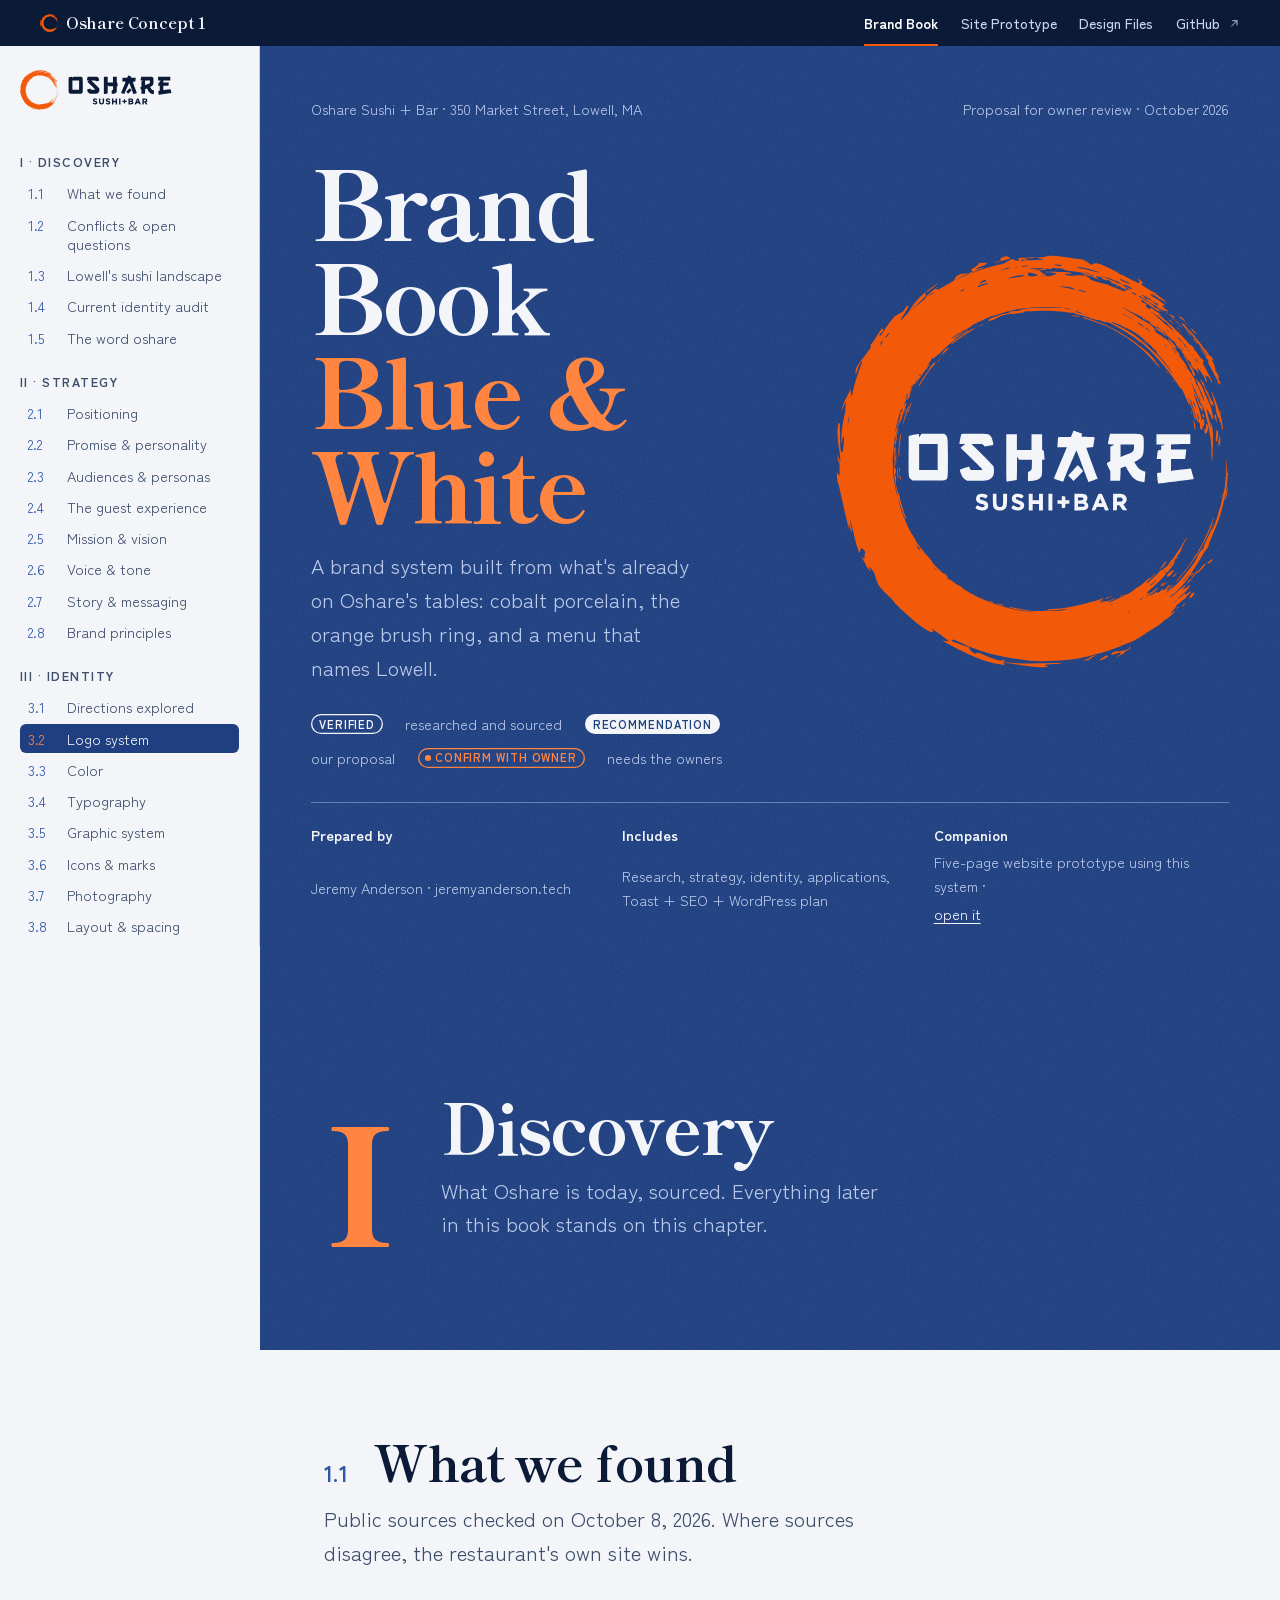
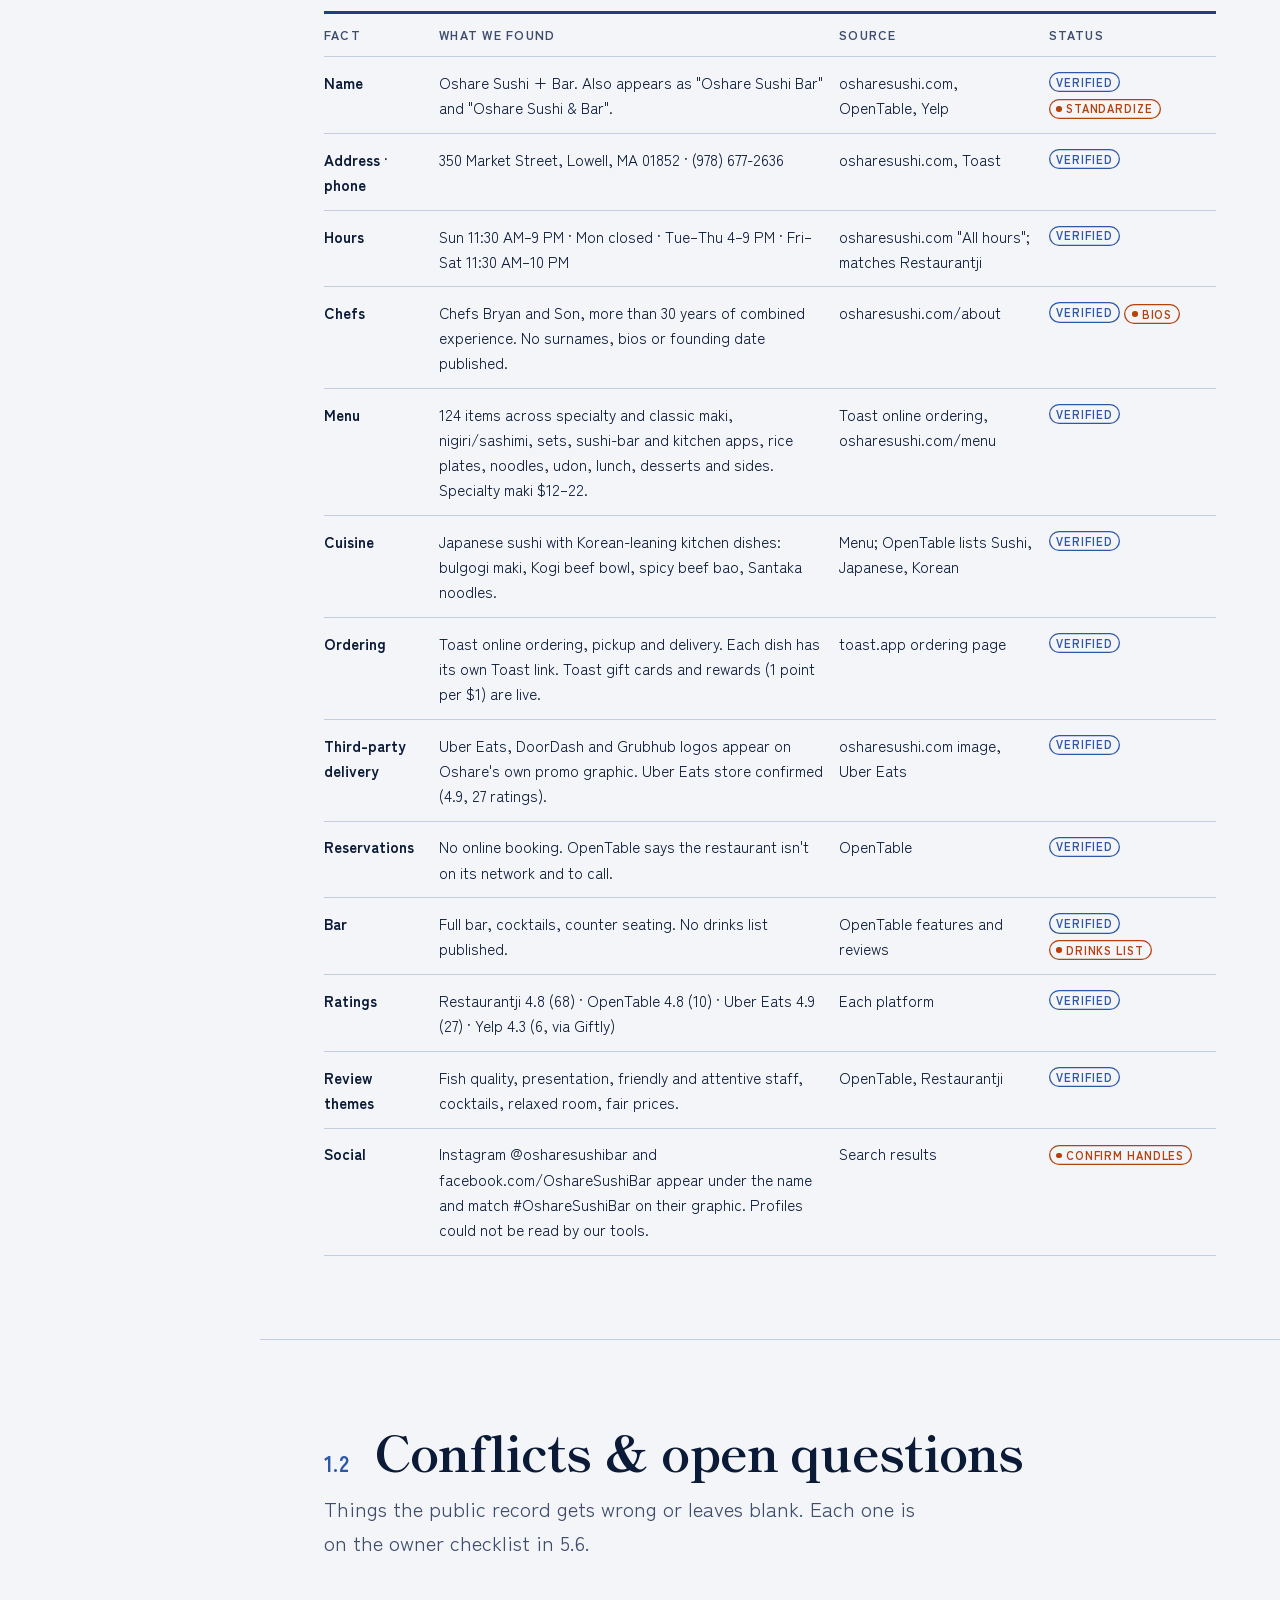
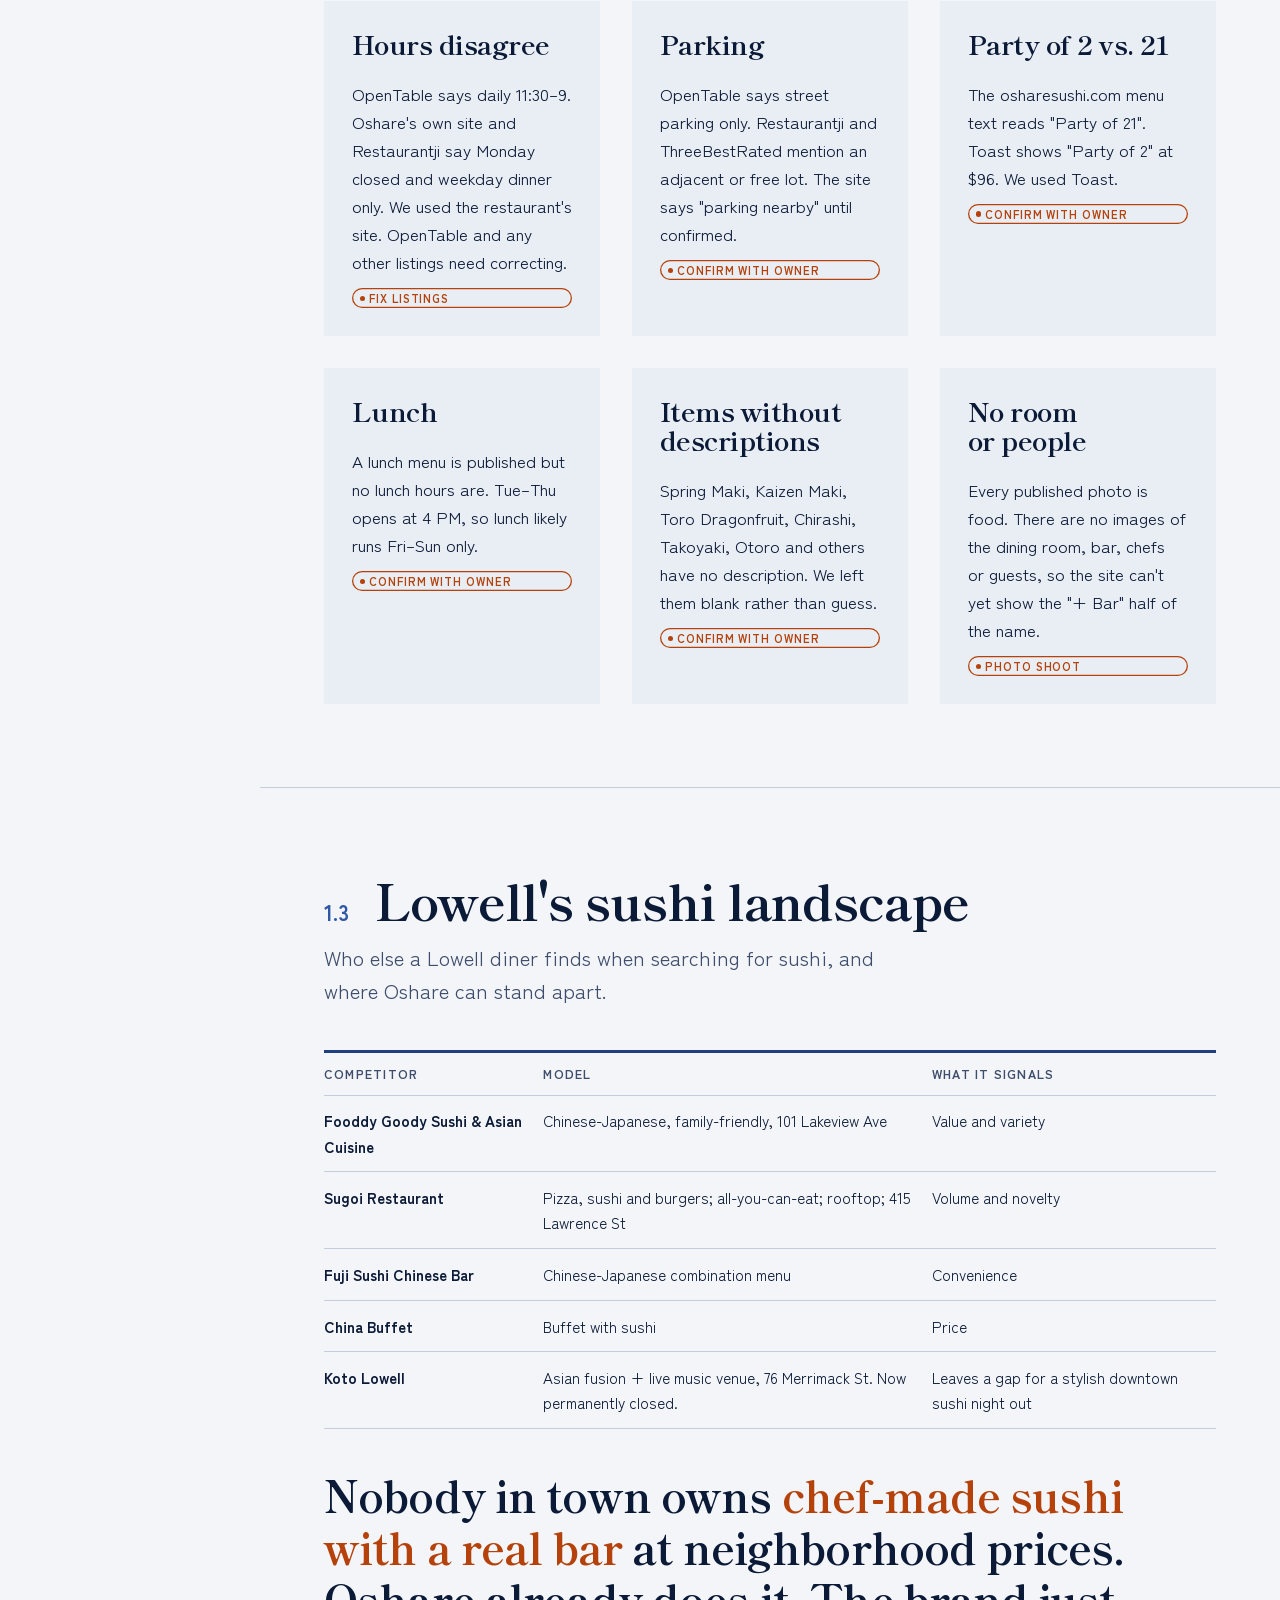
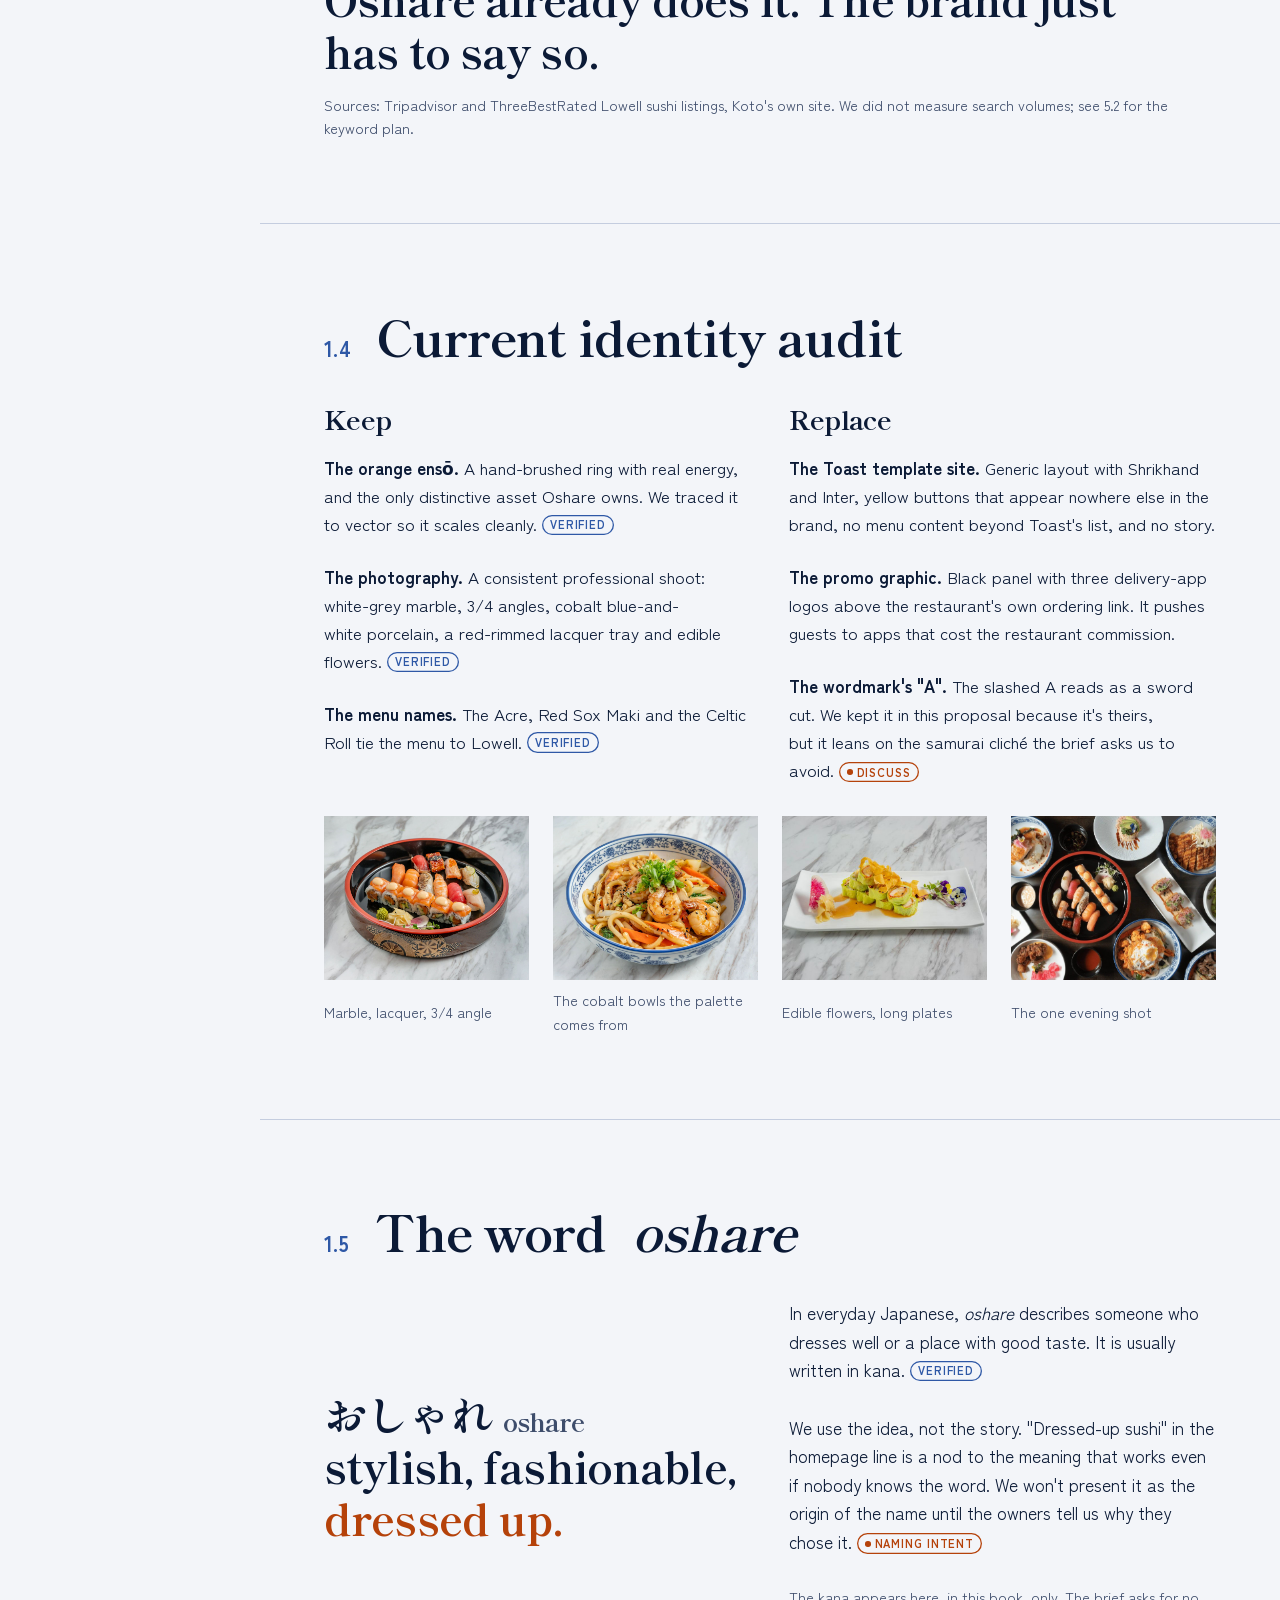
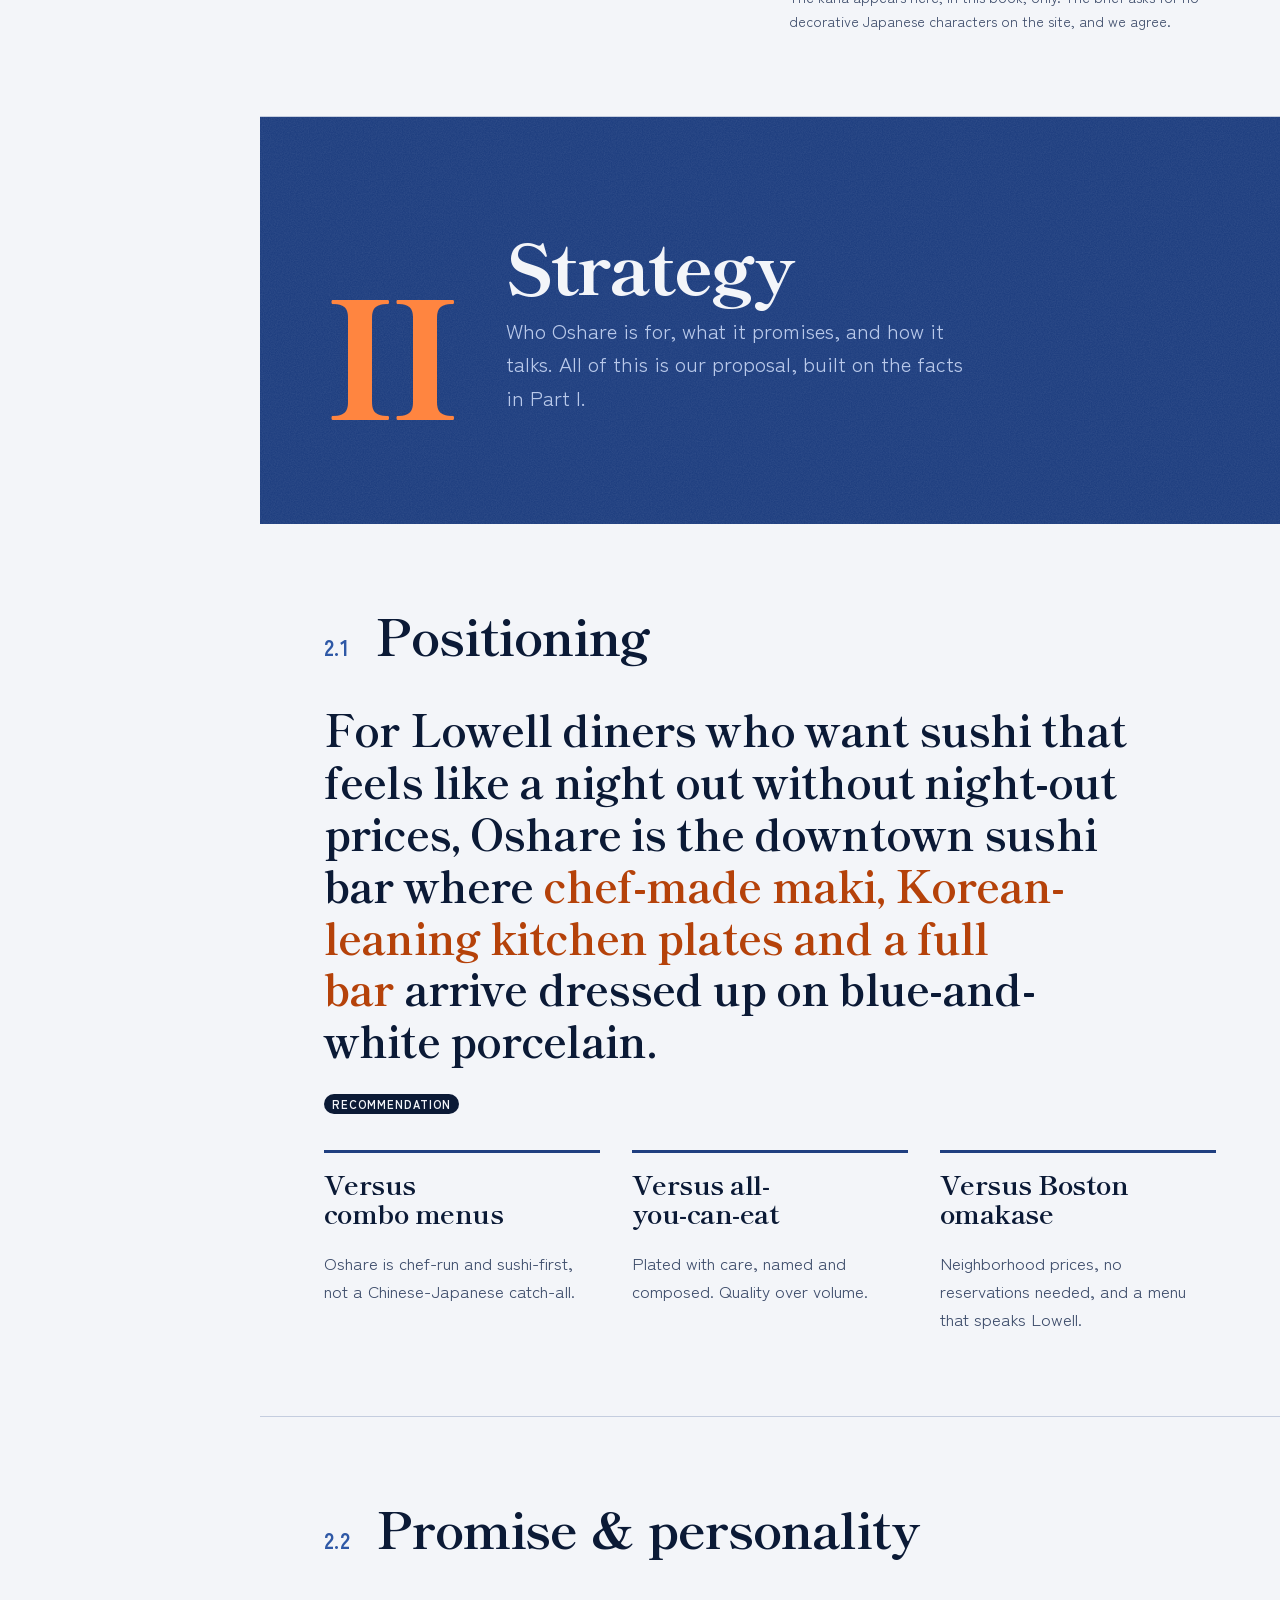
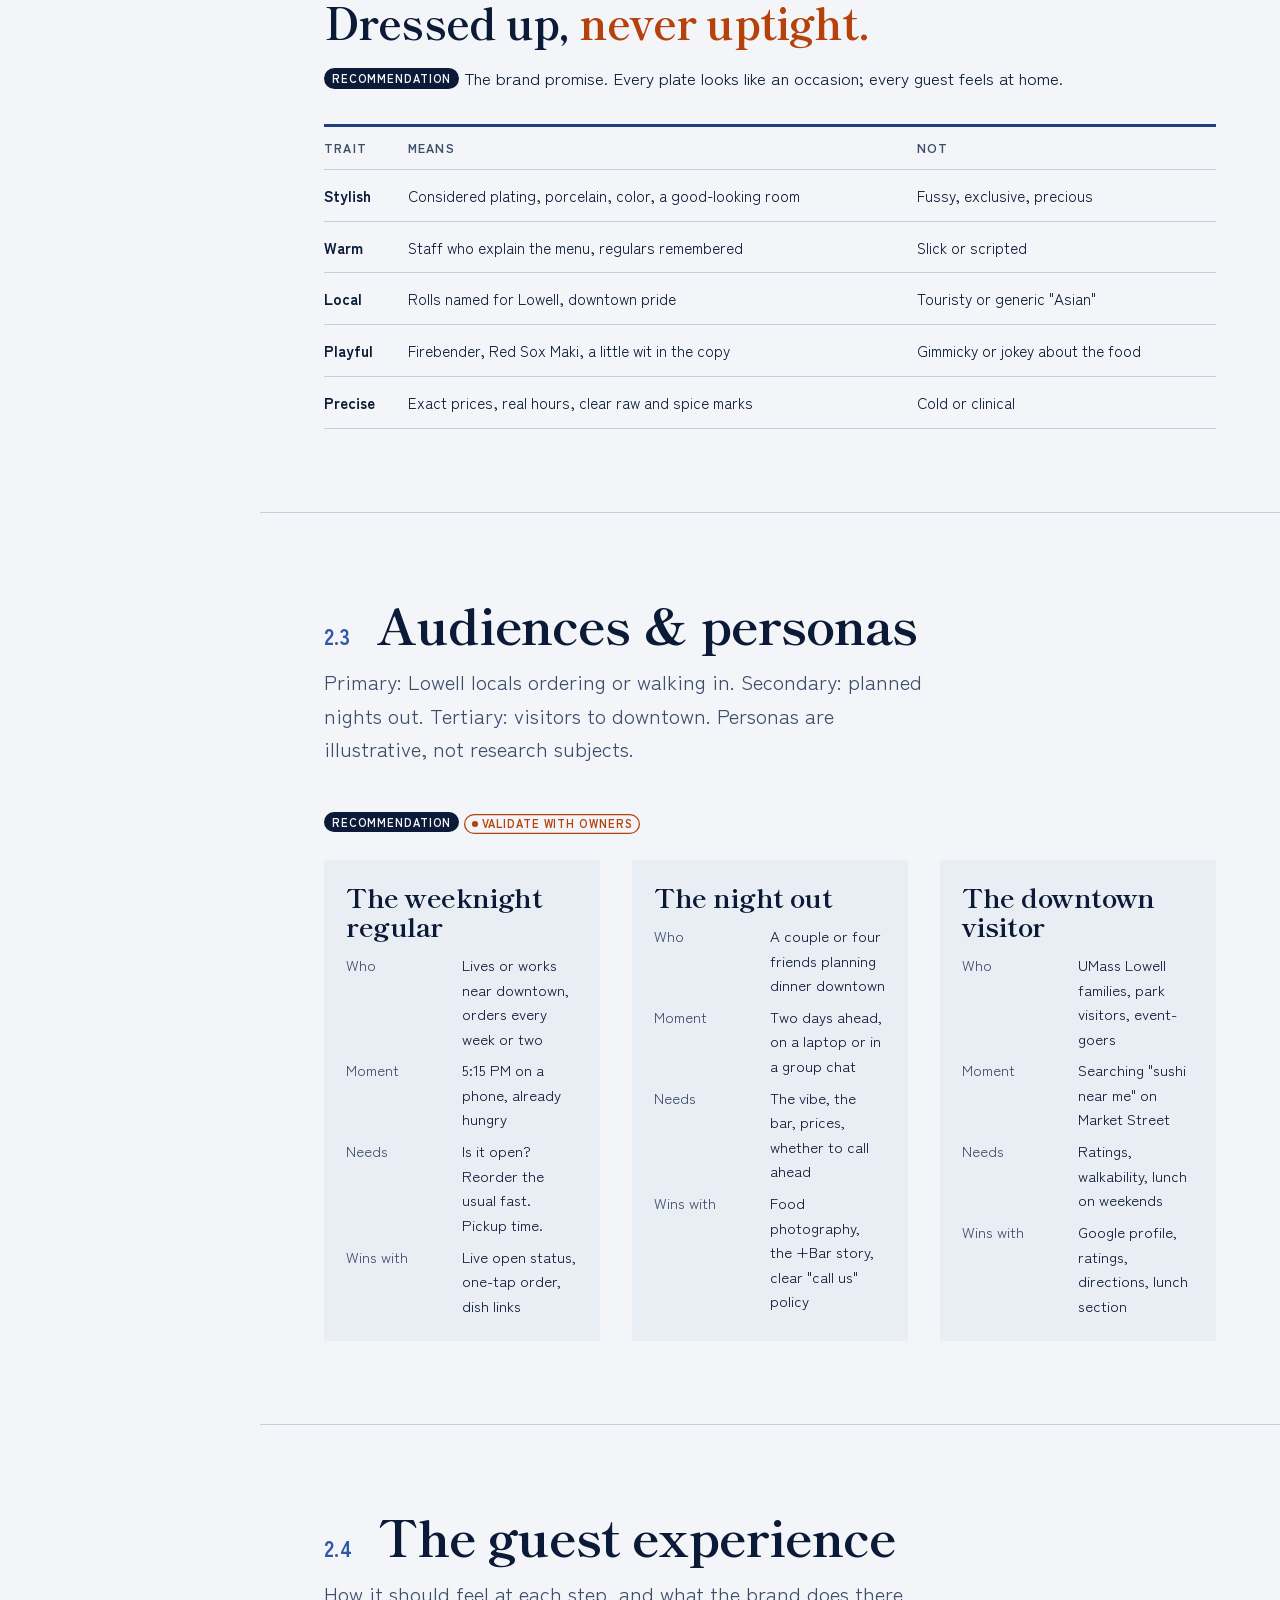
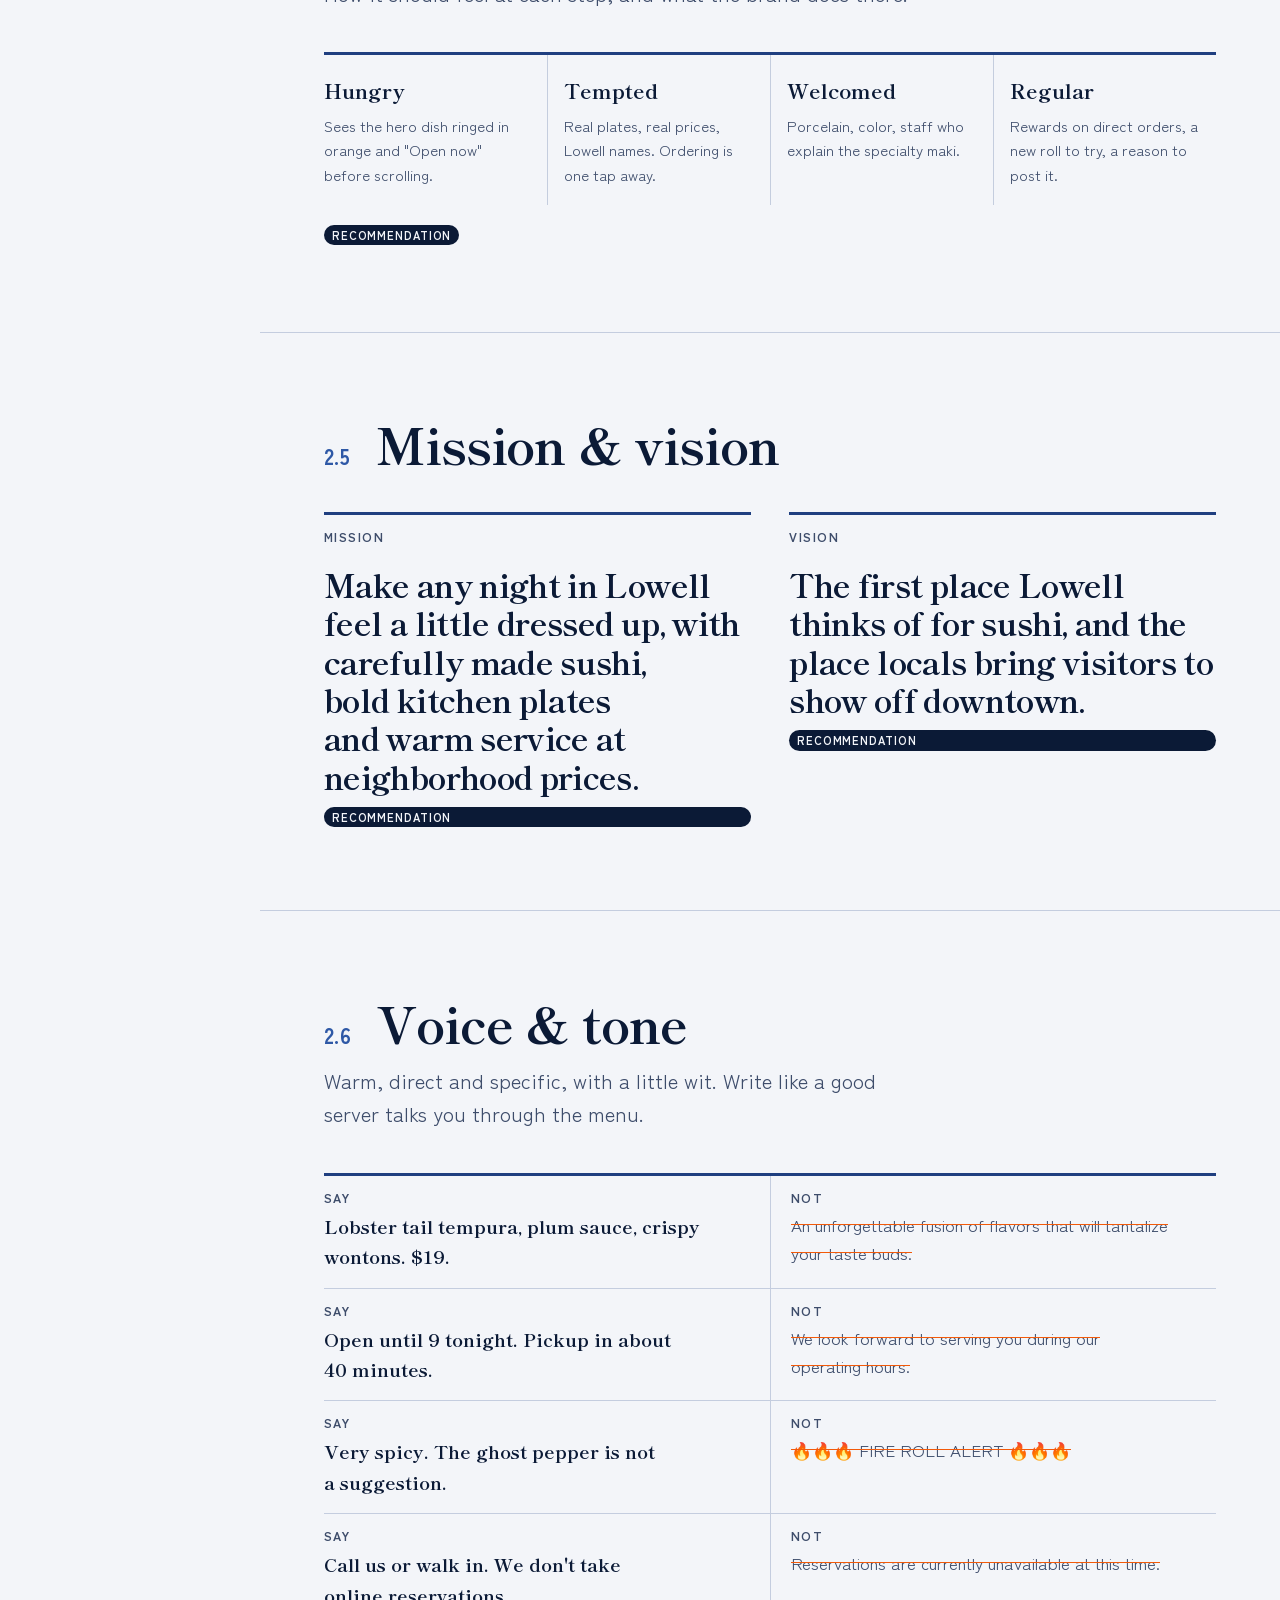
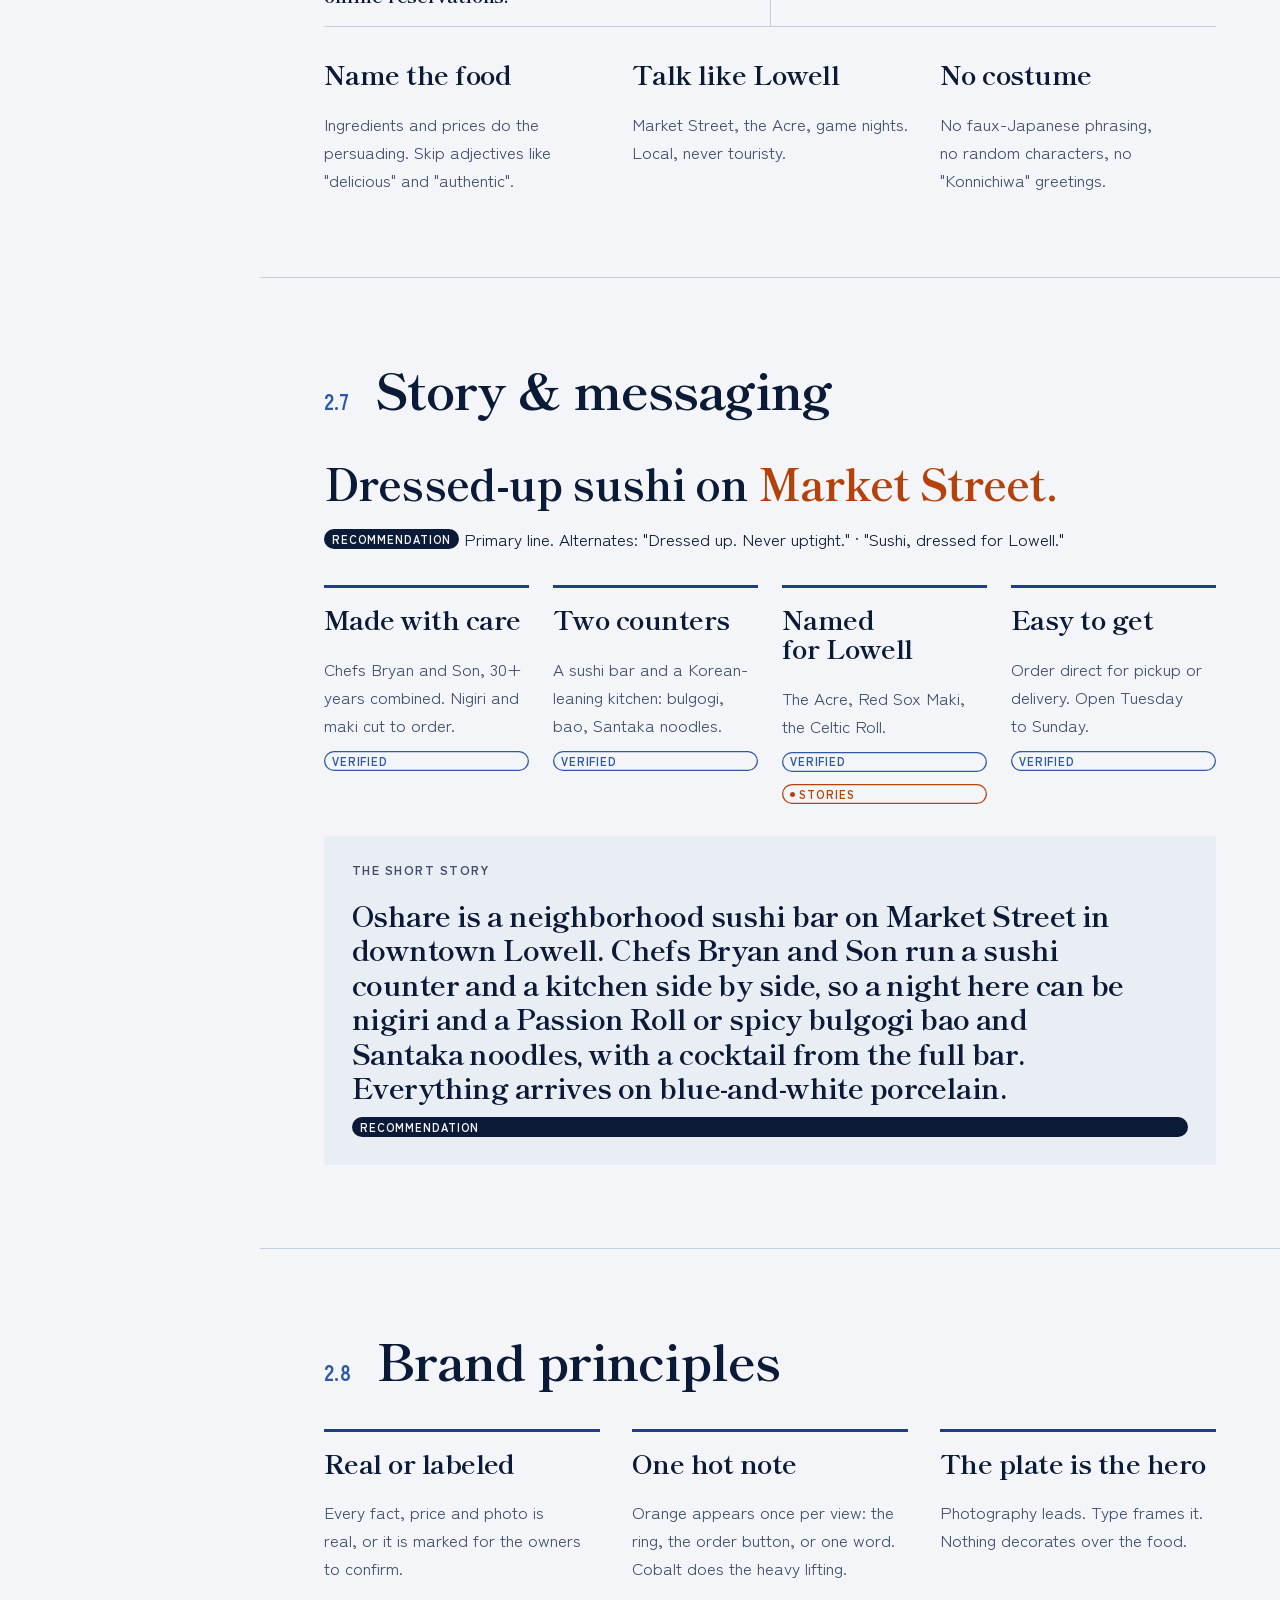
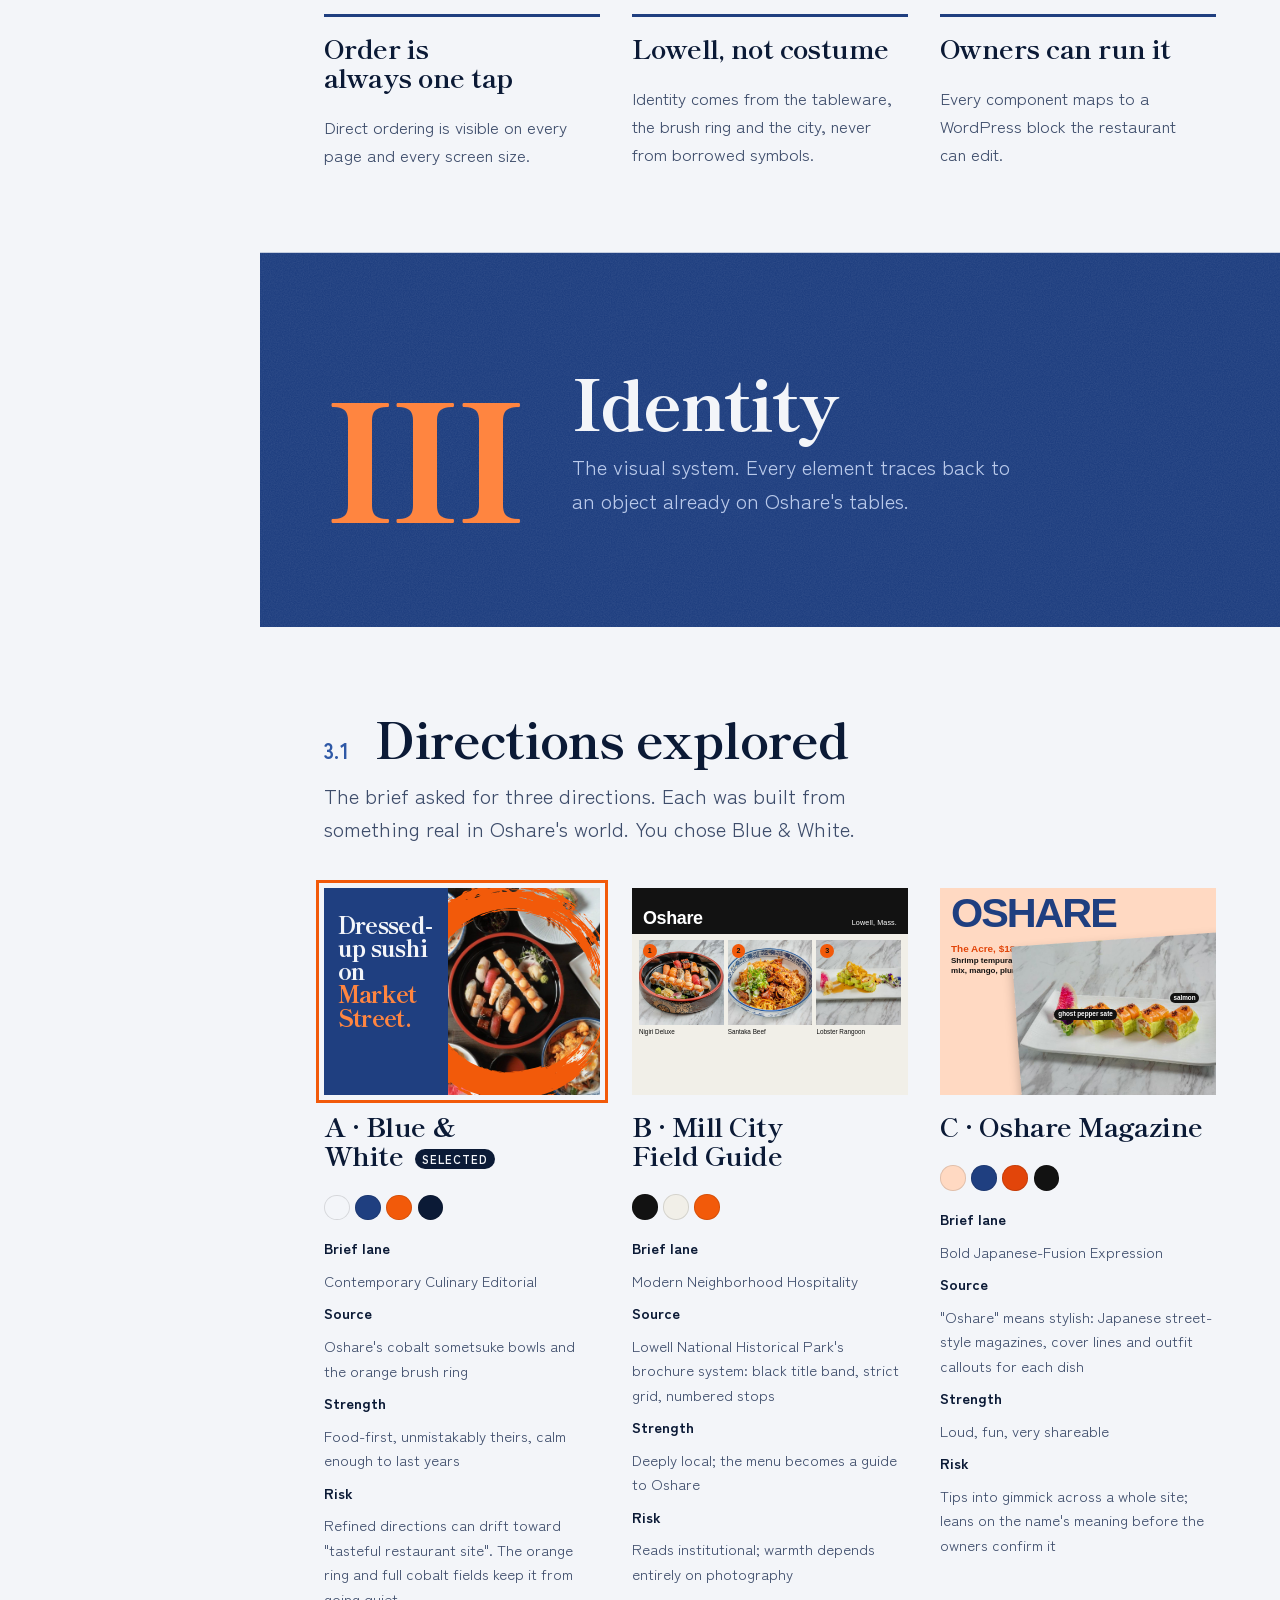
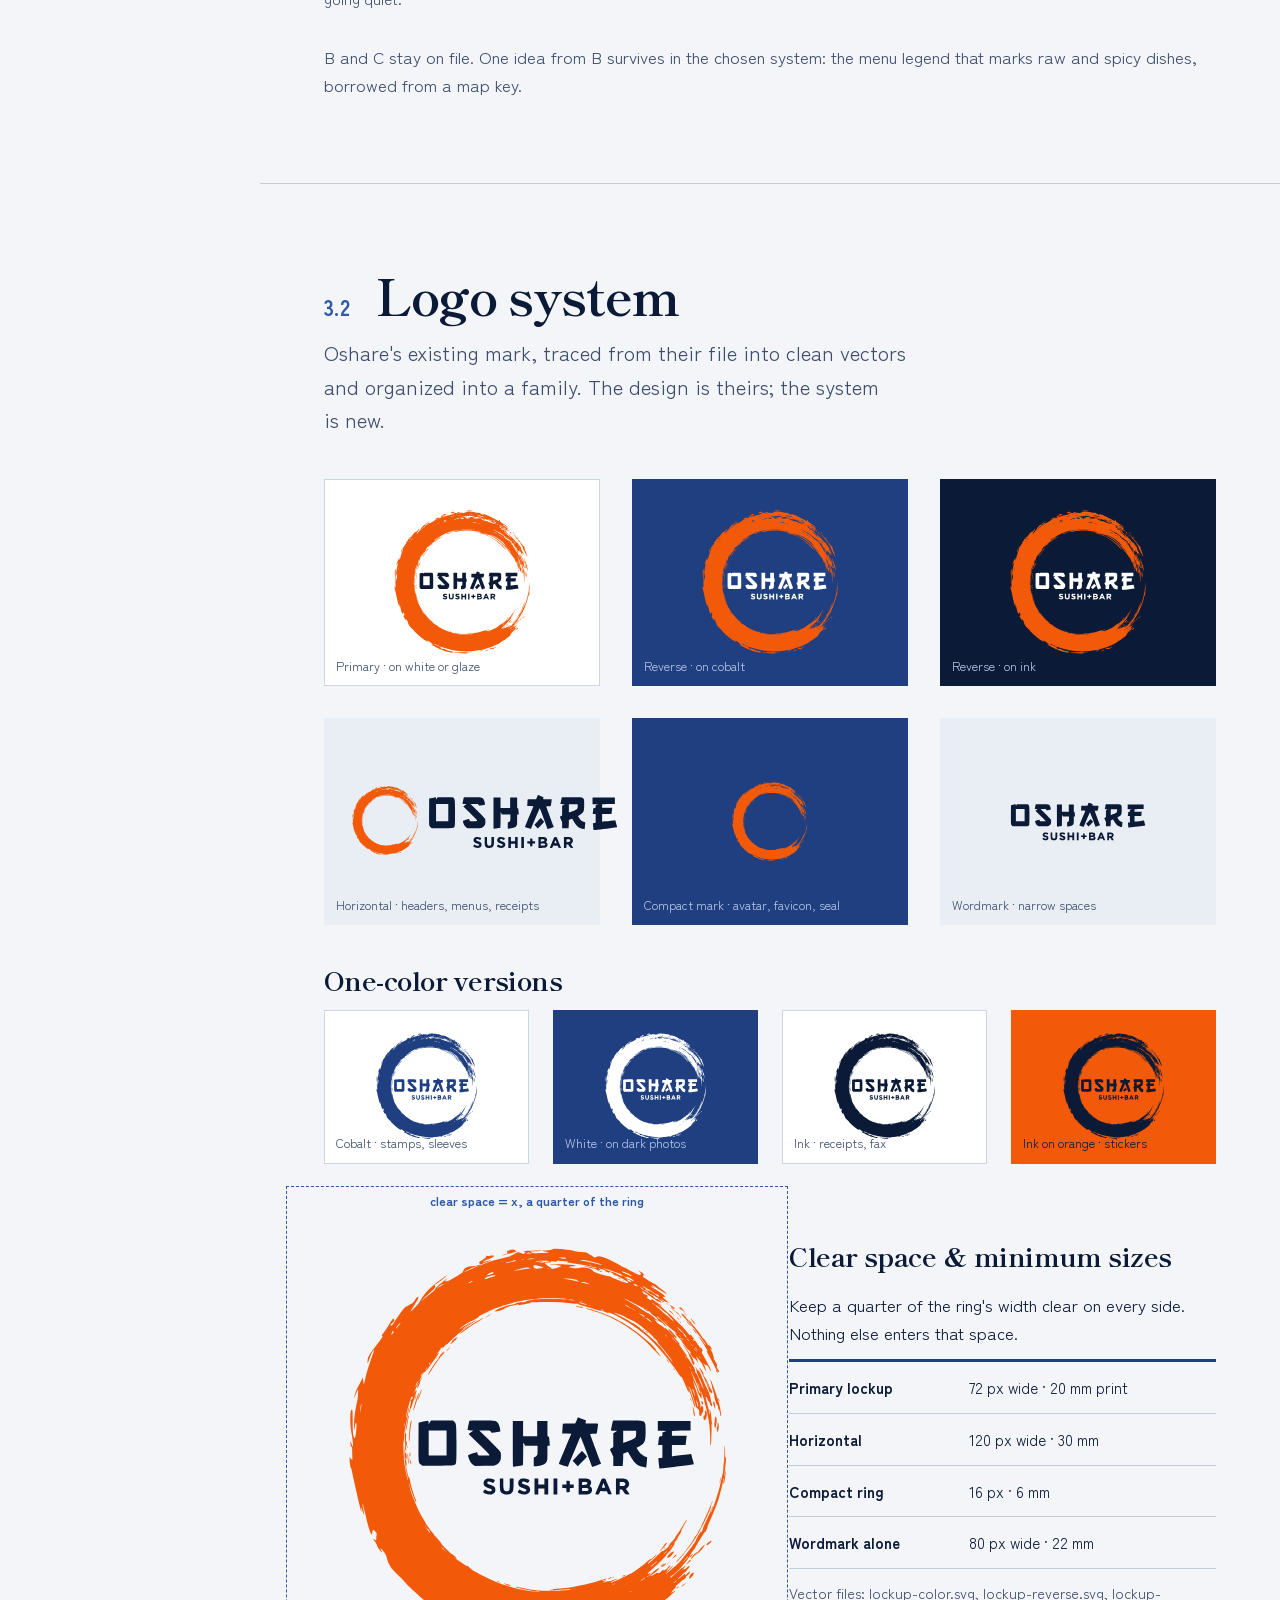
==== brand-book/index.html @ 37fd26bb "Add Oshare Concept 1: brand book, site prototype and design files for GitHub Pages Concept hub at /," ====
<!doctype html>
<html lang="en">
<head>
<meta charset="utf-8">
<meta name="viewport" content="width=device-width, initial-scale=1, viewport-fit=cover">
<title>Oshare Brand Book</title>
<meta name="description" content="Brand book and build plan for Oshare Sushi + Bar, Lowell MA.">
<link rel="preconnect" href="https://fonts.googleapis.com"><link rel="preconnect" href="https://fonts.gstatic.com" crossorigin>
<link rel="stylesheet" href="https://fonts.googleapis.com/css2?family=Shippori+Mincho+B1:wght@500;700;800&family=Zen+Kaku+Gothic+New:wght@400;500;700&display=swap">
<link rel="stylesheet" href="../assets/oshare.css">
<link rel="stylesheet" href="../assets/bb.css">
</head>
<body>
<svg width="0" height="0" style="position:absolute" aria-hidden="true">
<symbol id="i-arrow" viewBox="0 0 24 24"><path d="M7 17 17 7M9 7h8v8"/></symbol>
<symbol id="i-bag" viewBox="0 0 24 24"><path d="M5 8h14l-1.2 12H6.2L5 8Z"/><path d="M9 8V6a3 3 0 0 1 6 0v2"/></symbol>
<symbol id="i-phone" viewBox="0 0 24 24"><path d="M5 4h4l2 5-2.5 1.5a11 11 0 0 0 5 5L15 13l5 2v4a1 1 0 0 1-1 1A16 16 0 0 1 4 5a1 1 0 0 1 1-1Z"/></symbol>
<symbol id="i-pin" viewBox="0 0 24 24"><path d="M12 21s-7-6.2-7-11.5A7 7 0 0 1 19 9.5C19 14.8 12 21 12 21Z"/><circle cx="12" cy="9.5" r="2.5"/></symbol>
<symbol id="i-clock" viewBox="0 0 24 24"><circle cx="12" cy="12" r="8.5"/><path d="M12 7.5V12l3 2"/></symbol>
<symbol id="i-menu" viewBox="0 0 24 24"><path d="M4 7h16M4 12h16M4 17h10"/></symbol>
<symbol id="i-search" viewBox="0 0 24 24"><circle cx="11" cy="11" r="6.5"/><path d="m20 20-4.2-4.2"/></symbol>
<symbol id="i-gift" viewBox="0 0 24 24"><path d="M4 10h16v10H4zM3 7h18v3H3zM12 7v13"/><path d="M12 7c-1.5-3-5-3.5-5-1.5S10 7 12 7Zm0 0c1.5-3 5-3.5 5-1.5S14 7 12 7Z"/></symbol>
<symbol id="i-car" viewBox="0 0 24 24"><path d="M5 16V11l2-5h10l2 5v5M3.5 16h17M7 19v-3m10 3v-3"/><circle cx="8" cy="13" r=".6"/><circle cx="16" cy="13" r=".6"/></symbol>
<symbol id="i-glass" viewBox="0 0 24 24"><path d="M5 4h14l-7 8-7-8ZM12 12v7M8 20h8"/></symbol>
<symbol id="i-chili" viewBox="0 0 24 24"><path fill="currentColor" stroke="none" d="M14.6 7.2c2.6.2 4.6 2.5 4 5.4-.9 4.7-6.6 8.4-12.8 8.4-.9 0-1.1-1.2-.3-1.5 3.9-1.6 6-4.2 6.6-7.4.4-2.6 1.1-4.8 2.5-4.9ZM15.4 6.3c.1-1.7 1.1-3 2.6-3.4.5-.1.8.5.4.8-.9.7-1.4 1.6-1.5 2.8-.5-.2-1-.2-1.5-.2Z"/></symbol>
</svg>
<a class="skip" href="#main">Skip to content</a>
<nav class="concept" aria-label="Oshare concept"><div class="concept__in"><a class="concept__home" href="../"><span class="enso" aria-hidden="true"></span><span>Oshare <span class="t">Concept 1</span></span></a><div class="concept__links"><a href="../brand-book/" aria-current="page">Brand Book</a><a href="../site/">Site Prototype</a><a href="../#design-files">Design Files</a><a class="ext" href="https://github.com/CptNope/Oshare-Concept-1" rel="noopener">GitHub<svg class="ico" viewBox="0 0 24 24" aria-hidden="true"><path d="M7 17 17 7M9 7h8v8"/></svg></a></div></div></nav>
<details class="toc-m"><summary><span class="brand"><span class="enso" style="width:32px"></span><span class="wordmark"></span></span><span>Contents</span></summary><nav class="toc-m__list" aria-label="Contents"><a href="#research"><span class="tnum" style="color:var(--cobalt-2)">1.1</span><span>What we found</span></a><a href="#conflicts"><span class="tnum" style="color:var(--cobalt-2)">1.2</span><span>Conflicts & open questions</span></a><a href="#market"><span class="tnum" style="color:var(--cobalt-2)">1.3</span><span>Lowell's sushi landscape</span></a><a href="#audit"><span class="tnum" style="color:var(--cobalt-2)">1.4</span><span>Current identity audit</span></a><a href="#word"><span class="tnum" style="color:var(--cobalt-2)">1.5</span><span>The word oshare</span></a><a href="#positioning"><span class="tnum" style="color:var(--cobalt-2)">2.1</span><span>Positioning</span></a><a href="#personality"><span class="tnum" style="color:var(--cobalt-2)">2.2</span><span>Promise & personality</span></a><a href="#audiences"><span class="tnum" style="color:var(--cobalt-2)">2.3</span><span>Audiences & personas</span></a><a href="#experience"><span class="tnum" style="color:var(--cobalt-2)">2.4</span><span>The guest experience</span></a><a href="#mission"><span class="tnum" style="color:var(--cobalt-2)">2.5</span><span>Mission & vision</span></a><a href="#voice"><span class="tnum" style="color:var(--cobalt-2)">2.6</span><span>Voice & tone</span></a><a href="#messaging"><span class="tnum" style="color:var(--cobalt-2)">2.7</span><span>Story & messaging</span></a><a href="#principles"><span class="tnum" style="color:var(--cobalt-2)">2.8</span><span>Brand principles</span></a><a href="#directions"><span class="tnum" style="color:var(--cobalt-2)">3.1</span><span>Directions explored</span></a><a href="#logo"><span class="tnum" style="color:var(--cobalt-2)">3.2</span><span>Logo system</span></a><a href="#color"><span class="tnum" style="color:var(--cobalt-2)">3.3</span><span>Color</span></a><a href="#type"><span class="tnum" style="color:var(--cobalt-2)">3.4</span><span>Typography</span></a><a href="#graphics"><span class="tnum" style="color:var(--cobalt-2)">3.5</span><span>Graphic system</span></a><a href="#icons"><span class="tnum" style="color:var(--cobalt-2)">3.6</span><span>Icons & marks</span></a><a href="#photo"><span class="tnum" style="color:var(--cobalt-2)">3.7</span><span>Photography</span></a><a href="#layout"><span class="tnum" style="color:var(--cobalt-2)">3.8</span><span>Layout & spacing</span></a><a href="#components"><span class="tnum" style="color:var(--cobalt-2)">3.9</span><span>UI components</span></a><a href="#motion"><span class="tnum" style="color:var(--cobalt-2)">3.10</span><span>Motion</span></a><a href="#website"><span class="tnum" style="color:var(--cobalt-2)">4.1</span><span>Website</span></a><a href="#social"><span class="tnum" style="color:var(--cobalt-2)">4.2</span><span>Social</span></a><a href="#print"><span class="tnum" style="color:var(--cobalt-2)">4.3</span><span>Printed menu</span></a><a href="#packaging"><span class="tnum" style="color:var(--cobalt-2)">4.4</span><span>Packaging & gift card</span></a><a href="#toast"><span class="tnum" style="color:var(--cobalt-2)">5.1</span><span>Toast integration</span></a><a href="#seo"><span class="tnum" style="color:var(--cobalt-2)">5.2</span><span>SEO & local search</span></a><a href="#wordpress"><span class="tnum" style="color:var(--cobalt-2)">5.3</span><span>WordPress & hosting</span></a><a href="#tokens"><span class="tnum" style="color:var(--cobalt-2)">5.4</span><span>Design tokens</span></a><a href="#assets"><span class="tnum" style="color:var(--cobalt-2)">5.5</span><span>Asset inventory</span></a><a href="#checklist"><span class="tnum" style="color:var(--cobalt-2)">5.6</span><span>Owner approval checklist</span></a><a href="#sources"><span class="tnum" style="color:var(--cobalt-2)">5.7</span><span>Sources</span></a></nav></details>
<div class="bb">
<nav class="toc" aria-label="Contents"><a class="brand" href="#top"><span class="enso" aria-hidden="true"></span><span class="wordmark" role="img" aria-label="Oshare Sushi + Bar"></span></a><ol><li class="part">I · Discovery</li><li><a href="#research"><span>1.1</span><span>What we found</span></a></li><li><a href="#conflicts"><span>1.2</span><span>Conflicts & open questions</span></a></li><li><a href="#market"><span>1.3</span><span>Lowell's sushi landscape</span></a></li><li><a href="#audit"><span>1.4</span><span>Current identity audit</span></a></li><li><a href="#word"><span>1.5</span><span>The word oshare</span></a></li><li class="part">II · Strategy</li><li><a href="#positioning"><span>2.1</span><span>Positioning</span></a></li><li><a href="#personality"><span>2.2</span><span>Promise & personality</span></a></li><li><a href="#audiences"><span>2.3</span><span>Audiences & personas</span></a></li><li><a href="#experience"><span>2.4</span><span>The guest experience</span></a></li><li><a href="#mission"><span>2.5</span><span>Mission & vision</span></a></li><li><a href="#voice"><span>2.6</span><span>Voice & tone</span></a></li><li><a href="#messaging"><span>2.7</span><span>Story & messaging</span></a></li><li><a href="#principles"><span>2.8</span><span>Brand principles</span></a></li><li class="part">III · Identity</li><li><a href="#directions"><span>3.1</span><span>Directions explored</span></a></li><li><a href="#logo"><span>3.2</span><span>Logo system</span></a></li><li><a href="#color"><span>3.3</span><span>Color</span></a></li><li><a href="#type"><span>3.4</span><span>Typography</span></a></li><li><a href="#graphics"><span>3.5</span><span>Graphic system</span></a></li><li><a href="#icons"><span>3.6</span><span>Icons & marks</span></a></li><li><a href="#photo"><span>3.7</span><span>Photography</span></a></li><li><a href="#layout"><span>3.8</span><span>Layout & spacing</span></a></li><li><a href="#components"><span>3.9</span><span>UI components</span></a></li><li><a href="#motion"><span>3.10</span><span>Motion</span></a></li><li class="part">IV · Applications</li><li><a href="#website"><span>4.1</span><span>Website</span></a></li><li><a href="#social"><span>4.2</span><span>Social</span></a></li><li><a href="#print"><span>4.3</span><span>Printed menu</span></a></li><li><a href="#packaging"><span>4.4</span><span>Packaging & gift card</span></a></li><li class="part">V · Build plan</li><li><a href="#toast"><span>5.1</span><span>Toast integration</span></a></li><li><a href="#seo"><span>5.2</span><span>SEO & local search</span></a></li><li><a href="#wordpress"><span>5.3</span><span>WordPress & hosting</span></a></li><li><a href="#tokens"><span>5.4</span><span>Design tokens</span></a></li><li><a href="#assets"><span>5.5</span><span>Asset inventory</span></a></li><li><a href="#checklist"><span>5.6</span><span>Owner approval checklist</span></a></li><li><a href="#sources"><span>5.7</span><span>Sources</span></a></li></ol></nav>
<main class="bbmain" id="main">

<header class="cover field" id="top">
  <div class="cover__top"><span>Oshare Sushi + Bar · 350 Market Street, Lowell, MA</span><span>Proposal for owner review · October 2026</span></div>
  <div class="cover__mid">
    <div>
      <h1>Brand Book <span>Blue &amp; White</span></h1>
      <p class="cover__lede">A brand system built from what's already on Oshare's tables: cobalt porcelain, the orange brush ring, and a menu that names Lowell.</p>
      <div class="legend3" style="margin-top:1.75rem"><span class="tag tag--v">Verified</span><span class="muted">researched and sourced</span><span class="tag tag--r">Recommendation</span><span class="muted">our proposal</span><span class="tag tag--c">Confirm with owner</span><span class="muted">needs the owners</span></div>
    </div>
    <div class="cover__lockup"><span class="enso paint"></span><span class="wordmark"></span></div>
  </div>
  <div class="cover__base"><div><b>Prepared by</b>Jeremy Anderson · jeremyanderson.tech</div><div><b>Includes</b>Research, strategy, identity, applications, Toast + SEO + WordPress plan</div><div><b>Companion</b>Five-page website prototype using this system · <a href="../site/" style="color:var(--on-cobalt)">open it</a></div></div>
</header>

<section class="part-open field" aria-label="Part I: Discovery"><span class="part-open__n" aria-hidden="true">I</span><div><h2>Discovery</h2><p>What Oshare is today, sourced. Everything later in this book stands on this chapter.</p></div></section>

<section class="ch" id="research"><div class="ch__head"><h2><span class="n">1.1</span>What we found</h2><p>Public sources checked on October 8, 2026. Where sources disagree, the restaurant's own site wins.</p></div>
  <div class="tbl-wrap"><table class="tbl"><thead><tr><th scope="col">Fact</th><th scope="col">What we found</th><th scope="col">Source</th><th scope="col">Status</th></tr></thead><tbody>
    <tr><td>Name</td><td>Oshare Sushi + Bar. Also appears as "Oshare Sushi Bar" and "Oshare Sushi &amp; Bar".</td><td>osharesushi.com, OpenTable, Yelp</td><td><span class="tag tag--v">Verified</span> <span class="tag tag--c">Standardize</span></td></tr>
    <tr><td>Address · phone</td><td>350 Market Street, Lowell, MA 01852 · (978) 677-2636</td><td>osharesushi.com, Toast</td><td><span class="tag tag--v">Verified</span></td></tr>
    <tr><td>Hours</td><td>Sun 11:30 AM–9 PM · Mon closed · Tue–Thu 4–9 PM · Fri–Sat 11:30 AM–10 PM</td><td>osharesushi.com "All hours"; matches Restaurantji</td><td><span class="tag tag--v">Verified</span></td></tr>
    <tr><td>Chefs</td><td>Chefs Bryan and Son, more than 30 years of combined experience. No surnames, bios or founding date published.</td><td>osharesushi.com/about</td><td><span class="tag tag--v">Verified</span> <span class="tag tag--c">Bios</span></td></tr>
    <tr><td>Menu</td><td>124 items across specialty and classic maki, nigiri/sashimi, sets, sushi-bar and kitchen apps, rice plates, noodles, udon, lunch, desserts and sides. Specialty maki $12–22.</td><td>Toast online ordering, osharesushi.com/menu</td><td><span class="tag tag--v">Verified</span></td></tr>
    <tr><td>Cuisine</td><td>Japanese sushi with Korean-leaning kitchen dishes: bulgogi maki, Kogi beef bowl, spicy beef bao, Santaka noodles.</td><td>Menu; OpenTable lists Sushi, Japanese, Korean</td><td><span class="tag tag--v">Verified</span></td></tr>
    <tr><td>Ordering</td><td>Toast online ordering, pickup and delivery. Each dish has its own Toast link. Toast gift cards and rewards (1 point per $1) are live.</td><td>toast.app ordering page</td><td><span class="tag tag--v">Verified</span></td></tr>
    <tr><td>Third-party delivery</td><td>Uber Eats, DoorDash and Grubhub logos appear on Oshare's own promo graphic. Uber Eats store confirmed (4.9, 27 ratings).</td><td>osharesushi.com image, Uber Eats</td><td><span class="tag tag--v">Verified</span></td></tr>
    <tr><td>Reservations</td><td>No online booking. OpenTable says the restaurant isn't on its network and to call.</td><td>OpenTable</td><td><span class="tag tag--v">Verified</span></td></tr>
    <tr><td>Bar</td><td>Full bar, cocktails, counter seating. No drinks list published.</td><td>OpenTable features and reviews</td><td><span class="tag tag--v">Verified</span> <span class="tag tag--c">Drinks list</span></td></tr>
    <tr><td>Ratings</td><td>Restaurantji 4.8 (68) · OpenTable 4.8 (10) · Uber Eats 4.9 (27) · Yelp 4.3 (6, via Giftly)</td><td>Each platform</td><td><span class="tag tag--v">Verified</span></td></tr>
    <tr><td>Review themes</td><td>Fish quality, presentation, friendly and attentive staff, cocktails, relaxed room, fair prices.</td><td>OpenTable, Restaurantji</td><td><span class="tag tag--v">Verified</span></td></tr>
    <tr><td>Social</td><td>Instagram @osharesushibar and facebook.com/OshareSushiBar appear under the name and match #OshareSushiBar on their graphic. Profiles could not be read by our tools.</td><td>Search results</td><td><span class="tag tag--c">Confirm handles</span></td></tr>
  </tbody></table></div>
</section>

<section class="ch" id="conflicts"><div class="ch__head"><h2><span class="n">1.2</span>Conflicts &amp; open questions</h2><p>Things the public record gets wrong or leaves blank. Each one is on the owner checklist in 5.6.</p></div>
  <div class="g3">
    <div class="panel"><h3>Hours disagree</h3><p>OpenTable says daily 11:30–9. Oshare's own site and Restaurantji say Monday closed and weekday dinner only. We used the restaurant's site. OpenTable and any other listings need correcting.</p><span class="tag tag--c">Fix listings</span></div>
    <div class="panel"><h3>Parking</h3><p>OpenTable says street parking only. Restaurantji and ThreeBestRated mention an adjacent or free lot. The site says "parking nearby" until confirmed.</p><span class="tag tag--c">Confirm with owner</span></div>
    <div class="panel"><h3>Party of 2 vs. 21</h3><p>The osharesushi.com menu text reads "Party of 21". Toast shows "Party of 2" at $96. We used Toast.</p><span class="tag tag--c">Confirm with owner</span></div>
    <div class="panel"><h3>Lunch</h3><p>A lunch menu is published but no lunch hours are. Tue–Thu opens at 4 PM, so lunch likely runs Fri–Sun only.</p><span class="tag tag--c">Confirm with owner</span></div>
    <div class="panel"><h3>Items without descriptions</h3><p>Spring Maki, Kaizen Maki, Toro Dragonfruit, Chirashi, Takoyaki, Otoro and others have no description. We left them blank rather than guess.</p><span class="tag tag--c">Confirm with owner</span></div>
    <div class="panel"><h3>No room or people</h3><p>Every published photo is food. There are no images of the dining room, bar, chefs or guests, so the site can't yet show the "+ Bar" half of the name.</p><span class="tag tag--c">Photo shoot</span></div>
  </div>
</section>

<section class="ch" id="market"><div class="ch__head"><h2><span class="n">1.3</span>Lowell's sushi landscape</h2><p>Who else a Lowell diner finds when searching for sushi, and where Oshare can stand apart.</p></div>
  <div class="tbl-wrap"><table class="tbl"><thead><tr><th scope="col">Competitor</th><th scope="col">Model</th><th scope="col">What it signals</th></tr></thead><tbody>
    <tr><td>Fooddy Goody Sushi &amp; Asian Cuisine</td><td>Chinese-Japanese, family-friendly, 101 Lakeview Ave</td><td>Value and variety</td></tr>
    <tr><td>Sugoi Restaurant</td><td>Pizza, sushi and burgers; all-you-can-eat; rooftop; 415 Lawrence St</td><td>Volume and novelty</td></tr>
    <tr><td>Fuji Sushi Chinese Bar</td><td>Chinese-Japanese combination menu</td><td>Convenience</td></tr>
    <tr><td>China Buffet</td><td>Buffet with sushi</td><td>Price</td></tr>
    <tr><td>Koto Lowell</td><td>Asian fusion + live music venue, 76 Merrimack St. Now permanently closed.</td><td>Leaves a gap for a stylish downtown sushi night out</td></tr>
  </tbody></table></div>
  <p class="big-statement" style="margin-top:2.5rem">Nobody in town owns <em>chef-made sushi with a real bar</em> at neighborhood prices. Oshare already does it. The brand just has to say so.</p>
  <p class="muted" style="margin-top:1rem;font-size:var(--fs-sm)">Sources: Tripadvisor and ThreeBestRated Lowell sushi listings, Koto's own site. We did not measure search volumes; see 5.2 for the keyword plan.</p>
</section>

<section class="ch" id="audit"><div class="ch__head"><h2><span class="n">1.4</span>Current identity audit</h2></div>
  <div class="g2">
    <div class="stack"><h3>Keep</h3>
      <p><b>The orange ensō.</b> A hand-brushed ring with real energy, and the only distinctive asset Oshare owns. We traced it to vector so it scales cleanly. <span class="tag tag--v">Verified</span></p>
      <p><b>The photography.</b> A consistent professional shoot: white-grey marble, 3/4 angles, cobalt blue-and-white porcelain, a red-rimmed lacquer tray and edible flowers. <span class="tag tag--v">Verified</span></p>
      <p><b>The menu names.</b> The Acre, Red Sox Maki and the Celtic Roll tie the menu to Lowell. <span class="tag tag--v">Verified</span></p></div>
    <div class="stack"><h3>Replace</h3>
      <p><b>The Toast template site.</b> Generic layout with Shrikhand and Inter, yellow buttons that appear nowhere else in the brand, no menu content beyond Toast's list, and no story.</p>
      <p><b>The promo graphic.</b> Black panel with three delivery-app logos above the restaurant's own ordering link. It pushes guests to apps that cost the restaurant commission.</p>
      <p><b>The wordmark's "A".</b> The slashed A reads as a sword cut. We kept it in this proposal because it's theirs, but it leans on the samurai cliché the brief asks us to avoid. <span class="tag tag--c">Discuss</span></p></div>
  </div>
  <div class="g4" style="margin-top:2rem">
    <figure class="ph"><img src="../img/tray.jpg" alt="Nigiri Deluxe in lacquer tray on marble" loading="lazy"><figcaption>Marble, lacquer, 3/4 angle</figcaption></figure>
    <figure class="ph"><img src="../img/udon.jpg" alt="Noodles in a cobalt porcelain bowl" loading="lazy"><figcaption>The cobalt bowls the palette comes from</figcaption></figure>
    <figure class="ph"><img src="../img/lobster.jpg" alt="Lobster Rangoon Maki" loading="lazy"><figcaption>Edible flowers, long plates</figcaption></figure>
    <figure class="ph"><img src="../img/night.jpg" alt="Overhead table on dark wood" loading="lazy"><figcaption>The one evening shot</figcaption></figure>
  </div>
</section>

<section class="ch" id="word"><div class="ch__head"><h2><span class="n">1.5</span>The word <i>oshare</i></h2></div>
  <div class="g2" style="align-items:center">
    <p class="big-statement">おしゃれ <span style="font-size:.6em;color:var(--ink-2)">oshare</span><br>stylish, fashionable, <em>dressed up.</em></p>
    <div class="prose"><p>In everyday Japanese, <i>oshare</i> describes someone who dresses well or a place with good taste. It is usually written in kana. <span class="tag tag--v">Verified</span></p><p>We use the idea, not the story. "Dressed-up sushi" in the homepage line is a nod to the meaning that works even if nobody knows the word. We won't present it as the origin of the name until the owners tell us why they chose it. <span class="tag tag--c">Naming intent</span></p><p class="muted" style="font-size:var(--fs-sm)">The kana appears here, in this book, only. The brief asks for no decorative Japanese characters on the site, and we agree.</p></div>
  </div>
</section>

<section class="part-open field" aria-label="Part II: Strategy"><span class="part-open__n" aria-hidden="true">II</span><div><h2>Strategy</h2><p>Who Oshare is for, what it promises, and how it talks. All of this is our proposal, built on the facts in Part I.</p></div></section>

<section class="ch" id="positioning"><div class="ch__head"><h2><span class="n">2.1</span>Positioning</h2></div>
  <p class="big-statement">For Lowell diners who want sushi that feels like a night out without night-out prices, Oshare is the downtown sushi bar where <em>chef-made maki, Korean-leaning kitchen plates and a full bar</em> arrive dressed up on blue-and-white porcelain.</p>
  <p style="margin-top:1.5rem"><span class="tag tag--r">Recommendation</span></p>
  <div class="g3" style="margin-top:2rem">
    <div class="rule-top stack"><h3>Versus combo menus</h3><p class="muted">Oshare is chef-run and sushi-first, not a Chinese-Japanese catch-all.</p></div>
    <div class="rule-top stack"><h3>Versus all-you-can-eat</h3><p class="muted">Plated with care, named and composed. Quality over volume.</p></div>
    <div class="rule-top stack"><h3>Versus Boston omakase</h3><p class="muted">Neighborhood prices, no reservations needed, and a menu that speaks Lowell.</p></div>
  </div>
</section>

<section class="ch" id="personality"><div class="ch__head"><h2><span class="n">2.2</span>Promise &amp; personality</h2></div>
  <p class="big-statement">Dressed up, <em>never uptight.</em></p><p style="margin-top:1rem"><span class="tag tag--r">Recommendation</span> The brand promise. Every plate looks like an occasion; every guest feels at home.</p>
  <div class="tbl-wrap" style="margin-top:2rem"><table class="tbl"><thead><tr><th scope="col">Trait</th><th scope="col">Means</th><th scope="col">Not</th></tr></thead><tbody>
    <tr><td>Stylish</td><td>Considered plating, porcelain, color, a good-looking room</td><td>Fussy, exclusive, precious</td></tr>
    <tr><td>Warm</td><td>Staff who explain the menu, regulars remembered</td><td>Slick or scripted</td></tr>
    <tr><td>Local</td><td>Rolls named for Lowell, downtown pride</td><td>Touristy or generic "Asian"</td></tr>
    <tr><td>Playful</td><td>Firebender, Red Sox Maki, a little wit in the copy</td><td>Gimmicky or jokey about the food</td></tr>
    <tr><td>Precise</td><td>Exact prices, real hours, clear raw and spice marks</td><td>Cold or clinical</td></tr>
  </tbody></table></div>
</section>

<section class="ch" id="audiences"><div class="ch__head"><h2><span class="n">2.3</span>Audiences &amp; personas</h2><p>Primary: Lowell locals ordering or walking in. Secondary: planned nights out. Tertiary: visitors to downtown. Personas are illustrative, not research subjects.</p></div>
  <p style="margin-bottom:1.5rem"><span class="tag tag--r">Recommendation</span> <span class="tag tag--c">Validate with owners</span></p>
  <div class="g3">
    <div class="persona"><h3>The weeknight regular</h3><dl><dt>Who</dt><dd>Lives or works near downtown, orders every week or two</dd><dt>Moment</dt><dd>5:15 PM on a phone, already hungry</dd><dt>Needs</dt><dd>Is it open? Reorder the usual fast. Pickup time.</dd><dt>Wins with</dt><dd>Live open status, one-tap order, dish links</dd></dl></div>
    <div class="persona"><h3>The night out</h3><dl><dt>Who</dt><dd>A couple or four friends planning dinner downtown</dd><dt>Moment</dt><dd>Two days ahead, on a laptop or in a group chat</dd><dt>Needs</dt><dd>The vibe, the bar, prices, whether to call ahead</dd><dt>Wins with</dt><dd>Food photography, the +Bar story, clear "call us" policy</dd></dl></div>
    <div class="persona"><h3>The downtown visitor</h3><dl><dt>Who</dt><dd>UMass Lowell families, park visitors, event-goers</dd><dt>Moment</dt><dd>Searching "sushi near me" on Market Street</dd><dt>Needs</dt><dd>Ratings, walkability, lunch on weekends</dd><dt>Wins with</dt><dd>Google profile, ratings, directions, lunch section</dd></dl></div>
  </div>
</section>

<section class="ch" id="experience"><div class="ch__head"><h2><span class="n">2.4</span>The guest experience</h2><p>How it should feel at each step, and what the brand does there.</p></div>
  <div class="journey">
    <div><b>Hungry</b><span>Sees the hero dish ringed in orange and "Open now" before scrolling.</span></div>
    <div><b>Tempted</b><span>Real plates, real prices, Lowell names. Ordering is one tap away.</span></div>
    <div><b>Welcomed</b><span>Porcelain, color, staff who explain the specialty maki.</span></div>
    <div><b>Regular</b><span>Rewards on direct orders, a new roll to try, a reason to post it.</span></div>
  </div>
  <p style="margin-top:1rem"><span class="tag tag--r">Recommendation</span></p>
</section>

<section class="ch" id="mission"><div class="ch__head"><h2><span class="n">2.5</span>Mission &amp; vision</h2></div>
  <div class="g2">
    <div class="rule-top stack"><h4>Mission</h4><p class="big-statement" style="font-size:clamp(1.4rem,1rem + 1.4vw,2rem)">Make any night in Lowell feel a little dressed up, with carefully made sushi, bold kitchen plates and warm service at neighborhood prices.</p><span class="tag tag--r">Recommendation</span></div>
    <div class="rule-top stack"><h4>Vision</h4><p class="big-statement" style="font-size:clamp(1.4rem,1rem + 1.4vw,2rem)">The first place Lowell thinks of for sushi, and the place locals bring visitors to show off downtown.</p><span class="tag tag--r">Recommendation</span></div>
  </div>
</section>

<section class="ch" id="voice"><div class="ch__head"><h2><span class="n">2.6</span>Voice &amp; tone</h2><p>Warm, direct and specific, with a little wit. Write like a good server talks you through the menu.</p></div>
  <div class="voice">
    <div><h4>Say</h4><p class="say">Lobster tail tempura, plum sauce, crispy wontons. $19.</p></div><div><h4>Not</h4><p class="nosay">An unforgettable fusion of flavors that will tantalize your taste buds.</p></div>
    <div><h4>Say</h4><p class="say">Open until 9 tonight. Pickup in about 40 minutes.</p></div><div><h4>Not</h4><p class="nosay">We look forward to serving you during our operating hours.</p></div>
    <div><h4>Say</h4><p class="say">Very spicy. The ghost pepper is not a suggestion.</p></div><div><h4>Not</h4><p class="nosay">🔥🔥🔥 FIRE ROLL ALERT 🔥🔥🔥</p></div>
    <div><h4>Say</h4><p class="say">Call us or walk in. We don't take online reservations.</p></div><div><h4>Not</h4><p class="nosay">Reservations are currently unavailable at this time.</p></div>
  </div>
  <div class="g3" style="margin-top:2rem">
    <div class="stack"><h3>Name the food</h3><p class="muted">Ingredients and prices do the persuading. Skip adjectives like "delicious" and "authentic".</p></div>
    <div class="stack"><h3>Talk like Lowell</h3><p class="muted">Market Street, the Acre, game nights. Local, never touristy.</p></div>
    <div class="stack"><h3>No costume</h3><p class="muted">No faux-Japanese phrasing, no random characters, no "Konnichiwa" greetings.</p></div>
  </div>
</section>

<section class="ch" id="messaging"><div class="ch__head"><h2><span class="n">2.7</span>Story &amp; messaging</h2></div>
  <p class="big-statement">Dressed-up sushi on <em>Market Street.</em></p>
  <p style="margin:1rem 0 2rem"><span class="tag tag--r">Recommendation</span> Primary line. Alternates: "Dressed up. Never uptight." · "Sushi, dressed for Lowell."</p>
  <div class="g4">
    <div class="rule-top stack"><h3>Made with care</h3><p class="muted">Chefs Bryan and Son, 30+ years combined. Nigiri and maki cut to order.</p><span class="tag tag--v">Verified</span></div>
    <div class="rule-top stack"><h3>Two counters</h3><p class="muted">A sushi bar and a Korean-leaning kitchen: bulgogi, bao, Santaka noodles.</p><span class="tag tag--v">Verified</span></div>
    <div class="rule-top stack"><h3>Named for Lowell</h3><p class="muted">The Acre, Red Sox Maki, the Celtic Roll.</p><span class="tag tag--v">Verified</span> <span class="tag tag--c">Stories</span></div>
    <div class="rule-top stack"><h3>Easy to get</h3><p class="muted">Order direct for pickup or delivery. Open Tuesday to Sunday.</p><span class="tag tag--v">Verified</span></div>
  </div>
  <div class="panel" style="margin-top:2rem"><h4>The short story</h4><p class="big-statement" style="font-size:clamp(1.3rem,1rem + 1vw,1.8rem);max-width:46ch">Oshare is a neighborhood sushi bar on Market Street in downtown Lowell. Chefs Bryan and Son run a sushi counter and a kitchen side by side, so a night here can be nigiri and a Passion Roll or spicy bulgogi bao and Santaka noodles, with a cocktail from the full bar. Everything arrives on blue-and-white porcelain.</p><span class="tag tag--r">Recommendation</span></div>
</section>

<section class="ch" id="principles"><div class="ch__head"><h2><span class="n">2.8</span>Brand principles</h2></div>
  <div class="g3">
    <div class="rule-top stack"><h3>Real or labeled</h3><p class="muted">Every fact, price and photo is real, or it is marked for the owners to confirm.</p></div>
    <div class="rule-top stack"><h3>One hot note</h3><p class="muted">Orange appears once per view: the ring, the order button, or one word. Cobalt does the heavy lifting.</p></div>
    <div class="rule-top stack"><h3>The plate is the hero</h3><p class="muted">Photography leads. Type frames it. Nothing decorates over the food.</p></div>
    <div class="rule-top stack"><h3>Order is always one tap</h3><p class="muted">Direct ordering is visible on every page and every screen size.</p></div>
    <div class="rule-top stack"><h3>Lowell, not costume</h3><p class="muted">Identity comes from the tableware, the brush ring and the city, never from borrowed symbols.</p></div>
    <div class="rule-top stack"><h3>Owners can run it</h3><p class="muted">Every component maps to a WordPress block the restaurant can edit.</p></div>
  </div>
</section>

<section class="part-open field" aria-label="Part III: Identity"><span class="part-open__n" aria-hidden="true">III</span><div><h2>Identity</h2><p>The visual system. Every element traces back to an object already on Oshare's tables.</p></div></section>

<section class="ch" id="directions"><div class="ch__head"><h2><span class="n">3.1</span>Directions explored</h2><p>The brief asked for three directions. Each was built from something real in Oshare's world. You chose Blue &amp; White.</p></div>
  <div class="g3">
    <div class="dir dir--chosen">
      <div class="dir__art"><div class="artA"><p>Dressed-up sushi on <span>Market Street.</span></p><div><img src="../img/night.jpg" alt=""><span class="enso"></span></div></div></div>
      <h3>A · Blue &amp; White <span class="tag tag--r" style="margin-left:.3rem">Selected</span></h3>
      <div class="dir__chips"><i style="background:#F3F5F9"></i><i style="background:#1F3F80"></i><i style="background:#F25A0A"></i><i style="background:#0B1A36"></i></div>
      <dl><dt>Brief lane</dt><dd>Contemporary Culinary Editorial</dd><dt>Source</dt><dd>Oshare's cobalt sometsuke bowls and the orange brush ring</dd><dt>Strength</dt><dd>Food-first, unmistakably theirs, calm enough to last years</dd><dt>Risk</dt><dd>Refined directions can drift toward "tasteful restaurant site". The orange ring and full cobalt fields keep it from going quiet.</dd></dl>
    </div>
    <div class="dir">
      <div class="dir__art"><div class="artB"><header>Oshare<small>Lowell, Mass.</small></header><section><figure><img src="../img/tray.jpg" alt=""><b>1</b><figcaption>Nigiri Deluxe</figcaption></figure><figure><img src="../img/santaka.jpg" alt=""><b>2</b><figcaption>Santaka Beef</figcaption></figure><figure><img src="../img/lobster.jpg" alt=""><b>3</b><figcaption>Lobster Rangoon</figcaption></figure></section></div></div>
      <h3>B · Mill City Field Guide</h3>
      <div class="dir__chips"><i style="background:#121212"></i><i style="background:#F1EFE8"></i><i style="background:#F25A0A"></i></div>
      <dl><dt>Brief lane</dt><dd>Modern Neighborhood Hospitality</dd><dt>Source</dt><dd>Lowell National Historical Park's brochure system: black title band, strict grid, numbered stops</dd><dt>Strength</dt><dd>Deeply local; the menu becomes a guide to Oshare</dd><dt>Risk</dt><dd>Reads institutional; warmth depends entirely on photography</dd></dl>
    </div>
    <div class="dir">
      <div class="dir__art"><div class="artC"><h5>OSHARE</h5><p><b>The Acre, $18</b>Shrimp tempura, lobster mix, mango, plum sauce</p><img src="../img/firebender.jpg" alt=""><span class="call" style="right:36cqw;top:44cqw">ghost pepper sate</span><span class="call" style="right:6cqw;top:38cqw">salmon</span></div></div>
      <h3>C · Oshare Magazine</h3>
      <div class="dir__chips"><i style="background:#FFD9C2"></i><i style="background:#1F3F80"></i><i style="background:#E2450A"></i><i style="background:#121212"></i></div>
      <dl><dt>Brief lane</dt><dd>Bold Japanese-Fusion Expression</dd><dt>Source</dt><dd>"Oshare" means stylish: Japanese street-style magazines, cover lines and outfit callouts for each dish</dd><dt>Strength</dt><dd>Loud, fun, very shareable</dd><dt>Risk</dt><dd>Tips into gimmick across a whole site; leans on the name's meaning before the owners confirm it</dd></dl>
    </div>
  </div>
  <p style="margin-top:2rem" class="muted">B and C stay on file. One idea from B survives in the chosen system: the menu legend that marks raw and spicy dishes, borrowed from a map key.</p>
</section>

<section class="ch" id="logo"><div class="ch__head"><h2><span class="n">3.2</span>Logo system</h2><p>Oshare's existing mark, traced from their file into clean vectors and organized into a family. The design is theirs; the system is new.</p></div>
  <div class="g3">
    <div class="spec spec--white"><div class="lockup lockup--ink"><span class="enso"></span><span class="wordmark"></span></div><span class="cap">Primary · on white or glaze</span></div>
    <div class="spec spec--cobalt"><div class="lockup lockup--white"><span class="enso"></span><span class="wordmark"></span></div><span class="cap">Reverse · on cobalt</span></div>
    <div class="spec spec--ink"><div class="lockup lockup--white"><span class="enso"></span><span class="wordmark"></span></div><span class="cap">Reverse · on ink</span></div>
    <div class="spec spec--glaze"><div class="hlock" style="color:var(--ink)"><span class="enso"></span><span class="wordmark"></span></div><span class="cap">Horizontal · headers, menus, receipts</span></div>
    <div class="spec spec--cobalt"><span class="enso" style="width:34%"></span><span class="cap">Compact mark · avatar, favicon, seal</span></div>
    <div class="spec spec--glaze"><span class="wordmark" style="width:62%;color:var(--ink)"></span><span class="cap">Wordmark · narrow spaces</span></div>
  </div>
  <h3 style="margin:2.5rem 0 1rem">One-color versions</h3>
  <div class="g4">
    <div class="spec spec--white"><div class="lockup lockup--mono-cobalt"><span class="enso"></span><span class="wordmark"></span></div><span class="cap">Cobalt · stamps, sleeves</span></div>
    <div class="spec spec--cobalt"><div class="lockup lockup--mono-white"><span class="enso"></span><span class="wordmark"></span></div><span class="cap">White · on dark photos</span></div>
    <div class="spec spec--white"><div class="lockup lockup--mono-ink"><span class="enso"></span><span class="wordmark"></span></div><span class="cap">Ink · receipts, fax</span></div>
    <div class="spec spec--enso"><div class="lockup lockup--mono-ink"><span class="enso"></span><span class="wordmark"></span></div><span class="cap">Ink on orange · stickers</span></div>
  </div>
  <div class="g2" style="margin-top:3rem;align-items:center">
    <div><div class="clear"><span class="clear__x">clear space = x, a quarter of the ring</span><span class="enso"></span><span class="wordmark"></span></div></div>
    <div class="stack"><h3>Clear space &amp; minimum sizes</h3><p>Keep a quarter of the ring's width clear on every side. Nothing else enters that space.</p>
      <div class="tbl-wrap"><table class="tbl" style="min-width:0"><tbody><tr><td>Primary lockup</td><td class="num">72 px wide · 20 mm print</td></tr><tr><td>Horizontal</td><td class="num">120 px wide · 30 mm</td></tr><tr><td>Compact ring</td><td class="num">16 px · 6 mm</td></tr><tr><td>Wordmark alone</td><td class="num">80 px wide · 22 mm</td></tr></tbody></table></div>
      <p class="muted" style="font-size:var(--fs-sm)">Vector files: lockup-color.svg, lockup-reverse.svg, lockup-mask.svg, enso.svg, wordmark.svg. <span class="tag tag--c">Compare against the original art</span></p></div>
  </div>
  <h3 style="margin:2.5rem 0 1rem">Don't</h3>
  <div class="g3">
    <div class="misuse"><div class="spec spec--white"><div class="lockup lockup--ink" style="transform:scaleX(1.45)"><span class="enso"></span><span class="wordmark"></span></div></div><span class="x" aria-hidden="true"><svg viewBox="0 0 16 16"><path d="M4 4l8 8M12 4l-8 8"/></svg></span><p>Stretch or squash it.</p></div><div class="misuse"><div class="spec spec--white"><div class="lockup lockup--ink"><span class="enso" style="background:#2E58A6"></span><span class="wordmark"></span></div></div><span class="x" aria-hidden="true"><svg viewBox="0 0 16 16"><path d="M4 4l8 8M12 4l-8 8"/></svg></span><p>Recolor the ring. It is always orange, or the single mono color.</p></div><div class="misuse"><div class="spec spec--photo" style="background-image:url(../img/spread.jpg)"><div class="lockup lockup--ink"><span class="enso"></span><span class="wordmark"></span></div></div><span class="x" aria-hidden="true"><svg viewBox="0 0 16 16"><path d="M4 4l8 8M12 4l-8 8"/></svg></span><p>Set it on a busy photo without a cobalt or glaze field.</p></div><div class="misuse"><div class="spec spec--white"><div class="lockup lockup--ink" style="filter:drop-shadow(6px 6px 3px rgba(0,0,0,.45))"><span class="enso"></span><span class="wordmark"></span></div></div><span class="x" aria-hidden="true"><svg viewBox="0 0 16 16"><path d="M4 4l8 8M12 4l-8 8"/></svg></span><p>Add shadows, glows or bevels.</p></div><div class="misuse"><div class="spec spec--white"><div class="lockup lockup--ink"><span class="enso"></span><span class="wordmark" style="transform:rotate(-18deg)"></span></div></div><span class="x" aria-hidden="true"><svg viewBox="0 0 16 16"><path d="M4 4l8 8M12 4l-8 8"/></svg></span><p>Rotate or move the wordmark inside the ring.</p></div><div class="misuse"><div class="spec spec--enso"><div class="lockup lockup--white"><span class="enso"></span><span class="wordmark"></span></div></div><span class="x" aria-hidden="true"><svg viewBox="0 0 16 16"><path d="M4 4l8 8M12 4l-8 8"/></svg></span><p>Put the color lockup on orange, where the ring disappears.</p></div>
  </div>
</section>

<section class="ch" id="color"><div class="ch__head"><h2><span class="n">3.3</span>Color</h2><p>Two materials and one stroke: porcelain glaze, underglaze cobalt, and the orange ring.</p></div>
  <div class="g4"><div class="swatch"><div class="swatch__chip" style="background:#F3F5F9;color:#0B1A36;box-shadow:inset 0 0 0 1px var(--line)">Glaze</div><div class="swatch__meta"><b>#F3F5F9</b><span>RGB 243, 245, 249</span><span>Porcelain white. The page ground; slightly cool so the marble in the photos reads warm.</span></div></div><div class="swatch"><div class="swatch__chip" style="background:#1F3F80;color:#F3F5F9;">Cobalt</div><div class="swatch__meta"><b>#1F3F80</b><span>RGB 31, 63, 128</span><span>Underglaze cobalt, sampled from the deepest strokes on Oshare's bowls. Owns whole regions.</span></div></div><div class="swatch"><div class="swatch__chip" style="background:#F25A0A;color:#0B1A36;">Ensō Orange</div><div class="swatch__meta"><b>#F25A0A</b><span>RGB 242, 90, 10</span><span>From the logo's brush ring. The only warm note: the ring, the order button, one word.</span></div></div><div class="swatch"><div class="swatch__chip" style="background:#0B1A36;color:#F3F5F9;">Ink</div><div class="swatch__meta"><b>#0B1A36</b><span>RGB 11, 26, 54</span><span>Blue-black for text. Never pure black.</span></div></div><div class="swatch"><div class="swatch__chip" style="background:#D9E3F2;color:#0B1A36;">Wash</div><div class="swatch__meta"><b>#D9E3F2</b><span>RGB 217, 227, 242</span><span>Diluted cobalt for quiet fills and tables.</span></div></div><div class="swatch"><div class="swatch__chip" style="background:#2E58A6;color:#F3F5F9;">Cobalt Line</div><div class="swatch__meta"><b>#2E58A6</b><span>RGB 46, 88, 166</span><span>Links, icons and hairlines on glaze.</span></div></div><div class="swatch"><div class="swatch__chip" style="background:#B5420A;color:#F3F5F9;">Orange Ink</div><div class="swatch__meta"><b>#B5420A</b><span>RGB 181, 66, 10</span><span>Orange when it has to be small text on glaze.</span></div></div><div class="swatch"><div class="swatch__chip" style="background:#FF8540;color:#0B1A36;">Orange Light</div><div class="swatch__meta"><b>#FF8540</b><span>RGB 255, 133, 64</span><span>Orange when it is large text on cobalt.</span></div></div></div>
  <h3 style="margin:2.5rem 0 1rem">Proportion</h3>
  <div class="ratio"><div style="flex:58;background:#F3F5F9;color:#0B1A36;box-shadow:inset 0 0 0 1px var(--line)">Glaze 58%</div><div style="flex:30;background:#1F3F80;color:#F3F5F9">Cobalt 30%</div><div style="flex:8;background:#0B1A36;color:#F3F5F9">Ink</div><div style="flex:4;background:#F25A0A;color:#0B1A36">4</div></div>
  <p class="muted" style="margin-top:.75rem">Cobalt owns whole sections, never thin accents. Orange stays under 5% of any view.</p>
  <h3 style="margin:2.5rem 0 .5rem">Accessible pairs</h3><p class="muted" style="margin-bottom:1rem">Contrast ratios computed against WCAG 2.2. AA needs 4.5:1 for text, 3:1 for large text and graphics.</p>
  <div><div class="cpair"><i style="background:#F3F5F9;color:#0B1A36">Aa</i><div><b>Ink on Glaze</b><br><span class="muted" style="font-size:.88rem">Body text</span></div><div style="text-align:right"><b class="tnum">15.83:1</b><br><span class="pass">AAA</span></div></div><div class="cpair"><i style="background:#1F3F80;color:#F3F5F9">Aa</i><div><b>Glaze on Cobalt</b><br><span class="muted" style="font-size:.88rem">Text on cobalt fields</span></div><div style="text-align:right"><b class="tnum">9.25:1</b><br><span class="pass">AAA</span></div></div><div class="cpair"><i style="background:#F3F5F9;color:#1F3F80">Aa</i><div><b>Cobalt on Glaze</b><br><span class="muted" style="font-size:.88rem">Headings, data</span></div><div style="text-align:right"><b class="tnum">9.25:1</b><br><span class="pass">AAA</span></div></div><div class="cpair"><i style="background:#F3F5F9;color:#2E58A6">Aa</i><div><b>Cobalt Line on Glaze</b><br><span class="muted" style="font-size:.88rem">Links, icons</span></div><div style="text-align:right"><b class="tnum">6.28:1</b><br><span class="pass">AA</span></div></div><div class="cpair"><i style="background:#F25A0A;color:#0B1A36">Aa</i><div><b>Ink on Ensō Orange</b><br><span class="muted" style="font-size:.88rem">Primary button label</span></div><div style="text-align:right"><b class="tnum">5.14:1</b><br><span class="pass">AA</span></div></div><div class="cpair"><i style="background:#F3F5F9;color:#B5420A">Aa</i><div><b>Orange Ink on Glaze</b><br><span class="muted" style="font-size:.88rem">Small orange text</span></div><div style="text-align:right"><b class="tnum">5.13:1</b><br><span class="pass">AA</span></div></div><div class="cpair"><i style="background:#1F3F80;color:#FF8540">Aa</i><div><b>Orange Light on Cobalt</b><br><span class="muted" style="font-size:.88rem">Large orange words on cobalt</span></div><div style="text-align:right"><b class="tnum">4.17:1</b><br><span class="pass pass--lg">Large text / graphics only</span></div></div><div class="cpair"><i style="background:#1F3F80;color:#F25A0A">Aa</i><div><b>Ensō Orange on Cobalt</b><br><span class="muted" style="font-size:.88rem">The ring on cobalt (graphic)</span></div><div style="text-align:right"><b class="tnum">3.00:1</b><br><span class="pass pass--lg">Fail</span></div></div><div class="cpair"><i style="background:#F25A0A;color:#FFFFFF">Aa</i><div><b>White on Ensō Orange</b><br><span class="muted" style="font-size:.88rem">Avoid for text</span></div><div style="text-align:right"><b class="tnum">3.36:1</b><br><span class="pass pass--lg">Large text / graphics only</span></div></div></div>
  <p class="muted" style="margin-top:1rem;font-size:var(--fs-sm)">A night palette (deep cobalt ground, glaze text) ships for visitors whose devices are set to dark mode. Same roles, same ratios.</p>
</section>

<section class="ch" id="type"><div class="ch__head"><h2><span class="n">3.4</span>Typography</h2><p>Two faces from Japanese type foundries, both designed with Latin letters. Japanese menus set English this way, which makes the pairing feel at home without a single decorative character.</p></div>
  <div class="g2">
    <div class="panel"><h4>Display · Shippori Mincho B1</h4><p class="alphabet">Aa Gg 18</p><p class="muted">Weights 500, 700, 800. The "B1" cut has softened, ink-pooled corners, like cobalt brushed onto glaze. Headlines, dish names, prices.</p></div>
    <div class="panel"><h4>Text · Zen Kaku Gothic New</h4><p class="alphabet" style="font-family:var(--sans);font-weight:700">Aa Gg 18</p><p class="muted">Weights 400, 500, 700. A calm gothic for menus, descriptions and buttons. Both faces are free on Google Fonts.</p></div>
  </div>
  <div style="margin-top:2rem">
    <div class="tspec"><small>Hero · Mincho 800<br>40–80 px · -0.03em</small><p style="font-family:var(--display);font-weight:800;font-size:var(--fs-hero);line-height:1;letter-spacing:-.03em">Dressed-up sushi</p></div>
    <div class="tspec"><small>H2 · Mincho 700<br>32–58 px · -0.02em</small><p style="font-family:var(--display);font-weight:700;font-size:var(--fs-h2);line-height:1.08">Three rolls named for home.</p></div>
    <div class="tspec"><small>Dish · Mincho 700<br>21–27 px</small><p style="font-family:var(--display);font-weight:700;font-size:var(--fs-h3)">Lobster Rangoon Maki <span style="color:var(--enso-ink)">$19</span></p></div>
    <div class="tspec"><small>Lead · Gothic 400<br>17–21 px · 1.6</small><p style="font-size:var(--fs-lead)">Specialty maki, nigiri and a Korean-leaning kitchen from Chefs Bryan and Son.</p></div>
    <div class="tspec"><small>Body · Gothic 400<br>17 px · 1.65</small><p>Lobster tail tempura, avocado, whipped cream cheese, plum sauce, spicy mayo, fried onions, crispy wontons.</p></div>
    <div class="tspec"><small>Label · Gothic 700<br>12 px caps · +0.12em</small><p style="font-size:var(--fs-xs);font-weight:700;letter-spacing:.12em;text-transform:uppercase">Served raw or undercooked</p></div>
  </div>
  <p class="muted" style="margin-top:1rem">Prices use tabular figures. Headlines balance across lines. Running text stays near 65 characters.</p>
</section>

<section class="ch" id="graphics"><div class="ch__head"><h2><span class="n">3.5</span>Graphic system</h2><p>Three devices, all taken from the table.</p></div>
  <div class="g3">
    <div class="stack"><div class="panel" style="min-height:180px;display:grid;place-items:center"><hr class="rim" style="width:100%"></div><h3>The rim rule</h3><p class="muted">A heavy line over a hairline, like the painted rim of Oshare's bowls. The only divider in the system. Under section heads, over menus, around packaging.</p></div>
    <div class="stack"><div class="panel" style="min-height:180px;display:grid;place-items:center;background:#1F3F80"><span class="enso" style="width:46%"></span></div><h3>The ensō frame</h3><p class="muted">The brush ring circles one thing per view: the hero dish, a featured plate on hover, the active menu section. It never becomes a pattern.</p></div>
    <div class="stack"><div class="panel field" style="min-height:180px"></div><h3>Cobalt field</h3><p class="muted">Solid cobalt with a faint grain, like glaze over clay. It holds headlines, the Lowell rolls, hours and the footer.</p></div>
  </div>
  <p class="muted" style="margin-top:1.5rem">Deliberately absent: cherry blossoms, waves, fans, kanji, samurai, red-and-black. The bowls' floral borders stay on the bowls.</p>
</section>

<section class="ch" id="icons"><div class="ch__head"><h2><span class="n">3.6</span>Icons &amp; marks</h2><p>One stroke family: 24 px grid, 1.7 px stroke, round caps. Menu marks never rely on color alone.</p></div>
  <div class="icons"><div><svg class="ico" aria-hidden="true"><use href="#i-bag"/></svg><span>Order</span></div><div><svg class="ico" aria-hidden="true"><use href="#i-phone"/></svg><span>Call</span></div><div><svg class="ico" aria-hidden="true"><use href="#i-pin"/></svg><span>Location</span></div><div><svg class="ico" aria-hidden="true"><use href="#i-clock"/></svg><span>Hours</span></div><div><svg class="ico" aria-hidden="true"><use href="#i-search"/></svg><span>Search</span></div><div><svg class="ico" aria-hidden="true"><use href="#i-menu"/></svg><span>Menu</span></div><div><svg class="ico" aria-hidden="true"><use href="#i-gift"/></svg><span>Gift card</span></div><div><svg class="ico" aria-hidden="true"><use href="#i-car"/></svg><span>Parking</span></div><div><svg class="ico" aria-hidden="true"><use href="#i-glass"/></svg><span>Bar</span></div><div><svg class="ico" aria-hidden="true"><use href="#i-arrow"/></svg><span>Go to</span></div></div>
  <div class="g3" style="margin-top:1.5rem">
    <div class="panel"><span class="mark mark--raw">RAW</span><p class="muted">Served raw or undercooked. Mirrors Toast's asterisk.</p></div>
    <div class="panel"><span class="mark mark--hot"><svg aria-hidden="true"><use href="#i-chili"/></svg></span><p class="muted">Spicy, only where the menu says so.</p></div>
    <div class="panel"><span class="mark mark--hot"><svg aria-hidden="true"><use href="#i-chili"/></svg><svg aria-hidden="true"><use href="#i-chili"/></svg></span><p class="muted">Very spicy: Firebender, Santaka, ghost pepper.</p></div>
  </div>
  <p class="muted" style="margin-top:1rem;font-size:var(--fs-sm)">No vegetarian, vegan or allergen marks until the kitchen confirms them. <span class="tag tag--c">Dietary marks</span></p>
</section>

<section class="ch" id="photo"><div class="ch__head"><h2><span class="n">3.7</span>Photography</h2><p>The existing shoot sets the standard. The gap is everything that isn't food.</p></div>
  <div class="g3">
    <figure class="ph ph--do"><img src="../img/crispyRice.jpg" alt="Tuna crispy rice on a long white plate" loading="lazy"><figcaption><b>Keep:</b> marble ground, soft daylight, 3/4 angle, edible flowers.</figcaption></figure>
    <figure class="ph ph--do"><img src="../img/santaka.jpg" alt="Santaka noodles in porcelain" loading="lazy"><figcaption><b>Keep:</b> the cobalt porcelain in frame. It is the palette.</figcaption></figure>
    <figure class="ph ph--do"><img src="../img/night.jpg" alt="Overhead table at night" loading="lazy"><figcaption><b>Keep:</b> overhead tables on dark wood for evening and bar stories.</figcaption></figure>
  </div>
  <div class="g2" style="margin-top:2.5rem">
    <div><h3>Shot list for the first shoot <span class="tag tag--c">Schedule</span></h3>
      <div><div class="shot"><b>01</b><span>The bar at dusk from the door, lights on, one cocktail in focus</span></div><div class="shot"><b>02</b><span>Chefs at the sushi counter, hands slicing salmon belly</span></div><div class="shot"><b>03</b><span>Chef at the wok tossing Santaka noodles, motion blur allowed</span></div><div class="shot"><b>04</b><span>The Acre, Red Sox Maki and Celtic Roll, each on the long white plate</span></div><div class="shot"><b>05</b><span>Passion Roll overhead with the dragon fruit aioli visible</span></div><div class="shot"><b>06</b><span>The dining room full, guests with releases, faces optional</span></div><div class="shot"><b>07</b><span>Pickup bags on the counter with the rim band</span></div><div class="shot"><b>08</b><span>Market Street exterior and signage, day and evening</span></div><div class="shot"><b>09</b><span>Two cocktails on the bar, porcelain bowls behind</span></div><div class="shot"><b>10</b><span>A table of four sharing the Party of 2 set</span></div></div></div>
    <div class="stack"><h3>Rules</h3><p><b>Light:</b> daylight or warm tungsten, never colored LEDs.</p><p><b>Props:</b> only Oshare's own tableware, chopsticks and napkins.</p><p><b>Edit:</b> true color. No heavy filters, no added steam.</p><p><b>Crop:</b> leave space on one side for type, especially for social.</p><p><b>Never:</b> stock sushi, AI-generated food, or photos of other restaurants' dishes.</p></div>
  </div>
</section>

<section class="ch" id="layout"><div class="ch__head"><h2><span class="n">3.8</span>Layout &amp; spacing</h2><p>A 12-column grid, a 4 px spacing scale, generous space above headings.</p></div>
  <div class="griddemo" aria-hidden="true"><i></i><i></i><i></i><i></i><i></i><i></i><i></i><i></i><i></i><i></i><i></i><i></i></div>
  <p class="muted" style="margin:.75rem 0 2rem">12 columns · max width 1320 px · gutter 16–48 px fluid · cobalt sections run full bleed</p>
  <div class="spacing"><div><i style="width:4px;height:4px"></i>4</div><div><i style="width:8px;height:8px"></i>8</div><div><i style="width:12px;height:12px"></i>12</div><div><i style="width:16px;height:16px"></i>16</div><div><i style="width:24px;height:24px"></i>24</div><div><i style="width:32px;height:32px"></i>32</div><div><i style="width:48px;height:48px"></i>48</div><div><i style="width:64px;height:64px"></i>64</div><div><i style="width:96px;height:96px"></i>96</div><div><i style="width:128px;height:128px"></i>128</div></div>
  <div class="g3" style="margin-top:2rem">
    <div class="rule-top stack"><h3>Split hero</h3><p class="muted">Cobalt copy column (11 parts) against a photo (13 parts). The ring straddles the food.</p></div>
    <div class="rule-top stack"><h3>Plates grid</h3><p class="muted">One wide plate and one narrow, then three across. Never a wall of identical cards.</p></div>
    <div class="rule-top stack"><h3>Menu columns</h3><p class="muted">Two columns of dishes with hairlines, a rim rule under each section head.</p></div>
  </div>
</section>

<section class="ch" id="components"><div class="ch__head"><h2><span class="n">3.9</span>UI components</h2><p>Live components from the website, rendered with the production CSS.</p></div>
  <div class="board">
    <div class="row"><a class="btn" href="https://toast.app/r/osharesushibar/order" target="_blank" rel="noopener"><svg class="ico" aria-hidden="true"><use href="#i-bag"/></svg>Order pickup</a><a class="btn btn--ghost" href="#components">See the menu</a><a class="btn btn--sm" href="#components">Small</a><span class="btn" aria-disabled="true">Ordering paused</span><a class="link-arrow" href="#components">Add to pickup order<svg class="ico" aria-hidden="true"><use href="#i-arrow"/></svg></a></div>
    <div class="row"><span class="status" data-open="true"><span class="status__dot"></span><span><b>Open now</b> Until 9 PM tonight</span></span><span class="status" data-open="false"><span class="status__dot"></span><span><b>Closed now</b> Opens tomorrow at 4 PM</span></span><button class="chip" type="button" aria-pressed="true">No raw fish</button><button class="chip" type="button" aria-pressed="false">Spicy</button><span class="note">Pitch note</span></div>
    <ul class="mlist" role="list" style="grid-template-columns:repeat(auto-fit,minmax(min(100%,280px),1fr));gap:1rem">
      <li class="mitem mitem--photo"><img class="mitem__img" src="../img/firebender.jpg" alt=""><h3>Firebender Maki <span class="mark mark--raw">RAW</span><span class="mark mark--hot"><svg><use href="#i-chili"/></svg><svg><use href="#i-chili"/></svg></span></h3><span class="mitem__price">$17</span><p class="mitem__desc">Spicy tuna mix, salmon, apple, avocado, sweet potato tempura, ghost pepper sate</p><div class="mitem__act"><a href="https://toast.app/r/osharesushibar/order/item-firebender-maki_1d96c5db-8b62-47e7-8c83-397c6780c539" target="_blank" rel="noopener">Add to order<svg class="ico" aria-hidden="true"><use href="#i-arrow"/></svg></a></div></li>
      <li class="mitem" data-oos="true"><h3>Japanese Uni <span class="mark mark--raw">RAW</span></h3><span class="mitem__price">$20</span><p class="mitem__desc">Menu item, sold-out state.</p><div class="mitem__act"><span class="oos">Sold out today</span></div></li>
    </ul>
  </div>
</section>

<section class="ch" id="motion"><div class="ch__head"><h2><span class="n">3.10</span>Motion</h2><p>One authored moment: the brush paints its ring. Everything else is quiet.</p></div>
  <div class="motion-demo">
    <div class="stage"><span class="enso paint" id="demo-ring"></span></div>
    <div class="stack"><h3>The brush stroke</h3><p>The ring is revealed by a sweeping mask that starts at the brush's opening and travels clockwise, 1.7 seconds, easing out fast like a real stroke.</p><p><b>Where:</b> hero load, page headers, hover on featured plates.</p><p><b>Reduced motion:</b> the finished ring appears with no sweep.</p><p><b>Never:</b> spinning, looping, or parallax on food.</p><div><button class="btn btn--ghost btn--sm" type="button" data-replay="demo-ring">Replay the stroke</button></div></div>
  </div>
</section>

<section class="part-open field" aria-label="Part IV: Applications"><span class="part-open__n" aria-hidden="true">IV</span><div><h2>Applications</h2><p>The system at work, from the phone screen to the takeout bag.</p></div></section>

<section class="ch" id="website"><div class="ch__head"><h2><span class="n">4.1</span>Website</h2><p>Five pages built on this system with real menu data, real photos and live Toast links.</p></div>
  <div class="g2" style="align-items:center">
    <figure class="ph" style="margin:0"><img src="../img/night.jpg" alt="" loading="lazy"><figcaption>Homepage hero: the ring circles the Nigiri Deluxe tray at every screen size.</figcaption></figure>
    <div class="stack">
      <p><b>Home:</b> hero, live open status, the Lowell rolls, plates with order links, sushi bar vs kitchen, chefs, +Bar, ratings, visit.</p>
      <p><b>Menu:</b> all 124 dishes as indexable HTML with section nav, search, "no raw fish" and "spicy" filters, and a direct Toast link on every dish.</p>
      <p><b>Our story, Gallery, Visit:</b> verified facts only, with pitch notes marking every gap for the owners.</p>
      <p class="muted" style="font-size:var(--fs-sm)">Pitch notes can be hidden from the footer for a clean presentation.</p>
      <div><a class="btn" href="../site/"><svg class="ico" aria-hidden="true"><use href="#i-arrow"/></svg>Open the website prototype</a></div>
    </div>
  </div>
</section>

<section class="ch" id="social"><div class="ch__head"><h2><span class="n">4.2</span>Social</h2><p>Three templates. Real photos, a cobalt band, one orange note.</p></div>
  <div class="g3" style="align-items:start">
    <div><div class="ig"><img src="../img/lobster.jpg" alt="Instagram post template with Lobster Rangoon Maki"><span class="rimline" style="bottom:19cqw"></span><div class="bar"><b>Lobster Rangoon</b><span>$19</span></div></div><p class="mock-cap">Dish post · 1080 × 1080</p></div>
    <div><div class="ig ig--type"><span class="enso ring"></span><h5>The Acre</h5><p>Shrimp tempura, lobster mix, avocado, mango, shrimp, plum sauce, sriracha, fried shallots.</p><span class="p">$18</span></div><p class="mock-cap">Type post · named rolls, specials</p></div>
    <div style="max-width:300px"><div class="ig ig--story"><div class="top"><h5>Open tonight until 9</h5><p>Tuesday to Sunday on Market Street. Order pickup from the link.</p></div><img src="../img/tray.jpg" alt="Story template with Nigiri Deluxe"><span class="cta">Order pickup</span></div><p class="mock-cap">Story · 1080 × 1920</p></div>
  </div>
  <p class="muted" style="margin-top:1.5rem">Captions follow the voice in 2.6. Hashtag: #OshareSushiBar. Link in bio goes to the Toast order page, not a delivery app. <span class="tag tag--c">Handles</span></p>
</section>

<section class="ch" id="print"><div class="ch__head"><h2><span class="n">4.3</span>Printed menu</h2><p>A two-panel table menu: cobalt cover, dense glaze interior with the rim rule.</p></div>
  <div class="desk"><div class="menucard">
    <div class="menucard__cover"><div class="lockup lockup--white"><span class="enso"></span><span class="wordmark"></span></div><p>350 Market Street · Lowell, MA<br>Sushi bar · Kitchen · Full bar</p></div>
    <div class="menucard__in">
      <div><h6>Signature Maki</h6><div class="r"></div><dl><div><dt><span>The Acre</span><span>$18</span></dt><dd>Shrimp tempura, lobster mix, avocado, mango, shrimp, plum sauce, sriracha, fried shallots</dd></div><div><dt><span>Passion Roll</span><span>$18</span></dt><dd>Lobster mix, avocado, mango, cucumber, topped with tuna, seaweed salad, fried shallots, eel sauce, dragon fruit aioli</dd></div><div><dt><span>Lobster Rangoon Maki</span><span>$19</span></dt><dd>Lobster tail tempura, avocado, whipped cream cheese, plum sauce, spicy mayo, fried onions, crispy wontons</dd></div><div><dt><span>Red Sox Maki</span><span>$13</span></dt><dd>Shrimp tempura, spicy tuna, crab stick, avocado, cucumber, green apple, honey aioli, kabayaki sauce</dd></div><div><dt><span>Celtic Roll Maki</span><span>$16</span></dt><dd>Smoked salmon, crab stick, shrimp tempura, apple, avocado, cream cheese, kewpie mayo, salmon, teriyaki sauce, fried shallots</dd></div></dl></div>
      <div><h6>From the Kitchen</h6><div class="r"></div><dl><div><dt><span>Santaka Beef Noodle</span><span>$23</span></dt><dd>Spicy bulgogi beef and onions, fried shallots, chili oil, scallions, sesame, noodles tossed in Japanese chili pepper sauce</dd></div><div><dt><span>Fried Chicken Bao</span><span>$12</span></dt><dd>Steamed buns, fried chicken, spicy cabbage slaw, spicy mayo, pickled red onions, sesame. 2 pieces</dd></div><div><dt><span>Spicy Beef Bao</span><span>$13</span></dt><dd>Steamed buns, spicy bulgogi beef, cabbage slaw, spicy mayo, pickled red onions, sesame. 2 pieces</dd></div><div><dt><span>Chicken Karaage</span><span>$11</span></dt><dd>Fried chicken bites, spicy mayo, watermelon radish, togarashi</dd></div><div><dt><span>Katsu Udon</span><span>$16</span></dt><dd>Chicken broth, miso tare, sautéed oyster mushrooms, fried chicken, fried shallots, scallion, chili oil</dd></div></dl></div>
    </div>
  </div></div>
  <p class="muted" style="margin-top:1rem">11 × 17 in folded to 8.5 × 11. Uncoated bright white stock, cobalt as a spot color (nearest Pantone around 7687 C, match on press). <span class="tag tag--c">Print proof</span></p>
</section>

<section class="ch" id="packaging"><div class="ch__head"><h2><span class="n">4.4</span>Packaging &amp; gift card</h2><p>White and cobalt so every pickup bag looks like the porcelain.</p></div>
  <div class="desk"><div class="pack">
    <figure><div class="bag"><div class="lockup lockup--ink"><span class="enso"></span><span class="wordmark"></span></div><div class="band"><p>350 Market St · Lowell</p></div></div><figcaption>Pickup bag · rim band printed in cobalt</figcaption></figure>
    <figure><div class="box"><div class="lid"></div><div class="sleeve"><span class="enso"></span><b>Oshare</b></div></div><figcaption>Sushi box sleeve · one-color cobalt</figcaption></figure>
    <figure><div class="sticks"><div><span class="enso"></span><span class="wordmark"></span></div></div><figcaption>Chopstick sleeve</figcaption></figure>
    <figure><div class="sticker"><div class="lockup lockup--ink"><span class="enso"></span><span class="wordmark"></span></div></div><figcaption>Bag seal sticker · 2 in circle with rim</figcaption></figure>
    <figure><div class="giftcard"><b>Gift card</b><span class="enso"></span><span class="wordmark"></span></div><figcaption>Gift card · works with Toast gift cards</figcaption></figure>
  </div></div>
</section>

<section class="part-open field" aria-label="Part V: Build plan"><span class="part-open__n" aria-hidden="true">V</span><div><h2>Build plan</h2><p>How the website gets built, connected to Toast, found on Google, and kept running.</p></div></section>

<section class="ch field" id="toast"><div class="ch__head"><h2><span class="n">5.1</span>Toast integration</h2><p>Three levels. We recommend starting at Level 1 at launch and adding Level 2 once Toast access is confirmed.</p></div>
  <div class="ladder">
    <div><span class="lvl">1</span><h3>Branded links <span class="tag tag--v">Verified</span></h3><ul><li>Every order button goes to Oshare's Toast ordering page, which handles pickup, delivery, payment and rewards.</li><li>Every dish links to its own Toast item page. These links exist today.</li><li>Toast says its ordering page can't be embedded in another site, so we link instead.</li><li>Gift card link to Toast's gift card page.</li><li><b>Cost:</b> included. <b>Risk:</b> low.</li></ul></div>
    <div><span class="lvl">2</span><h3>Synced menu <span class="tag tag--c">Toast access</span></h3><ul><li>Toast's read-only standard API access can return the menu (menus v2) for one location.</li><li>Needs Toast's RMS Essentials plan or higher, and a user with the Manage Integrations permission to create credentials.</li><li>WordPress pulls the menu on a schedule, caches it, maps sections, and flags sold-out items.</li><li>Fallback with no API: owners edit the menu in WordPress, with a monthly check against Toast.</li><li><b>Cost:</b> development time; Toast's docs list no API fee, confirm with Toast. <b>Risk:</b> low.</li></ul></div>
    <div><span class="lvl">3</span><h3>Native ordering</h3><ul><li>A cart on osharesushi.com that sends orders into Toast.</li><li>Requires a partner or custom integration approved by Toast, with write access to orders and the credit card API.</li><li>Must handle modifiers, price checks, taxes, payments, stock, hours, voids and refunds.</li><li>Toast does not publish pricing or timelines for this access.</li><li><b>Recommendation:</b> not worth it for one location. Level 1 already gives a branded path to Toast.</li></ul></div>
  </div>
  <p class="muted" style="margin-top:1.5rem;font-size:var(--fs-sm)">Item links open the dish in Toast's ordering page. They don't pre-fill a cart. The links include Toast's item IDs, so the site regenerates them from Toast data and checks them nightly. Sources: Toast Online Ordering FAQ, API overview, standard API access guide and FAQs, ordering integration checklist.</p>
</section>

<section class="ch" id="seo"><div class="ch__head"><h2><span class="n">5.2</span>SEO &amp; local search</h2><p>Real menu content on Oshare's own domain, consistent business facts everywhere, and structured data that tells search engines and AI assistants exactly what Oshare is.</p></div>
  <div class="tbl-wrap"><table class="tbl"><thead><tr><th scope="col">URL</th><th scope="col">Title tag</th><th scope="col">Main intent</th></tr></thead><tbody>
    <tr><td>/</td><td>Oshare Sushi + Bar | Sushi, Maki &amp; Cocktails on Market Street, Lowell MA</td><td>sushi Lowell MA, sushi bar Lowell, best sushi Lowell</td></tr>
    <tr><td>/menu/</td><td>Menu | Oshare Sushi + Bar, Lowell MA — Specialty Maki, Nigiri, Noodles</td><td>sushi takeout Lowell, sashimi Lowell, specific dish names</td></tr>
    <tr><td>/about/</td><td>Our Story | Oshare Sushi + Bar, Lowell MA</td><td>brand and chef searches</td></tr>
    <tr><td>/visit/</td><td>Hours &amp; Directions | Oshare Sushi + Bar, 350 Market St, Lowell MA</td><td>hours, parking, "near me", downtown Lowell sushi</td></tr>
    <tr><td>/gallery/</td><td>Gallery | Oshare Sushi + Bar, Lowell MA</td><td>image search, social sharing</td></tr>
  </tbody></table></div>
  <div class="g3" style="margin-top:2rem">
    <div class="rule-top stack"><h3>Structured data</h3><p class="muted">Restaurant (address, hours, cuisine, price range, menu, order action) on every page. Menu with sections, items and prices on /menu/. Breadcrumbs. No review or rating markup: Google doesn't show self-served review stars for local businesses.</p><span class="tag tag--v">Verified</span></div>
    <div class="rule-top stack"><h3>Google Business Profile</h3><p class="muted">Primary category Sushi restaurant, secondary Japanese restaurant and Bar. Hours matching the site. Menu link to /menu/, order link to Toast. Monthly photo uploads from the new shoot.</p><span class="tag tag--c">Access</span></div>
    <div class="rule-top stack"><h3>Name consistency</h3><p class="muted">Pick one: "Oshare Sushi + Bar". Fix "Sushi &amp; Bar" and "Sushi Bar" variants and the stale OpenTable hours. Same address and phone format everywhere.</p><span class="tag tag--c">Confirm with owner</span></div>
    <div class="rule-top stack"><h3>AI-ready facts</h3><p class="muted">A plain, factual paragraph on /visit/ with name, address, hours, cuisine, ordering and reservations, plus a short FAQ: parking, reservations, delivery, lunch, raw options.</p><span class="tag tag--r">Recommendation</span></div>
    <div class="rule-top stack"><h3>Performance</h3><p class="muted">AVIF/WebP photos with set sizes, the hero preloaded, fonts subset to Latin, no page builders, full-page caching. Target: all Core Web Vitals green on mobile.</p><span class="tag tag--r">Recommendation</span></div>
    <div class="rule-top stack"><h3>Content to add</h3><p class="muted">One post a month: a new roll, the story behind The Acre, a chef profile, game-night specials. Each links to the menu and Toast. No city doorway pages.</p><span class="tag tag--r">Recommendation</span></div>
  </div>
  <p class="muted" style="margin-top:1.5rem;font-size:var(--fs-sm)">Seed topics (sushi Lowell MA, best sushi Lowell, sushi takeout and delivery Lowell, Japanese restaurant Lowell, sashimi Lowell) are mapped to intent. We did not pull search volumes; add Search Console data after launch.</p>
</section>

<section class="ch" id="wordpress"><div class="ch__head"><h2><span class="n">5.3</span>WordPress &amp; hosting</h2><p>A custom block theme on the same managed stack Jeremy runs for his other clients.</p></div>
  <div class="g2">
    <div class="stack"><h3>Theme</h3><p>A custom block theme. <code>theme.json</code> carries every token in 5.4, so editors can only pick brand colors and sizes.</p><p><b>Templates:</b> front page, menu, page, gallery, visit, single post.</p><p><b>Patterns:</b> hero, Lowell rolls, plates grid, two counters, chefs, +Bar band, ratings, visit block.</p><p><b>Custom blocks:</b> Order button (site-wide Toast URL), Open status (from the hours setting), Menu (server-rendered from synced data), Dish card.</p></div>
    <div class="stack"><h3>Data &amp; editing</h3><p><b>Settings page</b> (ACF options): hours, phone, Toast order URL, gift card URL, social links. Change once, updates everywhere including schema.</p><p><b>Menu:</b> Level 2 sync from Toast into a cached store. Fallback: Menu Item post type with sections, price, raw and spicy flags, edited by staff.</p><p><b>Hosting:</b> Cloudways on DigitalOcean with server and full-page caching, Cloudflare in front, daily backups, uptime monitoring.</p><p><b>Care plan:</b> monthly updates, menu and hours check against Toast, analytics and Search Console report.</p></div>
  </div>
  <div class="tbl-wrap" style="margin-top:2rem"><table class="tbl"><thead><tr><th scope="col">Phase</th><th scope="col">Work</th></tr></thead><tbody>
    <tr><td>1 · Approve</td><td>Owner checklist (5.6), photo license, accounts and access</td></tr>
    <tr><td>2 · Shoot</td><td>Half-day shoot from the shot list in 3.7</td></tr>
    <tr><td>3 · Build</td><td>Block theme, patterns, custom blocks, menu data, schema</td></tr>
    <tr><td>4 · Connect</td><td>Toast links (Level 1), API sync if available (Level 2), Google Business Profile</td></tr>
    <tr><td>5 · Launch</td><td>Redirects from current Toast site URLs, sitemap, Search Console, listing cleanup</td></tr>
  </tbody></table></div>
</section>

<section class="ch" id="tokens"><div class="ch__head"><h2><span class="n">5.4</span>Design tokens</h2><p>Copy straight into the theme. These are the values the prototype runs on.</p></div>
  <div class="g2">
    <div><h4>CSS custom properties</h4><div class="code"><button class="chip" type="button" data-copy-code="code-css">Copy</button><pre id="code-css">:root {
  /* color */
  --glaze: #F3F5F9;   --glaze-2: #E9EDF4;  --wash: #D9E3F2;
  --ink: #0B1A36;     --ink-2: #3E4D6B;
  --cobalt: #1F3F80;  --cobalt-2: #2E58A6; --on-cobalt: #F3F5F9; --on-cobalt-2: #B9C9EA;
  --enso: #F25A0A;    --enso-ink: #B5420A; --enso-hi: #FF8540; --on-enso: #0B1A36;
  /* type */
  --display: &quot;Shippori Mincho B1&quot;, &quot;Yu Mincho&quot;, Georgia, serif;
  --sans: &quot;Zen Kaku Gothic New&quot;, &quot;Yu Gothic&quot;, system-ui, sans-serif;
  --fs-hero: clamp(2.5rem, 1.5rem + 3.6vw, 5rem);
  --fs-h2: clamp(2rem, 1.35rem + 2.4vw, 3.6rem);
  --fs-h3: clamp(1.3rem, 1.12rem + .7vw, 1.7rem);
  --fs-body: 1.0625rem;
  /* space: 4px scale */
  --s1: .25rem; --s2: .5rem; --s3: .75rem; --s4: 1rem; --s5: 1.5rem;
  --s6: 2rem; --s7: 3rem; --s8: 4rem; --s9: 6rem; --s10: 8rem;
  --radius-pill: 999px; --ease: cubic-bezier(.16, 1, .3, 1);
}</pre></div></div>
    <div><h4>WordPress theme.json</h4><div class="code"><button class="chip" type="button" data-copy-code="code-json">Copy</button><pre id="code-json" style="max-height:520px">{
  &quot;$schema&quot;: &quot;https://schemas.wp.org/trunk/theme.json&quot;,
  &quot;version&quot;: 3,
  &quot;settings&quot;: {
    &quot;color&quot;: {
      &quot;defaultPalette&quot;: false,
      &quot;palette&quot;: [
        {
          &quot;slug&quot;: &quot;glaze&quot;,
          &quot;name&quot;: &quot;Glaze&quot;,
          &quot;color&quot;: &quot;#F3F5F9&quot;
        },
        {
          &quot;slug&quot;: &quot;ink&quot;,
          &quot;name&quot;: &quot;Ink&quot;,
          &quot;color&quot;: &quot;#0B1A36&quot;
        },
        {
          &quot;slug&quot;: &quot;cobalt&quot;,
          &quot;name&quot;: &quot;Cobalt&quot;,
          &quot;color&quot;: &quot;#1F3F80&quot;
        },
        {
          &quot;slug&quot;: &quot;cobalt-line&quot;,
          &quot;name&quot;: &quot;Cobalt Line&quot;,
          &quot;color&quot;: &quot;#2E58A6&quot;
        },
        {
          &quot;slug&quot;: &quot;wash&quot;,
          &quot;name&quot;: &quot;Wash&quot;,
          &quot;color&quot;: &quot;#D9E3F2&quot;
        },
        {
          &quot;slug&quot;: &quot;enso&quot;,
          &quot;name&quot;: &quot;Ensō Orange&quot;,
          &quot;color&quot;: &quot;#F25A0A&quot;
        },
        {
          &quot;slug&quot;: &quot;enso-ink&quot;,
          &quot;name&quot;: &quot;Orange Ink&quot;,
          &quot;color&quot;: &quot;#B5420A&quot;
        },
        {
          &quot;slug&quot;: &quot;enso-light&quot;,
          &quot;name&quot;: &quot;Orange Light&quot;,
          &quot;color&quot;: &quot;#FF8540&quot;
        }
      ]
    },
    &quot;typography&quot;: {
      &quot;fluid&quot;: true,
      &quot;fontFamilies&quot;: [
        {
          &quot;slug&quot;: &quot;display&quot;,
          &quot;name&quot;: &quot;Shippori Mincho B1&quot;,
          &quot;fontFamily&quot;: &quot;\&quot;Shippori Mincho B1\&quot;, Georgia, serif&quot;
        },
        {
          &quot;slug&quot;: &quot;sans&quot;,
          &quot;name&quot;: &quot;Zen Kaku Gothic New&quot;,
          &quot;fontFamily&quot;: &quot;\&quot;Zen Kaku Gothic New\&quot;, system-ui, sans-serif&quot;
        }
      ],
      &quot;fontSizes&quot;: [
        {
          &quot;slug&quot;: &quot;h3&quot;,
          &quot;size&quot;: &quot;1.7rem&quot;,
          &quot;fluid&quot;: {
            &quot;min&quot;: &quot;1.3rem&quot;,
            &quot;max&quot;: &quot;1.7rem&quot;
          }
        },
        {
          &quot;slug&quot;: &quot;h2&quot;,
          &quot;size&quot;: &quot;3.6rem&quot;,
          &quot;fluid&quot;: {
            &quot;min&quot;: &quot;2rem&quot;,
            &quot;max&quot;: &quot;3.6rem&quot;
          }
        },
        {
          &quot;slug&quot;: &quot;hero&quot;,
          &quot;size&quot;: &quot;5rem&quot;,
          &quot;fluid&quot;: {
            &quot;min&quot;: &quot;2.5rem&quot;,
            &quot;max&quot;: &quot;5rem&quot;
          }
        }
      ]
    },
    &quot;spacing&quot;: {
      &quot;spacingScale&quot;: {
        &quot;steps&quot;: 0
      },
      &quot;spacingSizes&quot;: [
        {
          &quot;slug&quot;: &quot;1&quot;,
          &quot;name&quot;: &quot;s1&quot;,
          &quot;size&quot;: &quot;.25rem&quot;
        },
        {
          &quot;slug&quot;: &quot;2&quot;,
          &quot;name&quot;: &quot;s2&quot;,
          &quot;size&quot;: &quot;.5rem&quot;
        },
        {
          &quot;slug&quot;: &quot;3&quot;,
          &quot;name&quot;: &quot;s3&quot;,
          &quot;size&quot;: &quot;.75rem&quot;
        },
        {
          &quot;slug&quot;: &quot;4&quot;,
          &quot;name&quot;: &quot;s4&quot;,
          &quot;size&quot;: &quot;1rem&quot;
        },
        {
          &quot;slug&quot;: &quot;5&quot;,
          &quot;name&quot;: &quot;s5&quot;,
          &quot;size&quot;: &quot;1.5rem&quot;
        },
        {
          &quot;slug&quot;: &quot;6&quot;,
          &quot;name&quot;: &quot;s6&quot;,
          &quot;size&quot;: &quot;2rem&quot;
        },
        {
          &quot;slug&quot;: &quot;7&quot;,
          &quot;name&quot;: &quot;s7&quot;,
          &quot;size&quot;: &quot;3rem&quot;
        },
        {
          &quot;slug&quot;: &quot;8&quot;,
          &quot;name&quot;: &quot;s8&quot;,
          &quot;size&quot;: &quot;4rem&quot;
        },
        {
          &quot;slug&quot;: &quot;9&quot;,
          &quot;name&quot;: &quot;s9&quot;,
          &quot;size&quot;: &quot;6rem&quot;
        },
        {
          &quot;slug&quot;: &quot;10&quot;,
          &quot;name&quot;: &quot;s10&quot;,
          &quot;size&quot;: &quot;8rem&quot;
        }
      ]
    },
    &quot;layout&quot;: {
      &quot;contentSize&quot;: &quot;760px&quot;,
      &quot;wideSize&quot;: &quot;1320px&quot;
    }
  },
  &quot;styles&quot;: {
    &quot;color&quot;: {
      &quot;background&quot;: &quot;var(--wp--preset--color--glaze)&quot;,
      &quot;text&quot;: &quot;var(--wp--preset--color--ink)&quot;
    },
    &quot;typography&quot;: {
      &quot;fontFamily&quot;: &quot;var(--wp--preset--font-family--sans)&quot;,
      &quot;lineHeight&quot;: &quot;1.65&quot;
    },
    &quot;elements&quot;: {
      &quot;heading&quot;: {
        &quot;typography&quot;: {
          &quot;fontFamily&quot;: &quot;var(--wp--preset--font-family--display)&quot;,
          &quot;fontWeight&quot;: &quot;700&quot;,
          &quot;lineHeight&quot;: &quot;1.08&quot;
        }
      },
      &quot;button&quot;: {
        &quot;color&quot;: {
          &quot;background&quot;: &quot;var(--wp--preset--color--enso)&quot;,
          &quot;text&quot;: &quot;var(--wp--preset--color--ink)&quot;
        },
        &quot;border&quot;: {
          &quot;radius&quot;: &quot;999px&quot;
        },
        &quot;typography&quot;: {
          &quot;fontWeight&quot;: &quot;700&quot;
        }
      }
    }
  }
}</pre></div></div>
  </div>
</section>

<section class="ch" id="assets"><div class="ch__head"><h2><span class="n">5.5</span>Asset inventory</h2><p>Everything the prototype uses, where it came from, and what's still missing.</p></div>
  <div class="tbl-wrap"><table class="tbl"><thead><tr><th scope="col"><span class="sr-only">Preview</span></th><th scope="col">Asset</th><th scope="col">Source</th><th scope="col">Rights</th></tr></thead><tbody>
    <tr><td><img src="../assets/lockup-color.svg" alt="" width="48" height="50"></td><td>Logo, traced to vector (ring + wordmark)</td><td>Logotransparency.png on Oshare's Toast site</td><td><span class="tag tag--c">Originals</span></td></tr>
    <tr><td><img src="../img/night.jpg" alt="" width="64" height="51" style="width:64px;height:51px;object-fit:cover" loading="lazy"></td><td>Overhead table on dark wood (hero)</td><td>Toast Sites CDN · OshareSushiBar4.png, cropped to remove logo panel</td><td><span class="tag tag--c">License</span></td></tr><tr><td><img src="../img/spread.jpg" alt="" width="64" height="51" style="width:64px;height:51px;object-fit:cover" loading="lazy"></td><td>Overhead table on marble</td><td>Toast Sites CDN · OshareSushiBar_hero_2880x2304</td><td><span class="tag tag--c">License</span></td></tr><tr><td><img src="../img/tray.jpg" alt="" width="64" height="51" style="width:64px;height:51px;object-fit:cover" loading="lazy"></td><td>Nigiri Deluxe in lacquer tray</td><td>Toast Sites CDN · OshareSushiBar_MiginDeluxe_2880x2304</td><td><span class="tag tag--c">License</span></td></tr><tr><td><img src="../img/udon.jpg" alt="" width="64" height="51" style="width:64px;height:51px;object-fit:cover" loading="lazy"></td><td>Stir-fried noodles, porcelain bowl</td><td>Toast menu item image (About page)</td><td><span class="tag tag--c">License</span></td></tr><tr><td><img src="../img/lobster.jpg" alt="" width="64" height="51" style="width:64px;height:51px;object-fit:cover" loading="lazy"></td><td>Lobster Rangoon Maki</td><td>Toast online ordering menu item photo, 720px</td><td><span class="tag tag--c">License</span></td></tr><tr><td><img src="../img/firebender.jpg" alt="" width="64" height="51" style="width:64px;height:51px;object-fit:cover" loading="lazy"></td><td>Firebender Maki</td><td>Toast online ordering menu item photo, 720px</td><td><span class="tag tag--c">License</span></td></tr><tr><td><img src="../img/crispyRice.jpg" alt="" width="64" height="51" style="width:64px;height:51px;object-fit:cover" loading="lazy"></td><td>Tuna Crispy Rice</td><td>Toast online ordering menu item photo, 720px</td><td><span class="tag tag--c">License</span></td></tr><tr><td><img src="../img/santaka.jpg" alt="" width="64" height="51" style="width:64px;height:51px;object-fit:cover" loading="lazy"></td><td>Santaka Beef Noodle</td><td>Toast online ordering menu item photo, 720px</td><td><span class="tag tag--c">License</span></td></tr><tr><td><img src="../img/bao.jpg" alt="" width="64" height="51" style="width:64px;height:51px;object-fit:cover" loading="lazy"></td><td>Fried Chicken Bao</td><td>Toast online ordering menu item photo, 720px</td><td><span class="tag tag--c">License</span></td></tr><tr><td><img src="../img/karaage.jpg" alt="" width="64" height="51" style="width:64px;height:51px;object-fit:cover" loading="lazy"></td><td>Chicken Karaage</td><td>Toast online ordering menu item photo, 720px</td><td><span class="tag tag--c">License</span></td></tr><tr><td><img src="../img/katsu.jpg" alt="" width="64" height="51" style="width:64px;height:51px;object-fit:cover" loading="lazy"></td><td>Chicken Katsu</td><td>Toast online ordering menu item photo, 720px</td><td><span class="tag tag--c">License</span></td></tr><tr><td><img src="../img/beefTataki.jpg" alt="" width="64" height="51" style="width:64px;height:51px;object-fit:cover" loading="lazy"></td><td>Beef Tataki</td><td>Toast online ordering menu item photo, 720px</td><td><span class="tag tag--c">License</span></td></tr><tr><td><img src="../img/crabSalad.jpg" alt="" width="64" height="51" style="width:64px;height:51px;object-fit:cover" loading="lazy"></td><td>Crab Avocado Salad</td><td>Toast online ordering menu item photo, 720px</td><td><span class="tag tag--c">License</span></td></tr><tr><td><img src="../img/salmon.jpg" alt="" width="64" height="51" style="width:64px;height:51px;object-fit:cover" loading="lazy"></td><td>Lemon Butter Salmon</td><td>Toast online ordering menu item photo, 720px</td><td><span class="tag tag--c">License</span></td></tr><tr><td><img src="../img/spicyChicken.jpg" alt="" width="64" height="51" style="width:64px;height:51px;object-fit:cover" loading="lazy"></td><td>Spicy Chicken</td><td>Toast online ordering menu item photo, 720px</td><td><span class="tag tag--c">License</span></td></tr><tr><td><img src="../img/beefTeri.jpg" alt="" width="64" height="51" style="width:64px;height:51px;object-fit:cover" loading="lazy"></td><td>Beef Teriyaki</td><td>Toast online ordering menu item photo, 720px</td><td><span class="tag tag--c">License</span></td></tr><tr><td><img src="../img/edamame.jpg" alt="" width="64" height="51" style="width:64px;height:51px;object-fit:cover" loading="lazy"></td><td>Spicy Edamame</td><td>Toast online ordering menu item photo, 720px</td><td><span class="tag tag--c">License</span></td></tr><tr><td><img src="../img/stirfry.jpg" alt="" width="64" height="51" style="width:64px;height:51px;object-fit:cover" loading="lazy"></td><td>Stir-Fried Noodles</td><td>Toast online ordering menu item photo, 720px</td><td><span class="tag tag--c">License</span></td></tr>
    <tr><td></td><td>Menu text and prices (124 items)</td><td>Toast online ordering, captured Oct 8, 2026</td><td><span class="tag tag--v">Verified</span></td></tr>
  </tbody></table></div>
  <h3 style="margin:2rem 0 1rem">Still needed from the owners</h3>
  <div class="g3">
    <div class="panel"><b>Original logo files</b><span class="muted">AI, EPS or SVG, plus any brand fonts used for the wordmark</span></div>
    <div class="panel"><b>Room, bar and chef photos</b><span class="muted">See the shot list in 3.7</span></div>
    <div class="panel"><b>Drinks list</b><span class="muted">Cocktails, beer, sake, wine, non-alcoholic</span></div>
    <div class="panel"><b>Chef bios</b><span class="muted">Full names, background, a few quotes</span></div>
    <div class="panel"><b>Story details</b><span class="muted">Opening year, the name, the Lowell roll names</span></div>
    <div class="panel"><b>Account access</b><span class="muted">Toast, Google Business Profile, domain, social</span></div>
  </div>
</section>

<section class="ch" id="checklist"><div class="ch__head"><h2><span class="n">5.6</span>Owner approval checklist</h2><p>Tick items off as they're confirmed. Your ticks are saved in this browser only.</p></div>
  <div class="progress" aria-hidden="true"><i style="width:0"></i></div><p class="muted" data-check-count style="margin-top:.6rem" aria-live="polite"></p>
  <div class="check"><h4 style="margin-top:1.5rem">Brand</h4><label for="c-dir"><input type="checkbox" id="c-dir"><span>Approve the Blue &amp; White direction (cobalt, glaze, ensō orange)</span><em>Brand</em></label><label for="c-logo"><input type="checkbox" id="c-logo"><span>Approve the refined vector logo and supply original logo files</span><em>Brand</em></label><label for="c-tag"><input type="checkbox" id="c-tag"><span>Pick a line: “Dressed-up sushi on Market Street.” or an alternate</span><em>Brand</em></label><label for="c-name"><input type="checkbox" id="c-name"><span>Tell us the story behind the name Oshare (or keep it untold)</span><em>Brand</em></label><h4 style="margin-top:1.5rem">Facts</h4><label for="c-hours"><input type="checkbox" id="c-hours"><span>Confirm hours (site: Sun 11:30–9, Mon closed, Tue–Thu 4–9, Fri–Sat 11:30–10)</span><em>Facts</em></label><label for="c-lunch"><input type="checkbox" id="c-lunch"><span>Confirm lunch days and lunch hours</span><em>Facts</em></label><label for="c-res"><input type="checkbox" id="c-res"><span>Confirm reservations: phone only, or add a booking tool</span><em>Facts</em></label><label for="c-park"><input type="checkbox" id="c-park"><span>Confirm parking: street, adjacent lot, or both</span><em>Facts</em></label><label for="c-chefs"><input type="checkbox" id="c-chefs"><span>Approve chef names, bios and photos for Bryan and Son</span><em>Facts</em></label><label for="c-acre"><input type="checkbox" id="c-acre"><span>Confirm the naming stories for The Acre, Red Sox and Celtic rolls</span><em>Facts</em></label><h4 style="margin-top:1.5rem">Menu</h4><label for="c-menu"><input type="checkbox" id="c-menu"><span>Confirm menu, prices and out-of-stock items against Toast</span><em>Menu</em></label><label for="c-bar"><input type="checkbox" id="c-bar"><span>Supply the cocktail, beer, sake and wine list</span><em>Menu</em></label><label for="c-advisory"><input type="checkbox" id="c-advisory"><span>Approve the raw-food advisory and allergy wording</span><em>Menu</em></label><label for="c-desc"><input type="checkbox" id="c-desc"><span>Add descriptions for Spring, Kaizen, Toro Dragonfruit, Chirashi and other items without one</span><em>Menu</em></label><h4 style="margin-top:1.5rem">Accounts</h4><label for="c-social"><input type="checkbox" id="c-social"><span>Confirm Instagram @osharesushibar and facebook.com/OshareSushiBar</span><em>Accounts</em></label><label for="c-gbp"><input type="checkbox" id="c-gbp"><span>Grant Google Business Profile access (hours, menu link, photos)</span><em>Accounts</em></label><label for="c-toast"><input type="checkbox" id="c-toast"><span>Grant a Toast user with Manage Integrations, confirm Toast plan tier</span><em>Accounts</em></label><label for="c-domain"><input type="checkbox" id="c-domain"><span>Grant domain and DNS access for osharesushi.com</span><em>Accounts</em></label><h4 style="margin-top:1.5rem">Imagery</h4><label for="c-photos"><input type="checkbox" id="c-photos"><span>Confirm we may use the existing food photography (and photographer credit)</span><em>Imagery</em></label><label for="c-shoot"><input type="checkbox" id="c-shoot"><span>Schedule a half-day shoot: room, bar, chefs, guests</span><em>Imagery</em></label><label for="c-delivery"><input type="checkbox" id="c-delivery"><span>Confirm which third-party delivery apps to mention, if any</span><em>Imagery</em></label></div>
</section>

<section class="ch" id="sources"><div class="ch__head"><h2><span class="n">5.7</span>Sources</h2></div>
  <ol class="sources"><li><a href="https://osharesushi.com/" target="_blank" rel="noopener">Oshare Sushi + Bar website (home, about, hours)</a></li><li><a href="https://osharesushi.com/menu" target="_blank" rel="noopener">Oshare menu on osharesushi.com</a></li><li><a href="https://toast.app/r/osharesushibar/order" target="_blank" rel="noopener">Toast online ordering for Oshare</a></li><li><a href="https://www.opentable.com/r/oshare-sushi-and-bar-lowell" target="_blank" rel="noopener">OpenTable listing</a></li><li><a href="https://www.restaurantji.com/ma/lowell/oshare-sushi-bar-/" target="_blank" rel="noopener">Restaurantji listing</a></li><li><a href="https://www.ubereats.com/store/oshare-sushi-+-bar-lowell/yFPUaBsTXxiNZnV-QOudEg" target="_blank" rel="noopener">Uber Eats store</a></li><li><a href="https://www.giftly.com/gift-card/oshare-sushi-and-bar-lowell" target="_blank" rel="noopener">Giftly listing (third-party gift, not official)</a></li><li><a href="https://www.tripadvisor.com/Restaurants-g60891-c38-Lowell_Massachusetts.html" target="_blank" rel="noopener">Tripadvisor sushi in Lowell</a></li><li><a href="https://threebestrated.com/sushi-in-lowell-ma" target="_blank" rel="noopener">ThreeBestRated sushi in Lowell</a></li><li><a href="https://www.kotolowell.com/" target="_blank" rel="noopener">Koto Lowell (closed)</a></li><li><a href="https://jisho.org/search/oshare" target="_blank" rel="noopener">Jisho: おしゃれ (oshare)</a></li><li><a href="https://support.toasttab.com/en/article/Online-Ordering-FAQ" target="_blank" rel="noopener">Toast Online Ordering FAQ</a></li><li><a href="https://doc.toasttab.com/doc/devguide/apiOverview.html" target="_blank" rel="noopener">Toast API overview</a></li><li><a href="https://doc.toasttab.com/doc/devguide/devApiAccessUserGuide.html" target="_blank" rel="noopener">Toast standard API access</a></li><li><a href="https://doc.toasttab.com/doc/devguide/devApiAccessFAQs.html" target="_blank" rel="noopener">Toast standard API access FAQs</a></li><li><a href="https://doc.toasttab.com/doc/cookbook/apiIntegrationChecklistOrdering.html" target="_blank" rel="noopener">Toast ordering integration checklist</a></li></ol>
  <p class="muted" style="margin-top:1.5rem;font-size:var(--fs-sm)">Instagram, Facebook and Yelp pages couldn't be read by our research tools, so nothing in this book is drawn from their content.</p>
</section>

<footer class="bbfoot field"><span>Oshare Sushi + Bar · Brand Book · Proposal, October 2026</span><span>Jeremy Anderson · jeremyanderson.tech</span></footer>
</main>
</div>
<script src="../assets/bb.js"></script>
</body>
</html>
---- assets/oshare.css ----
/* Oshare Sushi + Bar — "Blue & White" system
   Layout concept: porcelain-white ground, underglaze-cobalt fields that own whole regions,
   one orange brush stroke (the ensō) as the only warm note; the double rim rule is the only divider. */
:root {
  /* color */
  --glaze: #F3F5F9;        /* porcelain white ground */
  --glaze-2: #E9EDF4;      /* recessed glaze */
  --ink: #0B1A36;          /* blue-black text */
  --ink-2: #3E4D6B;        /* secondary text on glaze (6.3:1+) */
  --cobalt: #1F3F80;       /* underglaze cobalt field */
  --cobalt-2: #2E58A6;     /* cobalt line / link */
  --wash: #D9E3F2;         /* diluted cobalt wash */
  --on-cobalt: #F3F5F9;
  --on-cobalt-2: #B9C9EA;  /* secondary text on cobalt (6:1) */
  --enso: #F25A0A;         /* the brush ring + primary action fill */
  --enso-ink: #B5420A;     /* orange as text on glaze (5.1:1) */
  --enso-hi: #FF8540;      /* orange as text on cobalt (4.2:1, large text) */
  --on-enso: #0B1A36;
  --line: rgba(31, 63, 128, .22);
  --shadow: 0 18px 40px -22px rgba(11, 26, 54, .45);
  --field-grain: .07;

  /* type */
  --display: "Shippori Mincho B1", "Hiragino Mincho ProN", "Yu Mincho", Georgia, serif;
  --sans: "Zen Kaku Gothic New", "Hiragino Sans", "Yu Gothic", system-ui, sans-serif;
  --fs-hero: clamp(2.5rem, 1.5rem + 3.6vw, 5rem);
  --fs-h2: clamp(2rem, 1.35rem + 2.4vw, 3.6rem);
  --fs-h3: clamp(1.3rem, 1.12rem + .7vw, 1.7rem);
  --fs-lead: clamp(1.08rem, 1rem + .35vw, 1.3rem);
  --fs-body: 1.0625rem;
  --fs-sm: .9rem;
  --fs-xs: .78rem;

  /* space (4px scale) */
  --s1: .25rem; --s2: .5rem; --s3: .75rem; --s4: 1rem; --s5: 1.5rem; --s6: 2rem; --s7: 3rem; --s8: 4rem; --s9: 6rem; --s10: 8rem;
  --gutter: clamp(1rem, .4rem + 2.6vw, 3rem);
  --max: 1320px;
  --ease: cubic-bezier(.16, 1, .3, 1);
  color-scheme: light;
}
@media (prefers-color-scheme: dark) {
  :root:not([data-theme="light"]) {
    --glaze: #0A1630; --glaze-2: #0F1E3E; --ink: #EEF2FA; --ink-2: #AFBEDB;
    --cobalt: #15306A; --cobalt-2: #8FAEEA; --wash: #1B305F; --on-cobalt: #F3F5F9; --on-cobalt-2: #BFD0F0;
    --enso: #F46A1E; --enso-ink: #FF8A45; --enso-hi: #FF9452; --on-enso: #0B1A36; --line: rgba(143, 174, 234, .25);
    --shadow: 0 18px 40px -20px rgba(0, 0, 0, .7); --field-grain: .05; color-scheme: dark;
  }
}
:root[data-theme="dark"] {
  --glaze: #0A1630; --glaze-2: #0F1E3E; --ink: #EEF2FA; --ink-2: #AFBEDB;
  --cobalt: #15306A; --cobalt-2: #8FAEEA; --wash: #1B305F; --on-cobalt: #F3F5F9; --on-cobalt-2: #BFD0F0;
  --enso: #F46A1E; --enso-ink: #FF8A45; --enso-hi: #FF9452; --on-enso: #0B1A36; --line: rgba(143, 174, 234, .25);
  --shadow: 0 18px 40px -20px rgba(0, 0, 0, .7); --field-grain: .05; color-scheme: dark;
}

/* ---------- base ---------- */
*, *::before, *::after { box-sizing: border-box; }
html { -webkit-text-size-adjust: 100%; scroll-padding-top: 6rem; }
body {
  margin: 0; background: var(--glaze); color: var(--ink);
  font: 400 var(--fs-body)/1.65 var(--sans); font-kerning: normal;
  -webkit-font-smoothing: antialiased; text-rendering: optimizeLegibility;
}
img { max-width: 100%; height: auto; display: block; }
a { color: inherit; text-underline-offset: .22em; text-decoration-thickness: 1px; }
a:hover { text-decoration-color: var(--enso); }
::selection { background: var(--enso); color: var(--on-enso); }
:focus-visible { outline: 2.5px solid var(--enso); outline-offset: 3px; border-radius: 2px; }
h1, h2, h3, h4 { font-family: var(--display); font-weight: 700; line-height: 1.08; letter-spacing: -.02em; margin: 0; text-wrap: balance; }
p { margin: 0; text-wrap: pretty; }
html { scrollbar-color: var(--cobalt-2) var(--glaze-2); }
.wrap { width: 100%; max-width: var(--max); margin-inline: auto; padding-inline: var(--gutter); }
.sr-only { position: absolute; width: 1px; height: 1px; padding: 0; margin: -1px; overflow: hidden; clip: rect(0 0 0 0); white-space: nowrap; border: 0; }
.skip { position: absolute; left: var(--s4); top: -4rem; z-index: 100; background: var(--enso); color: var(--on-enso); padding: var(--s2) var(--s4); font-weight: 700; border-radius: 999px; }
.skip:focus { top: calc(env(safe-area-inset-top, 0px) + var(--s3)); }
.tnum { font-variant-numeric: tabular-nums; }

/* ---------- the rim rule: heavy + hairline, like a bowl's painted rim ---------- */
.rim { border: 0; height: 7px; margin: 0; color: var(--cobalt);
  background: linear-gradient(currentColor, currentColor) top/100% 3px no-repeat, linear-gradient(currentColor, currentColor) bottom/100% 1px no-repeat; }
.on-cobalt .rim, .field .rim { color: var(--on-cobalt-2); }

/* ---------- the ensō (traced from the restaurant's own mark) ---------- */
@property --sweep { syntax: "<angle>"; inherits: false; initial-value: 360deg; }
.enso {
  display: block; aspect-ratio: 1000 / 1052; background: var(--enso);
  -webkit-mask: url("enso.svg") center / contain no-repeat, conic-gradient(from 95deg, #000 var(--sweep), transparent 0);
  -webkit-mask-composite: source-in;
  mask: url("enso.svg") center / contain no-repeat, conic-gradient(from 95deg, #000 var(--sweep), transparent 0);
  mask-composite: intersect;
  pointer-events: none;
}
.enso.paint { animation: paint 1.7s var(--ease) .15s both; }
@keyframes paint { from { --sweep: 0deg; } to { --sweep: 360deg; } }
.wordmark { display: block; aspect-ratio: 3.48; background: currentColor;
  -webkit-mask: url("wordmark.svg") center / contain no-repeat; mask: url("wordmark.svg") center / contain no-repeat; }

/* ---------- buttons ---------- */
.btn { --b: var(--enso); --t: var(--on-enso);
  display: inline-flex; align-items: center; justify-content: center; gap: .55em; min-height: 48px; padding: .7em 1.35em;
  border-radius: 999px; border: 0; background: var(--b); color: var(--t); font: 700 1rem/1.1 var(--sans); letter-spacing: .01em;
  text-decoration: none; cursor: pointer; position: relative; transition: transform .25s var(--ease), box-shadow .25s var(--ease), background .2s; }
.btn:hover { transform: translateY(-1px); box-shadow: 0 0 0 3px var(--glaze), 0 0 0 4.5px var(--b); text-decoration: none; }
.btn:active { transform: translateY(0); }
.btn svg { width: 1.05em; height: 1.05em; flex: none; }
.btn--ghost { --b: transparent; --t: var(--ink); box-shadow: inset 0 0 0 1.5px currentColor; }
.btn--ghost:hover { box-shadow: inset 0 0 0 1.5px currentColor, 0 0 0 3px var(--glaze), 0 0 0 4.5px var(--cobalt-2); }
.field .btn--ghost, .on-cobalt .btn--ghost { --t: var(--on-cobalt); }
.field .btn:hover { box-shadow: 0 0 0 3px var(--cobalt), 0 0 0 4.5px var(--b); }
.field .btn--ghost:hover { box-shadow: inset 0 0 0 1.5px currentColor, 0 0 0 3px var(--cobalt), 0 0 0 4.5px var(--on-cobalt-2); }
.btn--sm { min-height: 40px; padding: .5em 1.05em; font-size: .92rem; }
.link-arrow { display: inline-flex; align-items: center; gap: .4em; font-weight: 700; color: var(--cobalt-2); text-decoration: none; }
.link-arrow svg { width: 1em; height: 1em; transition: transform .25s var(--ease); }
.link-arrow:hover svg { transform: translate(2px, -2px); }
.field .link-arrow { color: var(--on-cobalt); }

/* icons: one stroke family */
.ico { width: 1.15em; height: 1.15em; fill: none; stroke: currentColor; stroke-width: 1.7; stroke-linecap: round; stroke-linejoin: round; vertical-align: -.18em; }

/* ---------- header ---------- */
.hdr { position: sticky; top: env(safe-area-inset-top, 0px); z-index: 40; background: color-mix(in srgb, var(--glaze) 92%, transparent);
  backdrop-filter: saturate(1.4) blur(10px); -webkit-backdrop-filter: saturate(1.4) blur(10px); border-bottom: 1px solid var(--line); }
.hdr__in { display: flex; align-items: center; gap: var(--s5); min-height: 68px; }
.brand { display: flex; align-items: center; gap: .6rem; text-decoration: none; color: var(--ink); flex: none; }
.brand .enso { width: 38px; }
.brand .wordmark { width: 104px; }
.nav { display: flex; gap: clamp(.75rem, 2vw, 2rem); margin-left: auto; }
.nav a { text-decoration: none; font-weight: 500; font-size: .98rem; padding: .4rem 0; position: relative; }
.nav a::after { content: ""; position: absolute; left: 0; right: 0; bottom: 0; height: 2px; background: var(--enso); transform: scaleX(0); transform-origin: left; transition: transform .35s var(--ease); }
.nav a:hover::after, .nav a[aria-current="page"]::after { transform: scaleX(1); }
.hdr__act { display: flex; align-items: center; gap: var(--s4); }
.status { display: inline-flex; align-items: center; gap: .5em; font-size: var(--fs-sm); color: var(--ink-2); white-space: nowrap; }
.status__dot { width: .62em; height: .62em; border-radius: 50%; background: var(--ink-2); box-shadow: 0 0 0 3px color-mix(in srgb, currentColor 18%, transparent); }
.status[data-open="true"] .status__dot { background: #1E8A4C; color: #1E8A4C; }
.status[data-open="false"] .status__dot { background: var(--enso-ink); color: var(--enso-ink); }
.status b { color: var(--ink); font-weight: 700; }
.menu-btn { display: none; }
@media (max-width: 920px) {
  .nav, .hdr .status { display: none; }
  .hdr__act { margin-left: auto; }
  .menu-btn { display: inline-flex; width: 48px; height: 48px; align-items: center; justify-content: center; border-radius: 999px; border: 1.5px solid var(--line); background: transparent; color: var(--ink); cursor: pointer; }
  .menu-btn svg { width: 22px; height: 22px; }
  .hdr[data-open="true"] .nav { display: flex; position: absolute; inset: 100% 0 auto 0; flex-direction: column; gap: 0; background: var(--glaze); padding: var(--s3) var(--gutter) var(--s5); border-bottom: 1px solid var(--line); box-shadow: var(--shadow); }
  .hdr[data-open="true"] .nav a { font-family: var(--display); font-size: 1.6rem; font-weight: 700; padding: .55rem 0; border-bottom: 1px solid var(--line); }
  .hdr[data-open="true"] .nav a::after { display: none; }
  .brand .wordmark { width: 92px; }
}
@media (max-width: 420px) { .hdr .btn { padding-inline: .9em; } }

/* mobile order bar */
.orderbar { display: none; }
@media (max-width: 920px) {
  .orderbar { display: grid; grid-template-columns: 1.6fr 1fr 1fr; gap: 1px; position: fixed; left: 0; right: 0; bottom: 0; z-index: 45;
    background: var(--line); border-top: 1px solid var(--line); padding-bottom: env(safe-area-inset-bottom, 0px); }
  .orderbar a { display: flex; align-items: center; justify-content: center; gap: .45em; min-height: 56px; background: var(--glaze); color: var(--ink); font-weight: 700; font-size: .95rem; text-decoration: none; }
  .orderbar a:first-child { background: var(--enso); color: var(--on-enso); }
  body { padding-bottom: calc(56px + env(safe-area-inset-bottom, 0px)); }
}

/* ---------- cobalt field ---------- */
.field { background-color: var(--cobalt); color: var(--on-cobalt); position: relative; isolation: isolate; }
.field::before { content: ""; position: absolute; inset: 0; z-index: -1; opacity: var(--field-grain); pointer-events: none;
  background-image: url("data:image/svg+xml,%3Csvg xmlns='http://www.w3.org/2000/svg' width='240' height='240'%3E%3Cfilter id='n'%3E%3CfeTurbulence type='fractalNoise' baseFrequency='.85' numOctaves='3' stitchTiles='stitch'/%3E%3CfeColorMatrix values='0 0 0 0 1 0 0 0 0 1 0 0 0 0 1 0 0 0 1.4 -.35'/%3E%3C/filter%3E%3Crect width='240' height='240' filter='url(%23n)'/%3E%3C/svg%3E"); }
.field ::selection { background: var(--on-cobalt); color: var(--cobalt); }
.field :focus-visible { outline-color: var(--on-cobalt); }
.muted { color: var(--ink-2); }
.field .muted { color: var(--on-cobalt-2); }

/* ---------- hero ---------- */
.hero { display: grid; grid-template-columns: minmax(0, 11fr) minmax(0, 13fr); position: relative; overflow: hidden; }
.hero__copy { padding: clamp(2.5rem, 6vw, 5.5rem) clamp(1rem, 4vw, 4rem) clamp(2.5rem, 5vw, 4.5rem) max(var(--gutter), calc((100vw - var(--max)) / 2 + var(--gutter)));
  display: flex; flex-direction: column; justify-content: center; gap: var(--s5); position: relative; z-index: 2; }
.hero h1 { font-size: var(--fs-hero); font-weight: 800; letter-spacing: -.03em; line-height: 1.02; }
.hero h1 em { font-style: normal; color: var(--enso-hi); }
.hero__lead { font-size: var(--fs-lead); color: var(--on-cobalt-2); max-width: 34ch; }
.hero__cta { display: flex; flex-wrap: wrap; gap: var(--s3); }
.hero__meta { display: flex; flex-wrap: wrap; gap: .4rem 1.25rem; font-size: var(--fs-sm); color: var(--on-cobalt-2); }
.hero__meta .status { color: var(--on-cobalt-2); }
.hero__meta .status b { color: var(--on-cobalt); }
.hero { min-height: clamp(560px, 44vw, 760px); }
.hero__photo { position: relative; margin: 0; height: 100%; min-height: 100%; container-type: size; overflow: hidden; }
.hero__photo img { position: absolute; inset: 0; width: 100%; height: 100%; object-fit: cover; object-position: 37.5% 48.9%; }
/* the ring is sized to the rendered photo scale so it always circles the lacquer tray */
.hero__photo .enso { position: absolute; width: max(58cqw, 81cqh); left: 37.5%; top: 48.9%; transform: translate(-50%, -50%) rotate(-8deg); }
.hero__photo figcaption { position: absolute; right: var(--s4); bottom: var(--s4); background: color-mix(in srgb, var(--cobalt) 88%, transparent); color: var(--on-cobalt); font-size: var(--fs-xs); padding: .35rem .7rem; border-radius: 999px; letter-spacing: .02em; }
@media (max-width: 920px) {
  .hero { grid-template-columns: 1fr; }
  .hero__copy { padding: var(--s7) var(--gutter) var(--s6); }
  .hero { min-height: 0; } .hero__photo { height: auto; aspect-ratio: 1372 / 984; }
}

/* ---------- sections ---------- */
.sec { padding-block: clamp(3.5rem, 2rem + 6vw, 8rem); }
.sec--tight { padding-block: clamp(2.5rem, 1.5rem + 4vw, 5rem); }
.sec-head { display: grid; gap: var(--s4); margin-bottom: clamp(2rem, 1rem + 3vw, 4rem); max-width: 60rem; }
.sec-head h2 { font-size: var(--fs-h2); }
.sec-head p { font-size: var(--fs-lead); color: var(--ink-2); max-width: 46ch; }
.field .sec-head p { color: var(--on-cobalt-2); }
.sec-head--split { max-width: none; grid-template-columns: minmax(0, 1fr) auto; align-items: end; }
@media (max-width: 720px) { .sec-head--split { grid-template-columns: 1fr; } }

/* tonight strip */
.tonight { border-bottom: 1px solid var(--line); background: var(--glaze-2); }
.tonight__in { display: grid; grid-template-columns: auto 1fr auto; align-items: center; gap: var(--s5); padding-block: var(--s5); }
.tonight__state { font-family: var(--display); font-size: var(--fs-h3); font-weight: 700; }
.tonight__hours { display: flex; flex-wrap: wrap; gap: .25rem 1.25rem; font-size: var(--fs-sm); color: var(--ink-2); }
.tonight__hours span[aria-current] { color: var(--ink); font-weight: 700; }
.tonight__acts { display: flex; gap: var(--s3); flex-wrap: wrap; }
@media (max-width: 920px) { .tonight__in { grid-template-columns: 1fr; gap: var(--s3); } }

/* Lowell rolls */
.named { display: grid; grid-template-columns: repeat(3, minmax(0, 1fr)); border-top: 1px solid var(--on-cobalt-2); }
.named article { padding: var(--s6) var(--s5) var(--s6) 0; display: grid; gap: var(--s3); align-content: start; border-right: 1px solid color-mix(in srgb, var(--on-cobalt-2) 45%, transparent); }
.named article + article { padding-left: var(--s5); }
.named article:last-child { border-right: 0; }
.named h3 { font-size: clamp(2.2rem, 1.4rem + 2.6vw, 3.8rem); font-weight: 800; letter-spacing: -.03em; }
.named .price { font-family: var(--display); font-size: 1.35rem; color: var(--enso-hi); font-weight: 700; }
.named p { color: var(--on-cobalt-2); }
.named .why { font-size: var(--fs-sm); color: var(--on-cobalt); border-top: 1px dashed color-mix(in srgb, var(--on-cobalt-2) 60%, transparent); padding-top: var(--s3); }
@media (max-width: 860px) { .named { grid-template-columns: 1fr; } .named article, .named article + article { padding: var(--s5) 0; border-right: 0; border-bottom: 1px solid color-mix(in srgb, var(--on-cobalt-2) 45%, transparent); } }

/* plates (signature dishes with real photos) */
.plates { display: grid; grid-template-columns: repeat(12, minmax(0, 1fr)); gap: clamp(1rem, .5rem + 1.6vw, 2rem); }
.plate { grid-column: span 4; display: grid; gap: var(--s3); align-content: start; position: relative; }
.plate--lg { grid-column: span 6; }
.plate--wide { grid-column: span 8; }
.plate--wide .plate__img { aspect-ratio: 5 / 2.02; }
.plate--wide .plate__img img { object-position: 50% 55%; }
.plate--wide .plate__ring { width: 17%; }
.plate__img { position: relative; overflow: hidden; background: var(--glaze-2); aspect-ratio: 5 / 4; }
.plate__img img { width: 100%; height: 100%; object-fit: cover; transition: transform 1.2s var(--ease); }
.plate:hover .plate__img img { transform: scale(1.035); }
.plate__ring { position: absolute; width: 34%; right: 4%; top: 4%; opacity: 0; transform: rotate(-20deg) scale(.9); transition: opacity .35s, transform .6s var(--ease); }
.plate:hover .plate__ring, .plate:focus-within .plate__ring { opacity: 1; transform: rotate(-8deg) scale(1); }
.plate__row { display: flex; justify-content: space-between; align-items: baseline; gap: var(--s4); }
.plate h3 { font-size: var(--fs-h3); }
.plate .price { font-family: var(--display); font-weight: 700; font-size: 1.2rem; color: var(--enso-ink); white-space: nowrap; }
.plate p { color: var(--ink-2); font-size: .98rem; }
.plate .link-arrow { justify-self: start; }
@media (max-width: 960px) { .plate, .plate--lg { grid-column: span 6; } .plate--wide { grid-column: span 12; } }
@media (max-width: 600px) { .plates { grid-template-columns: 1fr; } .plate, .plate--lg, .plate--wide { grid-column: auto; } .plate--wide .plate__img { aspect-ratio: 5 / 4; } .plate--wide .plate__ring { width: 34%; } }

/* two counters */
.counters { display: grid; grid-template-columns: minmax(0, 1fr) minmax(0, 1fr); gap: 0; }
.counter { display: grid; grid-template-rows: auto 1fr; }
.counter figure { margin: 0; aspect-ratio: 5 / 4; overflow: hidden; }
.counter figure img { width: 100%; height: 100%; object-fit: cover; }
.counter__body { padding: clamp(1.5rem, 1rem + 2.5vw, 3.5rem); display: grid; gap: var(--s4); align-content: start; }
.counter h3 { font-size: var(--fs-h2); }
.counter ul { list-style: none; margin: 0; padding: 0; display: grid; }
.counter li { display: flex; justify-content: space-between; gap: var(--s4); padding: .65rem 0; border-bottom: 1px solid var(--line); }
.counter.field li { border-bottom-color: color-mix(in srgb, var(--on-cobalt-2) 35%, transparent); }
.counter li span:last-child { font-variant-numeric: tabular-nums; font-weight: 700; }
@media (max-width: 860px) { .counters { grid-template-columns: 1fr; } }

/* chefs line */
.chefs { display: grid; grid-template-columns: minmax(0, 7fr) minmax(0, 5fr); gap: clamp(2rem, 4vw, 5rem); align-items: center; }
.chefs blockquote { margin: 0; font-family: var(--display); font-size: clamp(1.7rem, 1.1rem + 2.2vw, 3.1rem); line-height: 1.18; font-weight: 700; letter-spacing: -.02em; }
.chefs blockquote span { color: var(--enso-ink); }
@media (max-width: 860px) { .chefs { grid-template-columns: 1fr; } }

/* bar band (dark photo) */
.barband { position: relative; color: #F3F5F9; isolation: isolate; overflow: hidden; }
.barband img { position: absolute; inset: 0; width: 100%; height: 100%; object-fit: cover; z-index: -2; }
.barband::after { content: ""; position: absolute; inset: 0; z-index: -1; background: linear-gradient(90deg, rgba(8, 18, 40, .92) 0%, rgba(8, 18, 40, .75) 45%, rgba(8, 18, 40, .15) 100%); }
.barband__in { padding-block: clamp(4rem, 3rem + 8vw, 10rem); display: grid; gap: var(--s5); max-width: 36rem; }
.barband h2 { font-size: var(--fs-h2); }
.barband p { color: #C9D6F0; font-size: var(--fs-lead); }
.barband .btn--ghost { --t: #F3F5F9; }

/* ratings */
.ratings { display: grid; grid-template-columns: repeat(3, minmax(0, 1fr)); border-top: 3px solid var(--cobalt); }
.rating { padding: var(--s5) var(--s5) var(--s5) 0; display: grid; gap: var(--s2); border-bottom: 1px solid var(--line); }
.rating + .rating { padding-left: var(--s5); border-left: 1px solid var(--line); }
.rating__n { font-family: var(--display); font-size: clamp(2.6rem, 2rem + 2vw, 3.8rem); font-weight: 800; line-height: 1; color: var(--cobalt); }
.rating__n small { font-size: .4em; color: var(--ink-2); font-weight: 500; }
.rating__src { font-size: var(--fs-sm); color: var(--ink-2); }
@media (max-width: 720px) { .ratings { grid-template-columns: 1fr; } .rating + .rating { padding-left: 0; border-left: 0; } }

/* visit block */
.visit { display: grid; grid-template-columns: minmax(0, 1fr) minmax(0, 1fr); gap: clamp(2rem, 4vw, 5rem); }
.hours { width: 100%; border-collapse: collapse; font-variant-numeric: tabular-nums; }
.hours th, .hours td { text-align: left; padding: .7rem 0; border-bottom: 1px solid var(--line); font-weight: 400; }
.hours td { text-align: right; }
.hours tr[aria-current] th, .hours tr[aria-current] td { font-weight: 700; color: var(--ink); }
.hours tr[aria-current] th::before { content: ""; display: inline-block; width: .55em; height: .55em; border-radius: 50%; background: var(--enso); margin-right: .55em; vertical-align: .12em; }
.field .hours th, .field .hours td { border-bottom-color: color-mix(in srgb, var(--on-cobalt-2) 35%, transparent); }
.field .hours tr[aria-current] th, .field .hours tr[aria-current] td { color: var(--on-cobalt); }
.addr { font-family: var(--display); font-size: var(--fs-h3); font-weight: 700; line-height: 1.3; }
.facts { display: grid; gap: var(--s4); }
.fact { display: grid; grid-template-columns: 1.5rem 1fr; gap: var(--s3); align-items: start; }
.fact .ico { margin-top: .3em; color: var(--cobalt-2); }
.field .fact .ico { color: var(--enso); }
@media (max-width: 860px) { .visit { grid-template-columns: 1fr; } }

/* map card (link out; no iframe) */
.mapcard { display: block; position: relative; aspect-ratio: 4 / 3; background: var(--wash); text-decoration: none; color: var(--ink); overflow: hidden; }
.mapcard svg.map { position: absolute; inset: 0; width: 100%; height: 100%; }
.mapcard__label { position: absolute; left: var(--s4); bottom: var(--s4); background: var(--glaze); padding: .55rem .9rem; border-radius: 999px; font-weight: 700; display: inline-flex; gap: .5em; align-items: center; box-shadow: var(--shadow); }

/* footer */
.ftr { padding-block: clamp(3rem, 2rem + 5vw, 6rem) var(--s6); }
.ftr__top { display: grid; grid-template-columns: minmax(0, 5fr) minmax(0, 7fr); gap: var(--s7); align-items: start; }
.ftr__mark { display: grid; grid-template-columns: auto 1fr; gap: var(--s5); align-items: center; }
.ftr__mark .enso { width: clamp(96px, 12vw, 150px); }
.ftr__mark .wordmark { width: clamp(150px, 18vw, 220px); color: var(--on-cobalt); }
.ftr__cols { display: grid; grid-template-columns: repeat(3, minmax(0, 1fr)); gap: var(--s5); }
.ftr h2 { font-family: var(--sans); font-size: var(--fs-xs); text-transform: uppercase; letter-spacing: .12em; color: var(--on-cobalt-2); font-weight: 700; margin-bottom: var(--s3); }
.ftr ul { list-style: none; margin: 0; padding: 0; display: grid; gap: .45rem; }
.ftr a { text-decoration: none; }
.ftr a:hover { text-decoration: underline; }
.ftr__base { margin-top: var(--s7); display: flex; flex-wrap: wrap; justify-content: space-between; gap: var(--s4); font-size: var(--fs-xs); color: var(--on-cobalt-2); }
.ftr__base button { background: none; border: 1px solid color-mix(in srgb, var(--on-cobalt-2) 60%, transparent); color: var(--on-cobalt); border-radius: 999px; padding: .35rem .8rem; font: inherit; cursor: pointer; }
@media (max-width: 860px) { .ftr__top { grid-template-columns: 1fr; } .ftr__cols { grid-template-columns: 1fr 1fr; } }

/* pitch notes: what needs the owner's confirmation */
.note { display: inline-flex; align-items: center; gap: .35em; font: 500 var(--fs-xs)/1.35 var(--sans); letter-spacing: .01em; color: var(--enso-ink);
  border: 1px dashed currentColor; border-radius: 999px; padding: .2em .65em; vertical-align: .15em; white-space: normal; text-transform: none; }
.field .note, .barband .note { color: #FFB27F; }
.note::before { content: ""; width: .5em; height: .5em; border-radius: 50%; background: currentColor; flex: none; }
html.hide-notes .note { display: none !important; }

/* page header (inner pages) */
.phead { padding-block: clamp(3rem, 2rem + 5vw, 6.5rem) clamp(2rem, 1.5rem + 3vw, 4rem); position: relative; overflow: hidden; }
.phead h1 { font-size: var(--fs-hero); font-weight: 800; letter-spacing: -.03em; max-width: 14ch; }
.phead p { font-size: var(--fs-lead); color: var(--on-cobalt-2); max-width: 46ch; margin-top: var(--s4); }
.phead .enso { position: absolute; width: clamp(240px, 34vw, 520px); right: -4%; top: 50%; transform: translateY(-50%) rotate(12deg); opacity: .95; }
.phead__in { position: relative; z-index: 1; }
@media (max-width: 720px) { .phead .enso { width: 62vw; right: -24vw; opacity: .55; } }

/* ---------- menu page ---------- */
.mtools { position: sticky; top: calc(env(safe-area-inset-top, 0px) + 69px); z-index: 30; background: color-mix(in srgb, var(--glaze) 95%, transparent); backdrop-filter: blur(8px); -webkit-backdrop-filter: blur(8px); border-bottom: 1px solid var(--line); }
.mtools__in { display: grid; grid-template-columns: minmax(0, 1fr) auto; gap: var(--s4); align-items: center; padding-block: var(--s3); }
.cats { display: flex; gap: .35rem; overflow-x: auto; scrollbar-width: none; padding: .2rem .1rem; scroll-snap-type: x proximity; }
.cats::-webkit-scrollbar { display: none; }
.cats a { position: relative; flex: none; scroll-snap-align: start; text-decoration: none; font-weight: 500; font-size: .95rem; padding: .5rem .95rem; border-radius: 999px; color: var(--ink-2); white-space: nowrap; }
.cats a:hover { color: var(--ink); background: var(--glaze-2); }
.cats a[aria-current="true"] { color: var(--on-cobalt); background: var(--cobalt); }
.filters { display: flex; gap: .5rem; align-items: center; }
.chip { display: inline-flex; align-items: center; gap: .4em; min-height: 40px; padding: .35rem .85rem; border-radius: 999px; border: 1.5px solid var(--line); background: transparent; color: var(--ink); font: 500 .9rem var(--sans); cursor: pointer; white-space: nowrap; }
.chip[aria-pressed="true"] { background: var(--ink); color: var(--glaze); border-color: var(--ink); }
.search { position: relative; }
.search input { min-height: 40px; width: 12rem; border-radius: 999px; border: 1.5px solid var(--line); background: var(--glaze); color: var(--ink); padding: .35rem .9rem .35rem 2.1rem; font: 400 .95rem var(--sans); }
.search input::placeholder { color: var(--ink-2); }
.search .ico { position: absolute; left: .75rem; top: 50%; transform: translateY(-50%); color: var(--ink-2); }
@media (max-width: 920px) { .mtools { top: calc(env(safe-area-inset-top, 0px) + 69px); } .mtools__in { grid-template-columns: 1fr; } .search input { width: 100%; } .filters { overflow-x: auto; } .search { flex: 1; } }

.legend { display: flex; flex-wrap: wrap; gap: .5rem 1.5rem; font-size: var(--fs-sm); color: var(--ink-2); padding-block: var(--s5) 0; }
.legend span { display: inline-flex; align-items: center; gap: .4em; }
.mark { display: inline-flex; align-items: center; justify-content: center; }
.mark--raw { font: 700 .7rem/1 var(--sans); letter-spacing: .06em; color: var(--cobalt-2); border: 1.2px solid currentColor; border-radius: 999px; padding: .22em .45em .18em; }
.mark--hot { color: var(--enso-ink); gap: 1px; }
.mark--hot svg { width: .95em; height: .95em; }

.mcat { padding-block: clamp(2.5rem, 2rem + 3vw, 4.5rem) var(--s4); scroll-margin-top: 9rem; }
.mcat__head { display: grid; grid-template-columns: minmax(0, 1fr) auto; align-items: end; gap: var(--s4); margin-bottom: var(--s5); }
.mcat__head h2 { font-size: var(--fs-h2); }
.mcat__head p { color: var(--ink-2); font-size: var(--fs-sm); max-width: 40ch; text-align: right; }
.mcat .rim { margin-bottom: var(--s3); }
.mlist { list-style: none; margin: 0; padding: 0; display: grid; grid-template-columns: repeat(2, minmax(0, 1fr)); column-gap: clamp(1.5rem, 4vw, 4rem); }
.mitem { display: grid; grid-template-columns: minmax(0, 1fr) auto; gap: .2rem var(--s4); padding: 1.05rem 0; border-bottom: 1px solid var(--line); align-content: start; }
.mitem--photo { grid-template-columns: 112px minmax(0, 1fr) auto; }
.mitem--photo .mitem__img { grid-row: span 3; width: 112px; aspect-ratio: 5 / 4; object-fit: cover; }
.mitem h3 { font-size: 1.22rem; font-weight: 700; display: flex; flex-wrap: wrap; align-items: center; gap: .35rem .5rem; }
.mitem__price { font-family: var(--display); font-weight: 700; font-size: 1.1rem; font-variant-numeric: tabular-nums; text-align: right; }
.mitem__desc { grid-column: 1 / -1; color: var(--ink-2); font-size: .95rem; line-height: 1.55; }
.mitem--photo .mitem__desc, .mitem--photo .mitem__act { grid-column: 2 / -1; }
.mitem__act { grid-column: 1 / -1; display: flex; gap: var(--s4); align-items: center; margin-top: .25rem; font-size: .9rem; }
.mitem__act a { font-weight: 700; color: var(--cobalt-2); text-decoration: none; display: inline-flex; align-items: center; gap: .3em; }
.mitem__act a:hover { text-decoration: underline; }
.mitem[data-oos="true"] .mitem__price { text-decoration: line-through; color: var(--ink-2); font-weight: 400; }
.oos { font-size: var(--fs-xs); color: var(--enso-ink); font-weight: 700; }
.mitem[hidden] { display: none !important; }
.mempty { padding: var(--s6) 0; color: var(--ink-2); }
@media (max-width: 860px) { .mlist { grid-template-columns: 1fr; } .mcat__head { grid-template-columns: 1fr; } .mcat__head p { text-align: left; } }
@media (max-width: 420px) { .mitem--photo { grid-template-columns: 84px minmax(0, 1fr) auto; } .mitem--photo .mitem__img { width: 84px; } }
.sushi-guide { display: grid; grid-template-columns: repeat(3, minmax(0, 1fr)); gap: var(--s5); padding: var(--s5); background: var(--wash); margin-top: var(--s5); }
.sushi-guide b { display: block; font-family: var(--display); font-size: 1.15rem; }
.sushi-guide p { font-size: .92rem; color: var(--ink-2); }
@media (max-width: 720px) { .sushi-guide { grid-template-columns: 1fr; } }

/* ---------- gallery ---------- */
.gallery { columns: 3 280px; column-gap: clamp(.75rem, 1.5vw, 1.25rem); }
.gallery button { display: block; width: 100%; margin: 0 0 clamp(.75rem, 1.5vw, 1.25rem); padding: 0; border: 0; background: var(--glaze-2); cursor: zoom-in; break-inside: avoid; position: relative; color: inherit; text-align: left; }
.gallery button img { width: 100%; transition: opacity .3s; }
.gallery button:hover img { opacity: .9; }
.gallery button span { display: block; padding: .55rem 0 0; font-size: var(--fs-sm); color: var(--ink-2); background: var(--glaze); }
dialog.lightbox { border: 0; padding: 0; max-width: min(1200px, 94vw); width: 100%; background: transparent; color: #F3F5F9; }
dialog.lightbox::backdrop { background: rgba(6, 13, 30, .9); }
.lightbox figure { margin: 0; display: grid; gap: var(--s3); }
.lightbox img { width: 100%; max-height: 78vh; object-fit: contain; }
.lightbox__bar { display: flex; justify-content: space-between; align-items: center; gap: var(--s4); }
.lightbox__bar div { display: flex; gap: .5rem; }
.lightbox button { min-width: 48px; min-height: 48px; border-radius: 999px; border: 1.5px solid rgba(243, 245, 249, .5); background: transparent; color: #F3F5F9; font: 700 .95rem var(--sans); cursor: pointer; display: inline-flex; align-items: center; justify-content: center; gap: .4em; padding: 0 1rem; }
.lightbox button:hover { border-color: var(--enso); }

/* ---------- story ---------- */
.story-grid { display: grid; grid-template-columns: minmax(0, 6fr) minmax(0, 6fr); gap: clamp(2rem, 5vw, 6rem); align-items: center; }
.story-grid figure { margin: 0; }
.prose { display: grid; gap: var(--s4); max-width: 62ch; }
.prose h2 { font-size: var(--fs-h2); }
.prose p { font-size: 1.08rem; }
.prose .lede { font-size: var(--fs-lead); }
@media (max-width: 860px) { .story-grid { grid-template-columns: 1fr; } }
.gaps { display: grid; grid-template-columns: repeat(3, minmax(0, 1fr)); gap: var(--s5); }
.gap { border: 1.5px dashed color-mix(in srgb, var(--on-cobalt-2) 70%, transparent); padding: var(--s5); display: grid; gap: var(--s3); align-content: start; min-height: 220px; }
.gap h3 { font-size: var(--fs-h3); }
.gap p { color: var(--on-cobalt-2); font-size: .95rem; }
@media (max-width: 860px) { .gaps { grid-template-columns: 1fr; } }

/* motion */
@media (prefers-reduced-motion: reduce) {
  *, *::before, *::after { animation-duration: .001ms !important; animation-delay: 0s !important; transition-duration: .001ms !important; scroll-behavior: auto !important; }
}

.barstack { grid-template-columns: minmax(0,1fr) minmax(0,1fr); }
@media (max-width: 760px) { .barstack { grid-template-columns: 1fr !important; } }
html.hide-notes .note-block { display: none; }

.nowrap { white-space: nowrap; }
.btn .short { display: none; }
@media (max-width: 520px) { .hdr .btn .long { display: none; } .hdr .btn .short { display: inline; } }

/* ---------- concept bar (GitHub Pages presentation wrapper) ---------- */
.concept { background: #0B1A36; color: #F3F5F9; font: 500 .88rem/1 var(--sans); position: relative; z-index: 50; }
.concept__in { display: flex; align-items: center; gap: 1.5rem; min-height: 46px; max-width: var(--max); margin-inline: auto; padding-inline: var(--gutter); overflow-x: auto; scrollbar-width: none; white-space: nowrap; }
.concept__in::-webkit-scrollbar { display: none; }
.concept a { color: #C9D6F0; text-decoration: none; display: inline-flex; align-items: center; gap: .5rem; min-height: 46px; position: relative; }
.concept a:hover { color: #FFFFFF; }
.concept a[aria-current="page"] { color: #FFFFFF; font-weight: 700; }
.concept a[aria-current="page"]::after { content: ""; position: absolute; left: 0; right: 0; bottom: 0; height: 2px; background: #F25A0A; }
.concept__home { font-family: var(--display); font-weight: 700; font-size: .98rem; color: #F3F5F9 !important; letter-spacing: -.01em; }
.concept__home .enso { width: 18px; }
.concept__links { display: flex; gap: 1.4rem; margin-left: auto; }
.concept__links .ext svg { width: .9em; height: .9em; }
.concept :focus-visible { outline-color: #F25A0A; outline-offset: -2px; }
@media (max-width: 640px) { .concept__in { gap: 1rem; } .concept__links { gap: 1rem; } .concept__home span.t { display: none; } }
---- assets/bb.css ----
/* Brand book layout — inherits every token and component from oshare.css */
.bb { display: grid; grid-template-columns: 260px minmax(0, 1fr); min-height: 100vh; }
.toc { position: sticky; top: env(safe-area-inset-top, 0px); height: 100vh; overflow-y: auto; padding: 1.5rem 1.25rem 3rem; border-right: 1px solid var(--line); background: var(--glaze); scrollbar-width: thin; }
.toc .brand { margin-bottom: 1.5rem; }
.toc ol { list-style: none; margin: 0; padding: 0; display: grid; gap: .1rem; }
.toc .part { font: 700 var(--fs-xs)/1.3 var(--sans); letter-spacing: .12em; text-transform: uppercase; color: var(--ink-2); margin: 1.25rem 0 .4rem; }
.toc ol a { display: grid; grid-template-columns: 2.2rem 1fr; gap: .25rem; text-decoration: none; padding: .32rem .5rem; border-radius: 6px; font-size: .9rem; color: var(--ink-2); line-height: 1.35; }
.toc ol a span:first-child { font-variant-numeric: tabular-nums; color: var(--cobalt-2); }
.toc ol a:hover { background: var(--glaze-2); color: var(--ink); }
.toc ol a[aria-current="true"] { background: var(--cobalt); color: var(--on-cobalt); }
.toc ol a[aria-current="true"] span:first-child { color: var(--enso-hi); }
.toc-m { display: none; }
.bbmain { min-width: 0; }
@media (max-width: 1040px) {
  .bb { grid-template-columns: 1fr; }
  .toc { display: none; }
  .toc-m { display: block; position: sticky; top: env(safe-area-inset-top, 0px); z-index: 30; background: color-mix(in srgb, var(--glaze) 94%, transparent); backdrop-filter: blur(8px); -webkit-backdrop-filter: blur(8px); border-bottom: 1px solid var(--line); }
  .toc-m summary { list-style: none; display: flex; align-items: center; justify-content: space-between; gap: 1rem; min-height: 56px; padding-inline: var(--gutter); cursor: pointer; font-weight: 700; }
  .toc-m summary::-webkit-details-marker { display: none; }
  .toc-m .brand .wordmark { width: 92px; }
  .toc-m[open] .toc-m__list { max-height: 70vh; overflow-y: auto; padding: 0 var(--gutter) 1.25rem; }
  .toc-m .toc-m__list a { display: grid; grid-template-columns: 2.4rem 1fr; padding: .55rem 0; border-bottom: 1px solid var(--line); text-decoration: none; }
}

/* cover */
.cover { min-height: min(92vh, 860px); display: grid; grid-template-rows: auto 1fr auto; padding: clamp(1.5rem, 4vw, 3.5rem); gap: 2rem; overflow: hidden; }
.cover__top { display: flex; justify-content: space-between; gap: 1rem; flex-wrap: wrap; font-size: var(--fs-sm); color: var(--on-cobalt-2); }
.cover__mid { display: grid; grid-template-columns: minmax(0, 6fr) minmax(0, 5fr); align-items: center; gap: clamp(1.5rem, 4vw, 4rem); }
.cover__lockup { width: min(100%, 520px); aspect-ratio: 1000 / 1052; position: relative; justify-self: center; }
.cover__lockup .enso { position: absolute; inset: 0; width: 100%; }
.cover__lockup .wordmark { position: absolute; left: 18.4%; top: 42.3%; width: 73.1%; color: var(--on-cobalt); }
.cover h1 { font-size: clamp(3rem, 2rem + 5vw, 6rem); font-weight: 800; letter-spacing: -.035em; line-height: .98; }
.cover h1 span { display: block; color: var(--enso-hi); }
.cover__lede { font-size: var(--fs-lead); color: var(--on-cobalt-2); max-width: 38ch; margin-top: 1.25rem; }
.cover__base { display: grid; grid-template-columns: repeat(3, minmax(0, 1fr)); gap: 1rem; border-top: 1px solid color-mix(in srgb, var(--on-cobalt-2) 45%, transparent); padding-top: 1.25rem; }
.cover__base div { display: grid; gap: .25rem; font-size: var(--fs-sm); color: var(--on-cobalt-2); }
.cover__base b { color: var(--on-cobalt); font-weight: 700; }
@media (max-width: 860px) { .cover__mid { grid-template-columns: 1fr; } .cover__lockup { width: min(78vw, 360px); order: -1; } .cover__base { grid-template-columns: 1fr; } }

/* parts and chapters */
.part-open { padding: clamp(3rem, 2rem + 6vw, 7rem) clamp(1.25rem, 5vw, 5rem); display: grid; grid-template-columns: auto minmax(0, 1fr); gap: clamp(1rem, 4vw, 4rem); align-items: end; overflow: hidden; position: relative; }
.part-open__n { font-family: var(--display); font-weight: 800; font-size: clamp(5rem, 3rem + 9vw, 11rem); line-height: .8; color: var(--enso-hi); letter-spacing: -.04em; }
.part-open h2 { font-size: clamp(2.4rem, 1.6rem + 3.5vw, 4.6rem); font-weight: 800; letter-spacing: -.03em; }
.part-open p { color: var(--on-cobalt-2); font-size: var(--fs-lead); max-width: 46ch; margin-top: .75rem; }
@media (max-width: 640px) { .part-open { grid-template-columns: 1fr; } }
.ch { padding: clamp(3rem, 2rem + 4vw, 5.5rem) clamp(1.25rem, 5vw, 5rem); border-bottom: 1px solid var(--line); scroll-margin-top: 1rem; }
.ch__head { display: grid; gap: .9rem; max-width: 56rem; margin-bottom: clamp(1.75rem, 1rem + 2vw, 3rem); }
.ch__head h2 { font-size: clamp(2rem, 1.4rem + 2.2vw, 3.2rem); display: flex; flex-wrap: wrap; align-items: baseline; gap: .1em .5em; }
.ch__head h2 .n { font-family: var(--sans); font-size: .42em; font-weight: 700; color: var(--cobalt-2); letter-spacing: .02em; font-variant-numeric: tabular-nums; }
.ch__head p { color: var(--ink-2); font-size: var(--fs-lead); max-width: 60ch; }
.ch h3 { font-size: var(--fs-h3); margin-bottom: .6rem; }
.ch h4 { font-family: var(--sans); font-size: var(--fs-xs); font-weight: 700; text-transform: uppercase; letter-spacing: .12em; color: var(--ink-2); margin-bottom: .5rem; }
.ch p + p { margin-top: .8rem; }
.ch .prose { max-width: 66ch; }
.ch.field .ch__head p, .ch.field .muted { color: var(--on-cobalt-2); }
.ch.field h4 { color: var(--on-cobalt-2); }
.ch.field { border-bottom: 0; }
.ch.field .ch__head h2 .n { color: var(--enso-hi); }

/* provenance tags */
.tag { display: inline-flex; align-items: center; gap: .35em; font: 700 .7rem/1.2 var(--sans); letter-spacing: .08em; text-transform: uppercase; padding: .32em .7em .28em; border-radius: 999px; vertical-align: .2em; white-space: nowrap; }
.tag--v { color: var(--cobalt-2); box-shadow: inset 0 0 0 1.3px currentColor; }
.tag--r { color: var(--glaze); background: var(--ink); }
.tag--c { color: var(--enso-ink); box-shadow: inset 0 0 0 1.3px currentColor; border: 0; }
.tag--c::before { content: ""; width: .5em; height: .5em; border-radius: 50%; background: currentColor; }
.field .tag--v { color: var(--on-cobalt); }
.field .tag--r { color: var(--cobalt); background: var(--on-cobalt); }
.field .tag--c { color: var(--enso-hi); }
.legend3 { display: flex; flex-wrap: wrap; gap: .6rem 1.4rem; align-items: center; font-size: var(--fs-sm); }

/* generic grids */
.g2 { display: grid; grid-template-columns: repeat(2, minmax(0, 1fr)); gap: clamp(1.25rem, 3vw, 2.5rem); }
.g3 { display: grid; grid-template-columns: repeat(3, minmax(0, 1fr)); gap: clamp(1rem, 2.5vw, 2rem); }
.g4 { display: grid; grid-template-columns: repeat(4, minmax(0, 1fr)); gap: clamp(.75rem, 2vw, 1.5rem); }
@media (max-width: 960px) { .g3, .g4 { grid-template-columns: repeat(2, minmax(0, 1fr)); } }
@media (max-width: 640px) { .g2, .g3, .g4 { grid-template-columns: 1fr; } }
.stack { display: grid; gap: .75rem; align-content: start; }
.panel { background: var(--glaze-2); padding: clamp(1.1rem, 2.5vw, 1.75rem); display: grid; gap: .75rem; align-content: start; }
.field .panel { background: color-mix(in srgb, var(--on-cobalt) 8%, transparent); }
.rule-top { border-top: 3px solid var(--cobalt); padding-top: 1rem; }
.field .rule-top { border-top-color: var(--on-cobalt-2); }
.big-statement { font-family: var(--display); font-weight: 700; font-size: clamp(1.6rem, 1.1rem + 2vw, 2.7rem); line-height: 1.2; letter-spacing: -.02em; max-width: 30ch; }
.big-statement em { font-style: normal; color: var(--enso-ink); }
.field .big-statement em { color: var(--enso-hi); }

/* tables */
.tbl-wrap { overflow-x: auto; border-top: 3px solid var(--cobalt); }
.tbl { width: 100%; border-collapse: collapse; font-size: .95rem; min-width: 560px; }
.tbl th, .tbl td { text-align: left; vertical-align: top; padding: .8rem 1rem .8rem 0; border-bottom: 1px solid var(--line); }
.tbl thead th { font: 700 var(--fs-xs)/1.3 var(--sans); letter-spacing: .1em; text-transform: uppercase; color: var(--ink-2); }
.tbl td:first-child, .tbl th[scope="row"] { font-weight: 700; }
.tbl .num { font-variant-numeric: tabular-nums; white-space: nowrap; }
.tbl a { color: var(--cobalt-2); }

/* direction cards */
.dir { display: grid; gap: 1rem; align-content: start; }
.dir__art { aspect-ratio: 4 / 3; position: relative; overflow: hidden; container-type: inline-size; }
.dir__chips { display: flex; gap: .35rem; }
.dir__chips i { width: 1.6rem; height: 1.6rem; border-radius: 50%; box-shadow: inset 0 0 0 1px rgba(0,0,0,.12); }
.dir--chosen .dir__art { outline: 3px solid var(--enso); outline-offset: 5px; }
.dir dl { margin: 0; display: grid; gap: .5rem; font-size: .93rem; }
.dir dt { font-weight: 700; }
.dir dd { margin: 0; color: var(--ink-2); }
/* A — blue & white */
.artA { background: #1F3F80; display: grid; grid-template-columns: 45% 55%; height: 100%; }
.artA p { font-family: var(--display); font-weight: 800; color: #F3F5F9; font-size: 8.4cqw; line-height: 1; padding: 9cqw 5cqw; letter-spacing: -.03em; }
.artA p span { color: #FF8540; }
.artA div { position: relative; overflow: hidden; }
.artA img { width: 100%; height: 100%; object-fit: cover; object-position: 37% 50%; }
.artA .enso { position: absolute; width: 140%; left: 37%; top: 50%; transform: translate(-50%, -50%); }
/* B — field guide */
.artB { background: #F1EFE8; height: 100%; display: grid; grid-template-rows: 22% 1fr; }
.artB header { background: #121212; color: #fff; display: flex; align-items: flex-end; justify-content: space-between; padding: 0 4cqw 2.2cqw; font: 700 6.5cqw/1 "Helvetica Neue", Arial, sans-serif; letter-spacing: -.02em; }
.artB header small { font-size: 2.6cqw; font-weight: 400; letter-spacing: .02em; }
.artB section { display: grid; grid-template-columns: 1fr 1fr 1fr; gap: 1.5cqw; padding: 2.5cqw; }
.artB figure { margin: 0; position: relative; }
.artB figure img { width: 100%; aspect-ratio: 1; object-fit: cover; }
.artB figure b { position: absolute; left: 1.4cqw; top: 1.4cqw; width: 5cqw; height: 5cqw; border-radius: 50%; background: #F25A0A; color: #121212; display: grid; place-items: center; font: 700 2.6cqw/1 Arial, sans-serif; }
.artB figure figcaption { font: 400 2.3cqw/1.3 Arial, sans-serif; color: #121212; margin-top: 1cqw; }
/* C — magazine */
.artC { background: #FFD9C2; height: 100%; position: relative; overflow: hidden; }
.artC img { position: absolute; right: -6%; bottom: -8%; width: 78%; transform: rotate(-4deg); box-shadow: 0 2cqw 4cqw rgba(0,0,0,.25); }
.artC h5 { position: absolute; left: 4cqw; top: 3cqw; margin: 0; font: 900 15cqw/.85 "Arial Black", Arial, sans-serif; color: #1F3F80; letter-spacing: -.05em; }
.artC p { position: absolute; left: 4cqw; top: 20cqw; margin: 0; width: 40cqw; font: 700 2.9cqw/1.25 Arial, sans-serif; color: #121212; }
.artC p b { display: block; color: #E2450A; font-size: 3.6cqw; }
.artC span.call { position: absolute; font: 700 2.3cqw/1 Arial, sans-serif; background: #121212; color: #fff; padding: .7cqw 1.4cqw; border-radius: 99px; }

/* logo specimens */
.spec { display: grid; place-items: center; aspect-ratio: 4 / 3; position: relative; padding: 10%; }
.spec--glaze { background: var(--glaze-2); }
.spec--white { background: #FFFFFF; box-shadow: inset 0 0 0 1px var(--line); }
.spec--cobalt { background: #1F3F80; }
.spec--ink { background: #0B1A36; }
.spec--enso { background: #F25A0A; }
.spec--photo { background: center / cover no-repeat; }
.lockup { position: relative; width: min(62%, 240px); aspect-ratio: 1000 / 1052; }
.lockup .enso { position: absolute; inset: 0; width: 100%; }
.lockup .wordmark { position: absolute; left: 18.4%; top: 42.3%; width: 73.1%; }
.lockup--ink .wordmark { color: #0B1A36; }
.lockup--white .wordmark { color: #FFFFFF; }
.lockup--mono-cobalt .enso { background: #1F3F80; } .lockup--mono-cobalt .wordmark { color: #1F3F80; }
.lockup--mono-white .enso { background: #FFFFFF; } .lockup--mono-white .wordmark { color: #FFFFFF; }
.lockup--mono-ink .enso { background: #0B1A36; } .lockup--mono-ink .wordmark { color: #0B1A36; }
.hlock { display: flex; align-items: center; gap: .18em; font-size: clamp(2.2rem, 5vw, 3.6rem); }
.hlock .enso { width: 1.15em; }
.hlock .wordmark { width: 3.3em; }
.spec figcaption, .spec .cap { position: absolute; left: .75rem; bottom: .6rem; font-size: var(--fs-xs); color: var(--ink-2); }
.spec--cobalt .cap, .spec--ink .cap { color: #B9C9EA; }
.spec--enso .cap { color: #0B1A36; }
.clear { position: relative; width: min(100%, 380px); aspect-ratio: 1000 / 1052; margin: 2.2rem auto; outline: 1.5px dashed var(--cobalt-2); outline-offset: calc(min(100vw, 380px) * .16); }
.clear .enso, .clear .wordmark { position: absolute; }
.clear .enso { inset: 0; width: 100%; }
.clear .wordmark { left: 18.4%; top: 42.3%; width: 73.1%; color: var(--ink); }
.clear__x { position: absolute; top: -3.4rem; left: 50%; transform: translateX(-50%); font: 700 var(--fs-xs) var(--sans); color: var(--cobalt-2); white-space: nowrap; }
.misuse { position: relative; }
.misuse .spec { aspect-ratio: 1; }
.misuse .x { position: absolute; top: .5rem; right: .5rem; width: 1.8rem; height: 1.8rem; border-radius: 50%; background: var(--enso-ink); display: grid; place-items: center; }
.misuse .x svg { width: 1rem; height: 1rem; stroke: #fff; stroke-width: 2.4; fill: none; stroke-linecap: round; }
.misuse p { font-size: .9rem; margin-top: .5rem; }

/* color */
.swatch { display: grid; grid-template-rows: auto 1fr; min-height: 260px; }
.swatch__chip { aspect-ratio: 4 / 3; display: flex; align-items: flex-end; padding: .85rem; font-family: var(--display); font-weight: 700; font-size: 1.3rem; }
.swatch__meta { padding: .85rem 0; display: grid; gap: .15rem; font-size: .88rem; font-variant-numeric: tabular-nums; }
.swatch__meta b { font-size: 1rem; }
.swatch__meta span { color: var(--ink-2); }
.ratio { display: flex; height: 72px; overflow: hidden; }
.ratio div { display: flex; align-items: flex-end; padding: .5rem .7rem; font: 700 var(--fs-xs) var(--sans); }
.cpair { display: grid; grid-template-columns: 4.5rem 1fr auto; gap: 1rem; align-items: center; padding: .55rem 0; border-bottom: 1px solid var(--line); }
.cpair i { font-style: normal; height: 2.6rem; display: grid; place-items: center; font: 700 1rem var(--display); }
.pass { font: 700 var(--fs-xs)/1 var(--sans); padding: .35em .6em; border-radius: 999px; background: color-mix(in srgb, #1E8A4C 16%, transparent); color: #17703D; }
.pass--lg { background: color-mix(in srgb, var(--enso) 16%, transparent); color: var(--enso-ink); }
:root[data-theme="dark"] .pass { color: #6FD39B; }
@media (prefers-color-scheme: dark) { :root:not([data-theme="light"]) .pass { color: #6FD39B; } }

/* type specimens */
.tspec { display: grid; grid-template-columns: 11rem minmax(0, 1fr); gap: 1rem 2rem; align-items: baseline; padding: 1.1rem 0; border-bottom: 1px solid var(--line); }
.tspec small { color: var(--ink-2); font-size: var(--fs-xs); line-height: 1.5; font-variant-numeric: tabular-nums; }
@media (max-width: 640px) { .tspec { grid-template-columns: 1fr; gap: .3rem; } }
.alphabet { font-family: var(--display); font-weight: 800; font-size: clamp(3rem, 2rem + 5vw, 6.5rem); line-height: 1; letter-spacing: -.03em; word-break: break-all; }

/* icons */
.icons { display: grid; grid-template-columns: repeat(5, minmax(0, 1fr)); gap: 1px; background: var(--line); border: 1px solid var(--line); }
.icons div { background: var(--glaze); display: grid; justify-items: center; gap: .6rem; padding: 1.4rem .5rem 1rem; font-size: var(--fs-xs); color: var(--ink-2); }
.icons .ico { width: 30px; height: 30px; color: var(--cobalt); }

/* photo direction */
.ph { margin: 0; display: grid; gap: .5rem; }
.ph img { width: 100%; aspect-ratio: 5 / 4; object-fit: cover; }
.ph figcaption { font-size: .9rem; color: var(--ink-2); }
.ph--do figcaption b { color: #17703D; }
.ph--dont figcaption b { color: var(--enso-ink); }
.shot { display: grid; grid-template-columns: 2rem 1fr; gap: .75rem; padding: .7rem 0; border-bottom: 1px solid var(--line); }
.shot b { font-variant-numeric: tabular-nums; color: var(--cobalt-2); }

/* grid demo */
.griddemo { position: relative; height: 180px; display: grid; grid-template-columns: repeat(12, 1fr); gap: 12px; }
.griddemo i { background: color-mix(in srgb, var(--cobalt-2) 18%, transparent); }
.spacing { display: flex; align-items: flex-end; gap: .9rem; flex-wrap: wrap; }
.spacing div { display: grid; gap: .3rem; justify-items: center; font-size: var(--fs-xs); color: var(--ink-2); font-variant-numeric: tabular-nums; }
.spacing i { display: block; background: var(--cobalt); }

/* components board */
.board { background: var(--glaze-2); padding: clamp(1.25rem, 3vw, 2rem); display: grid; gap: 1.5rem; }
.board .row { display: flex; flex-wrap: wrap; gap: .9rem; align-items: center; }
.board .btn[aria-disabled="true"] { opacity: .45; pointer-events: none; }
.board .mitem { background: var(--glaze); padding: 1rem; border-bottom: 0; }

/* motion demo */
.motion-demo { display: grid; grid-template-columns: minmax(0, 1fr) minmax(0, 1fr); gap: 2rem; align-items: center; }
.motion-demo .stage { background: #1F3F80; aspect-ratio: 1; display: grid; place-items: center; position: relative; }
.motion-demo .stage .enso { width: 70%; }
@media (max-width: 760px) { .motion-demo { grid-template-columns: 1fr; } }

/* social mockups */
.ig { aspect-ratio: 1; position: relative; overflow: hidden; container-type: inline-size; background: #1F3F80; color: #F3F5F9; }
.ig--story { aspect-ratio: 9 / 16; }
.ig img { width: 100%; height: 100%; object-fit: cover; }
.ig .bar { position: absolute; left: 0; right: 0; bottom: 0; padding: 5cqw 6cqw; background: #1F3F80; display: flex; align-items: center; justify-content: space-between; gap: 3cqw; }
.ig .bar b { font: 800 7cqw/1 "Shippori Mincho B1", serif; letter-spacing: -.02em; }
.ig .bar span { font: 800 6cqw/1 "Shippori Mincho B1", serif; color: #FF8540; }
.ig .rimline { position: absolute; left: 0; right: 0; height: 2.6cqw; color: #F3F5F9; background: linear-gradient(currentColor, currentColor) top/100% 1.2cqw no-repeat, linear-gradient(currentColor, currentColor) bottom/100% .45cqw no-repeat; }
.ig .ring { position: absolute; width: 40cqw; right: 5cqw; top: 5cqw; }
.ig--type { display: grid; align-content: center; padding: 9%; gap: .9rem; }
.ig--type h5 { margin: 0; font: 800 17cqw/.92 "Shippori Mincho B1", serif; letter-spacing: -.04em; }
.ig--type p { margin: 0; font: 500 4.6cqw/1.35 "Zen Kaku Gothic New", sans-serif; color: #B9C9EA; }
.ig--type .p { font: 800 9cqw/1 "Shippori Mincho B1", serif; color: #FF8540; }
.ig--story .top { position: absolute; top: 0; left: 0; right: 0; padding: 7cqw; display: grid; gap: 4cqw; background: #1F3F80; }
.ig--story .top h5 { margin: 0; font: 800 12cqw/1 "Shippori Mincho B1", serif; letter-spacing: -.03em; }
.ig--story .top p { margin: 0; font: 500 4.6cqw/1.4 "Zen Kaku Gothic New", sans-serif; color: #B9C9EA; }
.ig--story img { position: absolute; top: 42%; height: 58%; }
.ig--story .cta { position: absolute; bottom: 7cqw; left: 50%; transform: translateX(-50%); background: #F25A0A; color: #0B1A36; font: 700 4.8cqw/1 "Zen Kaku Gothic New", sans-serif; padding: 3.4cqw 6cqw; border-radius: 99px; white-space: nowrap; }
.mock-cap { font-size: .9rem; color: var(--ink-2); margin-top: .6rem; }

/* print + packaging mockups (drawn with CSS, no stock mockups) */
.desk { background: #CFD3D9; padding: clamp(1.25rem, 4vw, 3rem); display: grid; gap: 2rem; }
:root[data-theme="dark"] .desk { background: #1A2440; }
@media (prefers-color-scheme: dark) { :root:not([data-theme="light"]) .desk { background: #1A2440; } }
.menucard { display: grid; grid-template-columns: minmax(0, 1fr) minmax(0, 2fr); box-shadow: 0 30px 50px -28px rgba(11, 26, 54, .6); container-type: inline-size; }
.menucard__cover { background: #1F3F80; color: #F3F5F9; padding: 4cqw; display: grid; align-content: space-between; gap: 3cqw; position: relative; overflow: hidden; }
.menucard__cover .lockup { width: 70%; justify-self: center; margin-top: 3cqw; }
.menucard__cover .lockup .wordmark { color: #F3F5F9; }
.menucard__cover p { font: 500 1.5cqw/1.5 "Zen Kaku Gothic New", sans-serif; color: #B9C9EA; }
.menucard__in { background: #FBFCFE; color: #0B1A36; padding: 4cqw; display: grid; grid-template-columns: 1fr 1fr; gap: 3cqw; }
.menucard__in h6 { margin: 0 0 1cqw; font: 800 2.8cqw/1 "Shippori Mincho B1", serif; color: #1F3F80; }
.menucard__in .r { height: .9cqw; background: linear-gradient(#1F3F80, #1F3F80) top/100% .45cqw no-repeat, linear-gradient(#1F3F80, #1F3F80) bottom/100% .15cqw no-repeat; margin-bottom: 1.4cqw; }
.menucard__in dl { margin: 0; display: grid; gap: 1.3cqw; }
.menucard__in dt { display: flex; justify-content: space-between; font: 700 1.55cqw/1.2 "Shippori Mincho B1", serif; }
.menucard__in dd { margin: .3cqw 0 0; font: 400 1.15cqw/1.4 "Zen Kaku Gothic New", sans-serif; color: #3E4D6B; }
@media (max-width: 760px) { .menucard { grid-template-columns: 1fr; } .menucard__cover { aspect-ratio: 3 / 2; } .menucard__in { grid-template-columns: 1fr; } .menucard__in dt { font-size: 3.4cqw; } .menucard__in dd { font-size: 2.6cqw; } .menucard__in h6 { font-size: 5cqw; } .menucard__cover p { font-size: 3cqw; } }
.pack { display: grid; grid-template-columns: repeat(3, minmax(0, 1fr)); gap: clamp(1rem, 3vw, 2.5rem); align-items: end; }
@media (max-width: 860px) { .pack { grid-template-columns: 1fr 1fr; } }
@media (max-width: 520px) { .pack { grid-template-columns: 1fr; } }
.bag { aspect-ratio: 3 / 4; background: linear-gradient(90deg, #E9ECF1 0 12%, #F7F8FA 12% 88%, #E2E6EC 88%); position: relative; box-shadow: 0 26px 40px -24px rgba(11, 26, 54, .55); container-type: inline-size; }
.bag::before { content: ""; position: absolute; left: 12%; right: 12%; top: 0; height: 10%; background: linear-gradient(#DADFE7, #F7F8FA); }
.bag .band { position: absolute; left: 12%; right: 12%; bottom: 0; height: 30%; background: #1F3F80; }
.bag .band::before { content: ""; position: absolute; left: 0; right: 0; top: -4cqw; height: 2.4cqw; background: linear-gradient(#1F3F80, #1F3F80) top/100% 1.3cqw no-repeat, linear-gradient(#1F3F80, #1F3F80) bottom/100% .5cqw no-repeat; }
.bag .lockup { position: absolute; width: 48%; left: 26%; top: 22%; }
.bag .lockup .wordmark { color: #0B1A36; }
.bag .band p { position: absolute; left: 0; right: 0; bottom: 6cqw; text-align: center; margin: 0; font: 500 3.6cqw/1.3 "Zen Kaku Gothic New", sans-serif; color: #B9C9EA; }
.box { aspect-ratio: 4 / 3; position: relative; container-type: inline-size; }
.box .lid { position: absolute; inset: 18% 4% 6%; background: #0B1A36; box-shadow: 0 26px 40px -24px rgba(11, 26, 54, .6); }
.box .sleeve { position: absolute; top: 12%; bottom: 0; left: 36%; width: 30%; background: #1F3F80; display: grid; place-items: center; box-shadow: 0 0 0 1px rgba(255,255,255,.06); }
.box .sleeve .enso { width: 80%; }
.box .sleeve b { position: absolute; bottom: 8%; font: 800 4cqw/1 "Shippori Mincho B1", serif; color: #F3F5F9; letter-spacing: -.02em; }
.sticks { aspect-ratio: 4 / 3; display: grid; place-items: center; container-type: inline-size; }
.sticks div { width: 22%; height: 92%; background: #F7F8FA; position: relative; transform: rotate(14deg); box-shadow: 0 22px 30px -18px rgba(11, 26, 54, .6); }
.sticks div::before { content: ""; position: absolute; left: 0; right: 0; bottom: 0; height: 26%; background: #1F3F80; }
.sticks .enso { position: absolute; width: 74%; left: 13%; top: 14%; }
.sticks .wordmark { position: absolute; width: 150%; left: -25%; top: 50%; transform: rotate(-90deg); color: #0B1A36; }
.giftcard { aspect-ratio: 1.586; background: #1F3F80; position: relative; overflow: hidden; container-type: inline-size; box-shadow: 0 26px 40px -24px rgba(11, 26, 54, .6); border-radius: 3.5cqw; }
.giftcard .enso { position: absolute; width: 72%; right: -14%; top: -10%; }
.giftcard .wordmark { position: absolute; left: 7cqw; bottom: 9cqw; width: 34%; color: #F3F5F9; }
.giftcard b { position: absolute; left: 7cqw; top: 7cqw; font: 800 6cqw/1 "Shippori Mincho B1", serif; color: #F3F5F9; }
.sticker { aspect-ratio: 1; border-radius: 50%; background: #F3F5F9; display: grid; place-items: center; position: relative; box-shadow: 0 18px 30px -18px rgba(11, 26, 54, .6), inset 0 0 0 6px #1F3F80, inset 0 0 0 9px #F3F5F9, inset 0 0 0 10.5px #1F3F80; }
.sticker .lockup { width: 70%; }
.sticker .lockup .wordmark { color: #0B1A36; }
.pack figcaption { font-size: .9rem; color: var(--ink-2); margin-top: .9rem; }
.pack figure { margin: 0; }
:root[data-theme="dark"] .pack figcaption { color: var(--ink-2); }

/* code */
.code { position: relative; background: #0B1A36; color: #DCE5F7; border-radius: 0; }
.code pre { margin: 0; padding: 1.25rem; overflow-x: auto; font: 400 .82rem/1.6 ui-monospace, "SF Mono", Menlo, Consolas, monospace; tab-size: 2; }
.code button { position: absolute; top: .6rem; right: .6rem; }
.code .chip { color: #DCE5F7; border-color: rgba(220, 229, 247, .35); background: #0B1A36; }

/* checklist */
.check { display: grid; gap: 0; }
.check label { display: grid; grid-template-columns: 1.6rem minmax(0, 1fr) auto; gap: .8rem; align-items: start; padding: .8rem 0; border-bottom: 1px solid var(--line); cursor: pointer; }
.check input { width: 1.25rem; height: 1.25rem; margin: .15rem 0 0; accent-color: var(--cobalt); }
.check label:has(input:checked) span:first-of-type { text-decoration: line-through; text-decoration-color: var(--enso); color: var(--ink-2); }
.check em { font-style: normal; font-size: var(--fs-xs); color: var(--ink-2); white-space: nowrap; }
.progress { height: 8px; background: var(--glaze-2); position: relative; overflow: hidden; }
.progress i { position: absolute; inset: 0 auto 0 0; background: var(--enso); transition: width .5s var(--ease); }

/* level ladder */
.ladder { display: grid; grid-template-columns: repeat(3, minmax(0, 1fr)); gap: 0; border-top: 3px solid var(--on-cobalt-2); }
.ladder > div { padding: 1.5rem 1.5rem 1.5rem 0; display: grid; gap: .7rem; align-content: start; }
.ladder > div + div { padding-left: 1.5rem; border-left: 1px solid color-mix(in srgb, var(--on-cobalt-2) 40%, transparent); }
.ladder h3 { font-size: var(--fs-h3); }
.ladder ul { margin: 0; padding-left: 1.1rem; display: grid; gap: .35rem; font-size: .93rem; color: var(--on-cobalt-2); }
.ladder .lvl { font-family: var(--display); font-weight: 800; font-size: 3rem; line-height: 1; color: var(--enso-hi); }
@media (max-width: 860px) { .ladder { grid-template-columns: 1fr; } .ladder > div + div { padding-left: 0; border-left: 0; border-top: 1px solid color-mix(in srgb, var(--on-cobalt-2) 40%, transparent); } }

.persona { display: grid; gap: .8rem; align-content: start; padding: 1.4rem; background: var(--glaze-2); }
.persona h3 { margin: 0; }
.persona dl { margin: 0; display: grid; grid-template-columns: 6.5rem 1fr; gap: .45rem .75rem; font-size: .93rem; }
.persona dt { color: var(--ink-2); }
.persona dd { margin: 0; }
.journey { display: grid; grid-template-columns: repeat(4, minmax(0, 1fr)); border-top: 3px solid var(--cobalt); }
.journey div { padding: 1.1rem 1rem 1.1rem 0; display: grid; gap: .4rem; align-content: start; }
.journey div + div { padding-left: 1rem; border-left: 1px solid var(--line); }
.journey b { font-family: var(--display); font-size: 1.3rem; }
.journey span { color: var(--ink-2); font-size: .93rem; }
@media (max-width: 860px) { .journey { grid-template-columns: 1fr 1fr; } .journey div:nth-child(3) { padding-left: 0; border-left: 0; } }
.voice { display: grid; grid-template-columns: repeat(2, minmax(0, 1fr)); gap: 0; border-top: 3px solid var(--cobalt); }
.voice > div { padding: 1rem 1.25rem 1rem 0; border-bottom: 1px solid var(--line); }
.voice > div:nth-child(even) { padding-left: 1.25rem; border-left: 1px solid var(--line); }
.voice h4 { margin-bottom: .35rem; }
.voice .say { font-family: var(--display); font-size: 1.15rem; font-weight: 700; }
.voice .nosay { color: var(--ink-2); text-decoration: line-through; text-decoration-color: var(--enso); }
@media (max-width: 640px) { .voice { grid-template-columns: 1fr; } .voice > div:nth-child(even) { padding-left: 0; border-left: 0; } }
.sources { font-size: .9rem; display: grid; gap: .4rem; padding-left: 1.2rem; }
.sources a { color: var(--cobalt-2); word-break: break-word; }
.bbfoot { padding: 3rem clamp(1.25rem, 5vw, 5rem); display: flex; flex-wrap: wrap; justify-content: space-between; gap: 1rem; font-size: var(--fs-sm); }
.g2 > *, .g3 > *, .g4 > *, .stack > *, .panel > * { min-width: 0; }
.code pre { max-height: 520px; }
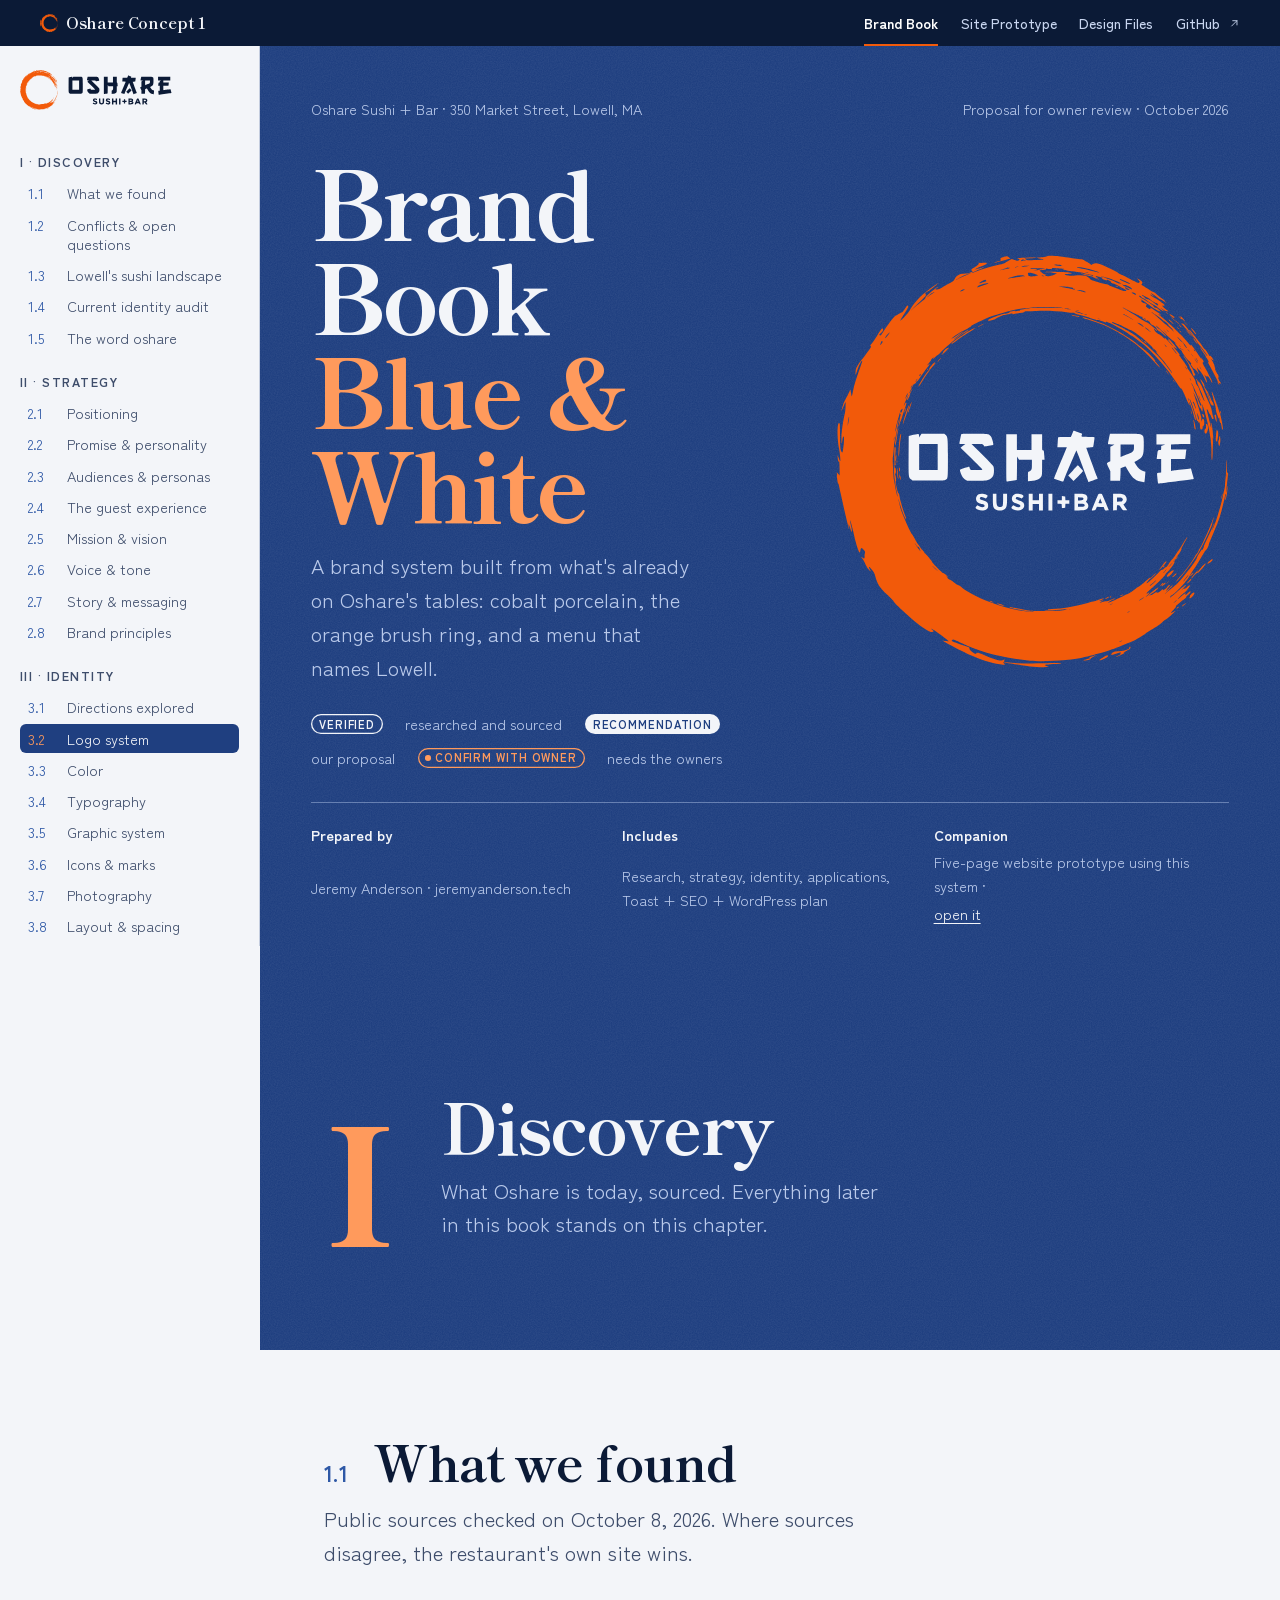
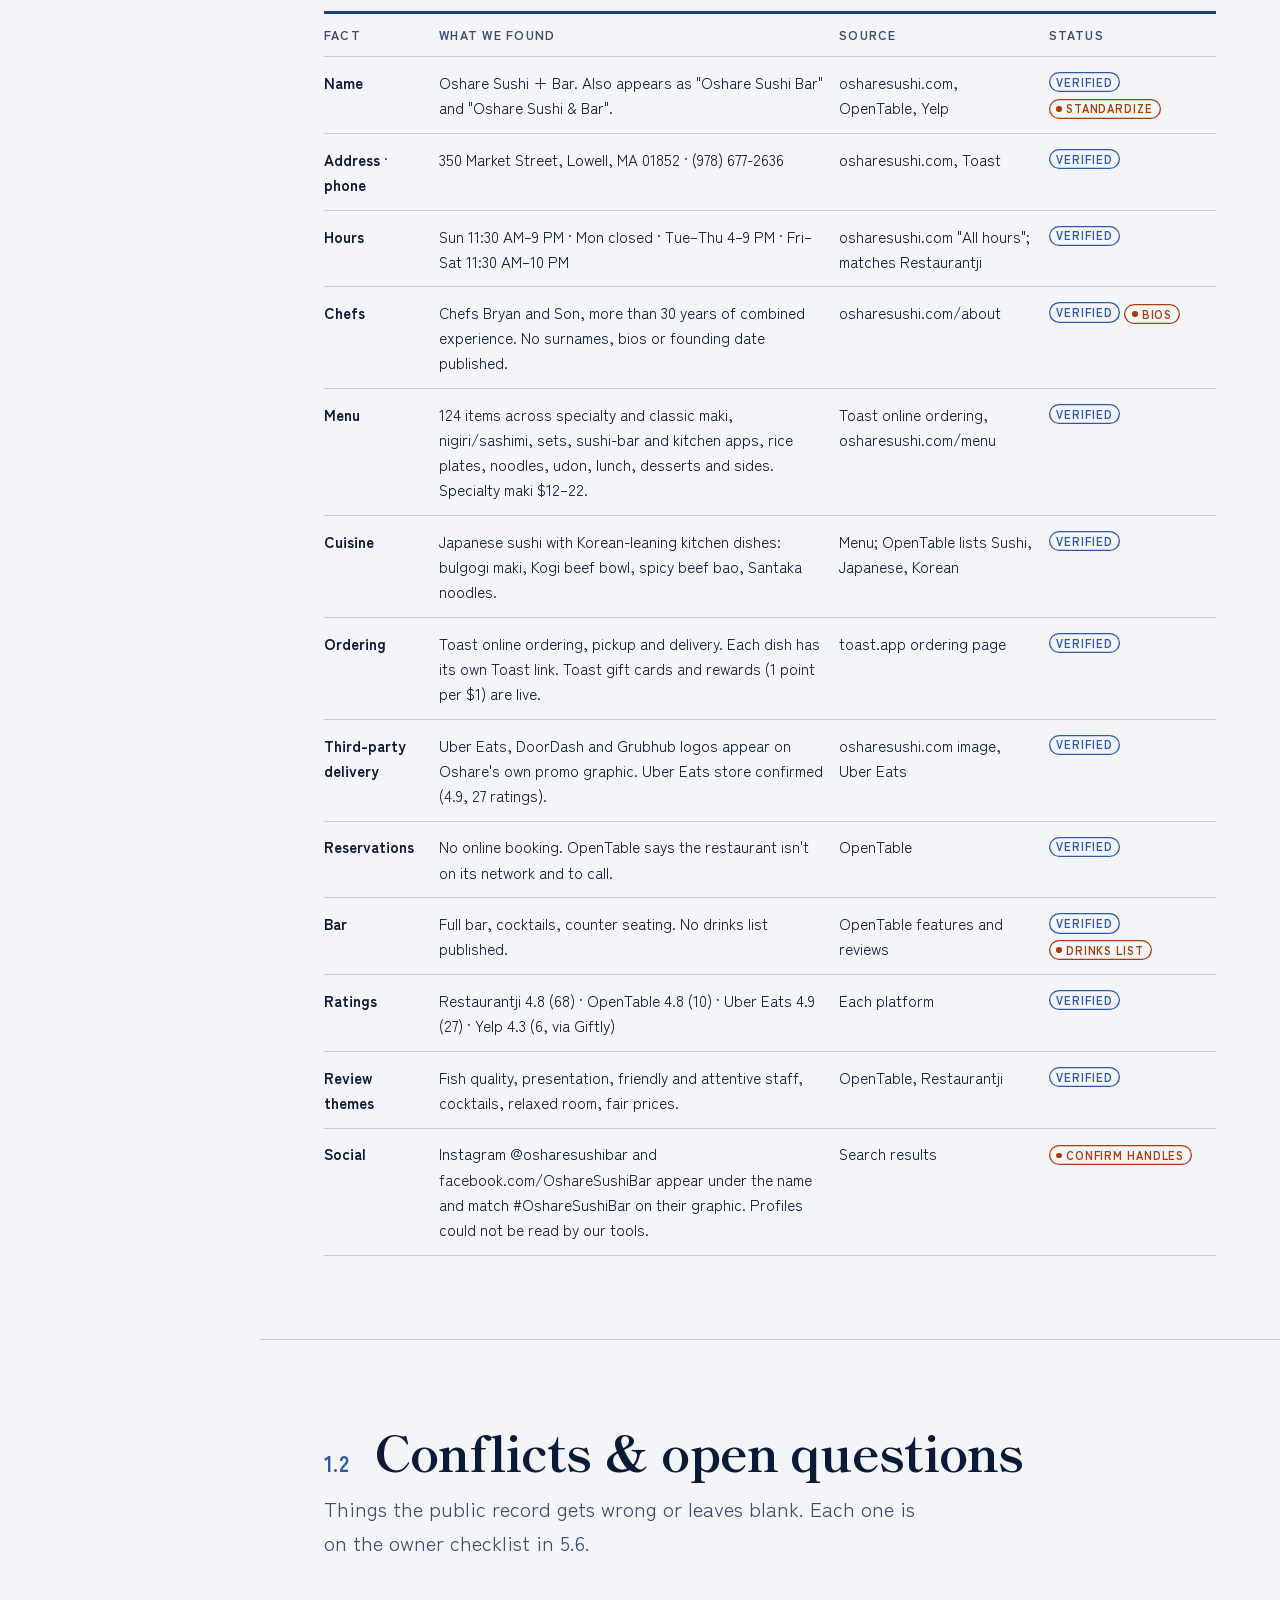
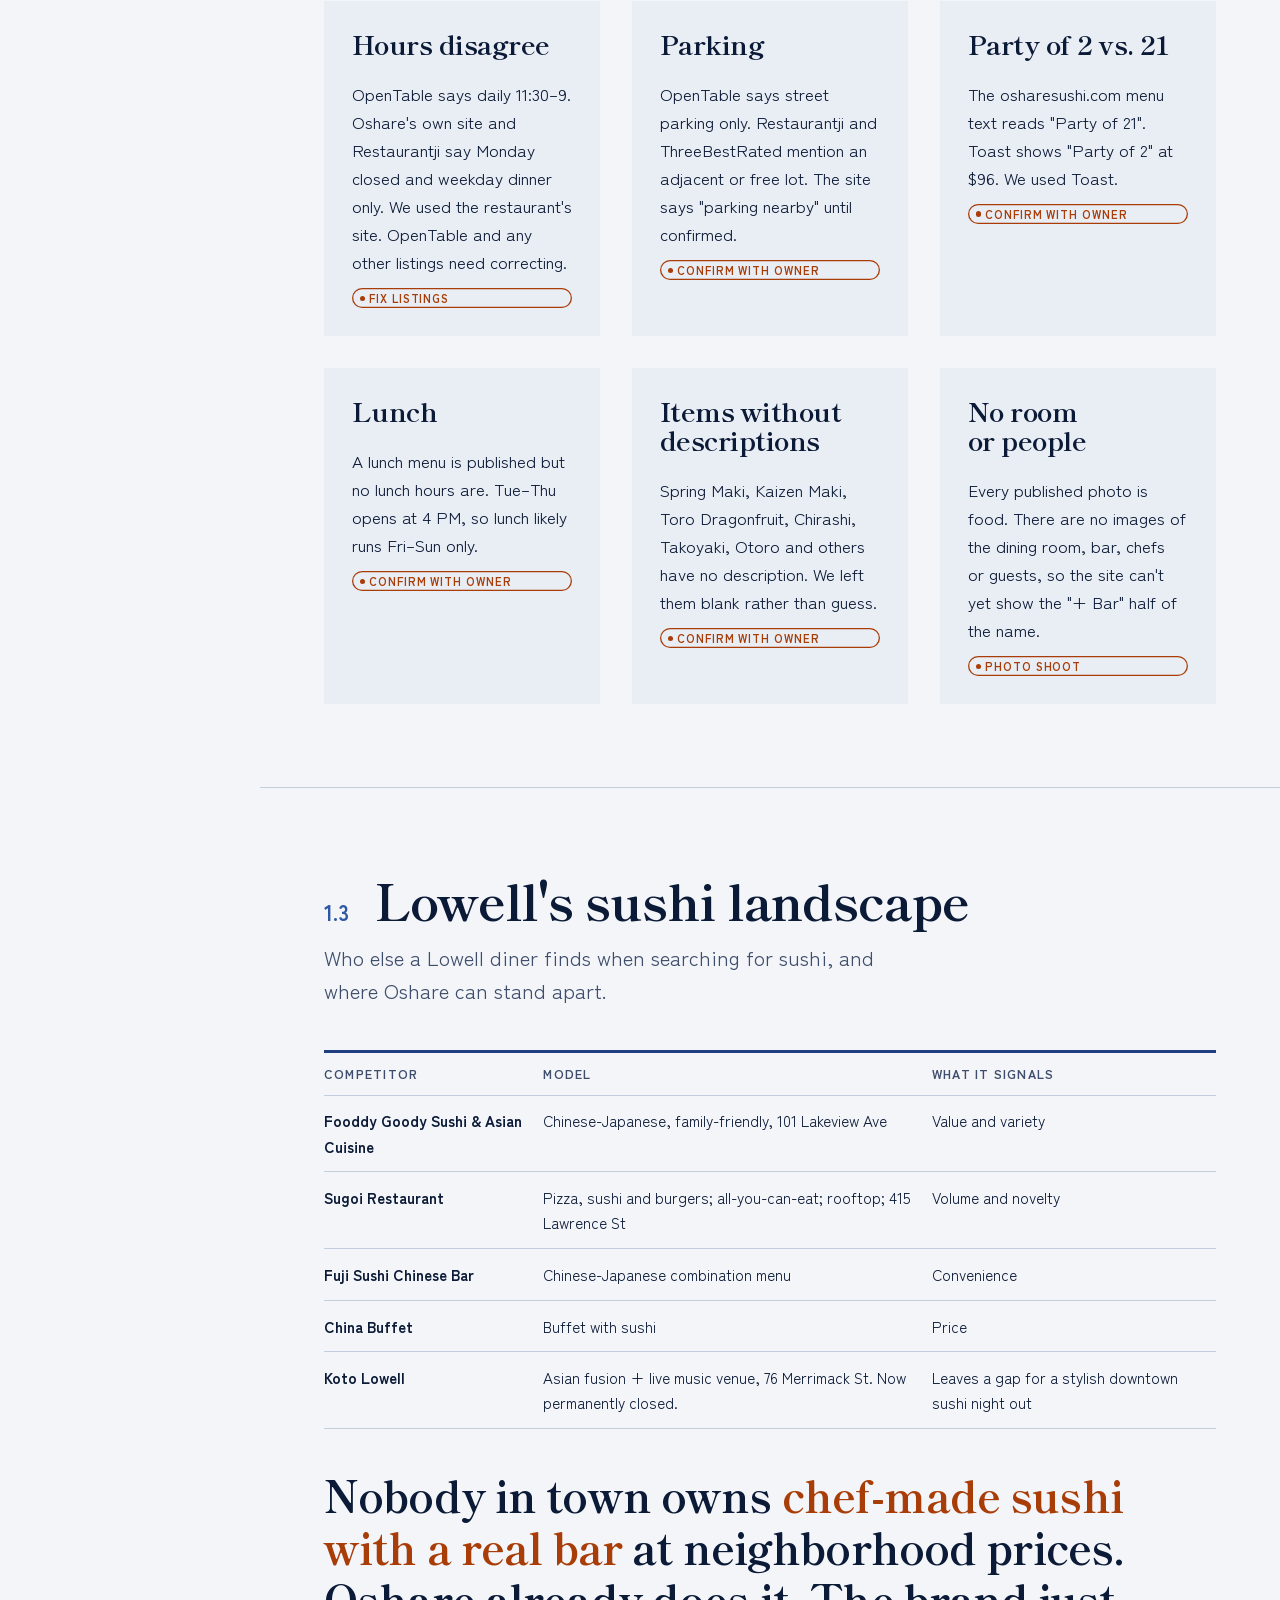
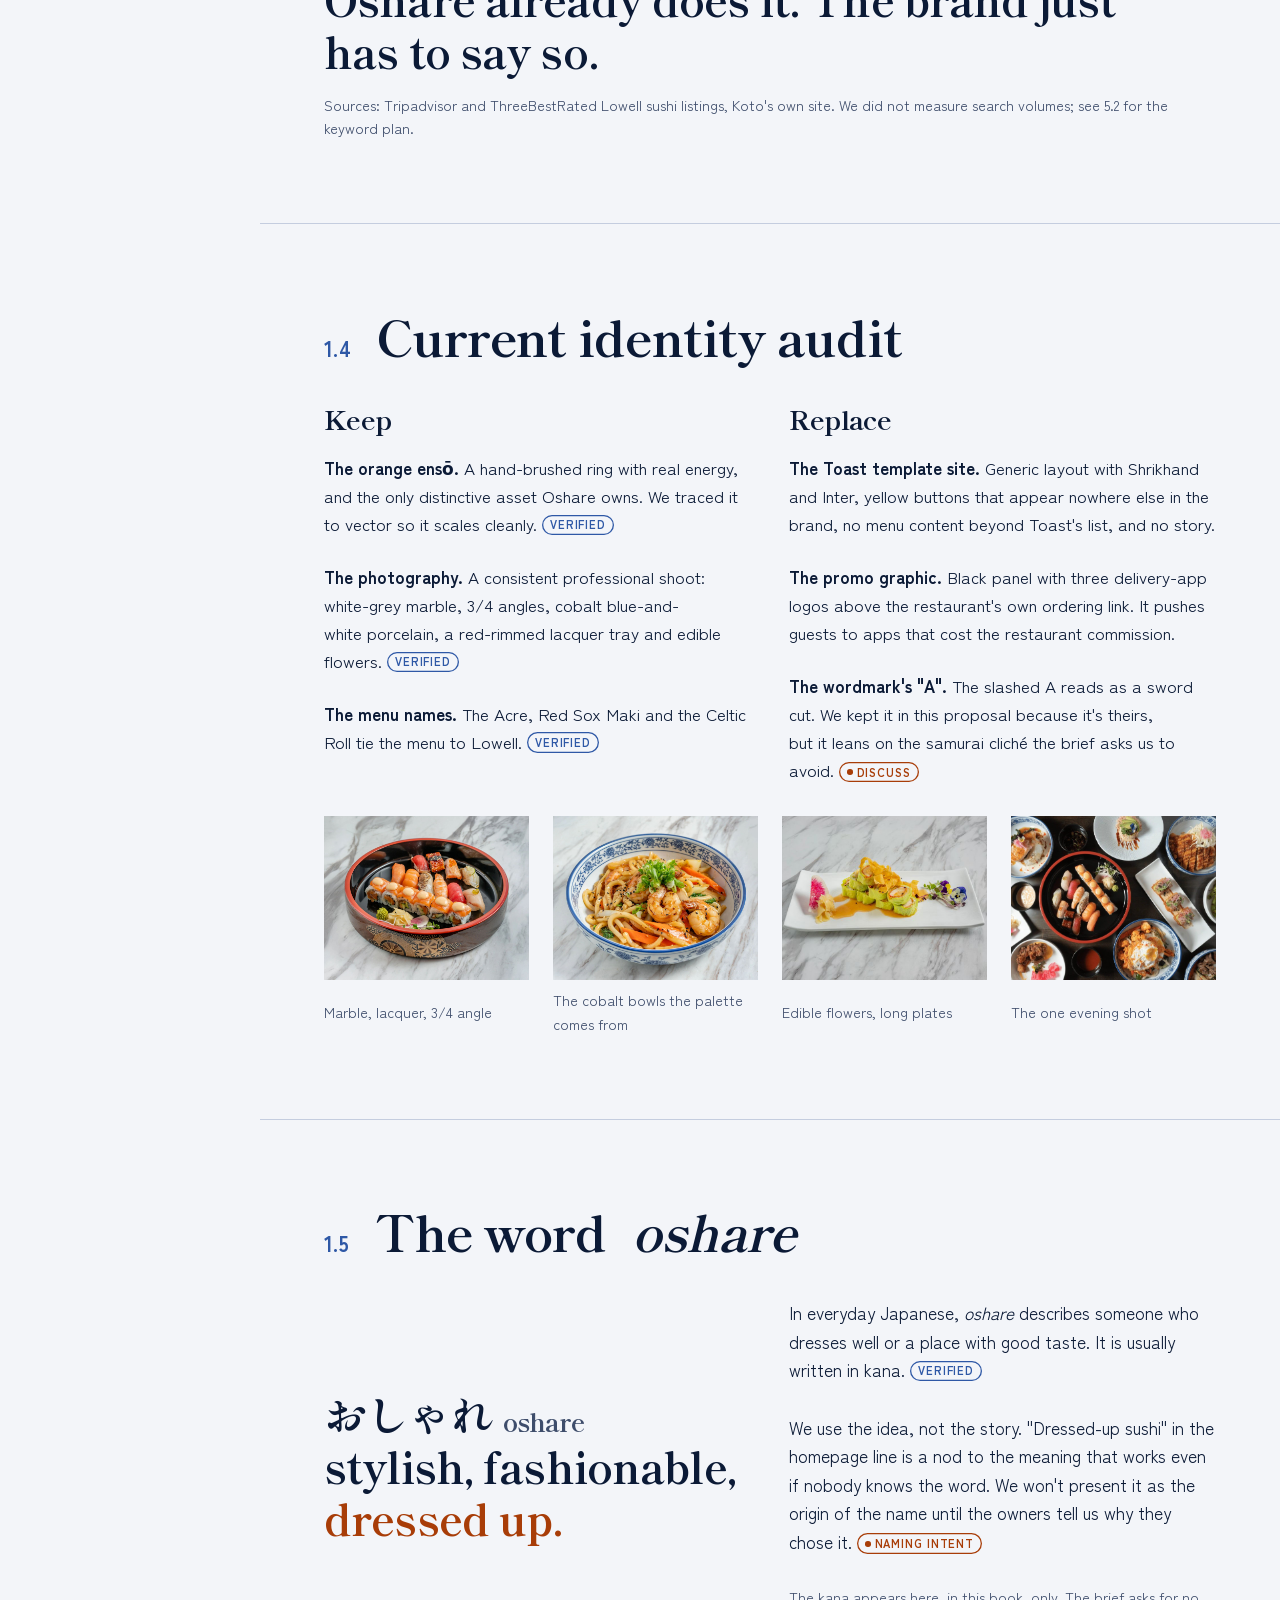
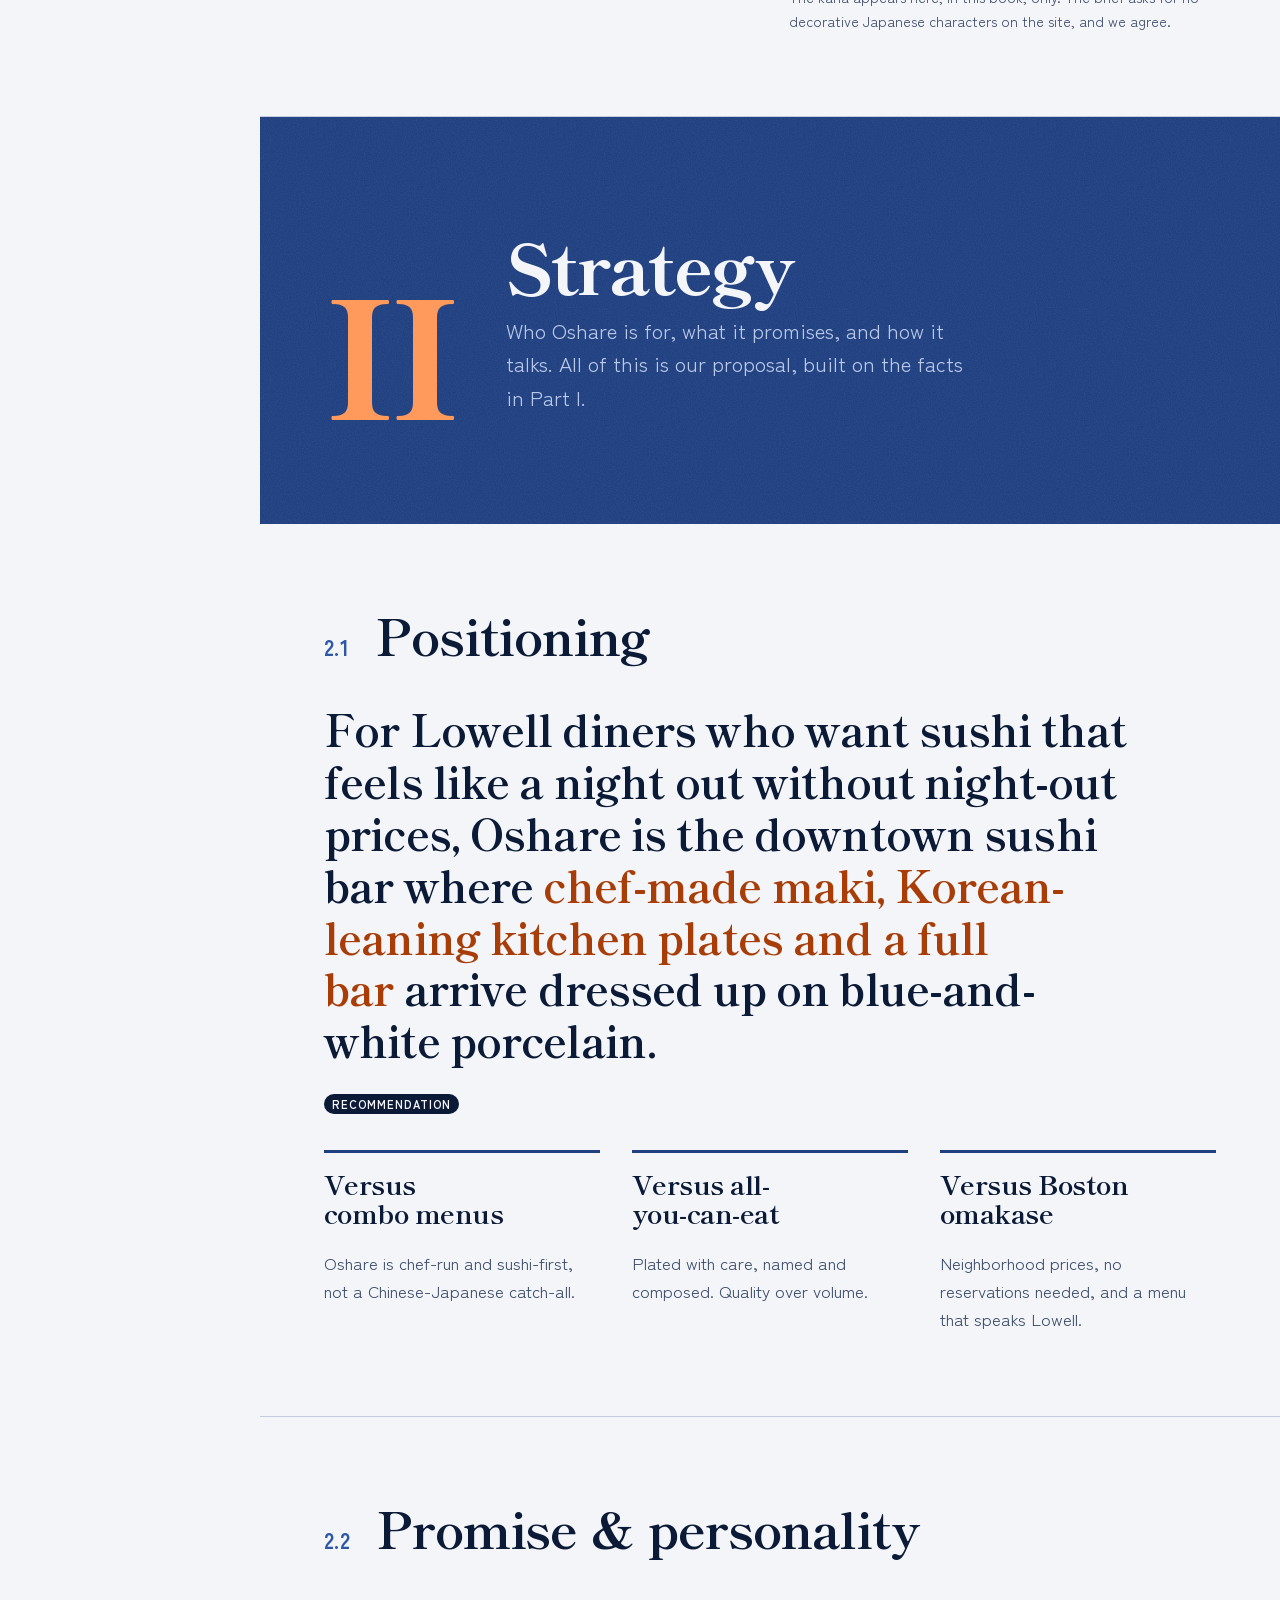
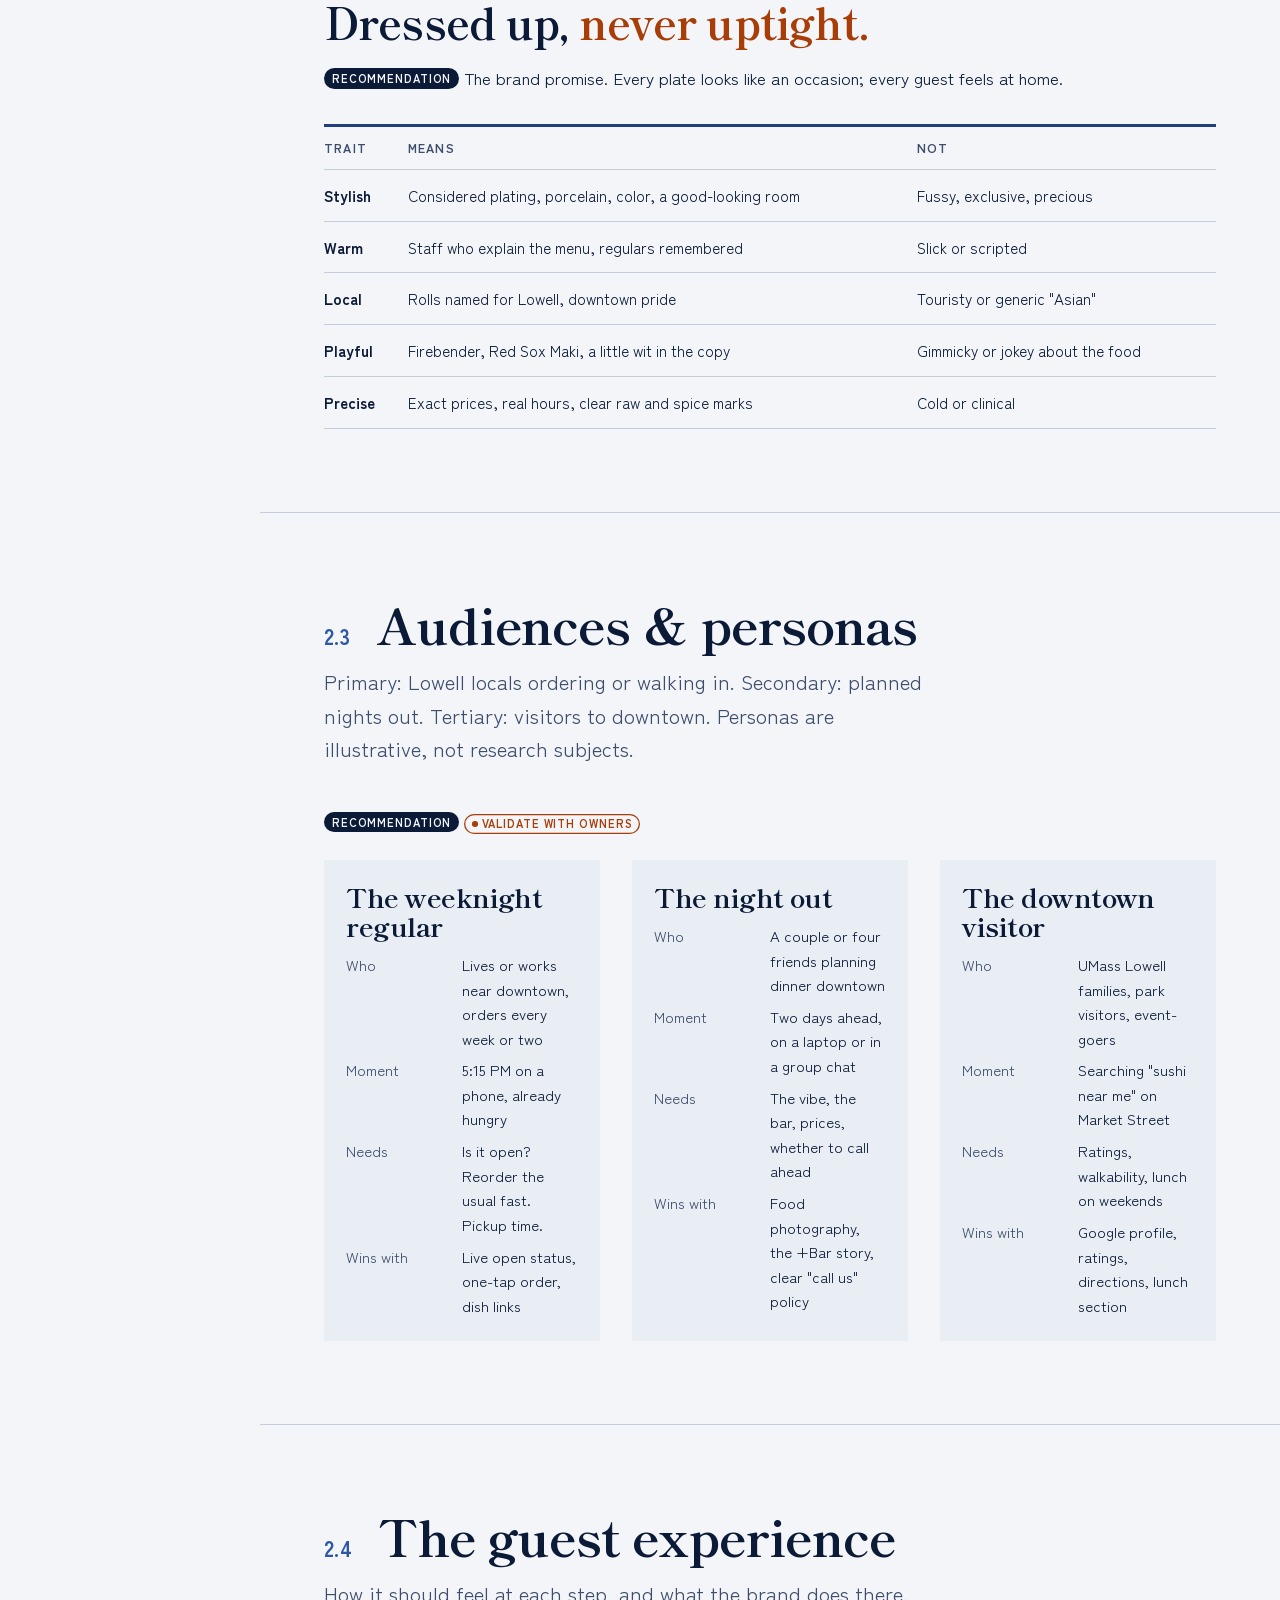
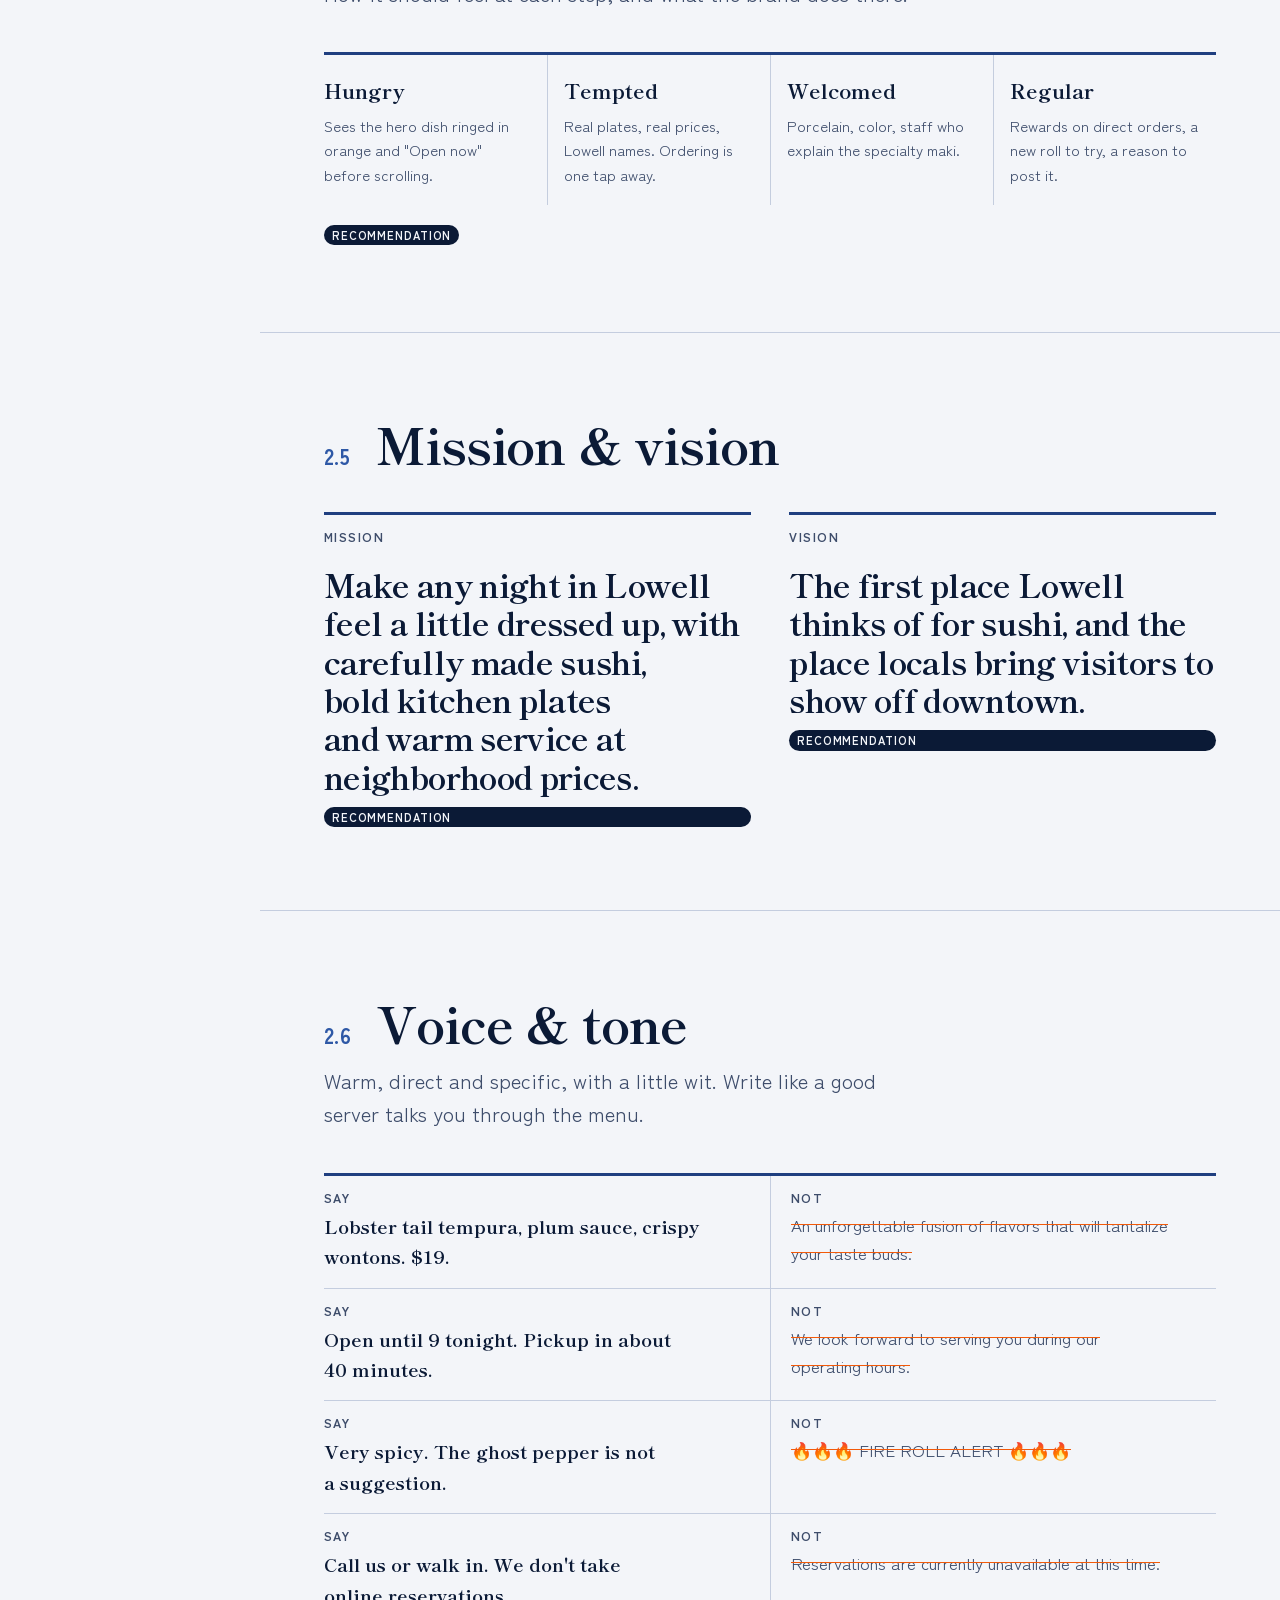
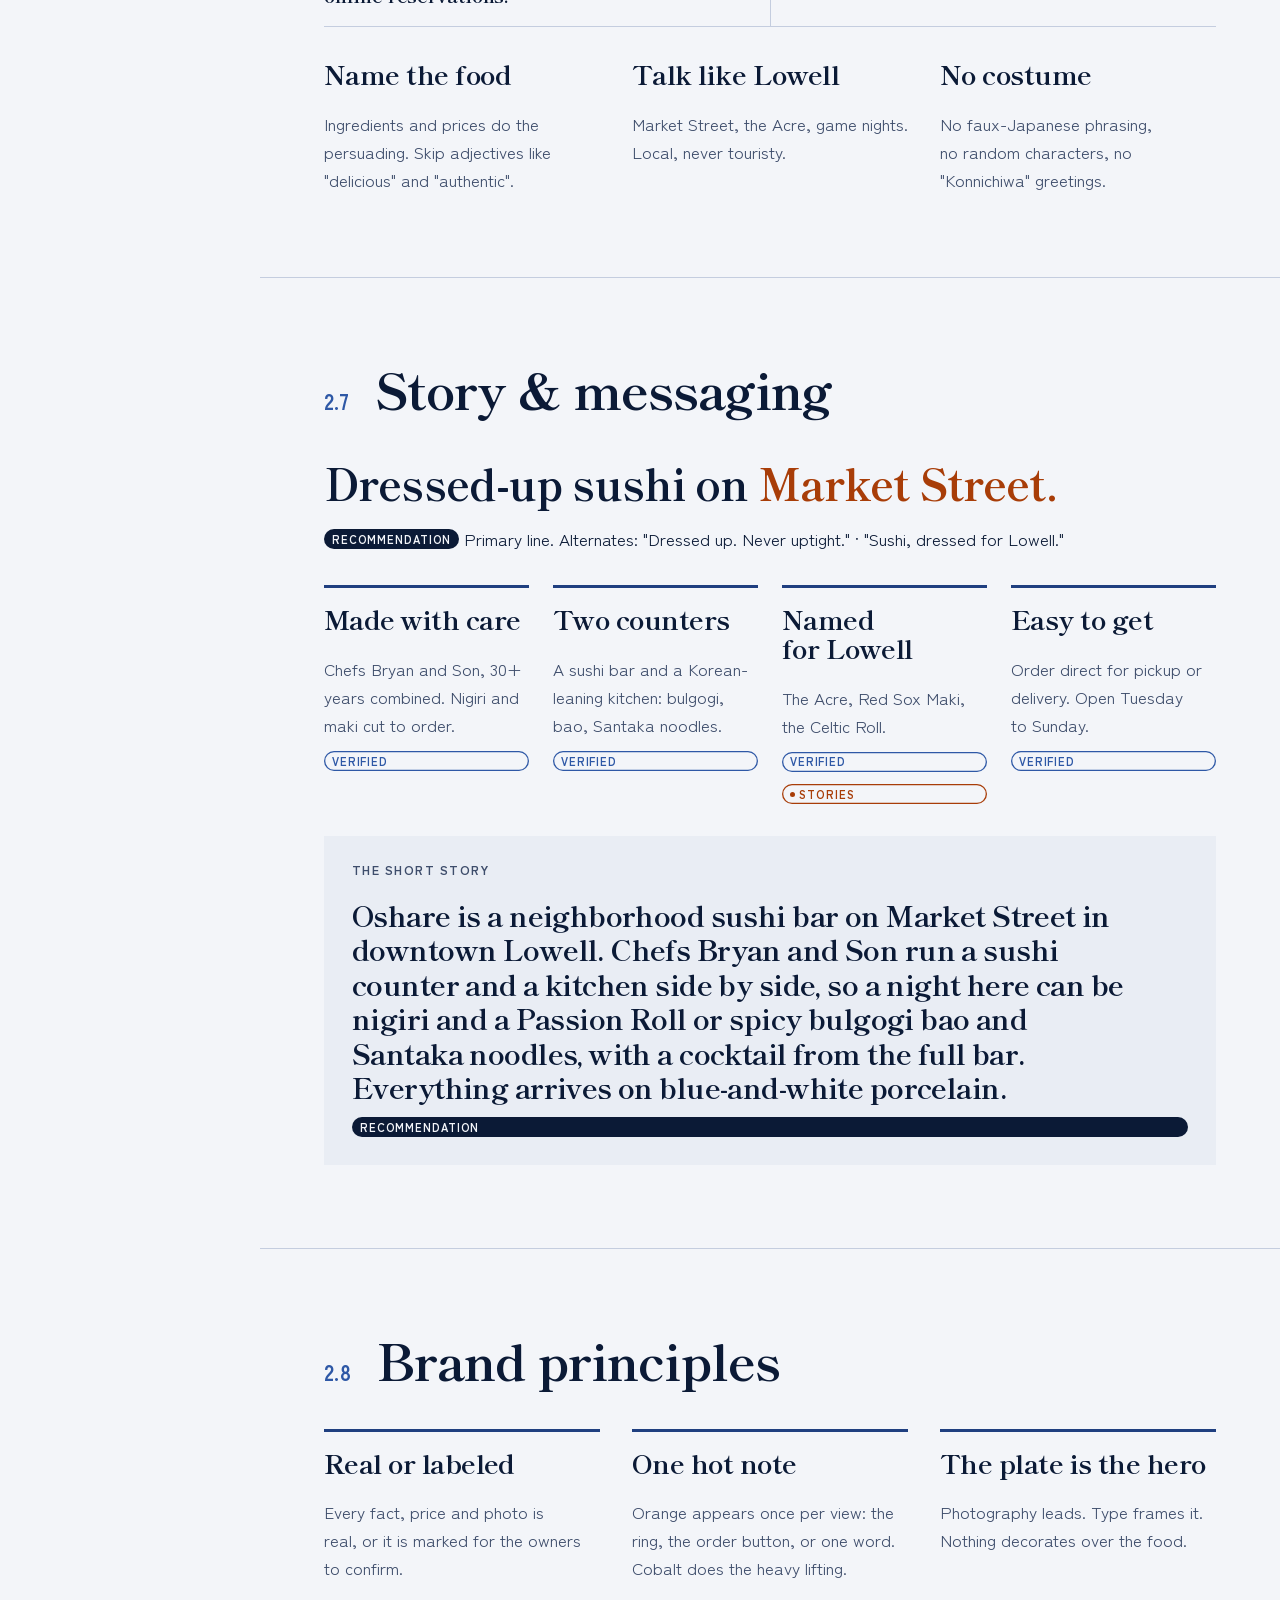
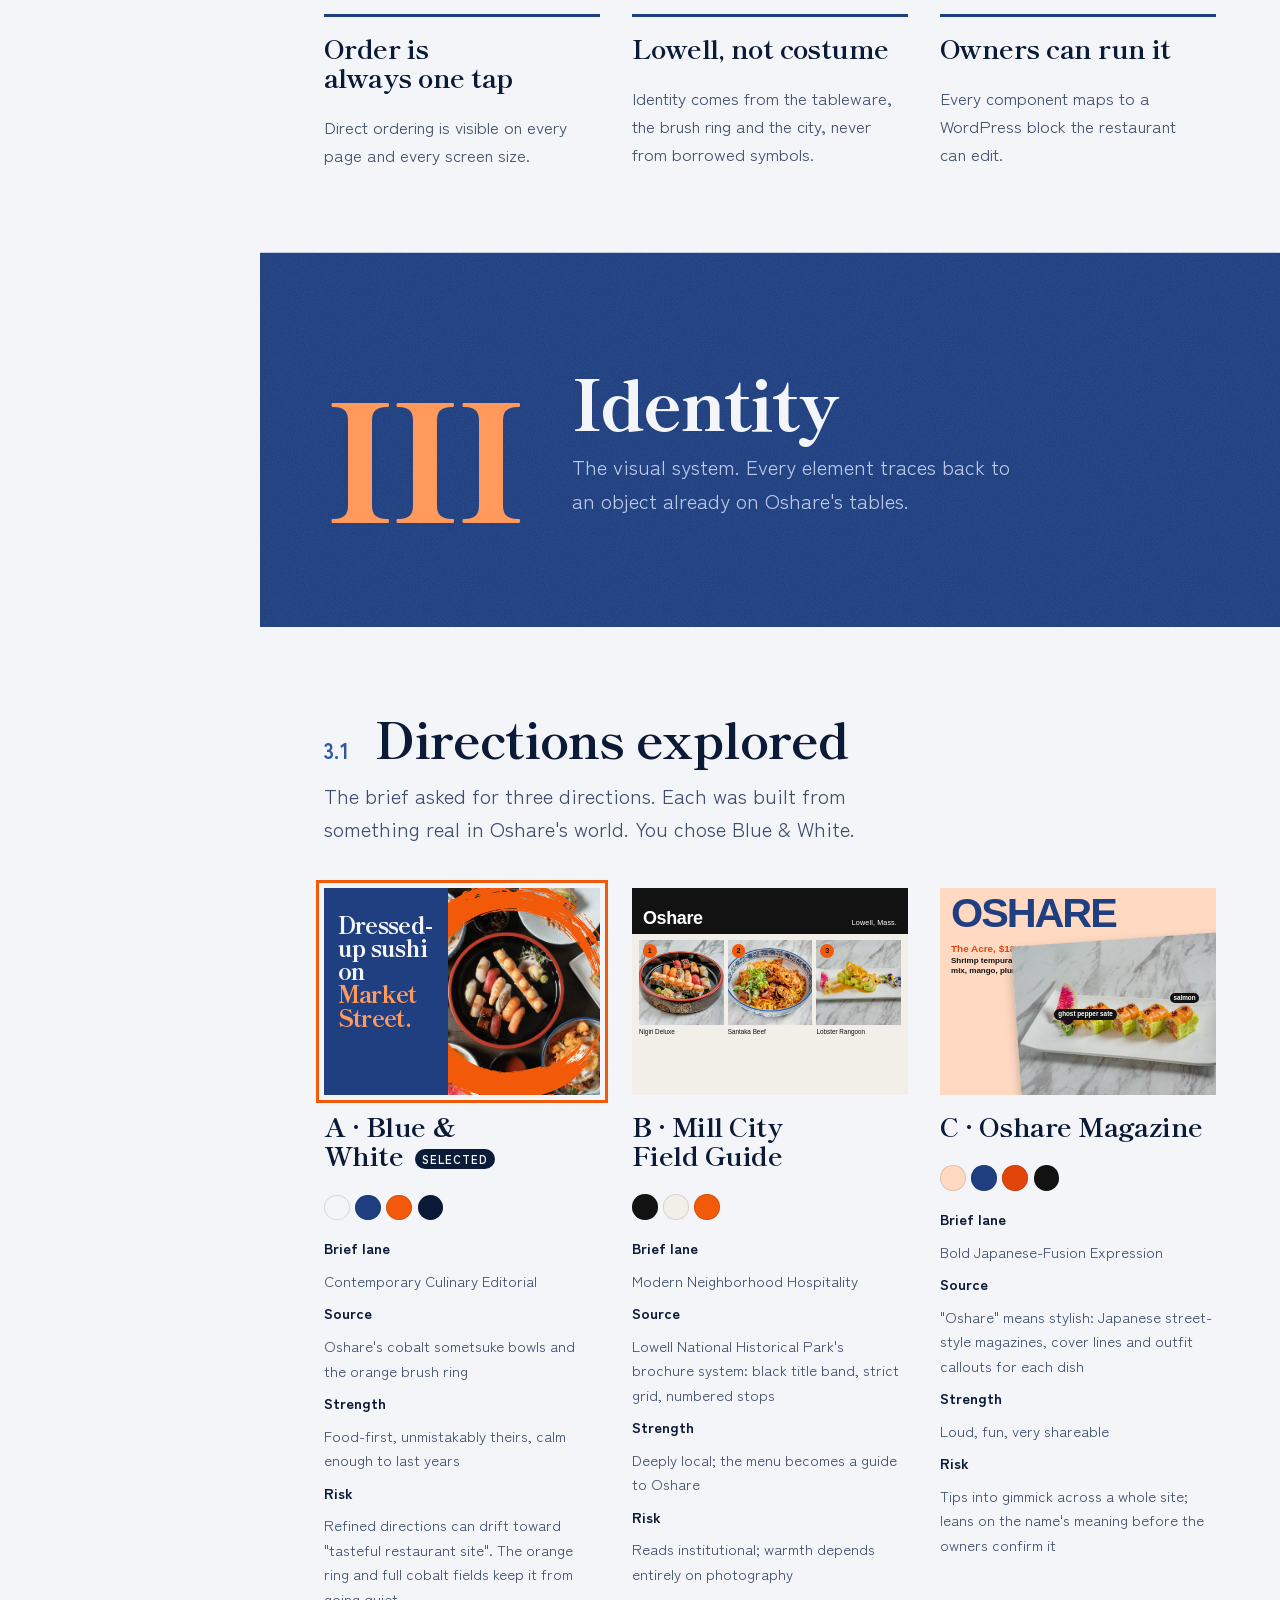
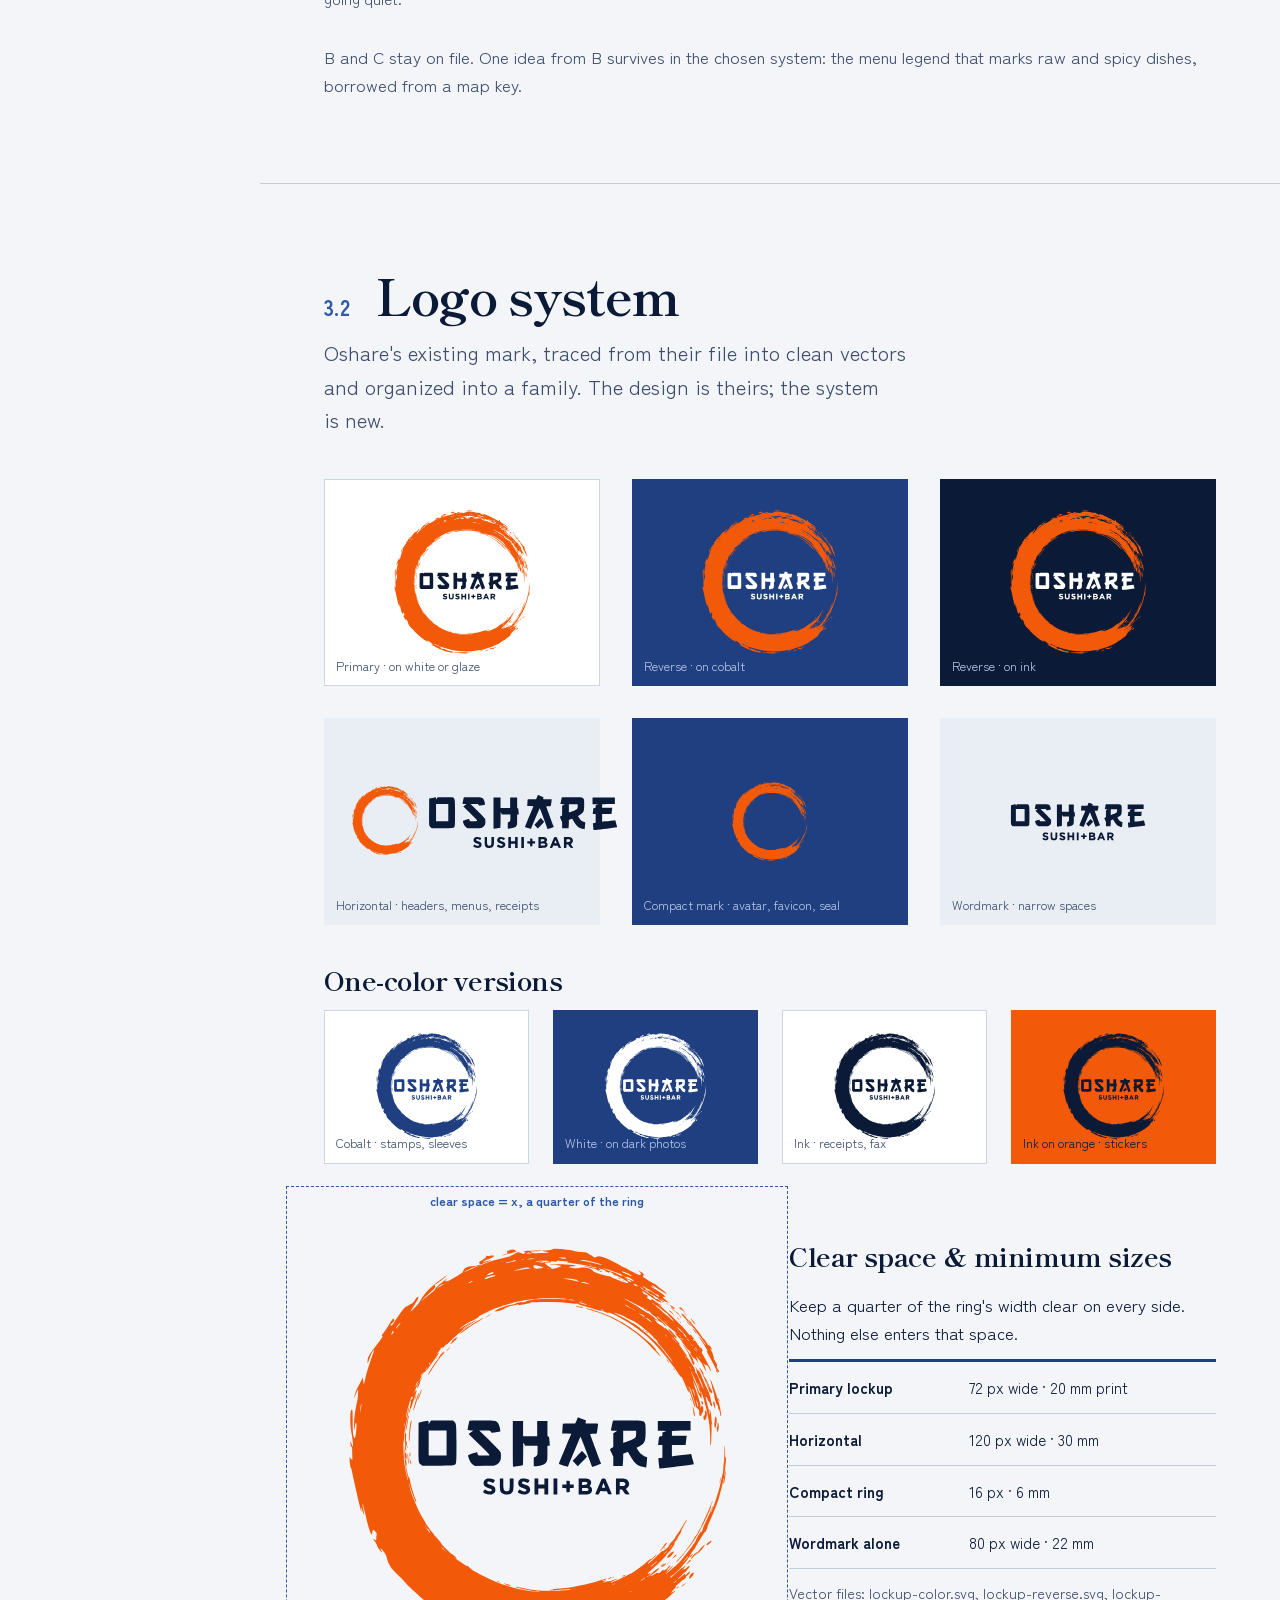
==== commit 14d500cf: "Fix dark-mode contrast: +Bar band, story gaps, ratings, rules The +Bar band and story 'still to writ" ====
--- a/brand-book/index.html
+++ b/brand-book/index.html
@@ -3,6 +3,7 @@
 <head>
 <meta charset="utf-8">
 <meta name="viewport" content="width=device-width, initial-scale=1, viewport-fit=cover">
+<meta name="robots" content="noindex, nofollow">
 <title>Oshare Brand Book</title>
 <meta name="description" content="Brand book and build plan for Oshare Sushi + Bar, Lowell MA.">
 <link rel="preconnect" href="https://fonts.googleapis.com"><link rel="preconnect" href="https://fonts.gstatic.com" crossorigin>
@@ -254,13 +255,13 @@
 </section>
 
 <section class="ch" id="color"><div class="ch__head"><h2><span class="n">3.3</span>Color</h2><p>Two materials and one stroke: porcelain glaze, underglaze cobalt, and the orange ring.</p></div>
-  <div class="g4"><div class="swatch"><div class="swatch__chip" style="background:#F3F5F9;color:#0B1A36;box-shadow:inset 0 0 0 1px var(--line)">Glaze</div><div class="swatch__meta"><b>#F3F5F9</b><span>RGB 243, 245, 249</span><span>Porcelain white. The page ground; slightly cool so the marble in the photos reads warm.</span></div></div><div class="swatch"><div class="swatch__chip" style="background:#1F3F80;color:#F3F5F9;">Cobalt</div><div class="swatch__meta"><b>#1F3F80</b><span>RGB 31, 63, 128</span><span>Underglaze cobalt, sampled from the deepest strokes on Oshare's bowls. Owns whole regions.</span></div></div><div class="swatch"><div class="swatch__chip" style="background:#F25A0A;color:#0B1A36;">Ensō Orange</div><div class="swatch__meta"><b>#F25A0A</b><span>RGB 242, 90, 10</span><span>From the logo's brush ring. The only warm note: the ring, the order button, one word.</span></div></div><div class="swatch"><div class="swatch__chip" style="background:#0B1A36;color:#F3F5F9;">Ink</div><div class="swatch__meta"><b>#0B1A36</b><span>RGB 11, 26, 54</span><span>Blue-black for text. Never pure black.</span></div></div><div class="swatch"><div class="swatch__chip" style="background:#D9E3F2;color:#0B1A36;">Wash</div><div class="swatch__meta"><b>#D9E3F2</b><span>RGB 217, 227, 242</span><span>Diluted cobalt for quiet fills and tables.</span></div></div><div class="swatch"><div class="swatch__chip" style="background:#2E58A6;color:#F3F5F9;">Cobalt Line</div><div class="swatch__meta"><b>#2E58A6</b><span>RGB 46, 88, 166</span><span>Links, icons and hairlines on glaze.</span></div></div><div class="swatch"><div class="swatch__chip" style="background:#B5420A;color:#F3F5F9;">Orange Ink</div><div class="swatch__meta"><b>#B5420A</b><span>RGB 181, 66, 10</span><span>Orange when it has to be small text on glaze.</span></div></div><div class="swatch"><div class="swatch__chip" style="background:#FF8540;color:#0B1A36;">Orange Light</div><div class="swatch__meta"><b>#FF8540</b><span>RGB 255, 133, 64</span><span>Orange when it is large text on cobalt.</span></div></div></div>
+  <div class="g4"><div class="swatch"><div class="swatch__chip" style="background:#F3F5F9;color:#0B1A36;box-shadow:inset 0 0 0 1px var(--line)">Glaze</div><div class="swatch__meta"><b>#F3F5F9</b><span>RGB 243, 245, 249</span><span>Porcelain white. The page ground; slightly cool so the marble in the photos reads warm.</span></div></div><div class="swatch"><div class="swatch__chip" style="background:#1F3F80;color:#F3F5F9;">Cobalt</div><div class="swatch__meta"><b>#1F3F80</b><span>RGB 31, 63, 128</span><span>Underglaze cobalt, sampled from the deepest strokes on Oshare's bowls. Owns whole regions.</span></div></div><div class="swatch"><div class="swatch__chip" style="background:#F25A0A;color:#0B1A36;">Ensō Orange</div><div class="swatch__meta"><b>#F25A0A</b><span>RGB 242, 90, 10</span><span>From the logo's brush ring. The only warm note: the ring, the order button, one word.</span></div></div><div class="swatch"><div class="swatch__chip" style="background:#0B1A36;color:#F3F5F9;">Ink</div><div class="swatch__meta"><b>#0B1A36</b><span>RGB 11, 26, 54</span><span>Blue-black for text. Never pure black.</span></div></div><div class="swatch"><div class="swatch__chip" style="background:#D9E3F2;color:#0B1A36;">Wash</div><div class="swatch__meta"><b>#D9E3F2</b><span>RGB 217, 227, 242</span><span>Diluted cobalt for quiet fills and tables.</span></div></div><div class="swatch"><div class="swatch__chip" style="background:#2E58A6;color:#F3F5F9;">Cobalt Line</div><div class="swatch__meta"><b>#2E58A6</b><span>RGB 46, 88, 166</span><span>Links, icons and hairlines on glaze.</span></div></div><div class="swatch"><div class="swatch__chip" style="background:#A83D08;color:#F3F5F9;">Orange Ink</div><div class="swatch__meta"><b>#A83D08</b><span>RGB 168, 61, 8</span><span>Orange when it has to be small text on glaze.</span></div></div><div class="swatch"><div class="swatch__chip" style="background:#FF9A5C;color:#0B1A36;">Orange Light</div><div class="swatch__meta"><b>#FF9A5C</b><span>RGB 255, 154, 92</span><span>Orange as text on cobalt, at any size.</span></div></div></div>
   <h3 style="margin:2.5rem 0 1rem">Proportion</h3>
   <div class="ratio"><div style="flex:58;background:#F3F5F9;color:#0B1A36;box-shadow:inset 0 0 0 1px var(--line)">Glaze 58%</div><div style="flex:30;background:#1F3F80;color:#F3F5F9">Cobalt 30%</div><div style="flex:8;background:#0B1A36;color:#F3F5F9">Ink</div><div style="flex:4;background:#F25A0A;color:#0B1A36">4</div></div>
   <p class="muted" style="margin-top:.75rem">Cobalt owns whole sections, never thin accents. Orange stays under 5% of any view.</p>
   <h3 style="margin:2.5rem 0 .5rem">Accessible pairs</h3><p class="muted" style="margin-bottom:1rem">Contrast ratios computed against WCAG 2.2. AA needs 4.5:1 for text, 3:1 for large text and graphics.</p>
-  <div><div class="cpair"><i style="background:#F3F5F9;color:#0B1A36">Aa</i><div><b>Ink on Glaze</b><br><span class="muted" style="font-size:.88rem">Body text</span></div><div style="text-align:right"><b class="tnum">15.83:1</b><br><span class="pass">AAA</span></div></div><div class="cpair"><i style="background:#1F3F80;color:#F3F5F9">Aa</i><div><b>Glaze on Cobalt</b><br><span class="muted" style="font-size:.88rem">Text on cobalt fields</span></div><div style="text-align:right"><b class="tnum">9.25:1</b><br><span class="pass">AAA</span></div></div><div class="cpair"><i style="background:#F3F5F9;color:#1F3F80">Aa</i><div><b>Cobalt on Glaze</b><br><span class="muted" style="font-size:.88rem">Headings, data</span></div><div style="text-align:right"><b class="tnum">9.25:1</b><br><span class="pass">AAA</span></div></div><div class="cpair"><i style="background:#F3F5F9;color:#2E58A6">Aa</i><div><b>Cobalt Line on Glaze</b><br><span class="muted" style="font-size:.88rem">Links, icons</span></div><div style="text-align:right"><b class="tnum">6.28:1</b><br><span class="pass">AA</span></div></div><div class="cpair"><i style="background:#F25A0A;color:#0B1A36">Aa</i><div><b>Ink on Ensō Orange</b><br><span class="muted" style="font-size:.88rem">Primary button label</span></div><div style="text-align:right"><b class="tnum">5.14:1</b><br><span class="pass">AA</span></div></div><div class="cpair"><i style="background:#F3F5F9;color:#B5420A">Aa</i><div><b>Orange Ink on Glaze</b><br><span class="muted" style="font-size:.88rem">Small orange text</span></div><div style="text-align:right"><b class="tnum">5.13:1</b><br><span class="pass">AA</span></div></div><div class="cpair"><i style="background:#1F3F80;color:#FF8540">Aa</i><div><b>Orange Light on Cobalt</b><br><span class="muted" style="font-size:.88rem">Large orange words on cobalt</span></div><div style="text-align:right"><b class="tnum">4.17:1</b><br><span class="pass pass--lg">Large text / graphics only</span></div></div><div class="cpair"><i style="background:#1F3F80;color:#F25A0A">Aa</i><div><b>Ensō Orange on Cobalt</b><br><span class="muted" style="font-size:.88rem">The ring on cobalt (graphic)</span></div><div style="text-align:right"><b class="tnum">3.00:1</b><br><span class="pass pass--lg">Fail</span></div></div><div class="cpair"><i style="background:#F25A0A;color:#FFFFFF">Aa</i><div><b>White on Ensō Orange</b><br><span class="muted" style="font-size:.88rem">Avoid for text</span></div><div style="text-align:right"><b class="tnum">3.36:1</b><br><span class="pass pass--lg">Large text / graphics only</span></div></div></div>
-  <p class="muted" style="margin-top:1rem;font-size:var(--fs-sm)">A night palette (deep cobalt ground, glaze text) ships for visitors whose devices are set to dark mode. Same roles, same ratios.</p>
+  <div><div class="cpair"><i style="background:#F3F5F9;color:#0B1A36">Aa</i><div><b>Ink on Glaze</b><br><span class="muted" style="font-size:.88rem">Body text</span></div><div style="text-align:right"><b class="tnum">15.83:1</b><br><span class="pass">AAA</span></div></div><div class="cpair"><i style="background:#1F3F80;color:#F3F5F9">Aa</i><div><b>Glaze on Cobalt</b><br><span class="muted" style="font-size:.88rem">Text on cobalt fields</span></div><div style="text-align:right"><b class="tnum">9.25:1</b><br><span class="pass">AAA</span></div></div><div class="cpair"><i style="background:#F3F5F9;color:#1F3F80">Aa</i><div><b>Cobalt on Glaze</b><br><span class="muted" style="font-size:.88rem">Headings, data</span></div><div style="text-align:right"><b class="tnum">9.25:1</b><br><span class="pass">AAA</span></div></div><div class="cpair"><i style="background:#F3F5F9;color:#2E58A6">Aa</i><div><b>Cobalt Line on Glaze</b><br><span class="muted" style="font-size:.88rem">Links, icons</span></div><div style="text-align:right"><b class="tnum">6.28:1</b><br><span class="pass">AA</span></div></div><div class="cpair"><i style="background:#F25A0A;color:#0B1A36">Aa</i><div><b>Ink on Ensō Orange</b><br><span class="muted" style="font-size:.88rem">Primary button label</span></div><div style="text-align:right"><b class="tnum">5.14:1</b><br><span class="pass">AA</span></div></div><div class="cpair"><i style="background:#F3F5F9;color:#A83D08">Aa</i><div><b>Orange Ink on Glaze</b><br><span class="muted" style="font-size:.88rem">Small orange text</span></div><div style="text-align:right"><b class="tnum">5.77:1</b><br><span class="pass">AA</span></div></div><div class="cpair"><i style="background:#1F3F80;color:#FF9A5C">Aa</i><div><b>Orange Light on Cobalt</b><br><span class="muted" style="font-size:.88rem">Orange words on cobalt</span></div><div style="text-align:right"><b class="tnum">4.82:1</b><br><span class="pass">AA</span></div></div><div class="cpair"><i style="background:#0B1A36;color:#F3F5F9">Aa</i><div><b>Glaze on Band</b><br><span class="muted" style="font-size:.88rem">+Bar band text (band stays dark in both themes)</span></div><div style="text-align:right"><b class="tnum">15.83:1</b><br><span class="pass">AAA</span></div></div><div class="cpair"><i style="background:#1F3F80;color:#F25A0A">Aa</i><div><b>Ensō Orange on Cobalt</b><br><span class="muted" style="font-size:.88rem">The ring on cobalt (graphic)</span></div><div style="text-align:right"><b class="tnum">3.00:1</b><br><span class="pass pass--lg">Fail</span></div></div><div class="cpair"><i style="background:#F25A0A;color:#FFFFFF">Aa</i><div><b>White on Ensō Orange</b><br><span class="muted" style="font-size:.88rem">Avoid for text</span></div><div style="text-align:right"><b class="tnum">3.36:1</b><br><span class="pass pass--lg">Large text / graphics only</span></div></div></div>
+  <p class="muted" style="margin-top:1rem;font-size:var(--fs-sm)">A night palette ships for visitors whose devices are set to dark mode: ground #0A1630, cobalt fields #15306A, text #EEF2FA, and cobalt used as text or rules lightens to #8FAEEA. The deep band behind +Bar stays dark in both themes. Every text pair is checked in both themes.</p>
 </section>
 
 <section class="ch" id="type"><div class="ch__head"><h2><span class="n">3.4</span>Typography</h2><p>Two faces from Japanese type foundries, both designed with Latin letters. Japanese menus set English this way, which makes the pairing feel at home without a single decorative character.</p></div>
@@ -436,7 +437,10 @@
   --glaze: #F3F5F9;   --glaze-2: #E9EDF4;  --wash: #D9E3F2;
   --ink: #0B1A36;     --ink-2: #3E4D6B;
   --cobalt: #1F3F80;  --cobalt-2: #2E58A6; --on-cobalt: #F3F5F9; --on-cobalt-2: #B9C9EA;
-  --enso: #F25A0A;    --enso-ink: #B5420A; --enso-hi: #FF8540; --on-enso: #0B1A36;
+  --enso: #F25A0A;    --enso-ink: #A83D08; --enso-hi: #FF9A5C; --on-enso: #0B1A36;
+  --cobalt-ink: #1F3F80; /* cobalt as text, rules and borders; #8FAEEA in dark mode */
+  --band: #0B1A36;       /* deep band; #050B1A in dark mode */
+  --ok: #17703D;         /* positive state; #6FD39B in dark mode */
   /* type */
   --display: &quot;Shippori Mincho B1&quot;, &quot;Yu Mincho&quot;, Georgia, serif;
   --sans: &quot;Zen Kaku Gothic New&quot;, &quot;Yu Gothic&quot;, system-ui, sans-serif;
@@ -489,12 +493,12 @@
         {
           &quot;slug&quot;: &quot;enso-ink&quot;,
           &quot;name&quot;: &quot;Orange Ink&quot;,
-          &quot;color&quot;: &quot;#B5420A&quot;
+          &quot;color&quot;: &quot;#A83D08&quot;
         },
         {
           &quot;slug&quot;: &quot;enso-light&quot;,
           &quot;name&quot;: &quot;Orange Light&quot;,
-          &quot;color&quot;: &quot;#FF8540&quot;
+          &quot;color&quot;: &quot;#FF9A5C&quot;
         }
       ]
     },
--- a/assets/oshare.css
+++ b/assets/oshare.css
@@ -13,8 +13,11 @@
   --on-cobalt: #F3F5F9;
   --on-cobalt-2: #B9C9EA;  /* secondary text on cobalt (6:1) */
   --enso: #F25A0A;         /* the brush ring + primary action fill */
-  --enso-ink: #B5420A;     /* orange as text on glaze (5.1:1) */
-  --enso-hi: #FF8540;      /* orange as text on cobalt (4.2:1, large text) */
+  --enso-ink: #A83D08;     /* orange as text on glaze (5.8:1), panels (5.4:1), wash (4.9:1) */
+  --enso-hi: #FF9A5C;      /* orange as text on cobalt (4.8:1) */
+  --cobalt-ink: #1F3F80;   /* cobalt as text, rules and borders on the page ground */
+  --band: #0B1A36;         /* the deep band behind +BAR; stays dark in both themes */
+  --ok: #17703D;           /* positive state text */
   --on-enso: #0B1A36;
   --line: rgba(31, 63, 128, .22);
   --shadow: 0 18px 40px -22px rgba(11, 26, 54, .45);
@@ -42,14 +45,14 @@
   :root:not([data-theme="light"]) {
     --glaze: #0A1630; --glaze-2: #0F1E3E; --ink: #EEF2FA; --ink-2: #AFBEDB;
     --cobalt: #15306A; --cobalt-2: #8FAEEA; --wash: #1B305F; --on-cobalt: #F3F5F9; --on-cobalt-2: #BFD0F0;
-    --enso: #F46A1E; --enso-ink: #FF8A45; --enso-hi: #FF9452; --on-enso: #0B1A36; --line: rgba(143, 174, 234, .25);
+    --enso: #F46A1E; --enso-ink: #FF8A45; --enso-hi: #FF9A5C; --cobalt-ink: #8FAEEA; --band: #050B1A; --ok: #6FD39B; --on-enso: #0B1A36; --line: rgba(143, 174, 234, .25);
     --shadow: 0 18px 40px -20px rgba(0, 0, 0, .7); --field-grain: .05; color-scheme: dark;
   }
 }
 :root[data-theme="dark"] {
   --glaze: #0A1630; --glaze-2: #0F1E3E; --ink: #EEF2FA; --ink-2: #AFBEDB;
   --cobalt: #15306A; --cobalt-2: #8FAEEA; --wash: #1B305F; --on-cobalt: #F3F5F9; --on-cobalt-2: #BFD0F0;
-  --enso: #F46A1E; --enso-ink: #FF8A45; --enso-hi: #FF9452; --on-enso: #0B1A36; --line: rgba(143, 174, 234, .25);
+  --enso: #F46A1E; --enso-ink: #FF8A45; --enso-hi: #FF9A5C; --cobalt-ink: #8FAEEA; --band: #050B1A; --ok: #6FD39B; --on-enso: #0B1A36; --line: rgba(143, 174, 234, .25);
   --shadow: 0 18px 40px -20px rgba(0, 0, 0, .7); --field-grain: .05; color-scheme: dark;
 }
 
@@ -76,7 +79,7 @@
 .tnum { font-variant-numeric: tabular-nums; }
 
 /* ---------- the rim rule: heavy + hairline, like a bowl's painted rim ---------- */
-.rim { border: 0; height: 7px; margin: 0; color: var(--cobalt);
+.rim { border: 0; height: 7px; margin: 0; color: var(--cobalt-ink);
   background: linear-gradient(currentColor, currentColor) top/100% 3px no-repeat, linear-gradient(currentColor, currentColor) bottom/100% 1px no-repeat; }
 .on-cobalt .rim, .field .rim { color: var(--on-cobalt-2); }
 
@@ -131,7 +134,7 @@
 .hdr__act { display: flex; align-items: center; gap: var(--s4); }
 .status { display: inline-flex; align-items: center; gap: .5em; font-size: var(--fs-sm); color: var(--ink-2); white-space: nowrap; }
 .status__dot { width: .62em; height: .62em; border-radius: 50%; background: var(--ink-2); box-shadow: 0 0 0 3px color-mix(in srgb, currentColor 18%, transparent); }
-.status[data-open="true"] .status__dot { background: #1E8A4C; color: #1E8A4C; }
+.status[data-open="true"] .status__dot { background: var(--ok); color: var(--ok); }
 .status[data-open="false"] .status__dot { background: var(--enso-ink); color: var(--enso-ink); }
 .status b { color: var(--ink); font-weight: 700; }
 .menu-btn { display: none; }
@@ -159,6 +162,7 @@
 
 /* ---------- cobalt field ---------- */
 .field { background-color: var(--cobalt); color: var(--on-cobalt); position: relative; isolation: isolate; }
+.field--band { background-color: var(--band); }
 .field::before { content: ""; position: absolute; inset: 0; z-index: -1; opacity: var(--field-grain); pointer-events: none;
   background-image: url("data:image/svg+xml,%3Csvg xmlns='http://www.w3.org/2000/svg' width='240' height='240'%3E%3Cfilter id='n'%3E%3CfeTurbulence type='fractalNoise' baseFrequency='.85' numOctaves='3' stitchTiles='stitch'/%3E%3CfeColorMatrix values='0 0 0 0 1 0 0 0 0 1 0 0 0 0 1 0 0 0 1.4 -.35'/%3E%3C/filter%3E%3Crect width='240' height='240' filter='url(%23n)'/%3E%3C/svg%3E"); }
 .field ::selection { background: var(--on-cobalt); color: var(--cobalt); }
@@ -269,10 +273,10 @@
 .barband .btn--ghost { --t: #F3F5F9; }
 
 /* ratings */
-.ratings { display: grid; grid-template-columns: repeat(3, minmax(0, 1fr)); border-top: 3px solid var(--cobalt); }
+.ratings { display: grid; grid-template-columns: repeat(3, minmax(0, 1fr)); border-top: 3px solid var(--cobalt-ink); }
 .rating { padding: var(--s5) var(--s5) var(--s5) 0; display: grid; gap: var(--s2); border-bottom: 1px solid var(--line); }
 .rating + .rating { padding-left: var(--s5); border-left: 1px solid var(--line); }
-.rating__n { font-family: var(--display); font-size: clamp(2.6rem, 2rem + 2vw, 3.8rem); font-weight: 800; line-height: 1; color: var(--cobalt); }
+.rating__n { font-family: var(--display); font-size: clamp(2.6rem, 2rem + 2vw, 3.8rem); font-weight: 800; line-height: 1; color: var(--cobalt-ink); }
 .rating__n small { font-size: .4em; color: var(--ink-2); font-weight: 500; }
 .rating__src { font-size: var(--fs-sm); color: var(--ink-2); }
 @media (max-width: 720px) { .ratings { grid-template-columns: 1fr; } .rating + .rating { padding-left: 0; border-left: 0; } }
--- a/assets/bb.css
+++ b/assets/bb.css
@@ -77,14 +77,14 @@
 .stack { display: grid; gap: .75rem; align-content: start; }
 .panel { background: var(--glaze-2); padding: clamp(1.1rem, 2.5vw, 1.75rem); display: grid; gap: .75rem; align-content: start; }
 .field .panel { background: color-mix(in srgb, var(--on-cobalt) 8%, transparent); }
-.rule-top { border-top: 3px solid var(--cobalt); padding-top: 1rem; }
+.rule-top { border-top: 3px solid var(--cobalt-ink); padding-top: 1rem; }
 .field .rule-top { border-top-color: var(--on-cobalt-2); }
 .big-statement { font-family: var(--display); font-weight: 700; font-size: clamp(1.6rem, 1.1rem + 2vw, 2.7rem); line-height: 1.2; letter-spacing: -.02em; max-width: 30ch; }
 .big-statement em { font-style: normal; color: var(--enso-ink); }
 .field .big-statement em { color: var(--enso-hi); }
 
 /* tables */
-.tbl-wrap { overflow-x: auto; border-top: 3px solid var(--cobalt); }
+.tbl-wrap { overflow-x: auto; border-top: 3px solid var(--cobalt-ink); }
 .tbl { width: 100%; border-collapse: collapse; font-size: .95rem; min-width: 560px; }
 .tbl th, .tbl td { text-align: left; vertical-align: top; padding: .8rem 1rem .8rem 0; border-bottom: 1px solid var(--line); }
 .tbl thead th { font: 700 var(--fs-xs)/1.3 var(--sans); letter-spacing: .1em; text-transform: uppercase; color: var(--ink-2); }
@@ -104,7 +104,7 @@
 /* A — blue & white */
 .artA { background: #1F3F80; display: grid; grid-template-columns: 45% 55%; height: 100%; }
 .artA p { font-family: var(--display); font-weight: 800; color: #F3F5F9; font-size: 8.4cqw; line-height: 1; padding: 9cqw 5cqw; letter-spacing: -.03em; }
-.artA p span { color: #FF8540; }
+.artA p span { color: #FF9A5C; }
 .artA div { position: relative; overflow: hidden; }
 .artA img { width: 100%; height: 100%; object-fit: cover; object-position: 37% 50%; }
 .artA .enso { position: absolute; width: 140%; left: 37%; top: 50%; transform: translate(-50%, -50%); }
@@ -168,10 +168,8 @@
 .ratio div { display: flex; align-items: flex-end; padding: .5rem .7rem; font: 700 var(--fs-xs) var(--sans); }
 .cpair { display: grid; grid-template-columns: 4.5rem 1fr auto; gap: 1rem; align-items: center; padding: .55rem 0; border-bottom: 1px solid var(--line); }
 .cpair i { font-style: normal; height: 2.6rem; display: grid; place-items: center; font: 700 1rem var(--display); }
-.pass { font: 700 var(--fs-xs)/1 var(--sans); padding: .35em .6em; border-radius: 999px; background: color-mix(in srgb, #1E8A4C 16%, transparent); color: #17703D; }
+.pass { font: 700 var(--fs-xs)/1 var(--sans); padding: .35em .6em; border-radius: 999px; background: color-mix(in srgb, var(--ok) 16%, transparent); color: var(--ok); }
 .pass--lg { background: color-mix(in srgb, var(--enso) 16%, transparent); color: var(--enso-ink); }
-:root[data-theme="dark"] .pass { color: #6FD39B; }
-@media (prefers-color-scheme: dark) { :root:not([data-theme="light"]) .pass { color: #6FD39B; } }
 
 /* type specimens */
 .tspec { display: grid; grid-template-columns: 11rem minmax(0, 1fr); gap: 1rem 2rem; align-items: baseline; padding: 1.1rem 0; border-bottom: 1px solid var(--line); }
@@ -182,13 +180,13 @@
 /* icons */
 .icons { display: grid; grid-template-columns: repeat(5, minmax(0, 1fr)); gap: 1px; background: var(--line); border: 1px solid var(--line); }
 .icons div { background: var(--glaze); display: grid; justify-items: center; gap: .6rem; padding: 1.4rem .5rem 1rem; font-size: var(--fs-xs); color: var(--ink-2); }
-.icons .ico { width: 30px; height: 30px; color: var(--cobalt); }
+.icons .ico { width: 30px; height: 30px; color: var(--cobalt-ink); }
 
 /* photo direction */
 .ph { margin: 0; display: grid; gap: .5rem; }
 .ph img { width: 100%; aspect-ratio: 5 / 4; object-fit: cover; }
 .ph figcaption { font-size: .9rem; color: var(--ink-2); }
-.ph--do figcaption b { color: #17703D; }
+.ph--do figcaption b { color: var(--ok); }
 .ph--dont figcaption b { color: var(--enso-ink); }
 .shot { display: grid; grid-template-columns: 2rem 1fr; gap: .75rem; padding: .7rem 0; border-bottom: 1px solid var(--line); }
 .shot b { font-variant-numeric: tabular-nums; color: var(--cobalt-2); }
@@ -218,13 +216,13 @@
 .ig img { width: 100%; height: 100%; object-fit: cover; }
 .ig .bar { position: absolute; left: 0; right: 0; bottom: 0; padding: 5cqw 6cqw; background: #1F3F80; display: flex; align-items: center; justify-content: space-between; gap: 3cqw; }
 .ig .bar b { font: 800 7cqw/1 "Shippori Mincho B1", serif; letter-spacing: -.02em; }
-.ig .bar span { font: 800 6cqw/1 "Shippori Mincho B1", serif; color: #FF8540; }
+.ig .bar span { font: 800 6cqw/1 "Shippori Mincho B1", serif; color: #FF9A5C; }
 .ig .rimline { position: absolute; left: 0; right: 0; height: 2.6cqw; color: #F3F5F9; background: linear-gradient(currentColor, currentColor) top/100% 1.2cqw no-repeat, linear-gradient(currentColor, currentColor) bottom/100% .45cqw no-repeat; }
 .ig .ring { position: absolute; width: 40cqw; right: 5cqw; top: 5cqw; }
 .ig--type { display: grid; align-content: center; padding: 9%; gap: .9rem; }
 .ig--type h5 { margin: 0; font: 800 17cqw/.92 "Shippori Mincho B1", serif; letter-spacing: -.04em; }
 .ig--type p { margin: 0; font: 500 4.6cqw/1.35 "Zen Kaku Gothic New", sans-serif; color: #B9C9EA; }
-.ig--type .p { font: 800 9cqw/1 "Shippori Mincho B1", serif; color: #FF8540; }
+.ig--type .p { font: 800 9cqw/1 "Shippori Mincho B1", serif; color: #FF9A5C; }
 .ig--story .top { position: absolute; top: 0; left: 0; right: 0; padding: 7cqw; display: grid; gap: 4cqw; background: #1F3F80; }
 .ig--story .top h5 { margin: 0; font: 800 12cqw/1 "Shippori Mincho B1", serif; letter-spacing: -.03em; }
 .ig--story .top p { margin: 0; font: 500 4.6cqw/1.4 "Zen Kaku Gothic New", sans-serif; color: #B9C9EA; }
@@ -308,13 +306,13 @@
 .persona dl { margin: 0; display: grid; grid-template-columns: 6.5rem 1fr; gap: .45rem .75rem; font-size: .93rem; }
 .persona dt { color: var(--ink-2); }
 .persona dd { margin: 0; }
-.journey { display: grid; grid-template-columns: repeat(4, minmax(0, 1fr)); border-top: 3px solid var(--cobalt); }
+.journey { display: grid; grid-template-columns: repeat(4, minmax(0, 1fr)); border-top: 3px solid var(--cobalt-ink); }
 .journey div { padding: 1.1rem 1rem 1.1rem 0; display: grid; gap: .4rem; align-content: start; }
 .journey div + div { padding-left: 1rem; border-left: 1px solid var(--line); }
 .journey b { font-family: var(--display); font-size: 1.3rem; }
 .journey span { color: var(--ink-2); font-size: .93rem; }
 @media (max-width: 860px) { .journey { grid-template-columns: 1fr 1fr; } .journey div:nth-child(3) { padding-left: 0; border-left: 0; } }
-.voice { display: grid; grid-template-columns: repeat(2, minmax(0, 1fr)); gap: 0; border-top: 3px solid var(--cobalt); }
+.voice { display: grid; grid-template-columns: repeat(2, minmax(0, 1fr)); gap: 0; border-top: 3px solid var(--cobalt-ink); }
 .voice > div { padding: 1rem 1.25rem 1rem 0; border-bottom: 1px solid var(--line); }
 .voice > div:nth-child(even) { padding-left: 1.25rem; border-left: 1px solid var(--line); }
 .voice h4 { margin-bottom: .35rem; }
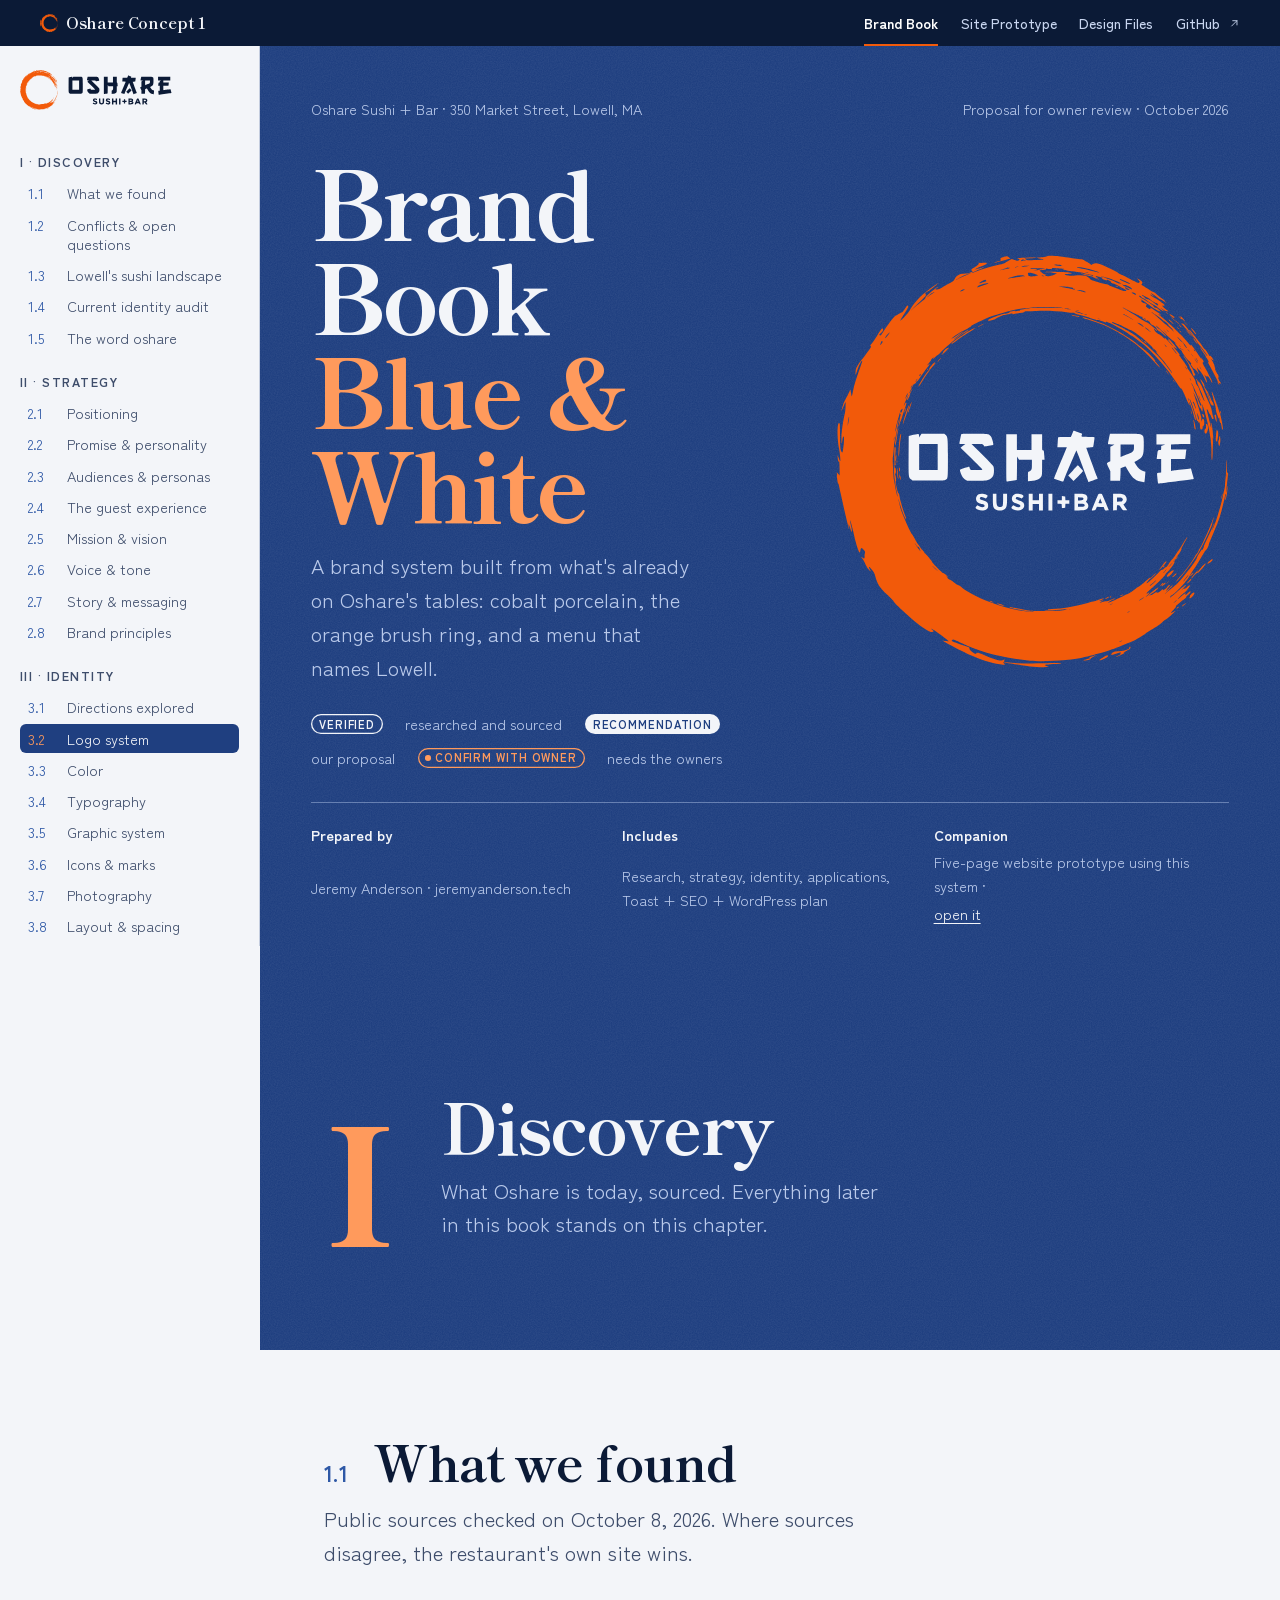
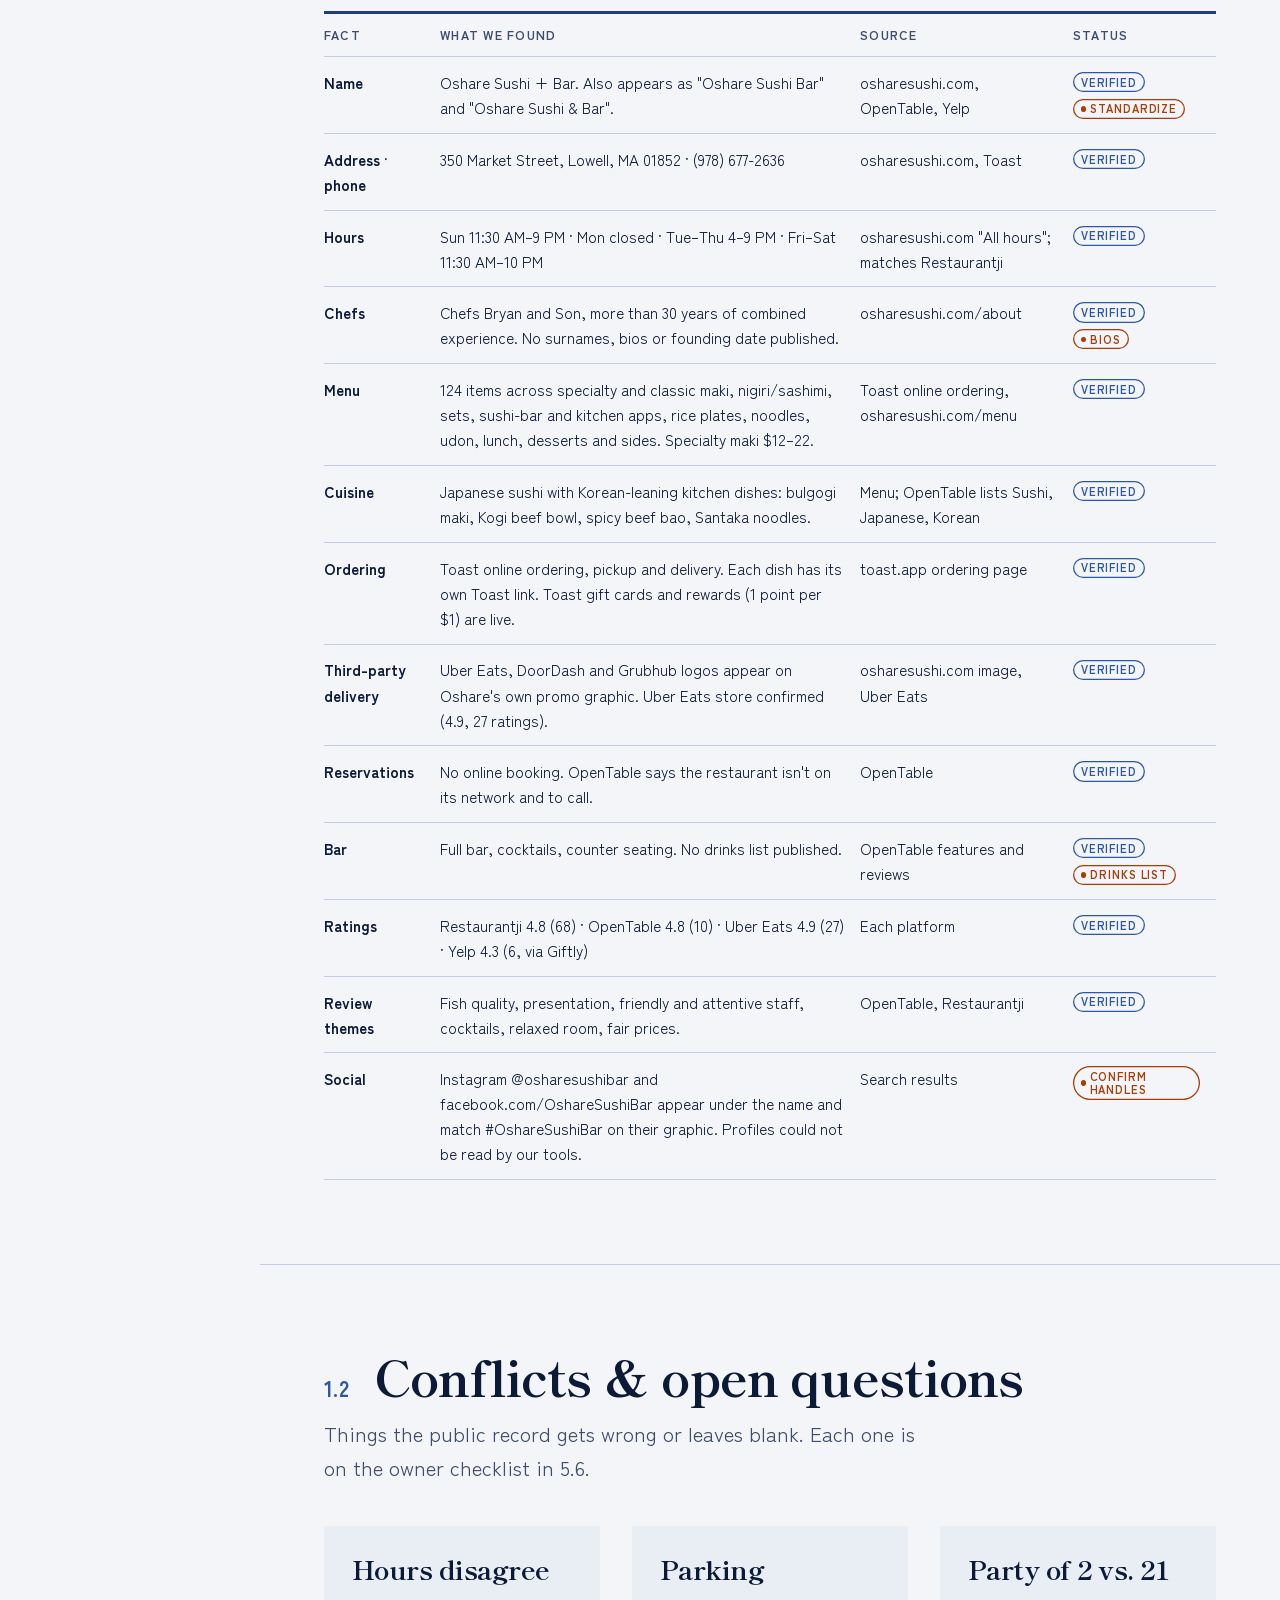
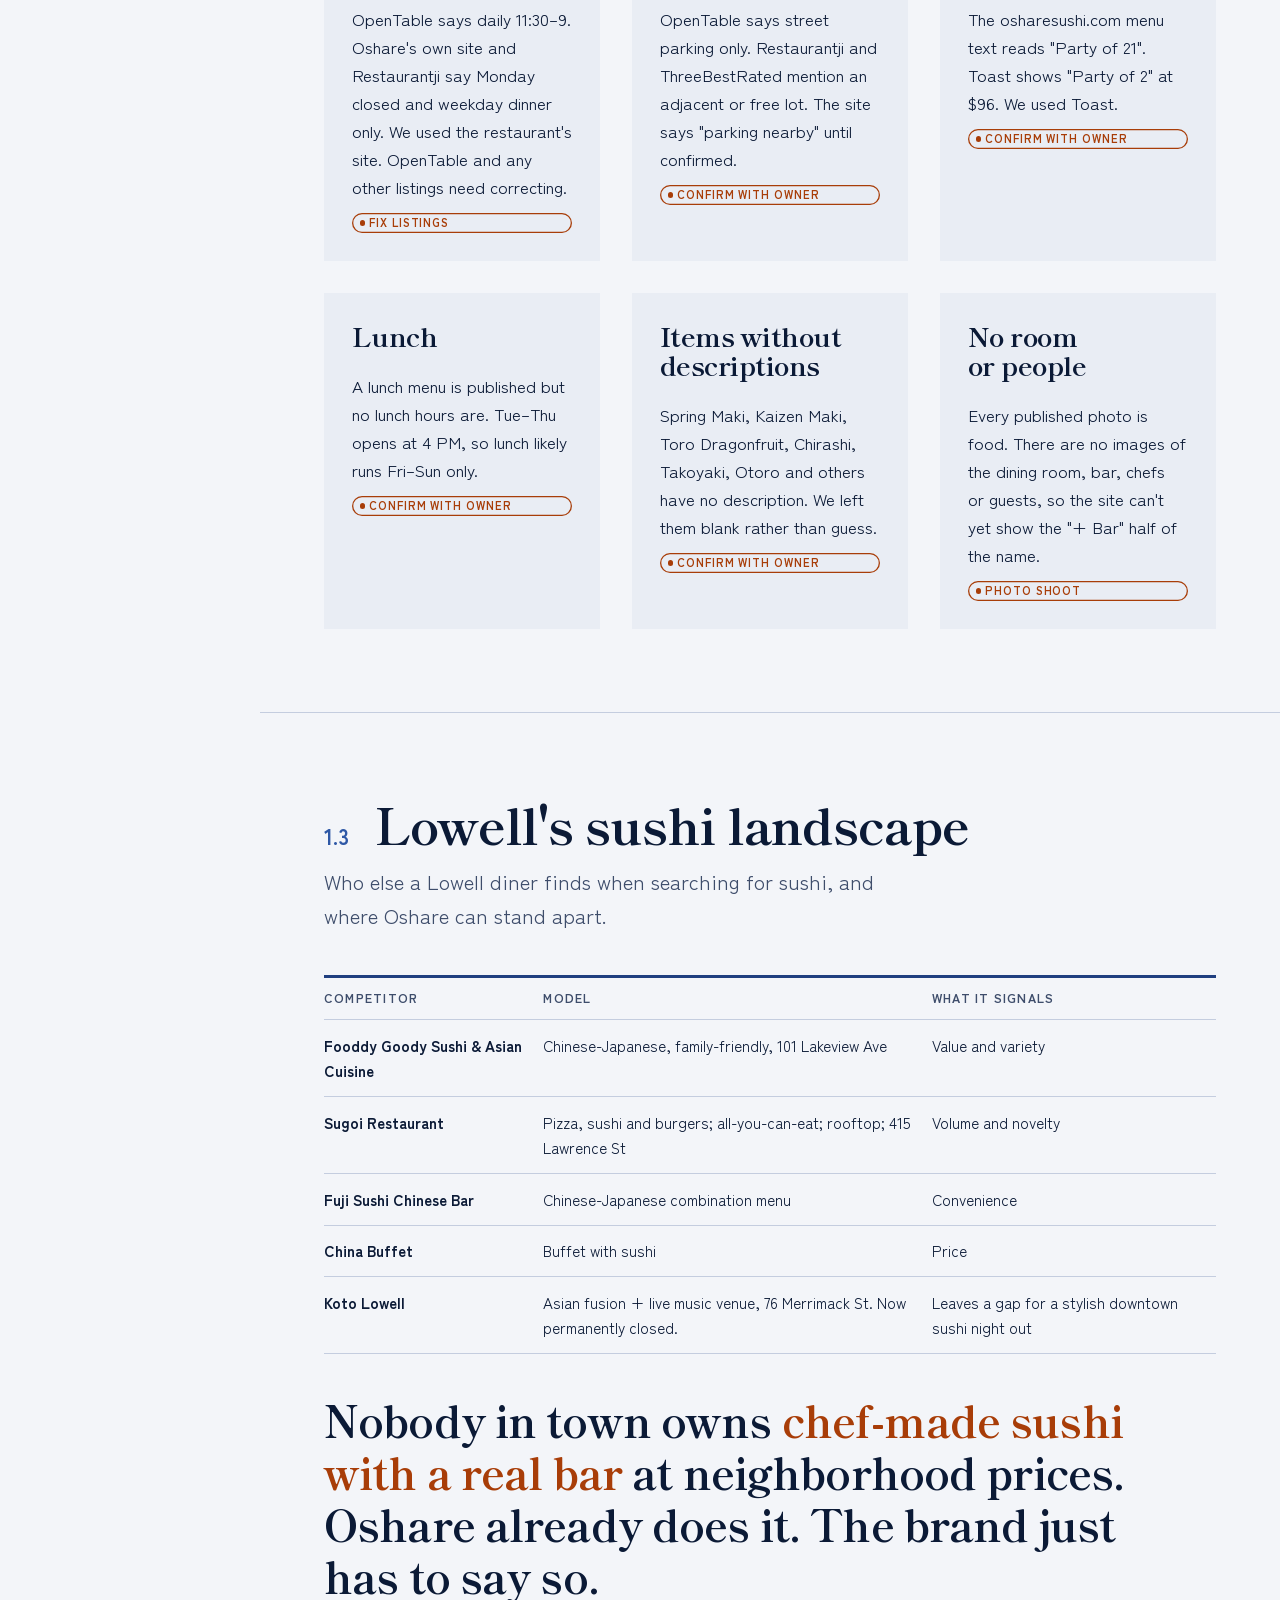
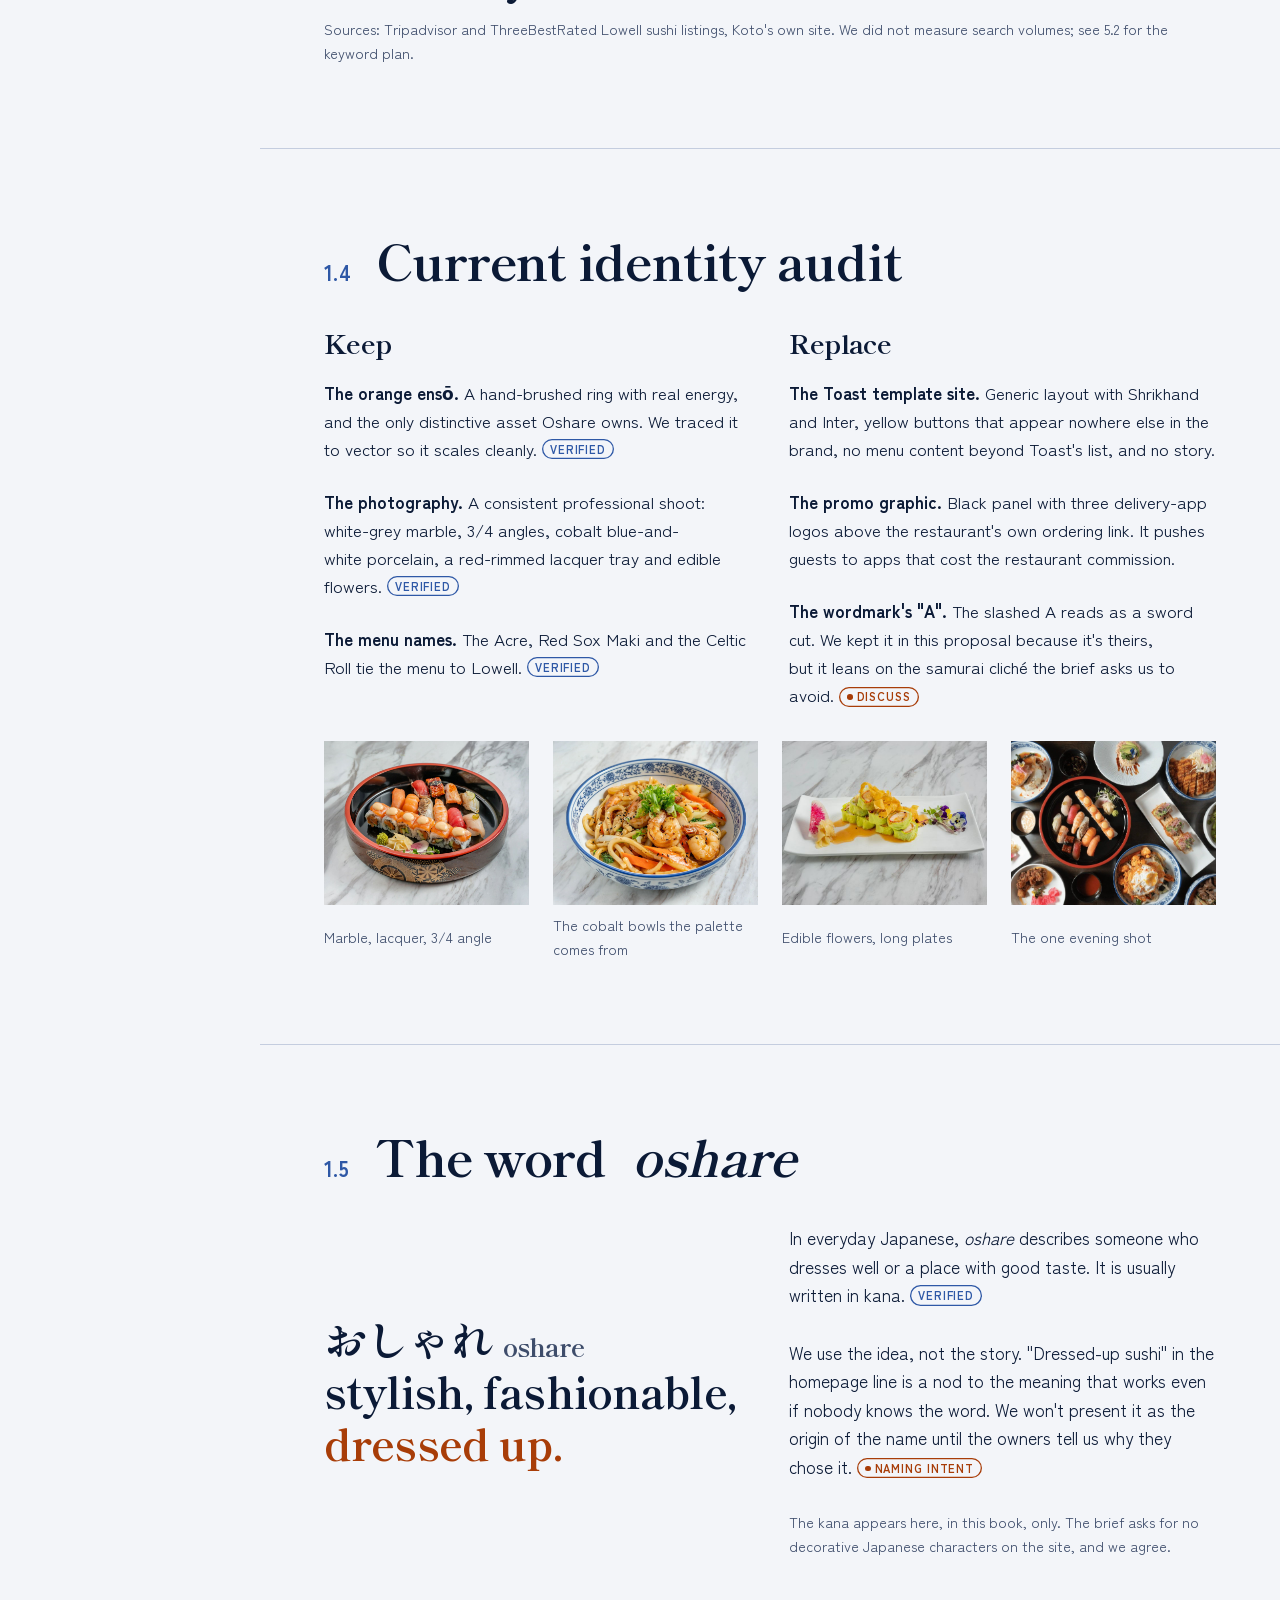
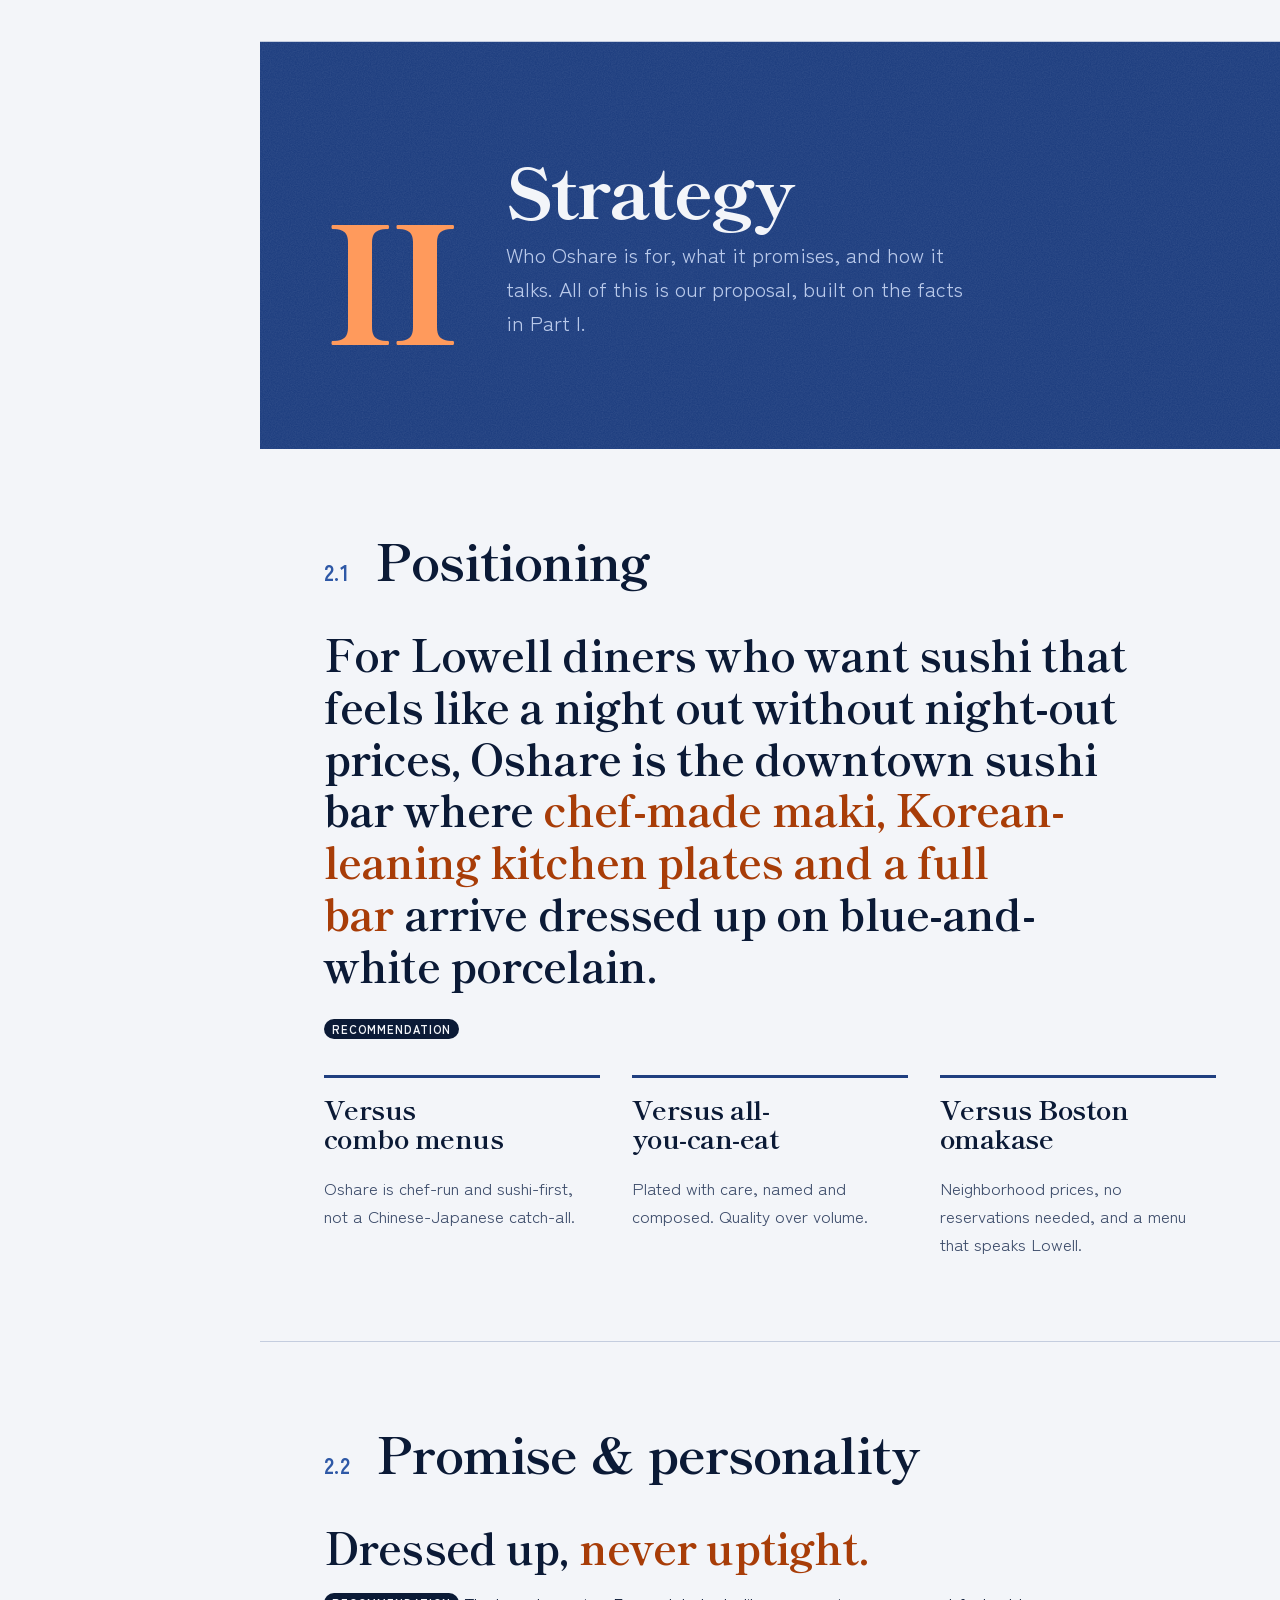
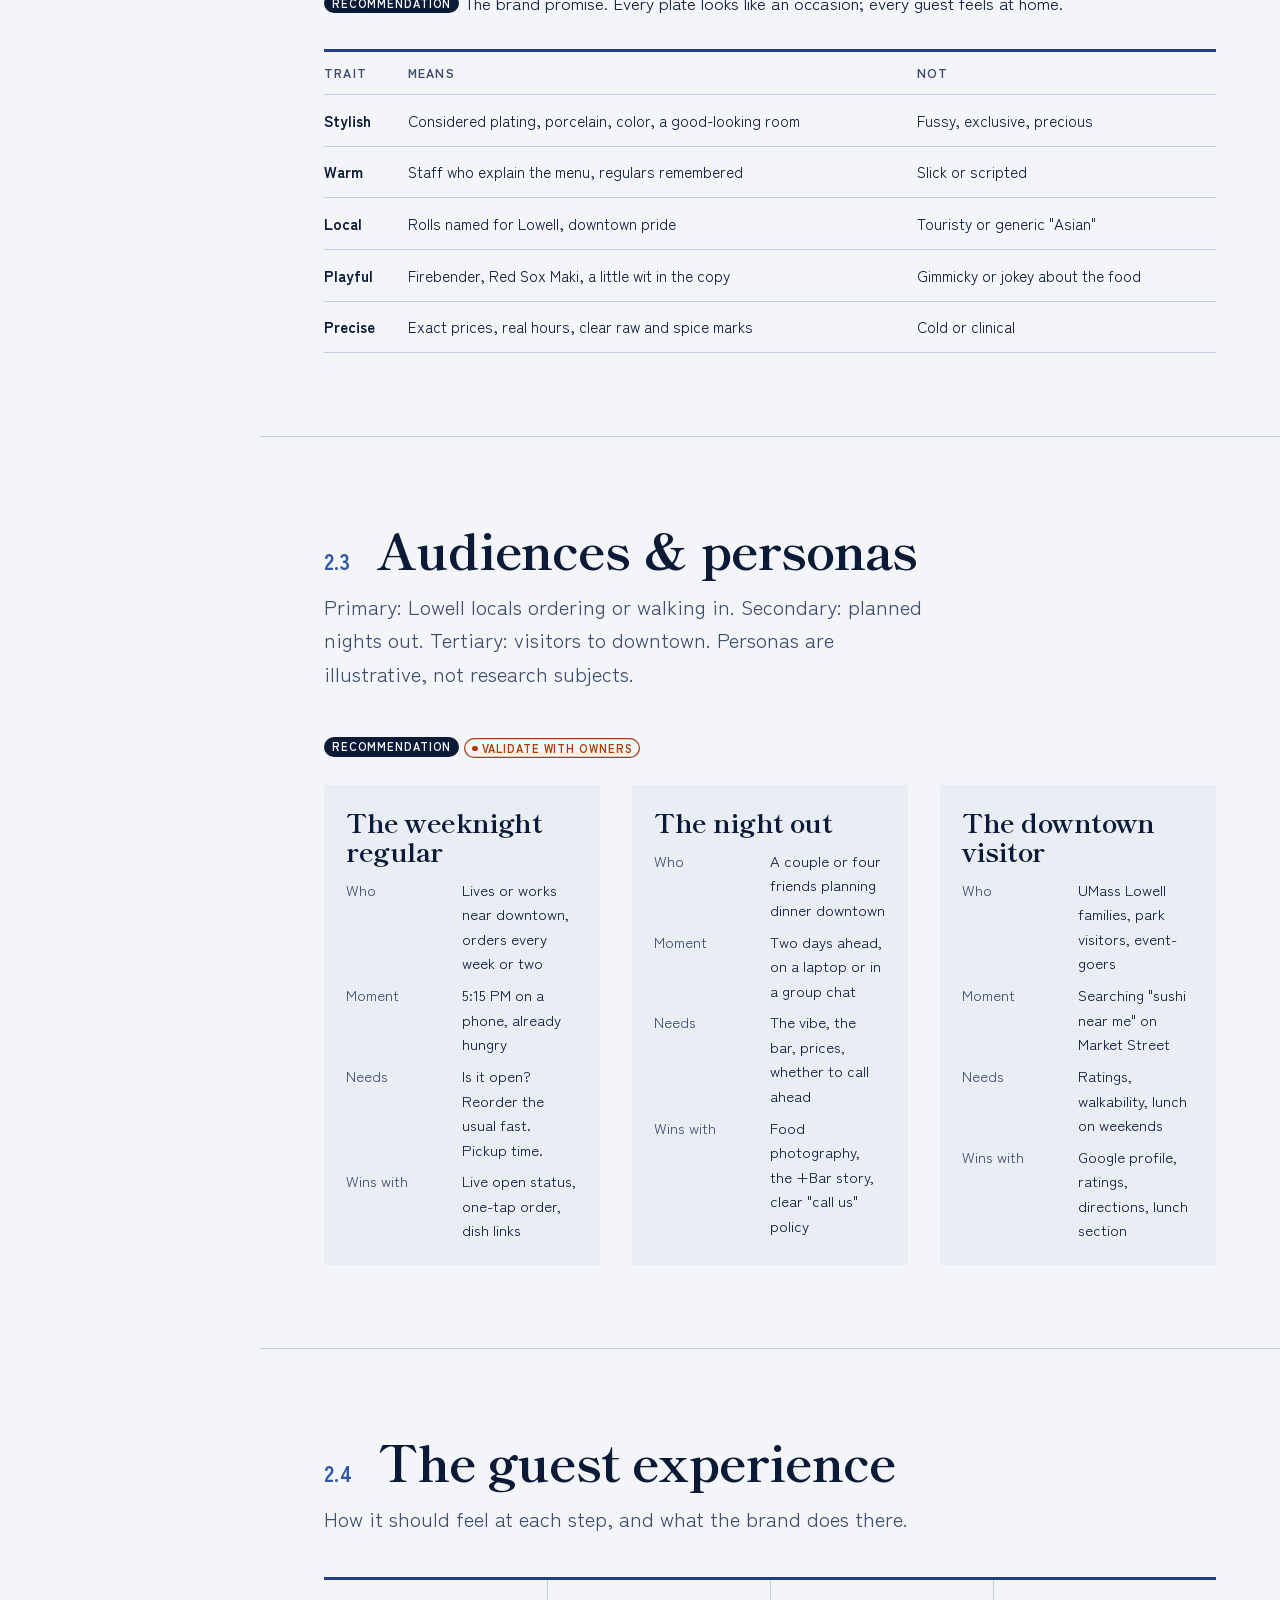
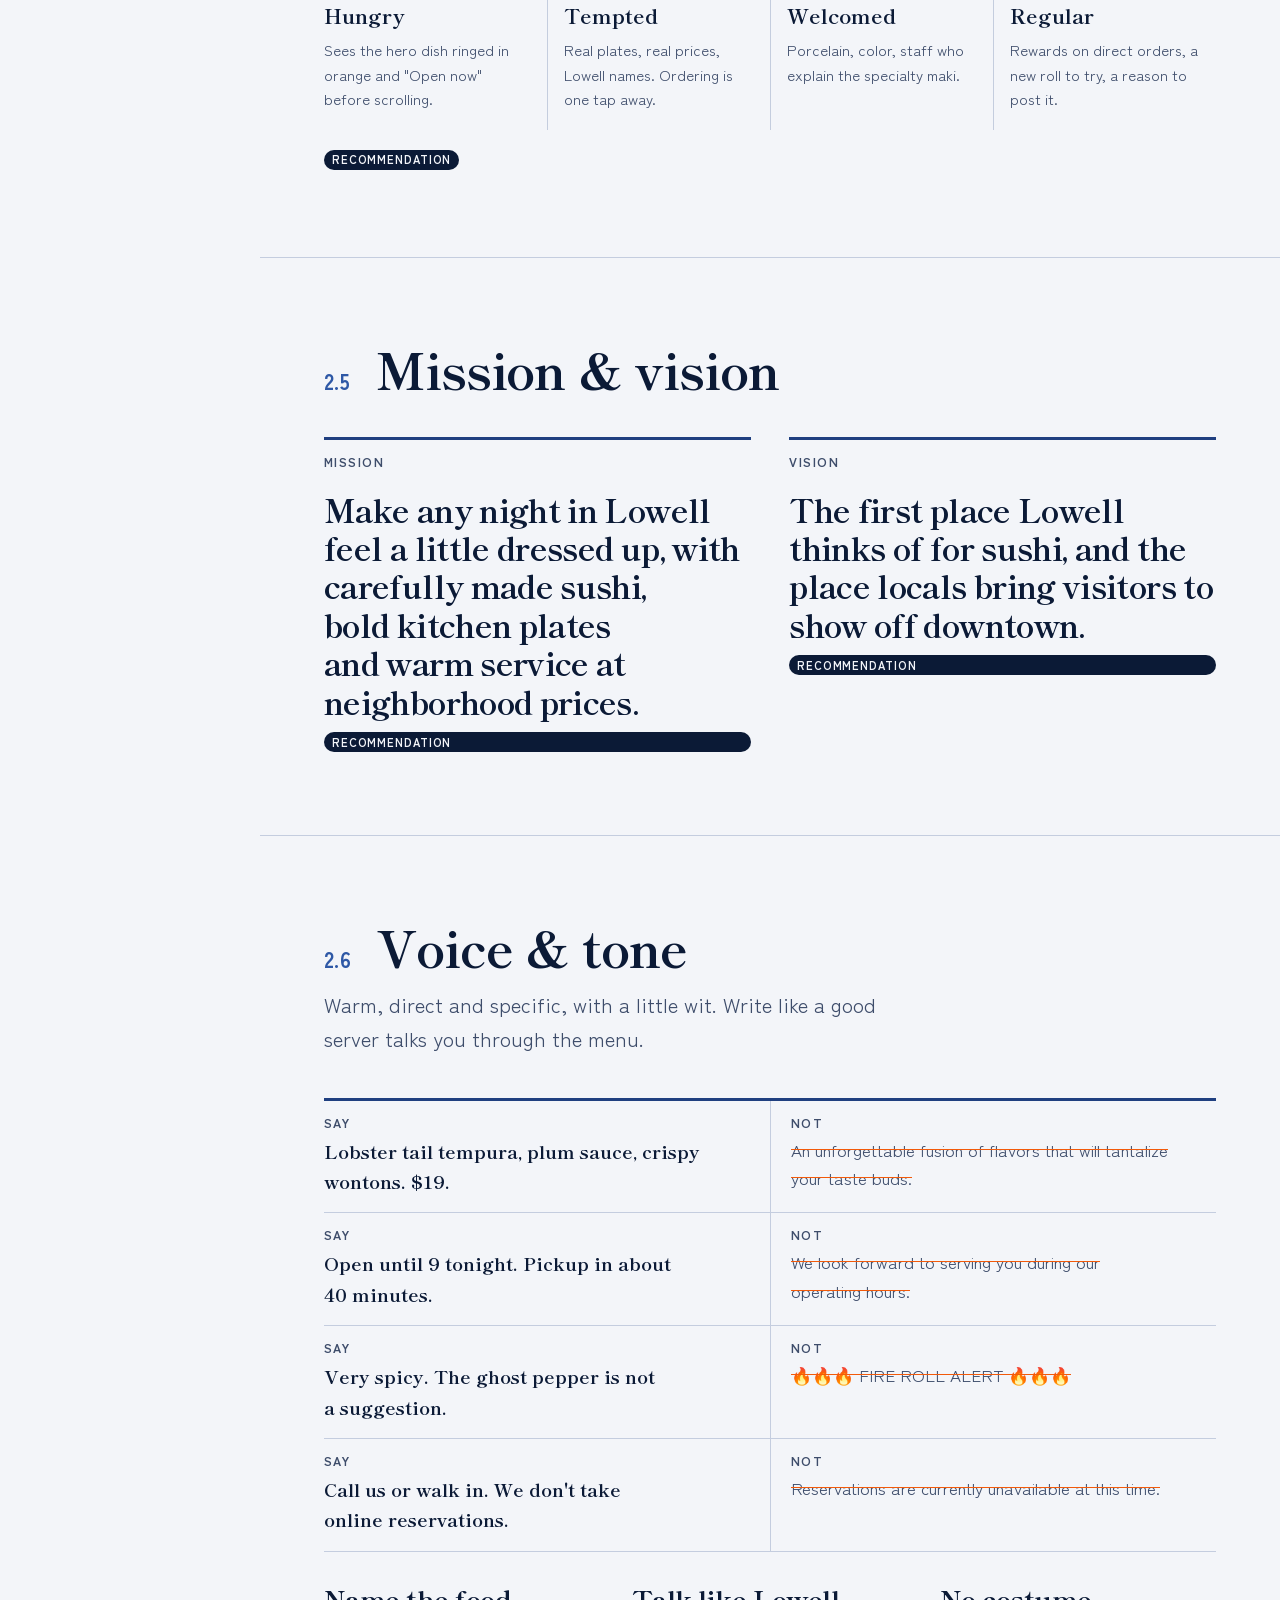
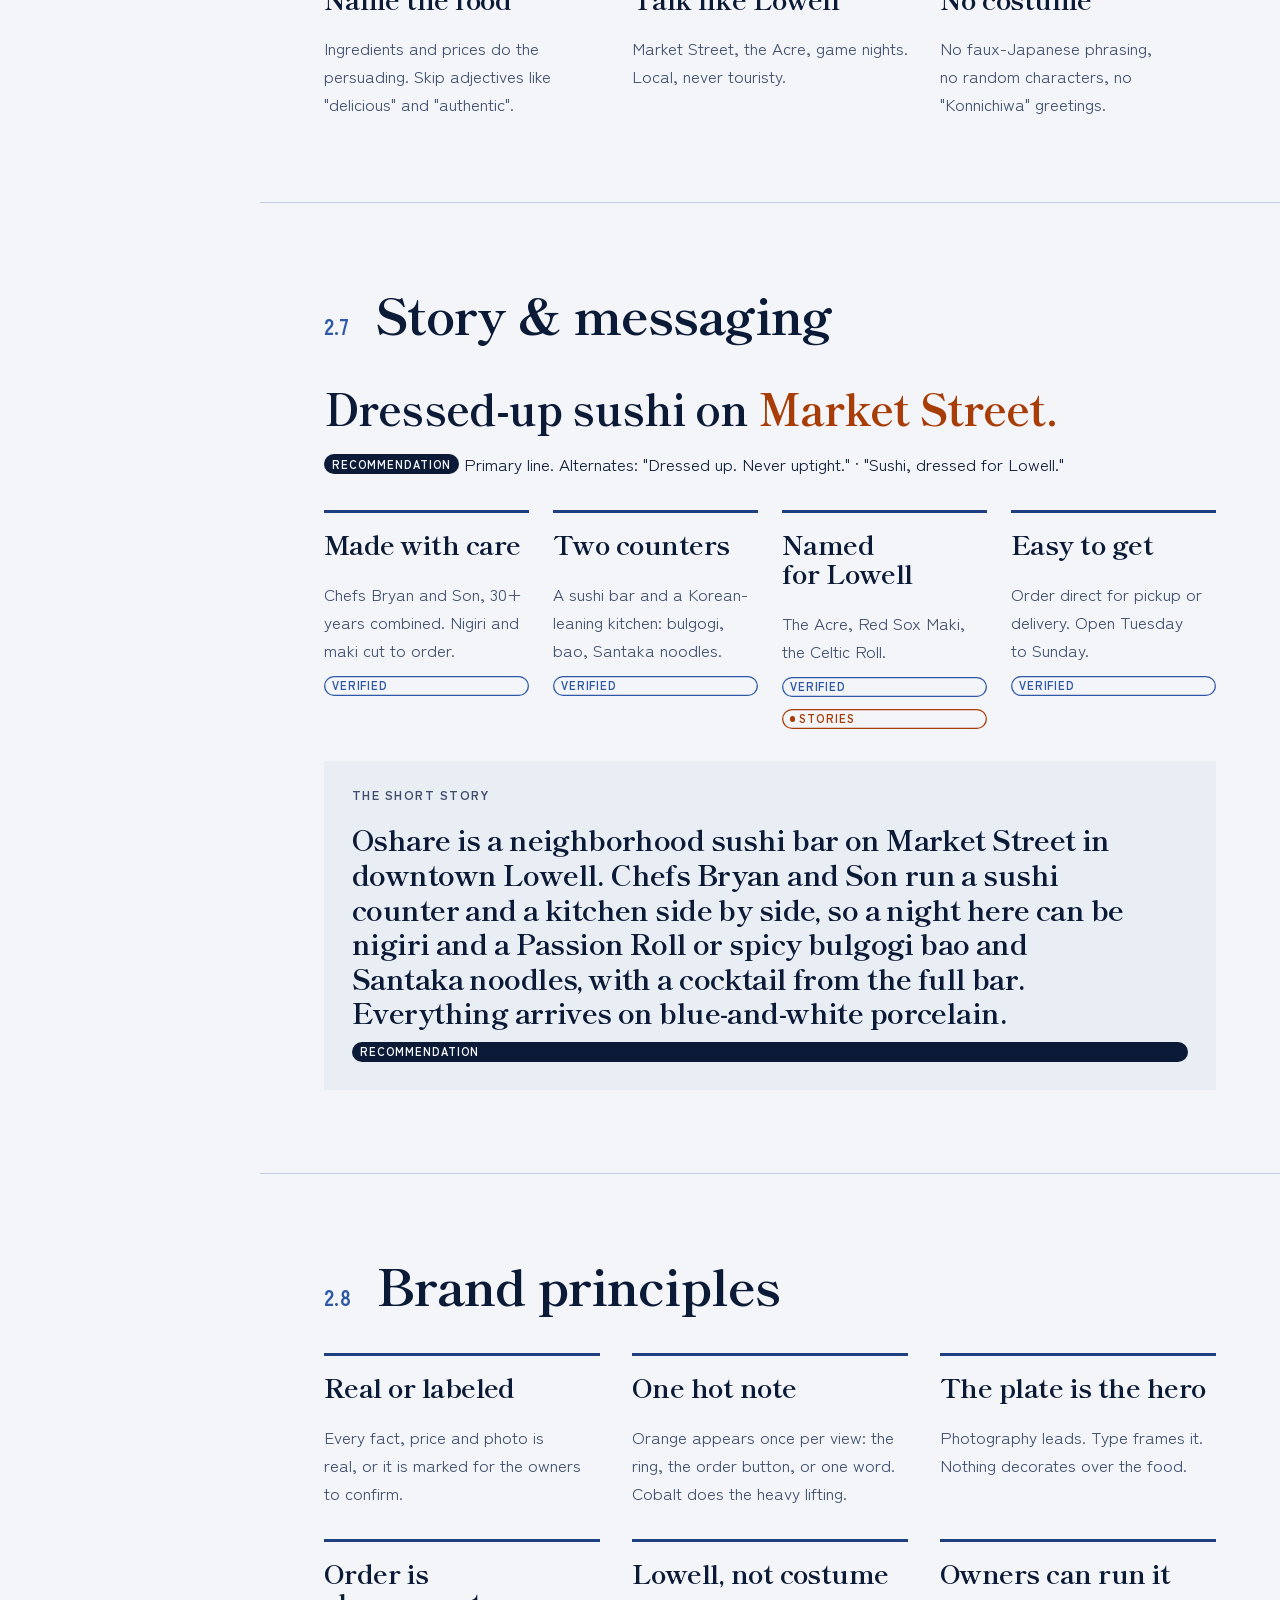
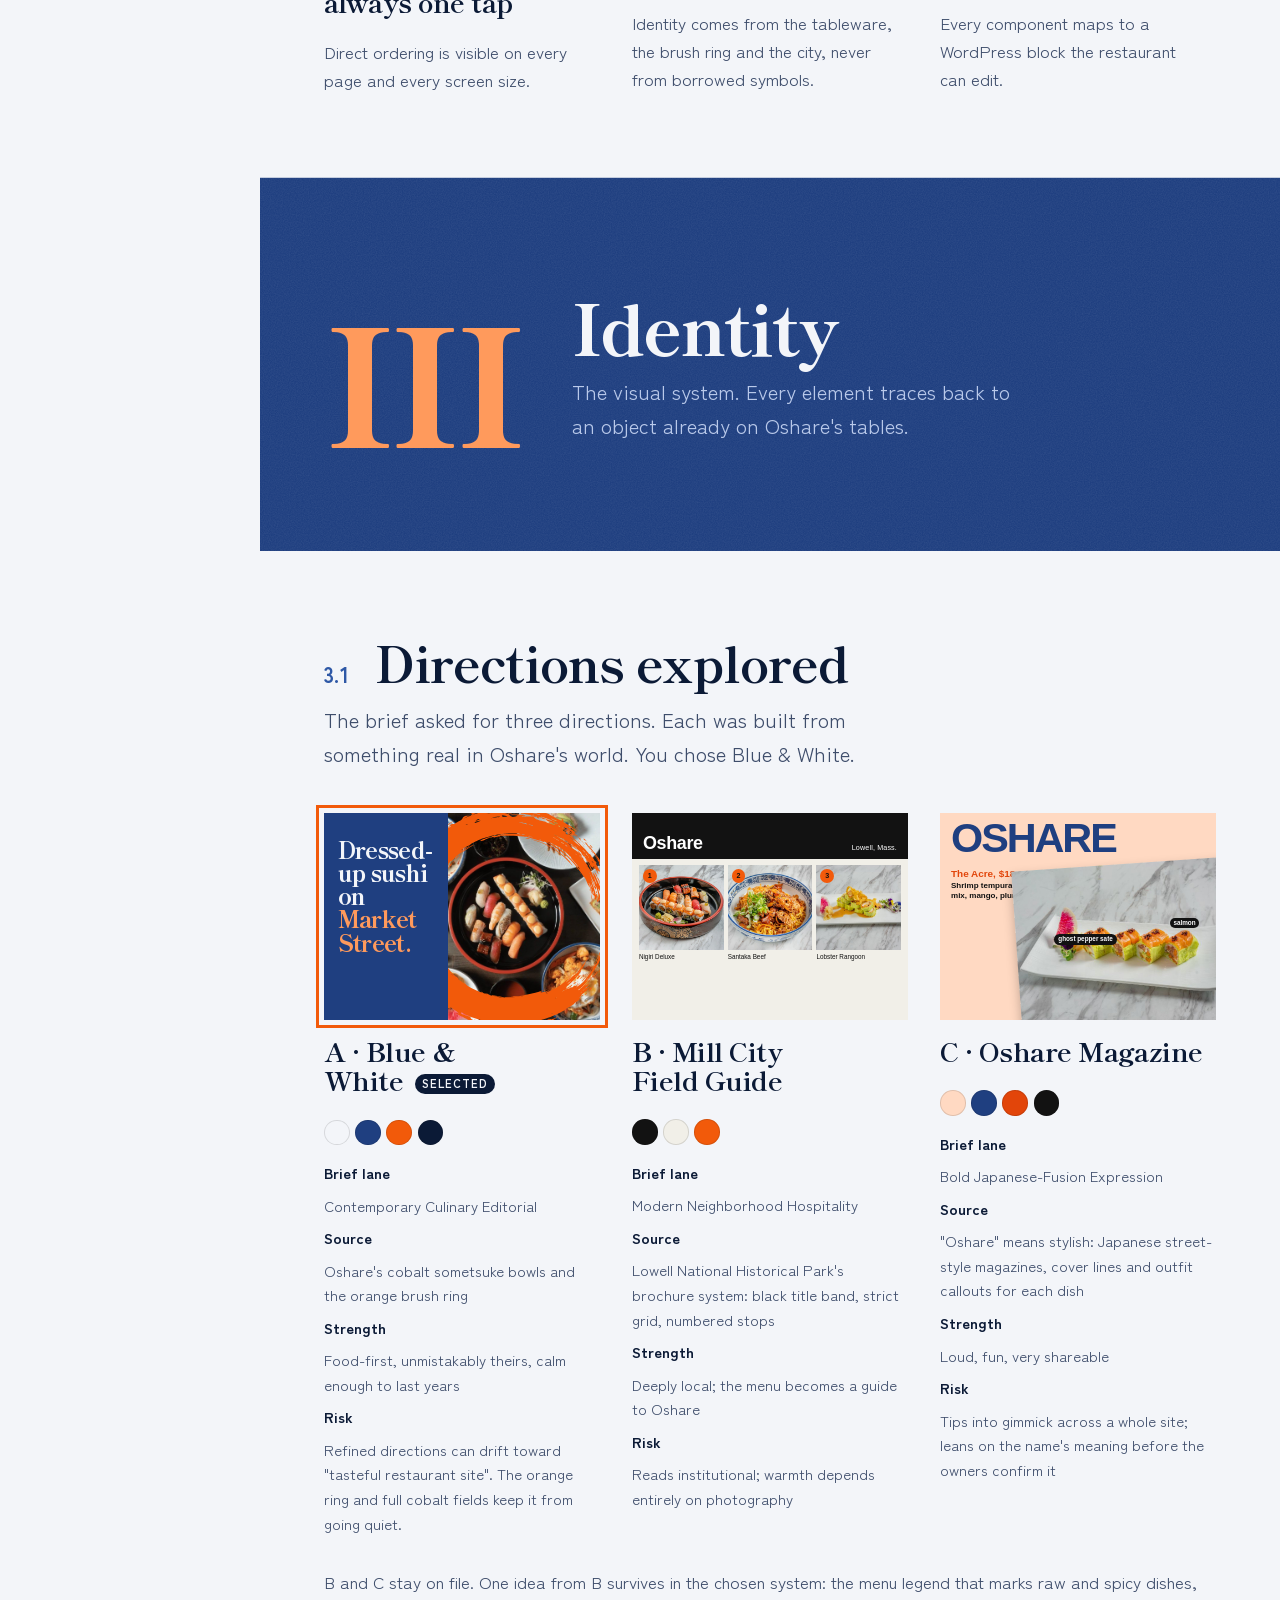
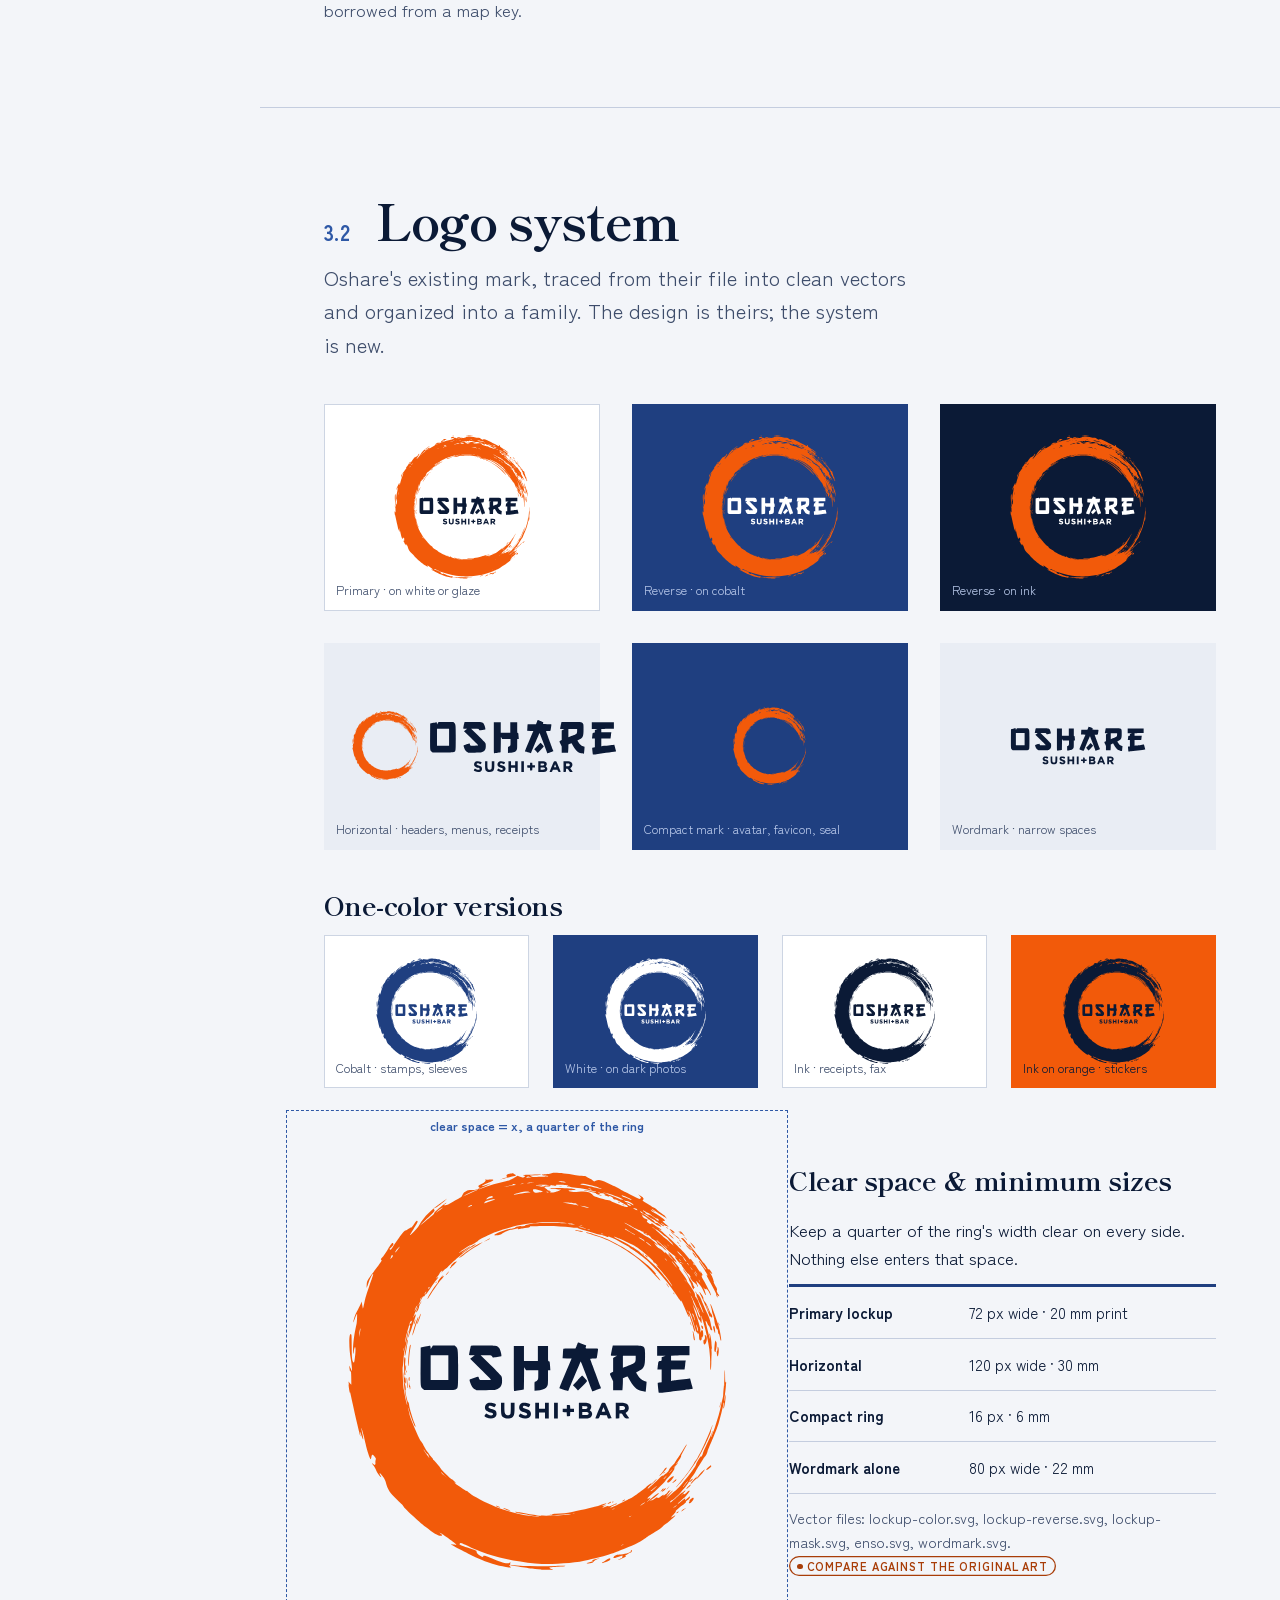
==== commit 994c2d66: "Adapt for narrow phones, larger text, touch and landscape - Breakpoints converted to em so layouts f" ====
--- a/brand-book/index.html
+++ b/brand-book/index.html
@@ -8,8 +8,8 @@
 <meta name="description" content="Brand book and build plan for Oshare Sushi + Bar, Lowell MA.">
 <link rel="preconnect" href="https://fonts.googleapis.com"><link rel="preconnect" href="https://fonts.gstatic.com" crossorigin>
 <link rel="stylesheet" href="https://fonts.googleapis.com/css2?family=Shippori+Mincho+B1:wght@500;700;800&family=Zen+Kaku+Gothic+New:wght@400;500;700&display=swap">
-<link rel="stylesheet" href="../assets/oshare.css">
-<link rel="stylesheet" href="../assets/bb.css">
+<link rel="stylesheet" href="../assets/oshare.css?v=918e358a">
+<link rel="stylesheet" href="../assets/bb.css?v=90ea4d2f">
 </head>
 <body>
 <svg width="0" height="0" style="position:absolute" aria-hidden="true">
@@ -670,6 +670,6 @@
 <footer class="bbfoot field"><span>Oshare Sushi + Bar · Brand Book · Proposal, October 2026</span><span>Jeremy Anderson · jeremyanderson.tech</span></footer>
 </main>
 </div>
-<script src="../assets/bb.js"></script>
+<script src="../assets/bb.js?v=84df53e7"></script>
 </body>
 </html>
--- a/assets/oshare.css
+++ b/assets/oshare.css
@@ -138,7 +138,7 @@
 .status[data-open="false"] .status__dot { background: var(--enso-ink); color: var(--enso-ink); }
 .status b { color: var(--ink); font-weight: 700; }
 .menu-btn { display: none; }
-@media (max-width: 920px) {
+@media (max-width: 57.5em) {
   .nav, .hdr .status { display: none; }
   .hdr__act { margin-left: auto; }
   .menu-btn { display: inline-flex; width: 48px; height: 48px; align-items: center; justify-content: center; border-radius: 999px; border: 1.5px solid var(--line); background: transparent; color: var(--ink); cursor: pointer; }
@@ -148,11 +148,11 @@
   .hdr[data-open="true"] .nav a::after { display: none; }
   .brand .wordmark { width: 92px; }
 }
-@media (max-width: 420px) { .hdr .btn { padding-inline: .9em; } }
+@media (max-width: 26.25em) { .hdr .btn { padding-inline: .9em; } }
 
 /* mobile order bar */
 .orderbar { display: none; }
-@media (max-width: 920px) {
+@media (max-width: 57.5em) {
   .orderbar { display: grid; grid-template-columns: 1.6fr 1fr 1fr; gap: 1px; position: fixed; left: 0; right: 0; bottom: 0; z-index: 45;
     background: var(--line); border-top: 1px solid var(--line); padding-bottom: env(safe-area-inset-bottom, 0px); }
   .orderbar a { display: flex; align-items: center; justify-content: center; gap: .45em; min-height: 56px; background: var(--glaze); color: var(--ink); font-weight: 700; font-size: .95rem; text-decoration: none; }
@@ -187,7 +187,7 @@
 /* the ring is sized to the rendered photo scale so it always circles the lacquer tray */
 .hero__photo .enso { position: absolute; width: max(58cqw, 81cqh); left: 37.5%; top: 48.9%; transform: translate(-50%, -50%) rotate(-8deg); }
 .hero__photo figcaption { position: absolute; right: var(--s4); bottom: var(--s4); background: color-mix(in srgb, var(--cobalt) 88%, transparent); color: var(--on-cobalt); font-size: var(--fs-xs); padding: .35rem .7rem; border-radius: 999px; letter-spacing: .02em; }
-@media (max-width: 920px) {
+@media (max-width: 57.5em) {
   .hero { grid-template-columns: 1fr; }
   .hero__copy { padding: var(--s7) var(--gutter) var(--s6); }
   .hero { min-height: 0; } .hero__photo { height: auto; aspect-ratio: 1372 / 984; }
@@ -201,7 +201,7 @@
 .sec-head p { font-size: var(--fs-lead); color: var(--ink-2); max-width: 46ch; }
 .field .sec-head p { color: var(--on-cobalt-2); }
 .sec-head--split { max-width: none; grid-template-columns: minmax(0, 1fr) auto; align-items: end; }
-@media (max-width: 720px) { .sec-head--split { grid-template-columns: 1fr; } }
+@media (max-width: 45em) { .sec-head--split { grid-template-columns: 1fr; } }
 
 /* tonight strip */
 .tonight { border-bottom: 1px solid var(--line); background: var(--glaze-2); }
@@ -210,7 +210,7 @@
 .tonight__hours { display: flex; flex-wrap: wrap; gap: .25rem 1.25rem; font-size: var(--fs-sm); color: var(--ink-2); }
 .tonight__hours span[aria-current] { color: var(--ink); font-weight: 700; }
 .tonight__acts { display: flex; gap: var(--s3); flex-wrap: wrap; }
-@media (max-width: 920px) { .tonight__in { grid-template-columns: 1fr; gap: var(--s3); } }
+@media (max-width: 57.5em) { .tonight__in { grid-template-columns: 1fr; gap: var(--s3); } }
 
 /* Lowell rolls */
 .named { display: grid; grid-template-columns: repeat(3, minmax(0, 1fr)); border-top: 1px solid var(--on-cobalt-2); }
@@ -221,7 +221,7 @@
 .named .price { font-family: var(--display); font-size: 1.35rem; color: var(--enso-hi); font-weight: 700; }
 .named p { color: var(--on-cobalt-2); }
 .named .why { font-size: var(--fs-sm); color: var(--on-cobalt); border-top: 1px dashed color-mix(in srgb, var(--on-cobalt-2) 60%, transparent); padding-top: var(--s3); }
-@media (max-width: 860px) { .named { grid-template-columns: 1fr; } .named article, .named article + article { padding: var(--s5) 0; border-right: 0; border-bottom: 1px solid color-mix(in srgb, var(--on-cobalt-2) 45%, transparent); } }
+@media (max-width: 53.75em) { .named { grid-template-columns: 1fr; } .named article, .named article + article { padding: var(--s5) 0; border-right: 0; border-bottom: 1px solid color-mix(in srgb, var(--on-cobalt-2) 45%, transparent); } }
 
 /* plates (signature dishes with real photos) */
 .plates { display: grid; grid-template-columns: repeat(12, minmax(0, 1fr)); gap: clamp(1rem, .5rem + 1.6vw, 2rem); }
@@ -241,8 +241,8 @@
 .plate .price { font-family: var(--display); font-weight: 700; font-size: 1.2rem; color: var(--enso-ink); white-space: nowrap; }
 .plate p { color: var(--ink-2); font-size: .98rem; }
 .plate .link-arrow { justify-self: start; }
-@media (max-width: 960px) { .plate, .plate--lg { grid-column: span 6; } .plate--wide { grid-column: span 12; } }
-@media (max-width: 600px) { .plates { grid-template-columns: 1fr; } .plate, .plate--lg, .plate--wide { grid-column: auto; } .plate--wide .plate__img { aspect-ratio: 5 / 4; } .plate--wide .plate__ring { width: 34%; } }
+@media (max-width: 60em) { .plate, .plate--lg { grid-column: span 6; } .plate--wide { grid-column: span 12; } }
+@media (max-width: 37.5em) { .plates { grid-template-columns: 1fr; } .plate, .plate--lg, .plate--wide { grid-column: auto; } .plate--wide .plate__img { aspect-ratio: 5 / 4; } .plate--wide .plate__ring { width: 34%; } }
 
 /* two counters */
 .counters { display: grid; grid-template-columns: minmax(0, 1fr) minmax(0, 1fr); gap: 0; }
@@ -255,13 +255,13 @@
 .counter li { display: flex; justify-content: space-between; gap: var(--s4); padding: .65rem 0; border-bottom: 1px solid var(--line); }
 .counter.field li { border-bottom-color: color-mix(in srgb, var(--on-cobalt-2) 35%, transparent); }
 .counter li span:last-child { font-variant-numeric: tabular-nums; font-weight: 700; }
-@media (max-width: 860px) { .counters { grid-template-columns: 1fr; } }
+@media (max-width: 53.75em) { .counters { grid-template-columns: 1fr; } }
 
 /* chefs line */
 .chefs { display: grid; grid-template-columns: minmax(0, 7fr) minmax(0, 5fr); gap: clamp(2rem, 4vw, 5rem); align-items: center; }
 .chefs blockquote { margin: 0; font-family: var(--display); font-size: clamp(1.7rem, 1.1rem + 2.2vw, 3.1rem); line-height: 1.18; font-weight: 700; letter-spacing: -.02em; }
 .chefs blockquote span { color: var(--enso-ink); }
-@media (max-width: 860px) { .chefs { grid-template-columns: 1fr; } }
+@media (max-width: 53.75em) { .chefs { grid-template-columns: 1fr; } }
 
 /* bar band (dark photo) */
 .barband { position: relative; color: #F3F5F9; isolation: isolate; overflow: hidden; }
@@ -279,7 +279,7 @@
 .rating__n { font-family: var(--display); font-size: clamp(2.6rem, 2rem + 2vw, 3.8rem); font-weight: 800; line-height: 1; color: var(--cobalt-ink); }
 .rating__n small { font-size: .4em; color: var(--ink-2); font-weight: 500; }
 .rating__src { font-size: var(--fs-sm); color: var(--ink-2); }
-@media (max-width: 720px) { .ratings { grid-template-columns: 1fr; } .rating + .rating { padding-left: 0; border-left: 0; } }
+@media (max-width: 45em) { .ratings { grid-template-columns: 1fr; } .rating + .rating { padding-left: 0; border-left: 0; } }
 
 /* visit block */
 .visit { display: grid; grid-template-columns: minmax(0, 1fr) minmax(0, 1fr); gap: clamp(2rem, 4vw, 5rem); }
@@ -295,7 +295,7 @@
 .fact { display: grid; grid-template-columns: 1.5rem 1fr; gap: var(--s3); align-items: start; }
 .fact .ico { margin-top: .3em; color: var(--cobalt-2); }
 .field .fact .ico { color: var(--enso); }
-@media (max-width: 860px) { .visit { grid-template-columns: 1fr; } }
+@media (max-width: 53.75em) { .visit { grid-template-columns: 1fr; } }
 
 /* map card (link out; no iframe) */
 .mapcard { display: block; position: relative; aspect-ratio: 4 / 3; background: var(--wash); text-decoration: none; color: var(--ink); overflow: hidden; }
@@ -315,7 +315,7 @@
 .ftr a:hover { text-decoration: underline; }
 .ftr__base { margin-top: var(--s7); display: flex; flex-wrap: wrap; justify-content: space-between; gap: var(--s4); font-size: var(--fs-xs); color: var(--on-cobalt-2); }
 .ftr__base button { background: none; border: 1px solid color-mix(in srgb, var(--on-cobalt-2) 60%, transparent); color: var(--on-cobalt); border-radius: 999px; padding: .35rem .8rem; font: inherit; cursor: pointer; }
-@media (max-width: 860px) { .ftr__top { grid-template-columns: 1fr; } .ftr__cols { grid-template-columns: 1fr 1fr; } }
+@media (max-width: 53.75em) { .ftr__top { grid-template-columns: 1fr; } .ftr__cols { grid-template-columns: 1fr 1fr; } }
 
 /* pitch notes: what needs the owner's confirmation */
 .note { display: inline-flex; align-items: center; gap: .35em; font: 500 var(--fs-xs)/1.35 var(--sans); letter-spacing: .01em; color: var(--enso-ink);
@@ -330,7 +330,7 @@
 .phead p { font-size: var(--fs-lead); color: var(--on-cobalt-2); max-width: 46ch; margin-top: var(--s4); }
 .phead .enso { position: absolute; width: clamp(240px, 34vw, 520px); right: -4%; top: 50%; transform: translateY(-50%) rotate(12deg); opacity: .95; }
 .phead__in { position: relative; z-index: 1; }
-@media (max-width: 720px) { .phead .enso { width: 62vw; right: -24vw; opacity: .55; } }
+@media (max-width: 45em) { .phead .enso { width: 62vw; right: -24vw; opacity: .55; } }
 
 /* ---------- menu page ---------- */
 .mtools { position: sticky; top: calc(env(safe-area-inset-top, 0px) + 69px); z-index: 30; background: color-mix(in srgb, var(--glaze) 95%, transparent); backdrop-filter: blur(8px); -webkit-backdrop-filter: blur(8px); border-bottom: 1px solid var(--line); }
@@ -347,7 +347,7 @@
 .search input { min-height: 40px; width: 12rem; border-radius: 999px; border: 1.5px solid var(--line); background: var(--glaze); color: var(--ink); padding: .35rem .9rem .35rem 2.1rem; font: 400 .95rem var(--sans); }
 .search input::placeholder { color: var(--ink-2); }
 .search .ico { position: absolute; left: .75rem; top: 50%; transform: translateY(-50%); color: var(--ink-2); }
-@media (max-width: 920px) { .mtools { top: calc(env(safe-area-inset-top, 0px) + 69px); } .mtools__in { grid-template-columns: 1fr; } .search input { width: 100%; } .filters { overflow-x: auto; } .search { flex: 1; } }
+@media (max-width: 57.5em) { .mtools { top: calc(env(safe-area-inset-top, 0px) + 69px); } .mtools__in { grid-template-columns: 1fr; } .search input { width: 100%; } .filters { overflow-x: auto; } .search { flex: 1; } }
 
 .legend { display: flex; flex-wrap: wrap; gap: .5rem 1.5rem; font-size: var(--fs-sm); color: var(--ink-2); padding-block: var(--s5) 0; }
 .legend span { display: inline-flex; align-items: center; gap: .4em; }
@@ -376,12 +376,12 @@
 .oos { font-size: var(--fs-xs); color: var(--enso-ink); font-weight: 700; }
 .mitem[hidden] { display: none !important; }
 .mempty { padding: var(--s6) 0; color: var(--ink-2); }
-@media (max-width: 860px) { .mlist { grid-template-columns: 1fr; } .mcat__head { grid-template-columns: 1fr; } .mcat__head p { text-align: left; } }
-@media (max-width: 420px) { .mitem--photo { grid-template-columns: 84px minmax(0, 1fr) auto; } .mitem--photo .mitem__img { width: 84px; } }
+@media (max-width: 53.75em) { .mlist { grid-template-columns: 1fr; } .mcat__head { grid-template-columns: 1fr; } .mcat__head p { text-align: left; } }
+@media (max-width: 26.25em) { .mitem--photo { grid-template-columns: 84px minmax(0, 1fr) auto; } .mitem--photo .mitem__img { width: 84px; } }
 .sushi-guide { display: grid; grid-template-columns: repeat(3, minmax(0, 1fr)); gap: var(--s5); padding: var(--s5); background: var(--wash); margin-top: var(--s5); }
 .sushi-guide b { display: block; font-family: var(--display); font-size: 1.15rem; }
 .sushi-guide p { font-size: .92rem; color: var(--ink-2); }
-@media (max-width: 720px) { .sushi-guide { grid-template-columns: 1fr; } }
+@media (max-width: 45em) { .sushi-guide { grid-template-columns: 1fr; } }
 
 /* ---------- gallery ---------- */
 .gallery { columns: 3 280px; column-gap: clamp(.75rem, 1.5vw, 1.25rem); }
@@ -405,12 +405,12 @@
 .prose h2 { font-size: var(--fs-h2); }
 .prose p { font-size: 1.08rem; }
 .prose .lede { font-size: var(--fs-lead); }
-@media (max-width: 860px) { .story-grid { grid-template-columns: 1fr; } }
+@media (max-width: 53.75em) { .story-grid { grid-template-columns: 1fr; } }
 .gaps { display: grid; grid-template-columns: repeat(3, minmax(0, 1fr)); gap: var(--s5); }
 .gap { border: 1.5px dashed color-mix(in srgb, var(--on-cobalt-2) 70%, transparent); padding: var(--s5); display: grid; gap: var(--s3); align-content: start; min-height: 220px; }
 .gap h3 { font-size: var(--fs-h3); }
 .gap p { color: var(--on-cobalt-2); font-size: .95rem; }
-@media (max-width: 860px) { .gaps { grid-template-columns: 1fr; } }
+@media (max-width: 53.75em) { .gaps { grid-template-columns: 1fr; } }
 
 /* motion */
 @media (prefers-reduced-motion: reduce) {
@@ -418,12 +418,12 @@
 }
 
 .barstack { grid-template-columns: minmax(0,1fr) minmax(0,1fr); }
-@media (max-width: 760px) { .barstack { grid-template-columns: 1fr !important; } }
+@media (max-width: 47.5em) { .barstack { grid-template-columns: 1fr !important; } }
 html.hide-notes .note-block { display: none; }
 
 .nowrap { white-space: nowrap; }
 .btn .short { display: none; }
-@media (max-width: 520px) { .hdr .btn .long { display: none; } .hdr .btn .short { display: inline; } }
+@media (max-width: 32.5em) { .hdr .btn .long { display: none; } .hdr .btn .short { display: inline; } }
 
 /* ---------- concept bar (GitHub Pages presentation wrapper) ---------- */
 .concept { background: #0B1A36; color: #F3F5F9; font: 500 .88rem/1 var(--sans); position: relative; z-index: 50; }
@@ -438,4 +438,84 @@
 .concept__links { display: flex; gap: 1.4rem; margin-left: auto; }
 .concept__links .ext svg { width: .9em; height: .9em; }
 .concept :focus-visible { outline-color: #F25A0A; outline-offset: -2px; }
-@media (max-width: 640px) { .concept__in { gap: 1rem; } .concept__links { gap: 1rem; } .concept__home span.t { display: none; } }
+@media (max-width: 40em) { .concept__in { gap: 1rem; } .concept__links { gap: 1rem; } .concept__home span.t { display: none; } }
+
+/* ======================================================================
+   Adaptation layer: narrow phones, larger text, touch, short viewports.
+   Breakpoints are in em so they also respond to the reader's text size.
+   ====================================================================== */
+
+/* safe areas on notched phones held sideways */
+.wrap, .concept__in { padding-left: max(var(--gutter), env(safe-area-inset-left, 0px)); padding-right: max(var(--gutter), env(safe-area-inset-right, 0px)); }
+.hdr__in { flex-wrap: wrap; row-gap: .25rem; }
+
+/* narrow phones: tighter header, compact mark at the very narrowest */
+@media (max-width: 26.25em) {
+  .hdr__in { gap: .75rem; }
+  .hdr__act { gap: .5rem; }
+  .brand { gap: .45rem; }
+  .brand .enso { width: 32px; }
+  .brand .wordmark { width: 78px; }
+  .orderbar a { flex-direction: column; gap: .15rem; font-size: .78rem; line-height: 1.1; padding-inline: .25rem; text-align: center; }
+  .orderbar a:first-child { flex-direction: row; gap: .45rem; font-size: .95rem; }
+  .ftoggle span:not(.ftoggle__dot) { position: absolute; width: 1px; height: 1px; overflow: hidden; clip: rect(0 0 0 0); white-space: nowrap; }
+}
+@media (max-width: 22.5em) {
+  .brand .wordmark { display: none; }
+  .brand .enso { width: 36px; }
+}
+.orderbar a { min-width: 0; }
+@media (max-width: 57.5em) { .hero__copy { padding-left: max(var(--gutter), env(safe-area-inset-left, 0px)); padding-right: max(var(--gutter), env(safe-area-inset-right, 0px)); } .orderbar { padding-left: env(safe-area-inset-left, 0px); padding-right: env(safe-area-inset-right, 0px); } }
+
+/* menu toolbar: one sticky row on phones; search + filters open from a toggle */
+.ftoggle { display: none; }
+@media (max-width: 57.5em) {
+  .mtools__in { grid-template-columns: minmax(0, 1fr) auto; gap: .5rem; }
+  .ftoggle { position: relative; display: inline-flex; align-items: center; gap: .4rem; min-height: 44px; padding: 0 .9rem; border-radius: 999px; border: 1.5px solid var(--line); background: var(--glaze); color: var(--ink); font: 700 .9rem var(--sans); cursor: pointer; white-space: nowrap; }
+  .ftoggle[aria-expanded="true"] { background: var(--ink); color: var(--glaze); border-color: var(--ink); }
+  .ftoggle__dot { position: absolute; top: 6px; right: 6px; width: 9px; height: 9px; border-radius: 50%; background: var(--enso); box-shadow: 0 0 0 2px var(--glaze); }
+  .filters { display: none; grid-column: 1 / -1; flex-wrap: wrap; overflow: visible; padding-bottom: .25rem; }
+  .mtools[data-filters="open"] .filters { display: flex; }
+  .filters .search { flex: 1 1 100%; }
+}
+
+/* short viewports (phones held sideways): give the content the screen */
+@media (max-height: 30em) {
+  .hdr { position: relative; top: auto; }
+  .mtools { top: env(safe-area-inset-top, 0px); }
+  .orderbar a { min-height: 44px; }
+  body { padding-bottom: calc(44px + env(safe-area-inset-bottom, 0px)); }
+  .hero__copy { padding-block: var(--s6) var(--s5); }
+}
+
+/* touch: 44px targets wherever a finger is the pointer */
+@media (pointer: coarse) {
+  .btn--sm, .chip, .search input, .cats a, .brand, .mitem__act a, .link-arrow { min-height: 44px; }
+  .cats a { display: inline-flex; align-items: center; }
+  .nav a { min-height: 44px; display: inline-flex; align-items: center; }
+  .link-arrow, .mitem__act a { display: inline-flex; align-items: center; }
+  .ftr ul { gap: 0; }
+  .ftr li a, .ftr__base button { min-height: 44px; display: inline-flex; align-items: center; }
+  .concept a { min-height: 46px; }
+}
+
+/* no hover on touch: no sticky hover rings, give press feedback instead */
+@media (hover: none) {
+  .btn:hover { transform: none; box-shadow: none; }
+  .btn--ghost:hover, .field .btn--ghost:hover { box-shadow: inset 0 0 0 1.5px currentColor; }
+  .plate:hover .plate__img img { transform: none; }
+  .btn:active { transform: scale(.97); }
+}
+
+/* larger text: let long labels and notes wrap instead of pushing sideways */
+.ftr__cols li, .facts, .hours th, .hours td { overflow-wrap: anywhere; }
+.note { max-width: 100%; }
+
+/* horizontal scrollers hint that there is more: fade the trailing edge, pad so the last item clears it */
+@media (max-width: 57.5em) {
+  .cats { -webkit-mask-image: linear-gradient(90deg, #000 calc(100% - 2.25rem), transparent); mask-image: linear-gradient(90deg, #000 calc(100% - 2.25rem), transparent); padding-right: 2.25rem; }
+}
+@media (max-width: 40em) {
+  .concept__in { -webkit-mask-image: linear-gradient(90deg, #000 calc(100% - 2rem), transparent); mask-image: linear-gradient(90deg, #000 calc(100% - 2rem), transparent); }
+  .concept__links { padding-right: 2rem; }
+}
--- a/assets/bb.css
+++ b/assets/bb.css
@@ -11,7 +11,7 @@
 .toc ol a[aria-current="true"] span:first-child { color: var(--enso-hi); }
 .toc-m { display: none; }
 .bbmain { min-width: 0; }
-@media (max-width: 1040px) {
+@media (max-width: 65em) {
   .bb { grid-template-columns: 1fr; }
   .toc { display: none; }
   .toc-m { display: block; position: sticky; top: env(safe-area-inset-top, 0px); z-index: 30; background: color-mix(in srgb, var(--glaze) 94%, transparent); backdrop-filter: blur(8px); -webkit-backdrop-filter: blur(8px); border-bottom: 1px solid var(--line); }
@@ -35,14 +35,14 @@
 .cover__base { display: grid; grid-template-columns: repeat(3, minmax(0, 1fr)); gap: 1rem; border-top: 1px solid color-mix(in srgb, var(--on-cobalt-2) 45%, transparent); padding-top: 1.25rem; }
 .cover__base div { display: grid; gap: .25rem; font-size: var(--fs-sm); color: var(--on-cobalt-2); }
 .cover__base b { color: var(--on-cobalt); font-weight: 700; }
-@media (max-width: 860px) { .cover__mid { grid-template-columns: 1fr; } .cover__lockup { width: min(78vw, 360px); order: -1; } .cover__base { grid-template-columns: 1fr; } }
+@media (max-width: 53.75em) { .cover__mid { grid-template-columns: 1fr; } .cover__lockup { width: min(78vw, 360px); order: -1; } .cover__base { grid-template-columns: 1fr; } }
 
 /* parts and chapters */
 .part-open { padding: clamp(3rem, 2rem + 6vw, 7rem) clamp(1.25rem, 5vw, 5rem); display: grid; grid-template-columns: auto minmax(0, 1fr); gap: clamp(1rem, 4vw, 4rem); align-items: end; overflow: hidden; position: relative; }
 .part-open__n { font-family: var(--display); font-weight: 800; font-size: clamp(5rem, 3rem + 9vw, 11rem); line-height: .8; color: var(--enso-hi); letter-spacing: -.04em; }
 .part-open h2 { font-size: clamp(2.4rem, 1.6rem + 3.5vw, 4.6rem); font-weight: 800; letter-spacing: -.03em; }
 .part-open p { color: var(--on-cobalt-2); font-size: var(--fs-lead); max-width: 46ch; margin-top: .75rem; }
-@media (max-width: 640px) { .part-open { grid-template-columns: 1fr; } }
+@media (max-width: 40em) { .part-open { grid-template-columns: 1fr; } }
 .ch { padding: clamp(3rem, 2rem + 4vw, 5.5rem) clamp(1.25rem, 5vw, 5rem); border-bottom: 1px solid var(--line); scroll-margin-top: 1rem; }
 .ch__head { display: grid; gap: .9rem; max-width: 56rem; margin-bottom: clamp(1.75rem, 1rem + 2vw, 3rem); }
 .ch__head h2 { font-size: clamp(2rem, 1.4rem + 2.2vw, 3.2rem); display: flex; flex-wrap: wrap; align-items: baseline; gap: .1em .5em; }
@@ -72,8 +72,8 @@
 .g2 { display: grid; grid-template-columns: repeat(2, minmax(0, 1fr)); gap: clamp(1.25rem, 3vw, 2.5rem); }
 .g3 { display: grid; grid-template-columns: repeat(3, minmax(0, 1fr)); gap: clamp(1rem, 2.5vw, 2rem); }
 .g4 { display: grid; grid-template-columns: repeat(4, minmax(0, 1fr)); gap: clamp(.75rem, 2vw, 1.5rem); }
-@media (max-width: 960px) { .g3, .g4 { grid-template-columns: repeat(2, minmax(0, 1fr)); } }
-@media (max-width: 640px) { .g2, .g3, .g4 { grid-template-columns: 1fr; } }
+@media (max-width: 60em) { .g3, .g4 { grid-template-columns: repeat(2, minmax(0, 1fr)); } }
+@media (max-width: 40em) { .g2, .g3, .g4 { grid-template-columns: 1fr; } }
 .stack { display: grid; gap: .75rem; align-content: start; }
 .panel { background: var(--glaze-2); padding: clamp(1.1rem, 2.5vw, 1.75rem); display: grid; gap: .75rem; align-content: start; }
 .field .panel { background: color-mix(in srgb, var(--on-cobalt) 8%, transparent); }
@@ -174,7 +174,7 @@
 /* type specimens */
 .tspec { display: grid; grid-template-columns: 11rem minmax(0, 1fr); gap: 1rem 2rem; align-items: baseline; padding: 1.1rem 0; border-bottom: 1px solid var(--line); }
 .tspec small { color: var(--ink-2); font-size: var(--fs-xs); line-height: 1.5; font-variant-numeric: tabular-nums; }
-@media (max-width: 640px) { .tspec { grid-template-columns: 1fr; gap: .3rem; } }
+@media (max-width: 40em) { .tspec { grid-template-columns: 1fr; gap: .3rem; } }
 .alphabet { font-family: var(--display); font-weight: 800; font-size: clamp(3rem, 2rem + 5vw, 6.5rem); line-height: 1; letter-spacing: -.03em; word-break: break-all; }
 
 /* icons */
@@ -208,7 +208,7 @@
 .motion-demo { display: grid; grid-template-columns: minmax(0, 1fr) minmax(0, 1fr); gap: 2rem; align-items: center; }
 .motion-demo .stage { background: #1F3F80; aspect-ratio: 1; display: grid; place-items: center; position: relative; }
 .motion-demo .stage .enso { width: 70%; }
-@media (max-width: 760px) { .motion-demo { grid-template-columns: 1fr; } }
+@media (max-width: 47.5em) { .motion-demo { grid-template-columns: 1fr; } }
 
 /* social mockups */
 .ig { aspect-ratio: 1; position: relative; overflow: hidden; container-type: inline-size; background: #1F3F80; color: #F3F5F9; }
@@ -245,10 +245,10 @@
 .menucard__in dl { margin: 0; display: grid; gap: 1.3cqw; }
 .menucard__in dt { display: flex; justify-content: space-between; font: 700 1.55cqw/1.2 "Shippori Mincho B1", serif; }
 .menucard__in dd { margin: .3cqw 0 0; font: 400 1.15cqw/1.4 "Zen Kaku Gothic New", sans-serif; color: #3E4D6B; }
-@media (max-width: 760px) { .menucard { grid-template-columns: 1fr; } .menucard__cover { aspect-ratio: 3 / 2; } .menucard__in { grid-template-columns: 1fr; } .menucard__in dt { font-size: 3.4cqw; } .menucard__in dd { font-size: 2.6cqw; } .menucard__in h6 { font-size: 5cqw; } .menucard__cover p { font-size: 3cqw; } }
+@media (max-width: 47.5em) { .menucard { grid-template-columns: 1fr; } .menucard__cover { aspect-ratio: 3 / 2; } .menucard__in { grid-template-columns: 1fr; } .menucard__in dt { font-size: 3.4cqw; } .menucard__in dd { font-size: 2.6cqw; } .menucard__in h6 { font-size: 5cqw; } .menucard__cover p { font-size: 3cqw; } }
 .pack { display: grid; grid-template-columns: repeat(3, minmax(0, 1fr)); gap: clamp(1rem, 3vw, 2.5rem); align-items: end; }
-@media (max-width: 860px) { .pack { grid-template-columns: 1fr 1fr; } }
-@media (max-width: 520px) { .pack { grid-template-columns: 1fr; } }
+@media (max-width: 53.75em) { .pack { grid-template-columns: 1fr 1fr; } }
+@media (max-width: 32.5em) { .pack { grid-template-columns: 1fr; } }
 .bag { aspect-ratio: 3 / 4; background: linear-gradient(90deg, #E9ECF1 0 12%, #F7F8FA 12% 88%, #E2E6EC 88%); position: relative; box-shadow: 0 26px 40px -24px rgba(11, 26, 54, .55); container-type: inline-size; }
 .bag::before { content: ""; position: absolute; left: 12%; right: 12%; top: 0; height: 10%; background: linear-gradient(#DADFE7, #F7F8FA); }
 .bag .band { position: absolute; left: 12%; right: 12%; bottom: 0; height: 30%; background: #1F3F80; }
@@ -299,7 +299,7 @@
 .ladder h3 { font-size: var(--fs-h3); }
 .ladder ul { margin: 0; padding-left: 1.1rem; display: grid; gap: .35rem; font-size: .93rem; color: var(--on-cobalt-2); }
 .ladder .lvl { font-family: var(--display); font-weight: 800; font-size: 3rem; line-height: 1; color: var(--enso-hi); }
-@media (max-width: 860px) { .ladder { grid-template-columns: 1fr; } .ladder > div + div { padding-left: 0; border-left: 0; border-top: 1px solid color-mix(in srgb, var(--on-cobalt-2) 40%, transparent); } }
+@media (max-width: 53.75em) { .ladder { grid-template-columns: 1fr; } .ladder > div + div { padding-left: 0; border-left: 0; border-top: 1px solid color-mix(in srgb, var(--on-cobalt-2) 40%, transparent); } }
 
 .persona { display: grid; gap: .8rem; align-content: start; padding: 1.4rem; background: var(--glaze-2); }
 .persona h3 { margin: 0; }
@@ -311,16 +311,35 @@
 .journey div + div { padding-left: 1rem; border-left: 1px solid var(--line); }
 .journey b { font-family: var(--display); font-size: 1.3rem; }
 .journey span { color: var(--ink-2); font-size: .93rem; }
-@media (max-width: 860px) { .journey { grid-template-columns: 1fr 1fr; } .journey div:nth-child(3) { padding-left: 0; border-left: 0; } }
+@media (max-width: 53.75em) { .journey { grid-template-columns: 1fr 1fr; } .journey div:nth-child(3) { padding-left: 0; border-left: 0; } }
 .voice { display: grid; grid-template-columns: repeat(2, minmax(0, 1fr)); gap: 0; border-top: 3px solid var(--cobalt-ink); }
 .voice > div { padding: 1rem 1.25rem 1rem 0; border-bottom: 1px solid var(--line); }
 .voice > div:nth-child(even) { padding-left: 1.25rem; border-left: 1px solid var(--line); }
 .voice h4 { margin-bottom: .35rem; }
 .voice .say { font-family: var(--display); font-size: 1.15rem; font-weight: 700; }
 .voice .nosay { color: var(--ink-2); text-decoration: line-through; text-decoration-color: var(--enso); }
-@media (max-width: 640px) { .voice { grid-template-columns: 1fr; } .voice > div:nth-child(even) { padding-left: 0; border-left: 0; } }
+@media (max-width: 40em) { .voice { grid-template-columns: 1fr; } .voice > div:nth-child(even) { padding-left: 0; border-left: 0; } }
 .sources { font-size: .9rem; display: grid; gap: .4rem; padding-left: 1.2rem; }
 .sources a { color: var(--cobalt-2); word-break: break-word; }
 .bbfoot { padding: 3rem clamp(1.25rem, 5vw, 5rem); display: flex; flex-wrap: wrap; justify-content: space-between; gap: 1rem; font-size: var(--fs-sm); }
 .g2 > *, .g3 > *, .g4 > *, .stack > *, .panel > * { min-width: 0; }
 .code pre { max-height: 520px; }
+
+/* adaptation: larger text, touch */
+.persona dl { grid-template-columns: minmax(0, 6.5rem) minmax(0, 1fr); }
+.tag { white-space: normal; max-width: 100%; }
+.board .status { white-space: normal; }
+@media (max-width: 26.25em) { .persona dl { grid-template-columns: 1fr; } .persona dt { margin-top: .4rem; } }
+@media (pointer: coarse) {
+  .toc-m .toc-m__list a { min-height: 44px; align-items: center; }
+  .toc ol a { min-height: 44px; align-items: center; }
+  .check input { width: 1.5rem; height: 1.5rem; }
+  .code .chip { min-height: 44px; }
+}
+.journey > div, .voice > div { min-width: 0; }
+@media (max-width: 26.25em) { .journey { grid-template-columns: 1fr; } .journey div + div { padding-left: 0; border-left: 0; border-top: 1px solid var(--line); } }
+@media (pointer: coarse) { .sources li a { display: inline-block; padding-block: .6rem; } }
+.part-open h2, .ch__head h2, .cover h1, .big-statement { overflow-wrap: anywhere; hyphens: auto; }
+.part-open > div { min-width: 0; }
+.check label > span { min-width: 0; overflow-wrap: anywhere; }
+@media (max-width: 40em) { .check label { grid-template-columns: 1.6rem minmax(0, 1fr); } .check em { display: none; } }
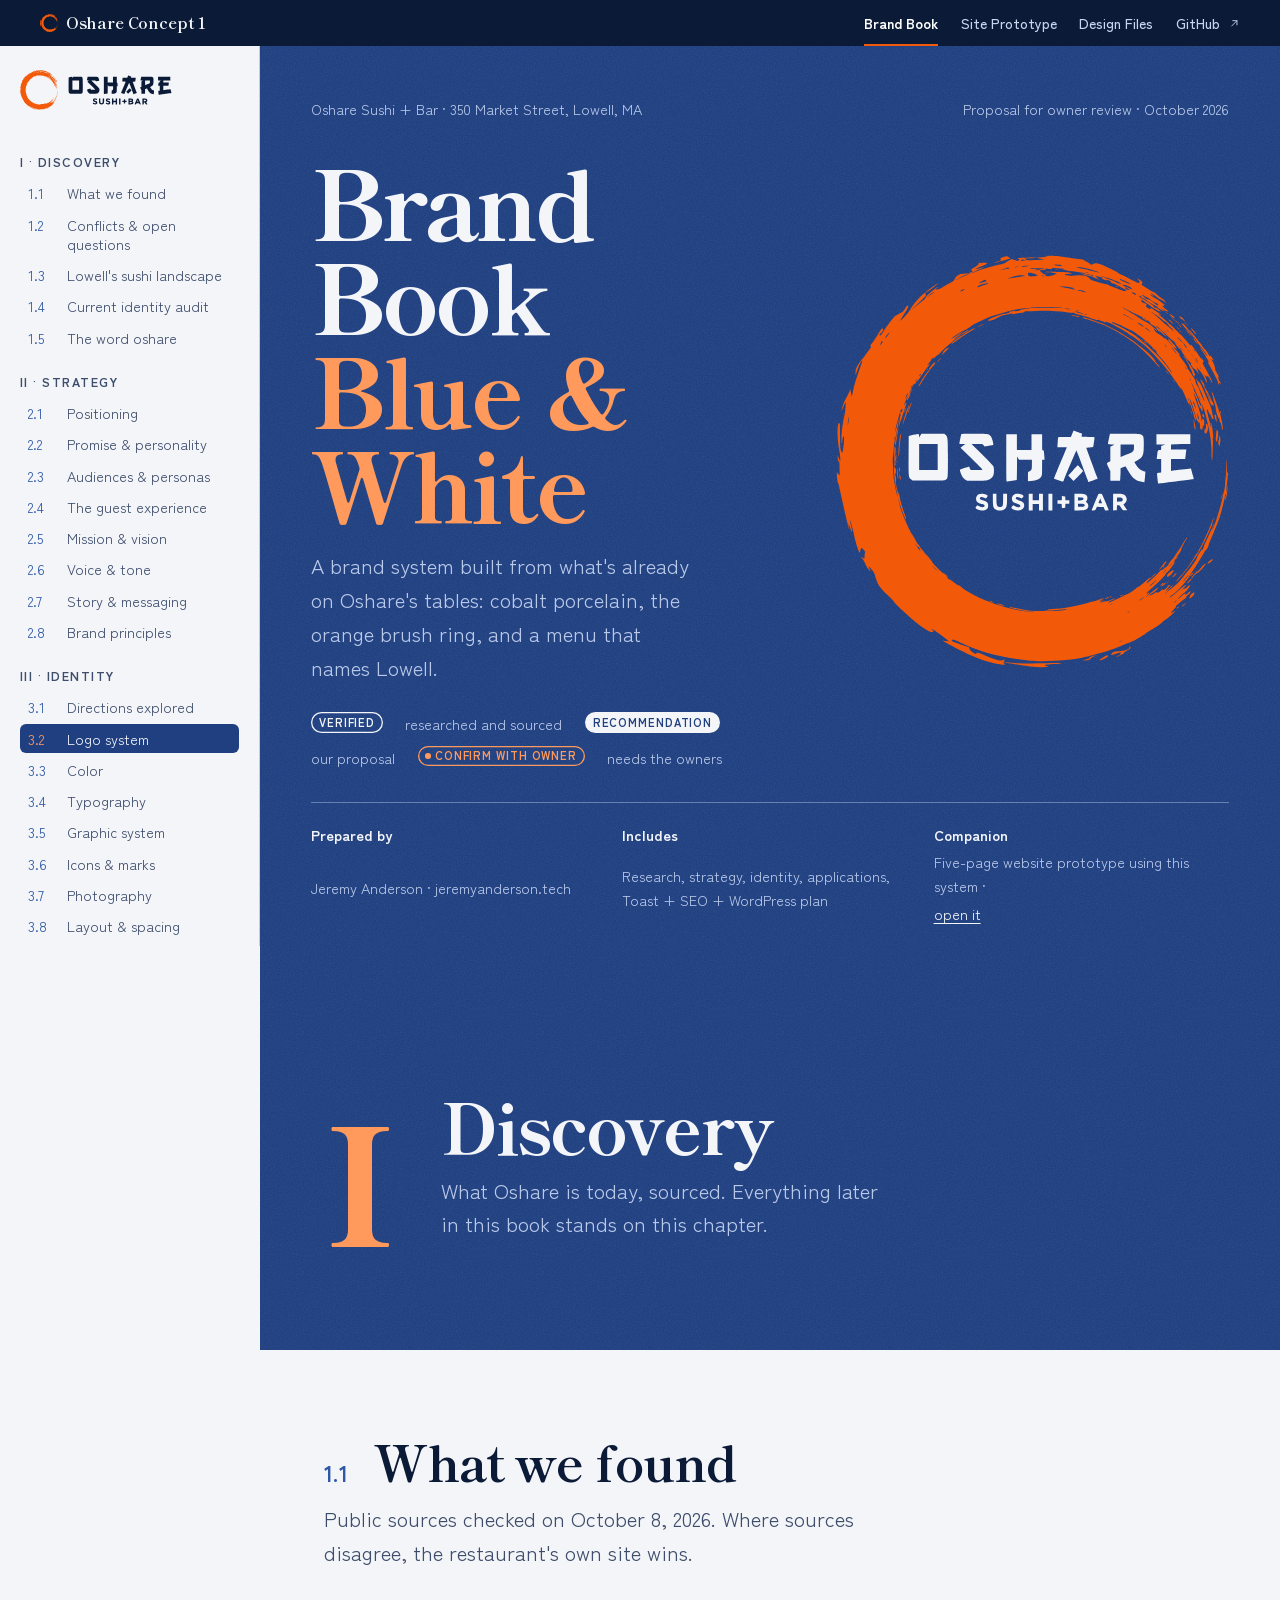
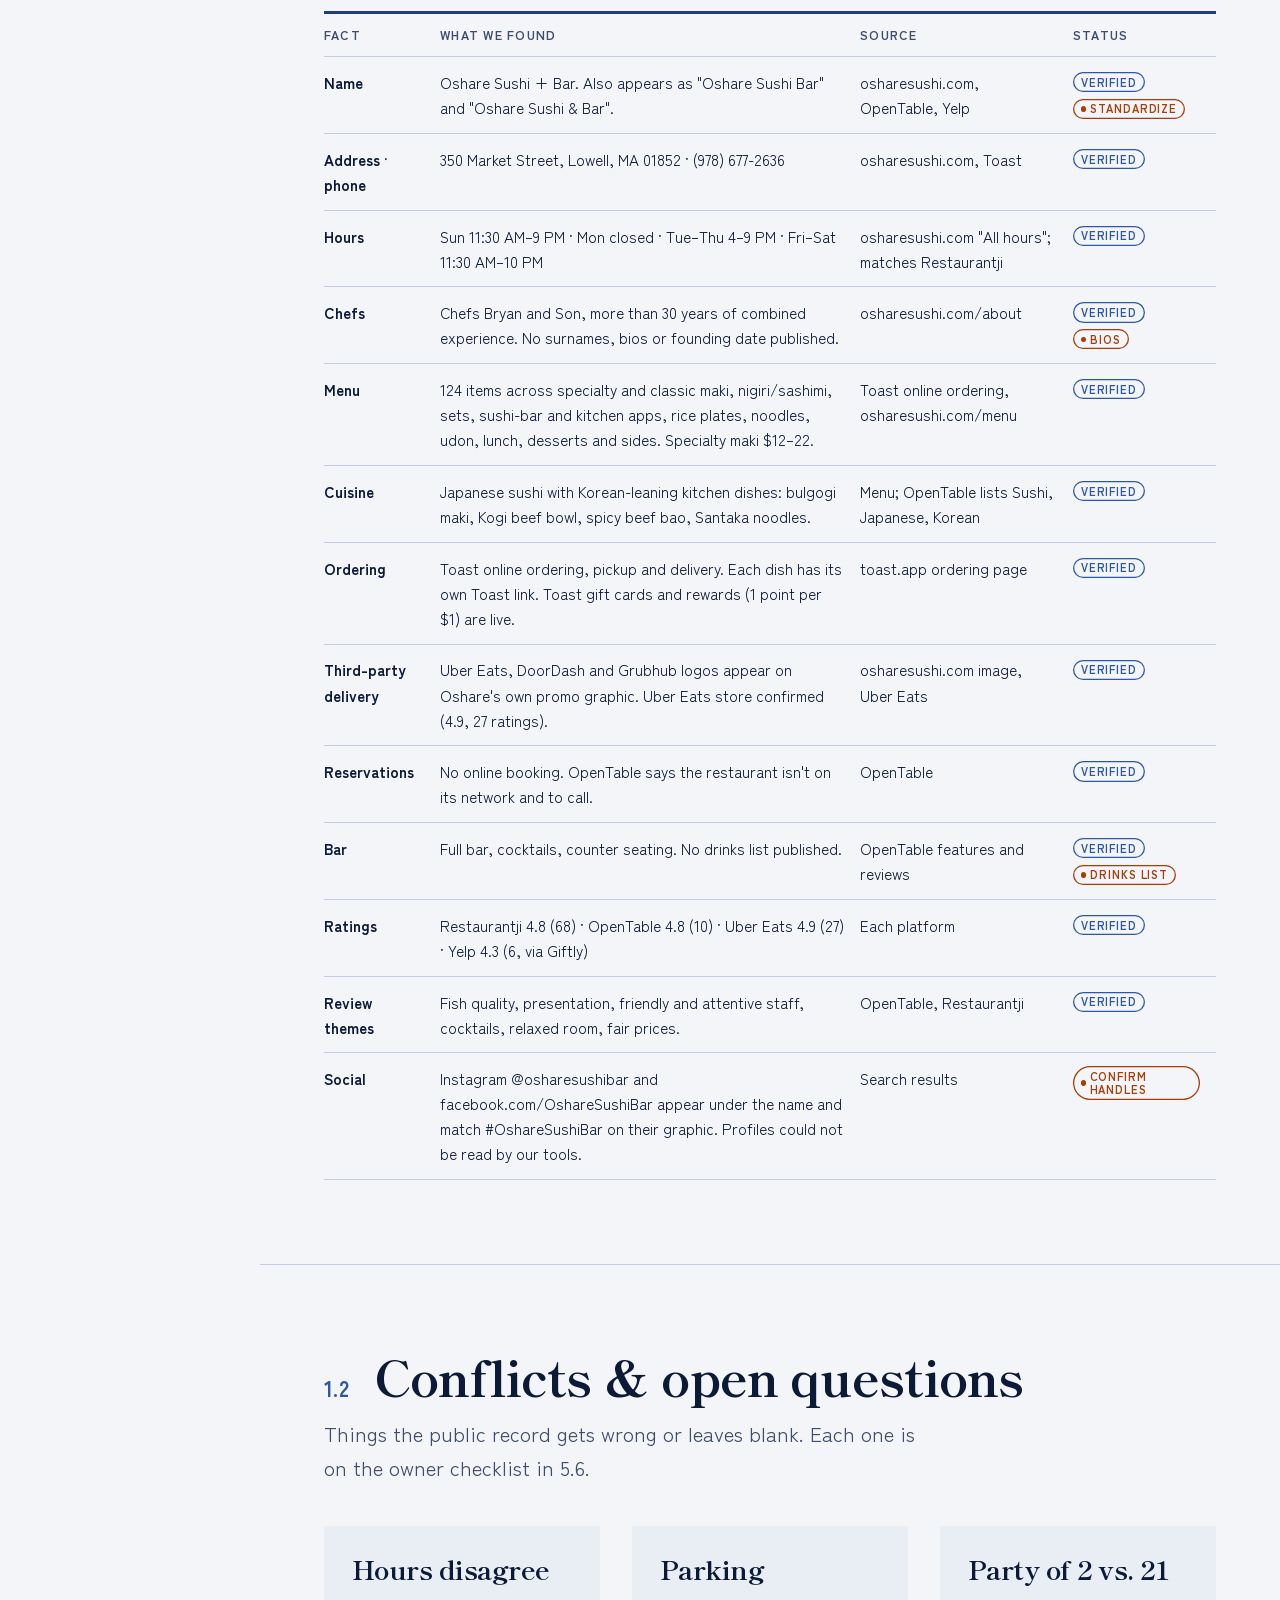
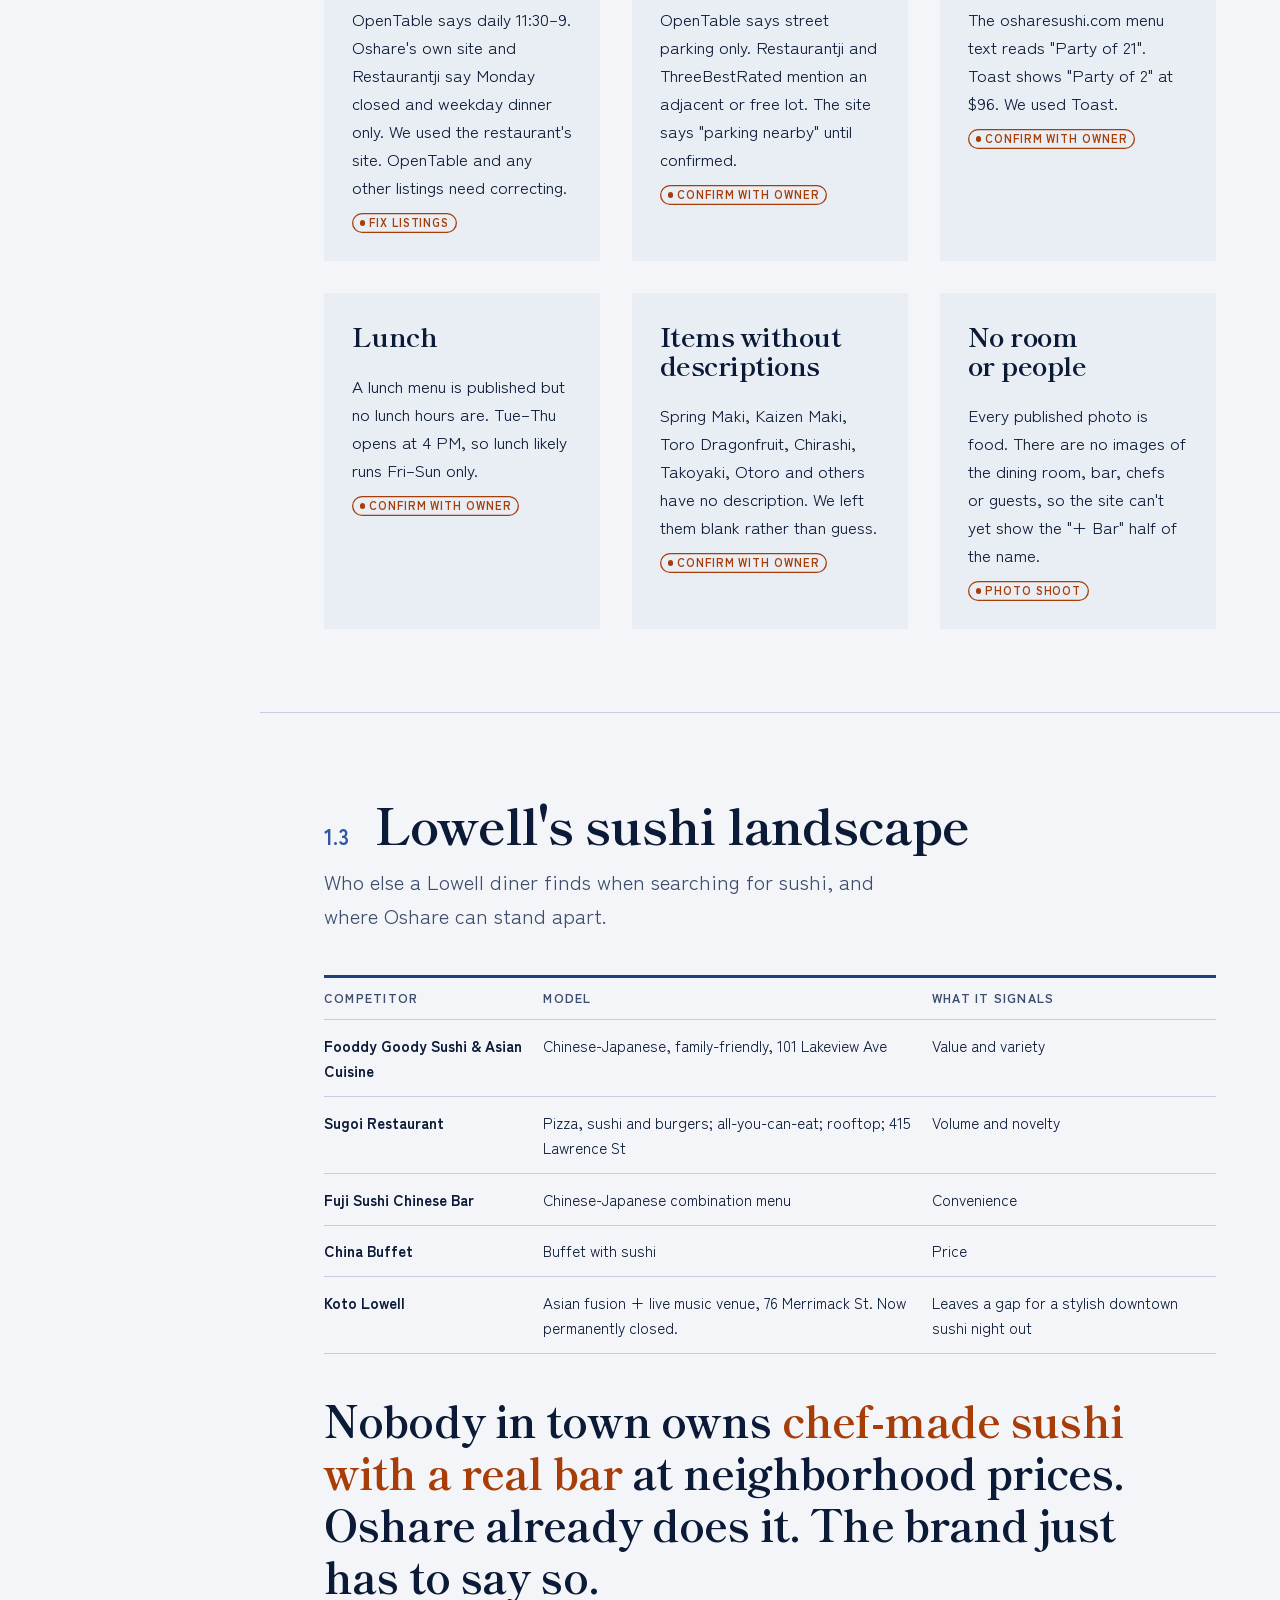
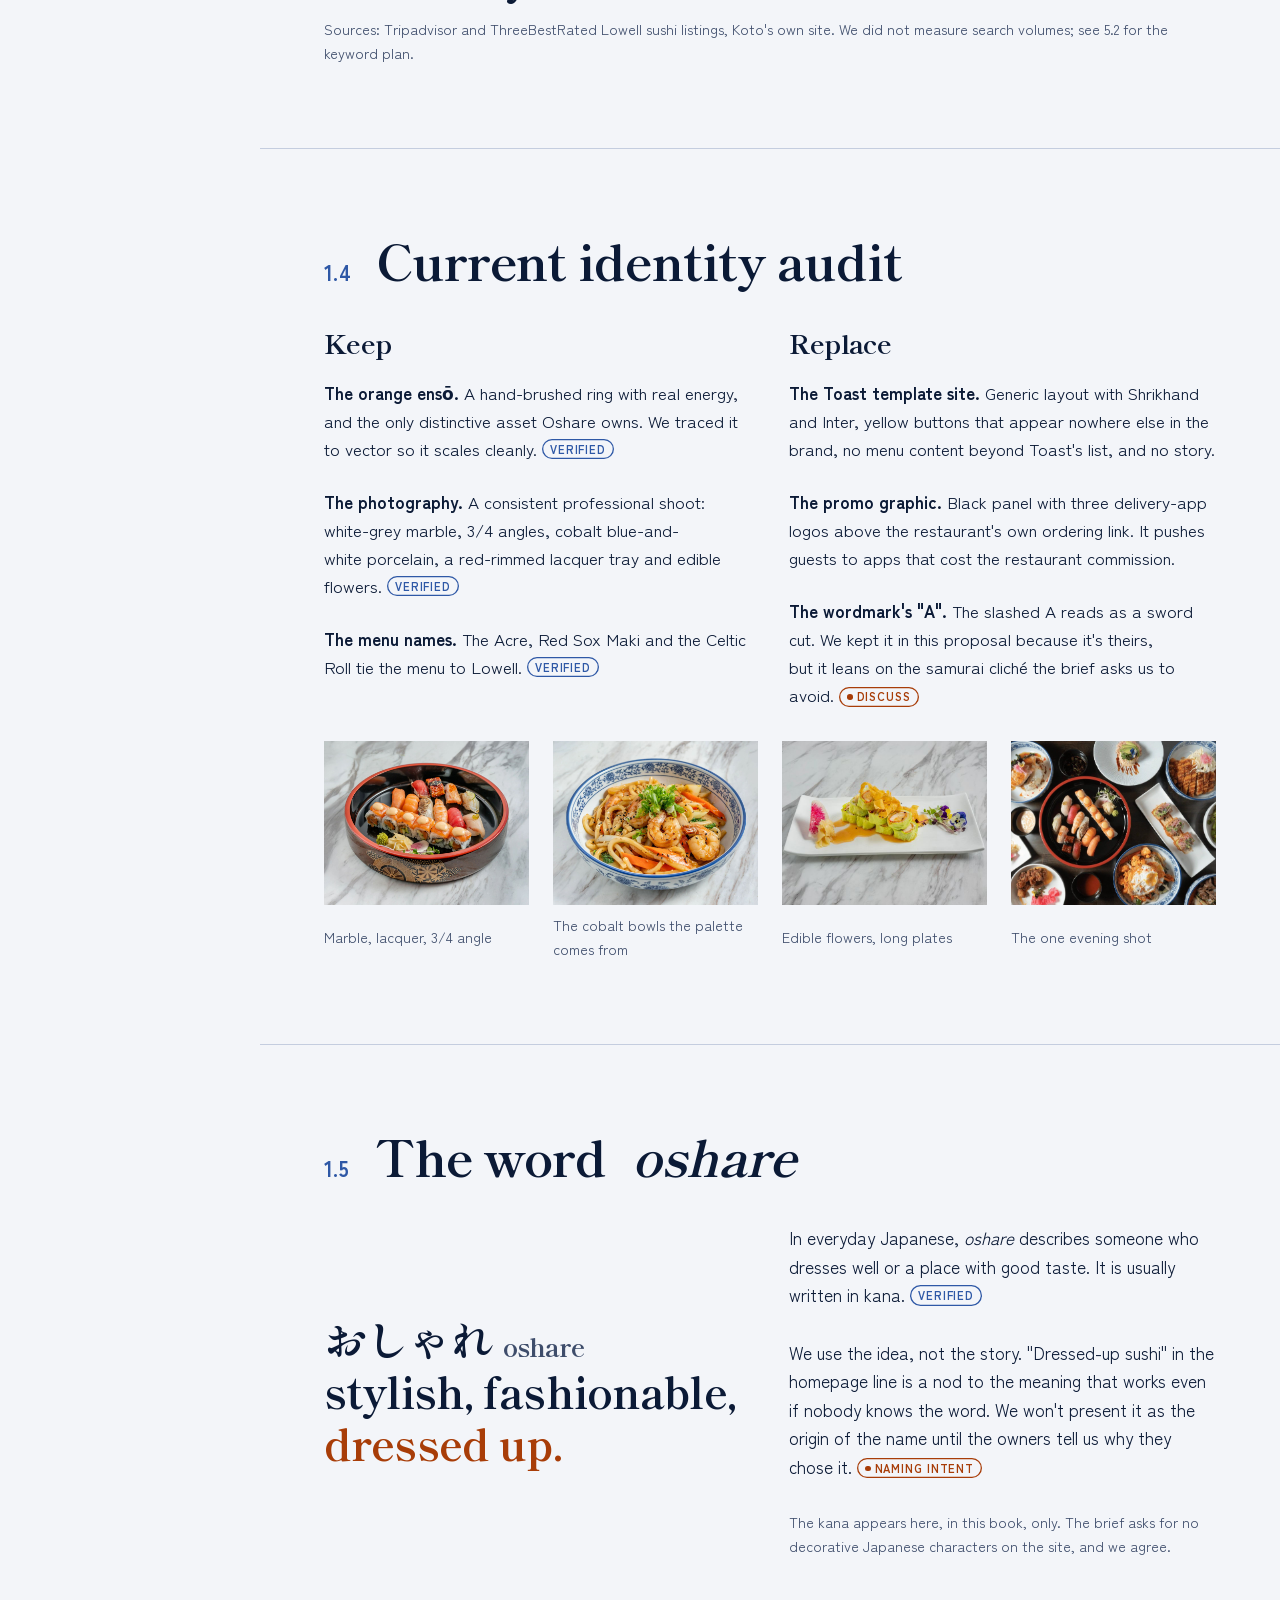
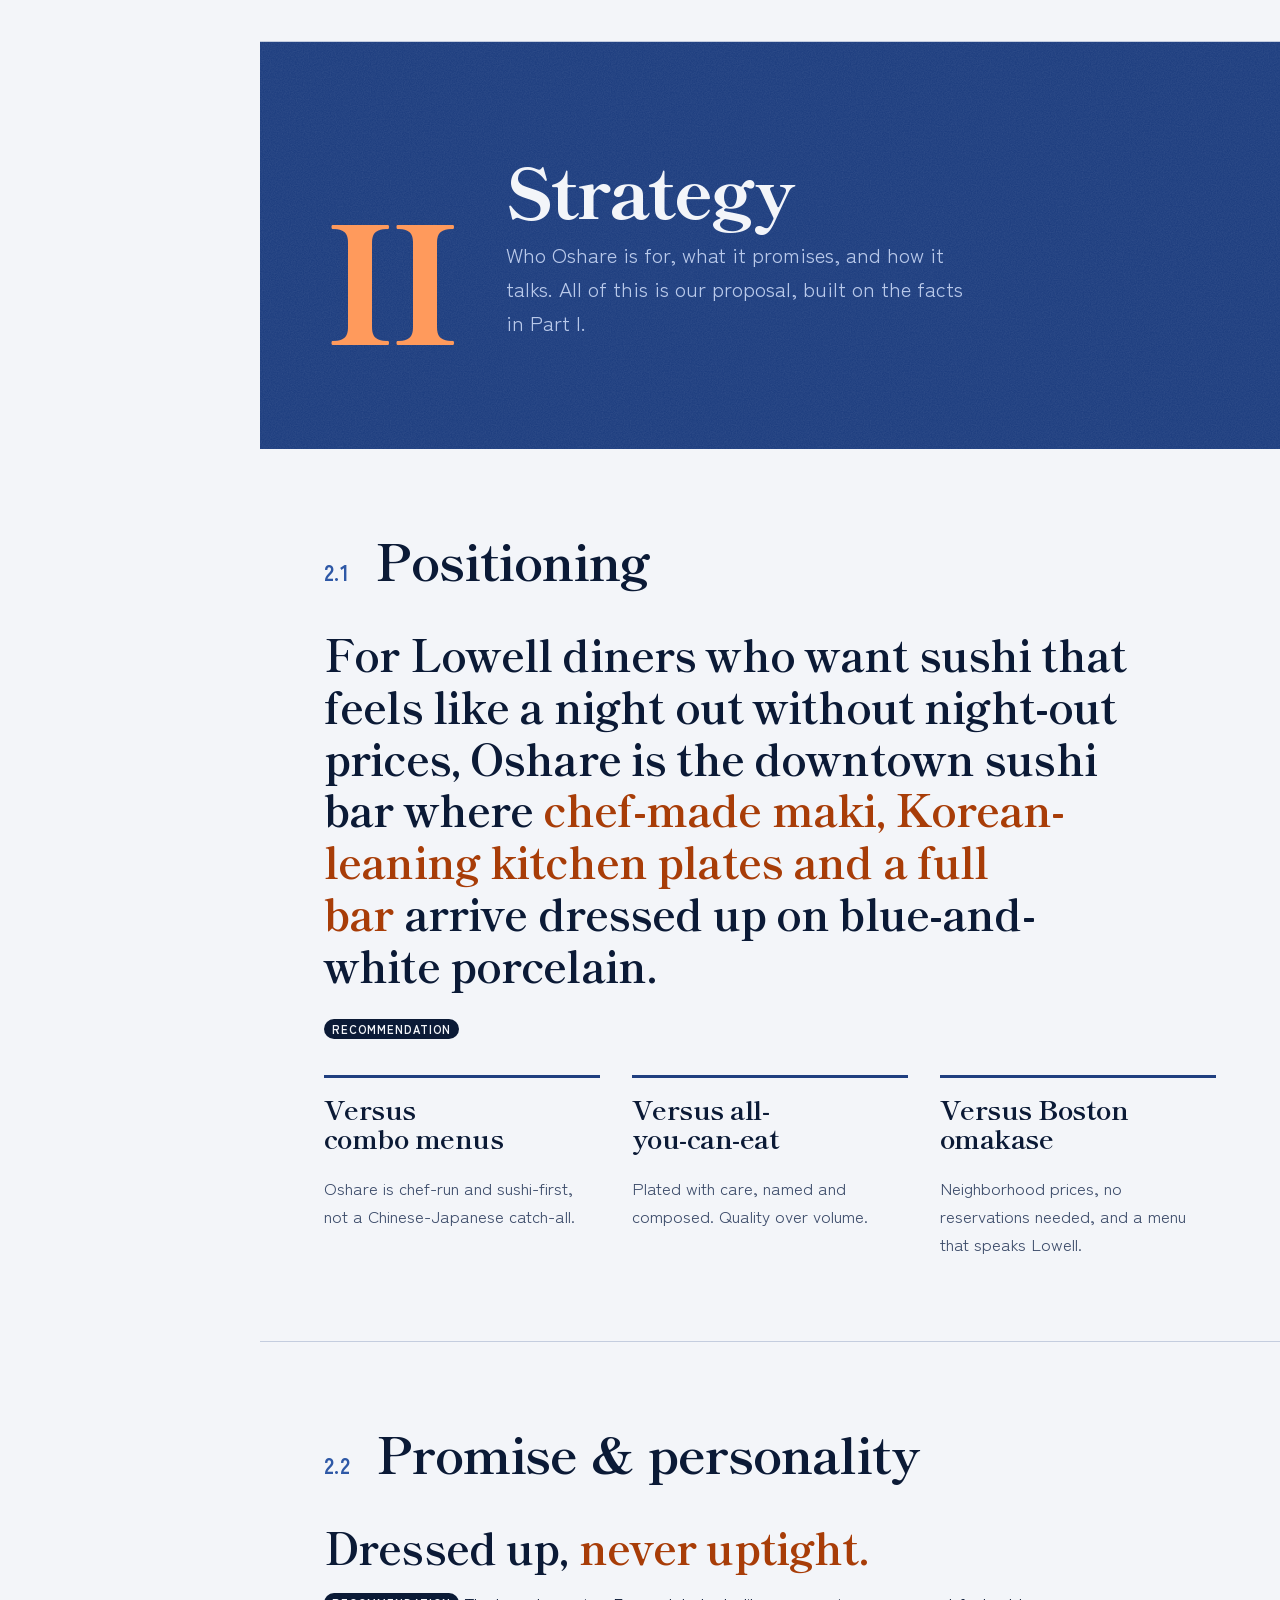
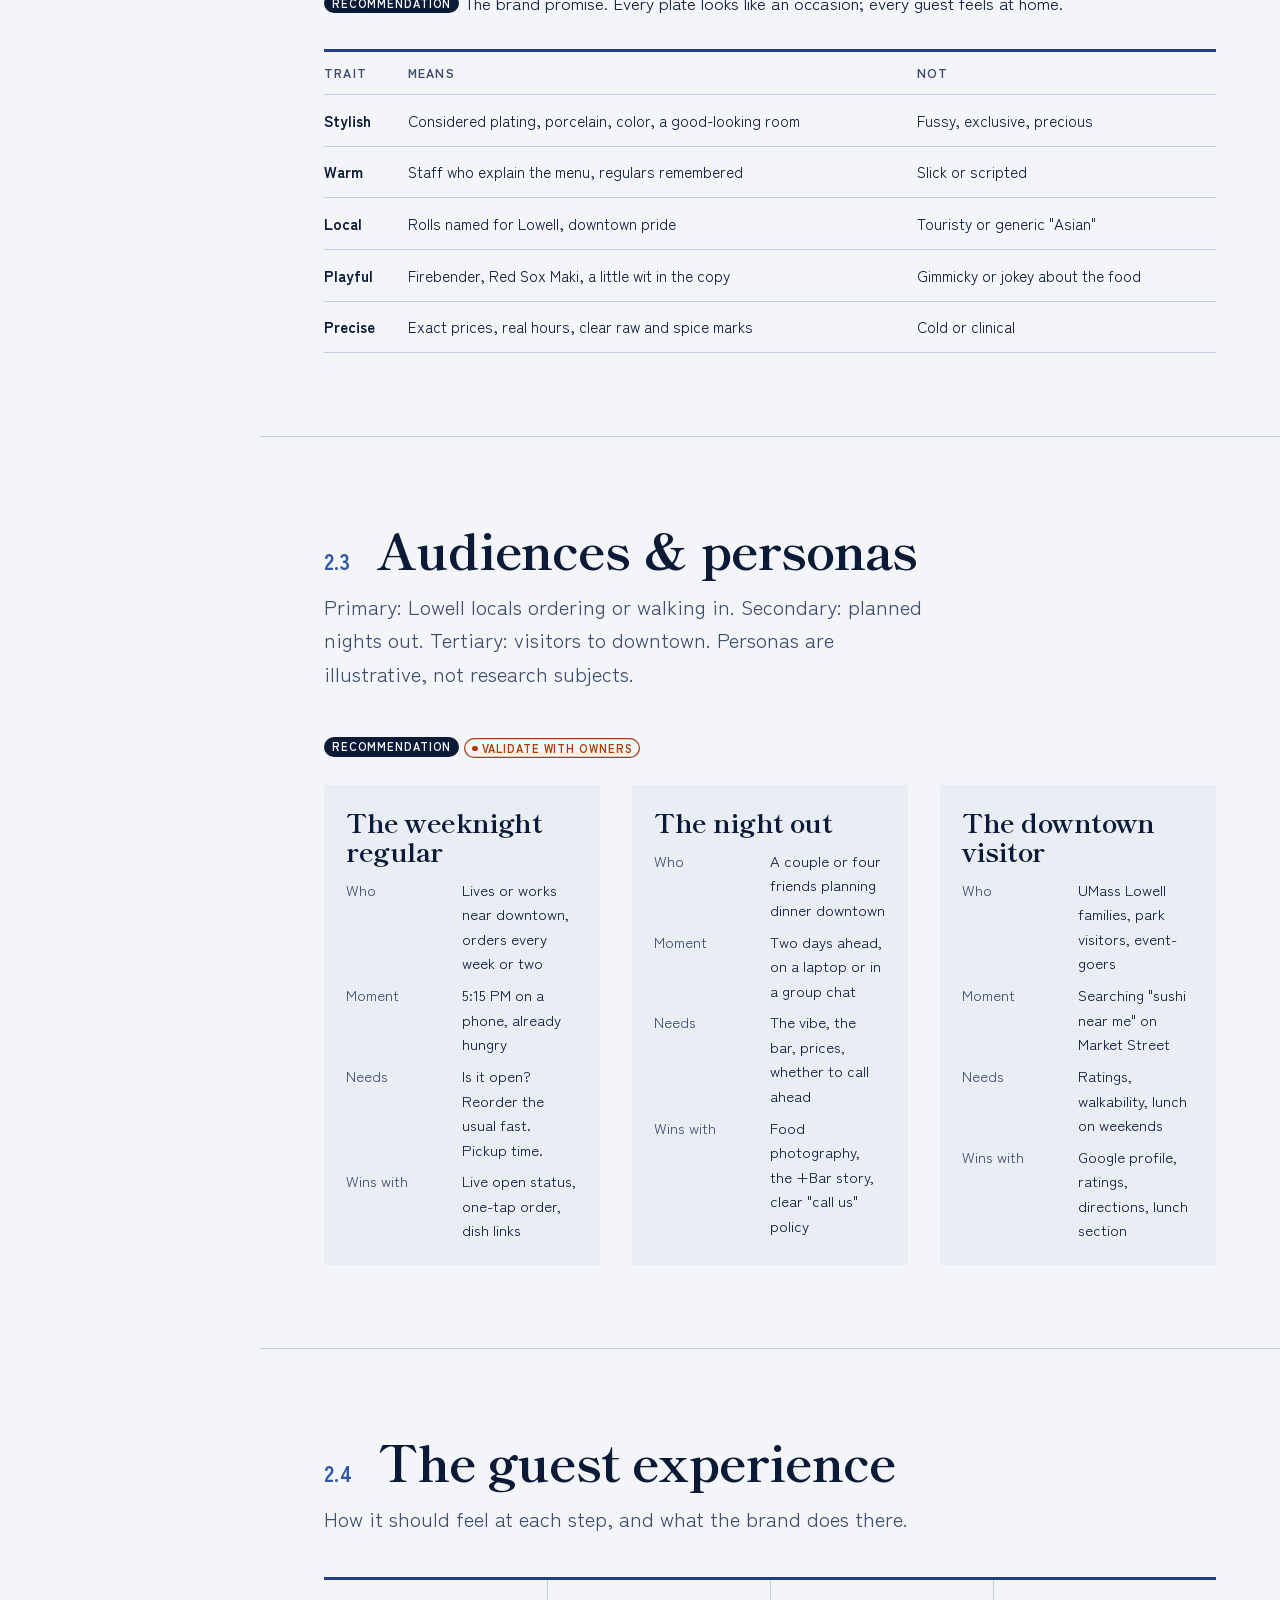
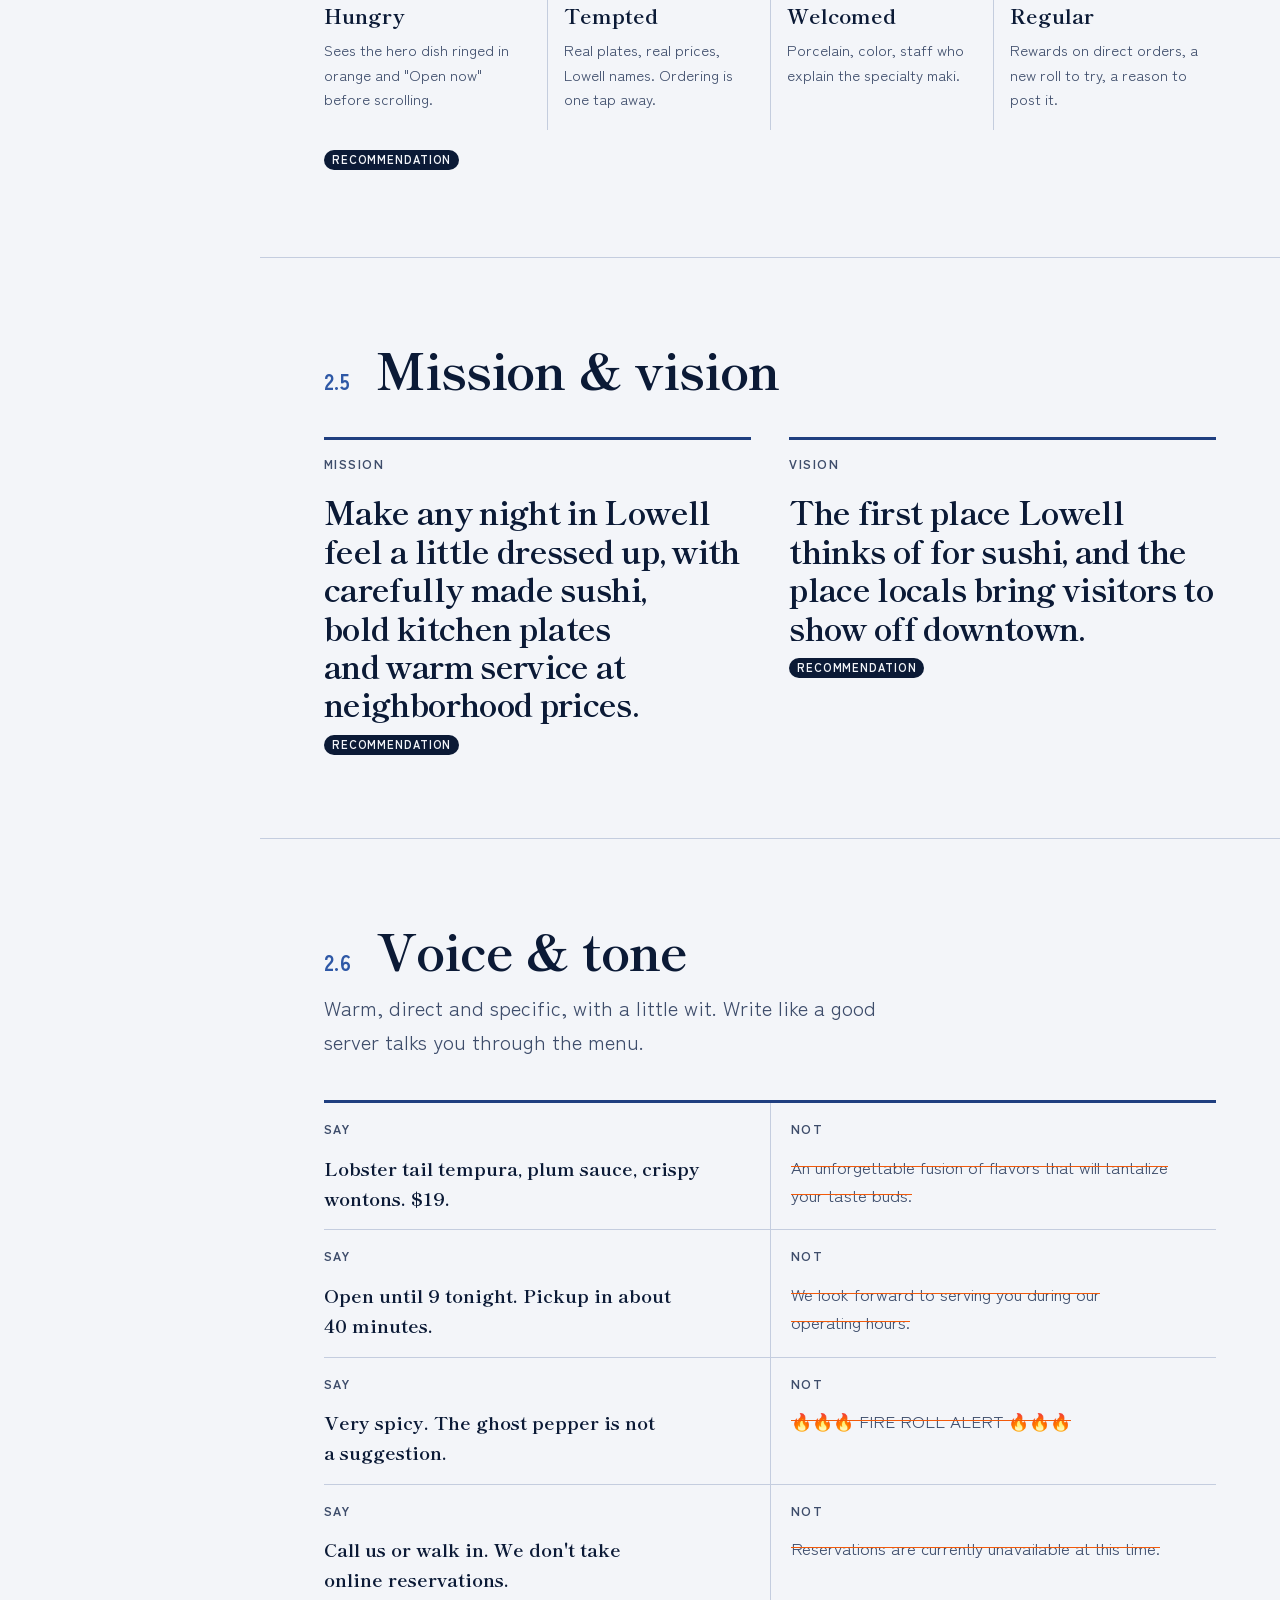
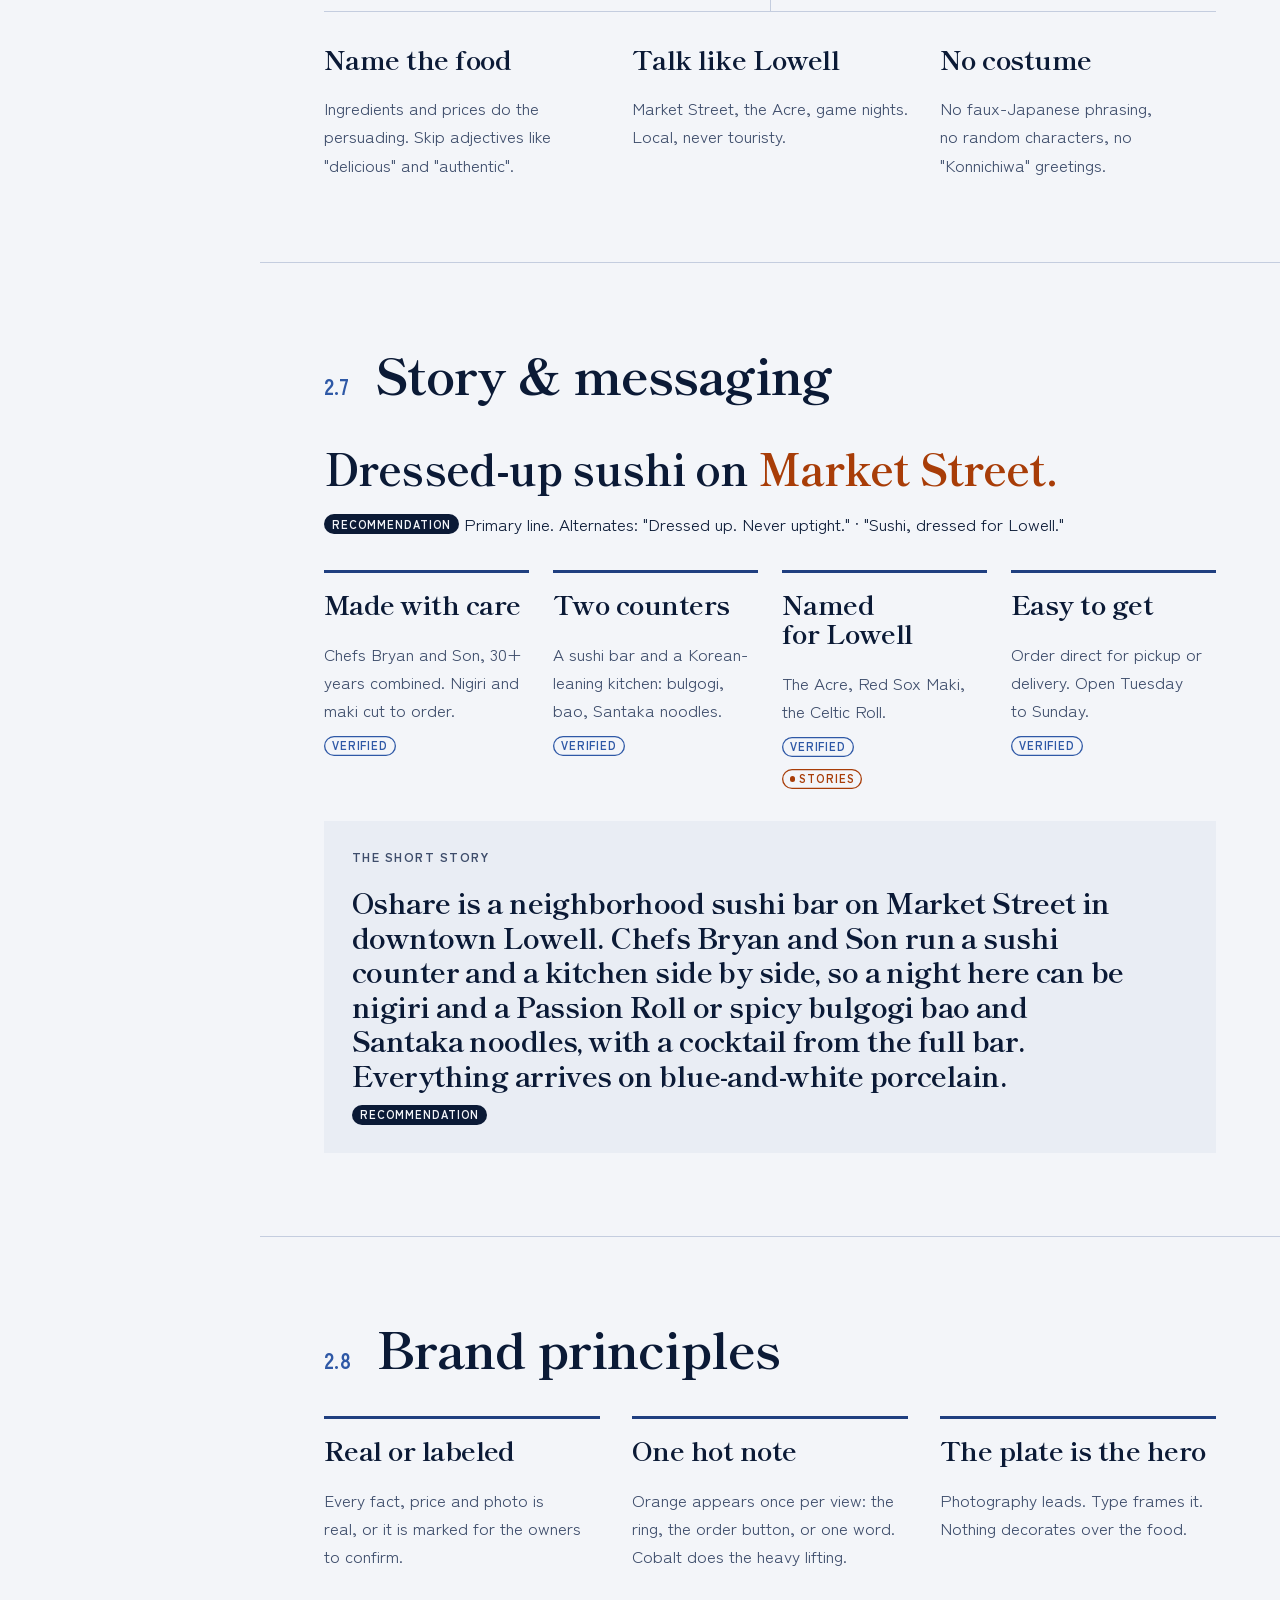
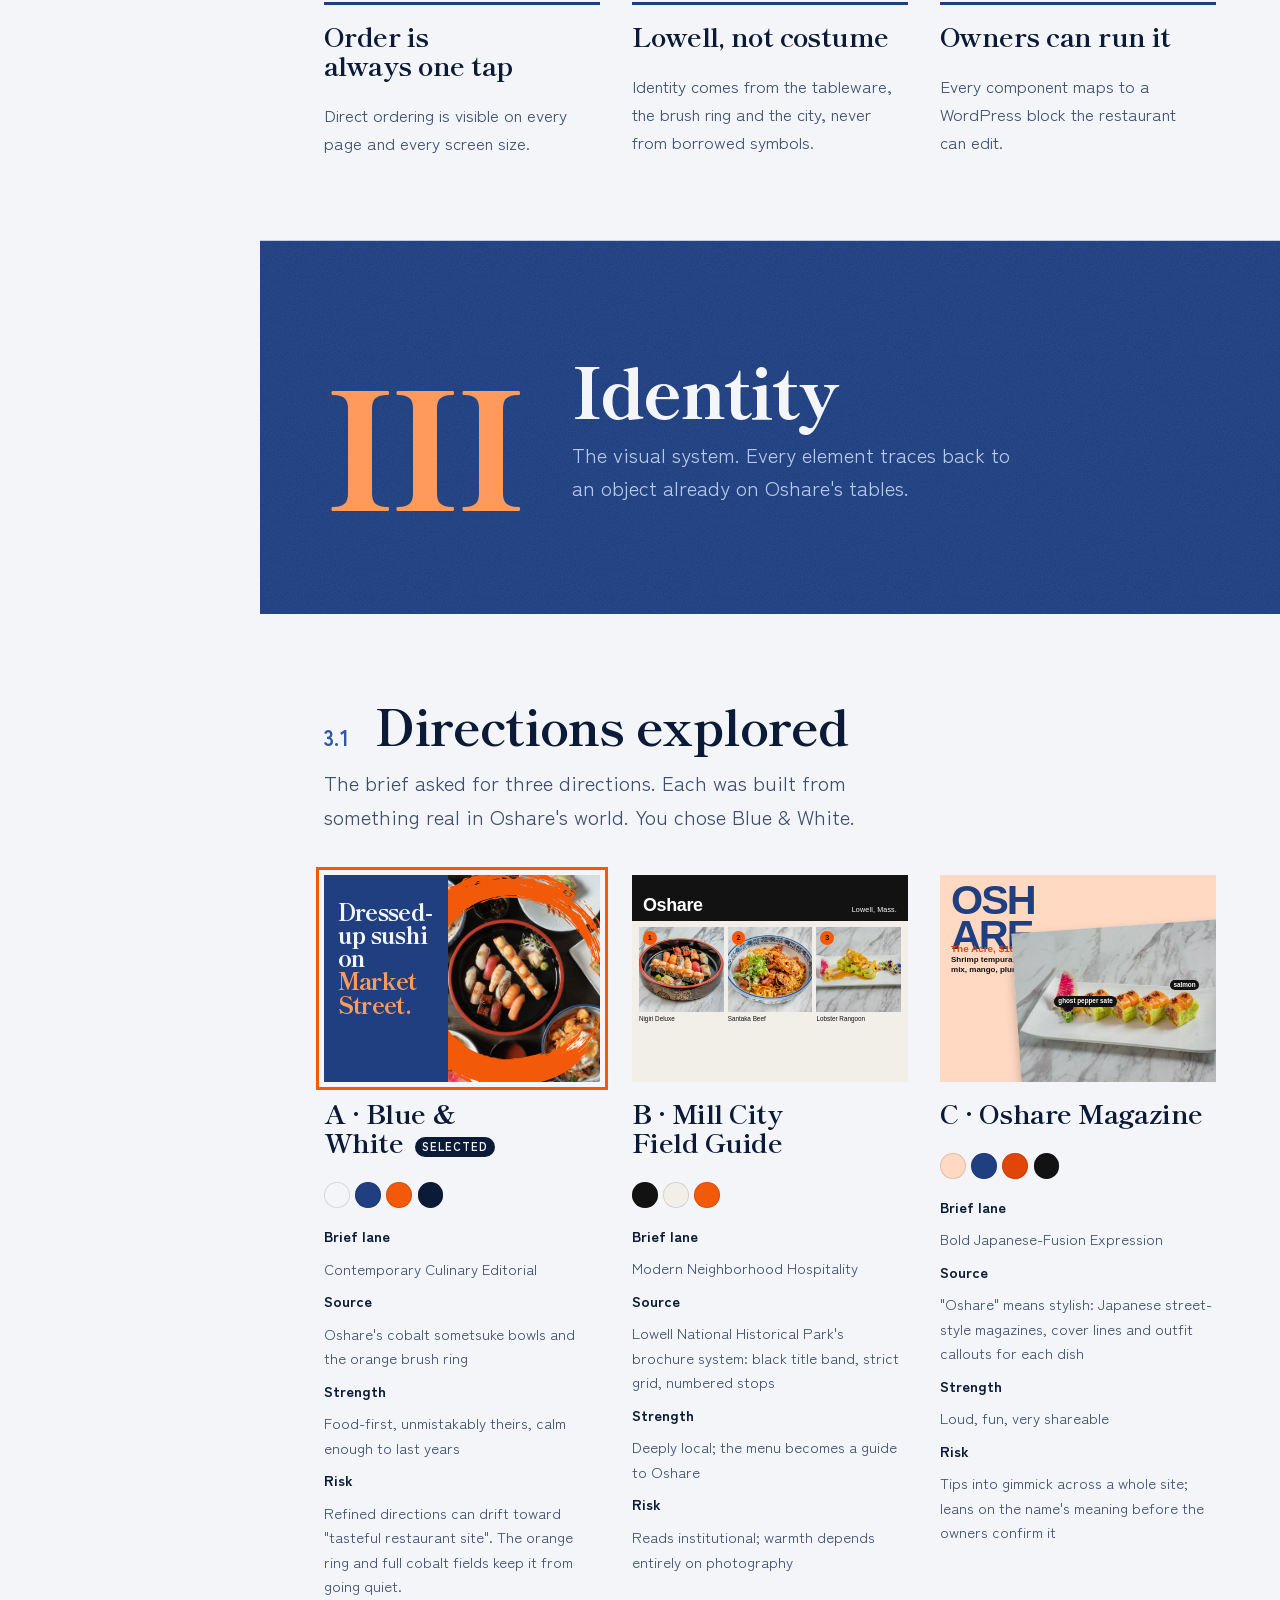
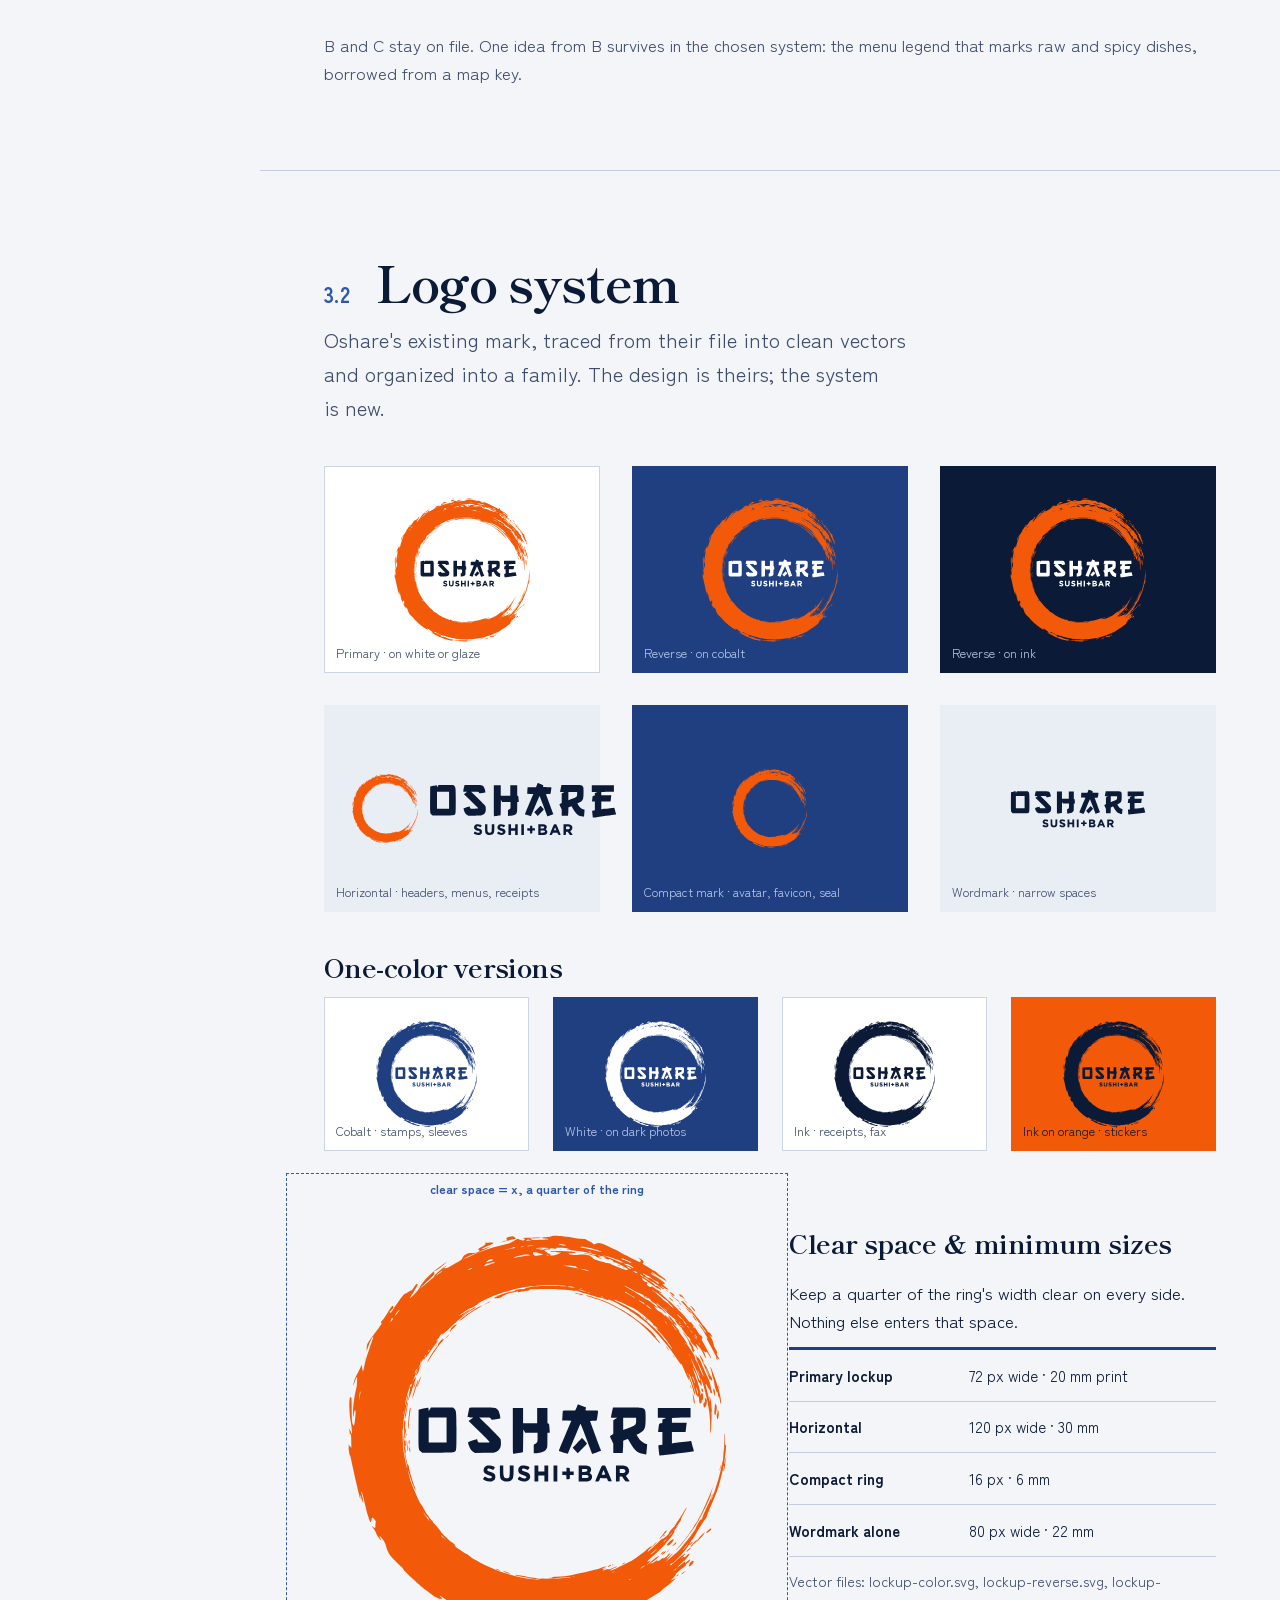
==== commit a72312a8: "Harden: keyboard, screen readers, no-JS, search, edge cases Accessibility - Brand book tables and co" ====
--- a/brand-book/index.html
+++ b/brand-book/index.html
@@ -4,12 +4,13 @@
 <meta charset="utf-8">
 <meta name="viewport" content="width=device-width, initial-scale=1, viewport-fit=cover">
 <meta name="robots" content="noindex, nofollow">
+<script>document.documentElement.classList.add("js")</script>
 <title>Oshare Brand Book</title>
 <meta name="description" content="Brand book and build plan for Oshare Sushi + Bar, Lowell MA.">
 <link rel="preconnect" href="https://fonts.googleapis.com"><link rel="preconnect" href="https://fonts.gstatic.com" crossorigin>
 <link rel="stylesheet" href="https://fonts.googleapis.com/css2?family=Shippori+Mincho+B1:wght@500;700;800&family=Zen+Kaku+Gothic+New:wght@400;500;700&display=swap">
-<link rel="stylesheet" href="../assets/oshare.css?v=918e358a">
-<link rel="stylesheet" href="../assets/bb.css?v=90ea4d2f">
+<link rel="stylesheet" href="../assets/oshare.css?v=38a9cc2f">
+<link rel="stylesheet" href="../assets/bb.css?v=46fdb10a">
 </head>
 <body>
 <svg width="0" height="0" style="position:absolute" aria-hidden="true">
@@ -48,7 +49,7 @@
 <section class="part-open field" aria-label="Part I: Discovery"><span class="part-open__n" aria-hidden="true">I</span><div><h2>Discovery</h2><p>What Oshare is today, sourced. Everything later in this book stands on this chapter.</p></div></section>
 
 <section class="ch" id="research"><div class="ch__head"><h2><span class="n">1.1</span>What we found</h2><p>Public sources checked on October 8, 2026. Where sources disagree, the restaurant's own site wins.</p></div>
-  <div class="tbl-wrap"><table class="tbl"><thead><tr><th scope="col">Fact</th><th scope="col">What we found</th><th scope="col">Source</th><th scope="col">Status</th></tr></thead><tbody>
+  <div class="tbl-wrap" tabindex="0" role="region" aria-label="What we found table, scrolls sideways"><table class="tbl"><thead><tr><th scope="col">Fact</th><th scope="col">What we found</th><th scope="col">Source</th><th scope="col">Status</th></tr></thead><tbody>
     <tr><td>Name</td><td>Oshare Sushi + Bar. Also appears as "Oshare Sushi Bar" and "Oshare Sushi &amp; Bar".</td><td>osharesushi.com, OpenTable, Yelp</td><td><span class="tag tag--v">Verified</span> <span class="tag tag--c">Standardize</span></td></tr>
     <tr><td>Address · phone</td><td>350 Market Street, Lowell, MA 01852 · (978) 677-2636</td><td>osharesushi.com, Toast</td><td><span class="tag tag--v">Verified</span></td></tr>
     <tr><td>Hours</td><td>Sun 11:30 AM–9 PM · Mon closed · Tue–Thu 4–9 PM · Fri–Sat 11:30 AM–10 PM</td><td>osharesushi.com "All hours"; matches Restaurantji</td><td><span class="tag tag--v">Verified</span></td></tr>
@@ -77,7 +78,7 @@
 </section>
 
 <section class="ch" id="market"><div class="ch__head"><h2><span class="n">1.3</span>Lowell's sushi landscape</h2><p>Who else a Lowell diner finds when searching for sushi, and where Oshare can stand apart.</p></div>
-  <div class="tbl-wrap"><table class="tbl"><thead><tr><th scope="col">Competitor</th><th scope="col">Model</th><th scope="col">What it signals</th></tr></thead><tbody>
+  <div class="tbl-wrap" tabindex="0" role="region" aria-label="Lowell&#x27;s sushi landscape table, scrolls sideways"><table class="tbl"><thead><tr><th scope="col">Competitor</th><th scope="col">Model</th><th scope="col">What it signals</th></tr></thead><tbody>
     <tr><td>Fooddy Goody Sushi &amp; Asian Cuisine</td><td>Chinese-Japanese, family-friendly, 101 Lakeview Ave</td><td>Value and variety</td></tr>
     <tr><td>Sugoi Restaurant</td><td>Pizza, sushi and burgers; all-you-can-eat; rooftop; 415 Lawrence St</td><td>Volume and novelty</td></tr>
     <tr><td>Fuji Sushi Chinese Bar</td><td>Chinese-Japanese combination menu</td><td>Convenience</td></tr>
@@ -109,7 +110,7 @@
 
 <section class="ch" id="word"><div class="ch__head"><h2><span class="n">1.5</span>The word <i>oshare</i></h2></div>
   <div class="g2" style="align-items:center">
-    <p class="big-statement">おしゃれ <span style="font-size:.6em;color:var(--ink-2)">oshare</span><br>stylish, fashionable, <em>dressed up.</em></p>
+    <p class="big-statement"><span lang="ja">おしゃれ</span> <span style="font-size:.6em;color:var(--ink-2)">oshare</span><br>stylish, fashionable, <em>dressed up.</em></p>
     <div class="prose"><p>In everyday Japanese, <i>oshare</i> describes someone who dresses well or a place with good taste. It is usually written in kana. <span class="tag tag--v">Verified</span></p><p>We use the idea, not the story. "Dressed-up sushi" in the homepage line is a nod to the meaning that works even if nobody knows the word. We won't present it as the origin of the name until the owners tell us why they chose it. <span class="tag tag--c">Naming intent</span></p><p class="muted" style="font-size:var(--fs-sm)">The kana appears here, in this book, only. The brief asks for no decorative Japanese characters on the site, and we agree.</p></div>
   </div>
 </section>
@@ -128,7 +129,7 @@
 
 <section class="ch" id="personality"><div class="ch__head"><h2><span class="n">2.2</span>Promise &amp; personality</h2></div>
   <p class="big-statement">Dressed up, <em>never uptight.</em></p><p style="margin-top:1rem"><span class="tag tag--r">Recommendation</span> The brand promise. Every plate looks like an occasion; every guest feels at home.</p>
-  <div class="tbl-wrap" style="margin-top:2rem"><table class="tbl"><thead><tr><th scope="col">Trait</th><th scope="col">Means</th><th scope="col">Not</th></tr></thead><tbody>
+  <div class="tbl-wrap" tabindex="0" role="region" aria-label="Promise &amp; personality table, scrolls sideways" style="margin-top:2rem"><table class="tbl"><thead><tr><th scope="col">Trait</th><th scope="col">Means</th><th scope="col">Not</th></tr></thead><tbody>
     <tr><td>Stylish</td><td>Considered plating, porcelain, color, a good-looking room</td><td>Fussy, exclusive, precious</td></tr>
     <tr><td>Warm</td><td>Staff who explain the menu, regulars remembered</td><td>Slick or scripted</td></tr>
     <tr><td>Local</td><td>Rolls named for Lowell, downtown pride</td><td>Touristy or generic "Asian"</td></tr>
@@ -158,17 +159,17 @@
 
 <section class="ch" id="mission"><div class="ch__head"><h2><span class="n">2.5</span>Mission &amp; vision</h2></div>
   <div class="g2">
-    <div class="rule-top stack"><h4>Mission</h4><p class="big-statement" style="font-size:clamp(1.4rem,1rem + 1.4vw,2rem)">Make any night in Lowell feel a little dressed up, with carefully made sushi, bold kitchen plates and warm service at neighborhood prices.</p><span class="tag tag--r">Recommendation</span></div>
-    <div class="rule-top stack"><h4>Vision</h4><p class="big-statement" style="font-size:clamp(1.4rem,1rem + 1.4vw,2rem)">The first place Lowell thinks of for sushi, and the place locals bring visitors to show off downtown.</p><span class="tag tag--r">Recommendation</span></div>
+    <div class="rule-top stack"><h3 class="label">Mission</h3><p class="big-statement" style="font-size:clamp(1.4rem,1rem + 1.4vw,2rem)">Make any night in Lowell feel a little dressed up, with carefully made sushi, bold kitchen plates and warm service at neighborhood prices.</p><span class="tag tag--r">Recommendation</span></div>
+    <div class="rule-top stack"><h3 class="label">Vision</h3><p class="big-statement" style="font-size:clamp(1.4rem,1rem + 1.4vw,2rem)">The first place Lowell thinks of for sushi, and the place locals bring visitors to show off downtown.</p><span class="tag tag--r">Recommendation</span></div>
   </div>
 </section>
 
 <section class="ch" id="voice"><div class="ch__head"><h2><span class="n">2.6</span>Voice &amp; tone</h2><p>Warm, direct and specific, with a little wit. Write like a good server talks you through the menu.</p></div>
   <div class="voice">
-    <div><h4>Say</h4><p class="say">Lobster tail tempura, plum sauce, crispy wontons. $19.</p></div><div><h4>Not</h4><p class="nosay">An unforgettable fusion of flavors that will tantalize your taste buds.</p></div>
-    <div><h4>Say</h4><p class="say">Open until 9 tonight. Pickup in about 40 minutes.</p></div><div><h4>Not</h4><p class="nosay">We look forward to serving you during our operating hours.</p></div>
-    <div><h4>Say</h4><p class="say">Very spicy. The ghost pepper is not a suggestion.</p></div><div><h4>Not</h4><p class="nosay">🔥🔥🔥 FIRE ROLL ALERT 🔥🔥🔥</p></div>
-    <div><h4>Say</h4><p class="say">Call us or walk in. We don't take online reservations.</p></div><div><h4>Not</h4><p class="nosay">Reservations are currently unavailable at this time.</p></div>
+    <div><p class="label">Say</p><p class="say">Lobster tail tempura, plum sauce, crispy wontons. $19.</p></div><div><p class="label">Not</p><p class="nosay">An unforgettable fusion of flavors that will tantalize your taste buds.</p></div>
+    <div><p class="label">Say</p><p class="say">Open until 9 tonight. Pickup in about 40 minutes.</p></div><div><p class="label">Not</p><p class="nosay">We look forward to serving you during our operating hours.</p></div>
+    <div><p class="label">Say</p><p class="say">Very spicy. The ghost pepper is not a suggestion.</p></div><div><p class="label">Not</p><p class="nosay">🔥🔥🔥 FIRE ROLL ALERT 🔥🔥🔥</p></div>
+    <div><p class="label">Say</p><p class="say">Call us or walk in. We don't take online reservations.</p></div><div><p class="label">Not</p><p class="nosay">Reservations are currently unavailable at this time.</p></div>
   </div>
   <div class="g3" style="margin-top:2rem">
     <div class="stack"><h3>Name the food</h3><p class="muted">Ingredients and prices do the persuading. Skip adjectives like "delicious" and "authentic".</p></div>
@@ -186,7 +187,7 @@
     <div class="rule-top stack"><h3>Named for Lowell</h3><p class="muted">The Acre, Red Sox Maki, the Celtic Roll.</p><span class="tag tag--v">Verified</span> <span class="tag tag--c">Stories</span></div>
     <div class="rule-top stack"><h3>Easy to get</h3><p class="muted">Order direct for pickup or delivery. Open Tuesday to Sunday.</p><span class="tag tag--v">Verified</span></div>
   </div>
-  <div class="panel" style="margin-top:2rem"><h4>The short story</h4><p class="big-statement" style="font-size:clamp(1.3rem,1rem + 1vw,1.8rem);max-width:46ch">Oshare is a neighborhood sushi bar on Market Street in downtown Lowell. Chefs Bryan and Son run a sushi counter and a kitchen side by side, so a night here can be nigiri and a Passion Roll or spicy bulgogi bao and Santaka noodles, with a cocktail from the full bar. Everything arrives on blue-and-white porcelain.</p><span class="tag tag--r">Recommendation</span></div>
+  <div class="panel" style="margin-top:2rem"><h3 class="label">The short story</h3><p class="big-statement" style="font-size:clamp(1.3rem,1rem + 1vw,1.8rem);max-width:46ch">Oshare is a neighborhood sushi bar on Market Street in downtown Lowell. Chefs Bryan and Son run a sushi counter and a kitchen side by side, so a night here can be nigiri and a Passion Roll or spicy bulgogi bao and Santaka noodles, with a cocktail from the full bar. Everything arrives on blue-and-white porcelain.</p><span class="tag tag--r">Recommendation</span></div>
 </section>
 
 <section class="ch" id="principles"><div class="ch__head"><h2><span class="n">2.8</span>Brand principles</h2></div>
@@ -217,7 +218,7 @@
       <dl><dt>Brief lane</dt><dd>Modern Neighborhood Hospitality</dd><dt>Source</dt><dd>Lowell National Historical Park's brochure system: black title band, strict grid, numbered stops</dd><dt>Strength</dt><dd>Deeply local; the menu becomes a guide to Oshare</dd><dt>Risk</dt><dd>Reads institutional; warmth depends entirely on photography</dd></dl>
     </div>
     <div class="dir">
-      <div class="dir__art"><div class="artC"><h5>OSHARE</h5><p><b>The Acre, $18</b>Shrimp tempura, lobster mix, mango, plum sauce</p><img src="../img/firebender.jpg" alt=""><span class="call" style="right:36cqw;top:44cqw">ghost pepper sate</span><span class="call" style="right:6cqw;top:38cqw">salmon</span></div></div>
+      <div class="dir__art"><div class="artC"><p class="t">OSHARE</p><p><b>The Acre, $18</b>Shrimp tempura, lobster mix, mango, plum sauce</p><img src="../img/firebender.jpg" alt=""><span class="call" style="right:36cqw;top:44cqw">ghost pepper sate</span><span class="call" style="right:6cqw;top:38cqw">salmon</span></div></div>
       <h3>C · Oshare Magazine</h3>
       <div class="dir__chips"><i style="background:#FFD9C2"></i><i style="background:#1F3F80"></i><i style="background:#E2450A"></i><i style="background:#121212"></i></div>
       <dl><dt>Brief lane</dt><dd>Bold Japanese-Fusion Expression</dd><dt>Source</dt><dd>"Oshare" means stylish: Japanese street-style magazines, cover lines and outfit callouts for each dish</dd><dt>Strength</dt><dd>Loud, fun, very shareable</dd><dt>Risk</dt><dd>Tips into gimmick across a whole site; leans on the name's meaning before the owners confirm it</dd></dl>
@@ -245,7 +246,7 @@
   <div class="g2" style="margin-top:3rem;align-items:center">
     <div><div class="clear"><span class="clear__x">clear space = x, a quarter of the ring</span><span class="enso"></span><span class="wordmark"></span></div></div>
     <div class="stack"><h3>Clear space &amp; minimum sizes</h3><p>Keep a quarter of the ring's width clear on every side. Nothing else enters that space.</p>
-      <div class="tbl-wrap"><table class="tbl" style="min-width:0"><tbody><tr><td>Primary lockup</td><td class="num">72 px wide · 20 mm print</td></tr><tr><td>Horizontal</td><td class="num">120 px wide · 30 mm</td></tr><tr><td>Compact ring</td><td class="num">16 px · 6 mm</td></tr><tr><td>Wordmark alone</td><td class="num">80 px wide · 22 mm</td></tr></tbody></table></div>
+      <div class="tbl-wrap" tabindex="0" role="region" aria-label="Logo system table, scrolls sideways"><table class="tbl" style="min-width:0"><tbody><tr><td>Primary lockup</td><td class="num">72 px wide · 20 mm print</td></tr><tr><td>Horizontal</td><td class="num">120 px wide · 30 mm</td></tr><tr><td>Compact ring</td><td class="num">16 px · 6 mm</td></tr><tr><td>Wordmark alone</td><td class="num">80 px wide · 22 mm</td></tr></tbody></table></div>
       <p class="muted" style="font-size:var(--fs-sm)">Vector files: lockup-color.svg, lockup-reverse.svg, lockup-mask.svg, enso.svg, wordmark.svg. <span class="tag tag--c">Compare against the original art</span></p></div>
   </div>
   <h3 style="margin:2.5rem 0 1rem">Don't</h3>
@@ -266,8 +267,8 @@
 
 <section class="ch" id="type"><div class="ch__head"><h2><span class="n">3.4</span>Typography</h2><p>Two faces from Japanese type foundries, both designed with Latin letters. Japanese menus set English this way, which makes the pairing feel at home without a single decorative character.</p></div>
   <div class="g2">
-    <div class="panel"><h4>Display · Shippori Mincho B1</h4><p class="alphabet">Aa Gg 18</p><p class="muted">Weights 500, 700, 800. The "B1" cut has softened, ink-pooled corners, like cobalt brushed onto glaze. Headlines, dish names, prices.</p></div>
-    <div class="panel"><h4>Text · Zen Kaku Gothic New</h4><p class="alphabet" style="font-family:var(--sans);font-weight:700">Aa Gg 18</p><p class="muted">Weights 400, 500, 700. A calm gothic for menus, descriptions and buttons. Both faces are free on Google Fonts.</p></div>
+    <div class="panel"><h3 class="label">Display · Shippori Mincho B1</h3><p class="alphabet">Aa Gg 18</p><p class="muted">Weights 500, 700, 800. The "B1" cut has softened, ink-pooled corners, like cobalt brushed onto glaze. Headlines, dish names, prices.</p></div>
+    <div class="panel"><h3 class="label">Text · Zen Kaku Gothic New</h3><p class="alphabet" style="font-family:var(--sans);font-weight:700">Aa Gg 18</p><p class="muted">Weights 400, 500, 700. A calm gothic for menus, descriptions and buttons. Both faces are free on Google Fonts.</p></div>
   </div>
   <div style="margin-top:2rem">
     <div class="tspec"><small>Hero · Mincho 800<br>40–80 px · -0.03em</small><p style="font-family:var(--display);font-weight:800;font-size:var(--fs-hero);line-height:1;letter-spacing:-.03em">Dressed-up sushi</p></div>
@@ -325,10 +326,10 @@
 
 <section class="ch" id="components"><div class="ch__head"><h2><span class="n">3.9</span>UI components</h2><p>Live components from the website, rendered with the production CSS.</p></div>
   <div class="board">
-    <div class="row"><a class="btn" href="https://toast.app/r/osharesushibar/order" target="_blank" rel="noopener"><svg class="ico" aria-hidden="true"><use href="#i-bag"/></svg>Order pickup</a><a class="btn btn--ghost" href="#components">See the menu</a><a class="btn btn--sm" href="#components">Small</a><span class="btn" aria-disabled="true">Ordering paused</span><a class="link-arrow" href="#components">Add to pickup order<svg class="ico" aria-hidden="true"><use href="#i-arrow"/></svg></a></div>
+    <div class="row"><a class="btn" href="https://toast.app/r/osharesushibar/order" target="_blank" rel="noopener"><svg class="ico" aria-hidden="true"><use href="#i-bag"/></svg>Order pickup<span class="sr-only"> (opens in a new tab)</span></a><a class="btn btn--ghost" href="#components">See the menu</a><a class="btn btn--sm" href="#components">Small</a><span class="btn" aria-disabled="true">Ordering paused</span><a class="link-arrow" href="#components">Add to pickup order<svg class="ico" aria-hidden="true"><use href="#i-arrow"/></svg></a></div>
     <div class="row"><span class="status" data-open="true"><span class="status__dot"></span><span><b>Open now</b> Until 9 PM tonight</span></span><span class="status" data-open="false"><span class="status__dot"></span><span><b>Closed now</b> Opens tomorrow at 4 PM</span></span><button class="chip" type="button" aria-pressed="true">No raw fish</button><button class="chip" type="button" aria-pressed="false">Spicy</button><span class="note">Pitch note</span></div>
     <ul class="mlist" role="list" style="grid-template-columns:repeat(auto-fit,minmax(min(100%,280px),1fr));gap:1rem">
-      <li class="mitem mitem--photo"><img class="mitem__img" src="../img/firebender.jpg" alt=""><h3>Firebender Maki <span class="mark mark--raw">RAW</span><span class="mark mark--hot"><svg><use href="#i-chili"/></svg><svg><use href="#i-chili"/></svg></span></h3><span class="mitem__price">$17</span><p class="mitem__desc">Spicy tuna mix, salmon, apple, avocado, sweet potato tempura, ghost pepper sate</p><div class="mitem__act"><a href="https://toast.app/r/osharesushibar/order/item-firebender-maki_1d96c5db-8b62-47e7-8c83-397c6780c539" target="_blank" rel="noopener">Add to order<svg class="ico" aria-hidden="true"><use href="#i-arrow"/></svg></a></div></li>
+      <li class="mitem mitem--photo"><img class="mitem__img" src="../img/firebender.jpg" alt=""><h3>Firebender Maki <span class="mark mark--raw">RAW</span><span class="mark mark--hot"><svg><use href="#i-chili"/></svg><svg><use href="#i-chili"/></svg></span></h3><span class="mitem__price">$17</span><p class="mitem__desc">Spicy tuna mix, salmon, apple, avocado, sweet potato tempura, ghost pepper sate</p><div class="mitem__act"><a href="https://toast.app/r/osharesushibar/order/item-firebender-maki_1d96c5db-8b62-47e7-8c83-397c6780c539" target="_blank" rel="noopener">Add to order<svg class="ico" aria-hidden="true"><use href="#i-arrow"/></svg><span class="sr-only"> (opens in a new tab)</span></a></div></li>
       <li class="mitem" data-oos="true"><h3>Japanese Uni <span class="mark mark--raw">RAW</span></h3><span class="mitem__price">$20</span><p class="mitem__desc">Menu item, sold-out state.</p><div class="mitem__act"><span class="oos">Sold out today</span></div></li>
     </ul>
   </div>
@@ -359,8 +360,8 @@
 <section class="ch" id="social"><div class="ch__head"><h2><span class="n">4.2</span>Social</h2><p>Three templates. Real photos, a cobalt band, one orange note.</p></div>
   <div class="g3" style="align-items:start">
     <div><div class="ig"><img src="../img/lobster.jpg" alt="Instagram post template with Lobster Rangoon Maki"><span class="rimline" style="bottom:19cqw"></span><div class="bar"><b>Lobster Rangoon</b><span>$19</span></div></div><p class="mock-cap">Dish post · 1080 × 1080</p></div>
-    <div><div class="ig ig--type"><span class="enso ring"></span><h5>The Acre</h5><p>Shrimp tempura, lobster mix, avocado, mango, shrimp, plum sauce, sriracha, fried shallots.</p><span class="p">$18</span></div><p class="mock-cap">Type post · named rolls, specials</p></div>
-    <div style="max-width:300px"><div class="ig ig--story"><div class="top"><h5>Open tonight until 9</h5><p>Tuesday to Sunday on Market Street. Order pickup from the link.</p></div><img src="../img/tray.jpg" alt="Story template with Nigiri Deluxe"><span class="cta">Order pickup</span></div><p class="mock-cap">Story · 1080 × 1920</p></div>
+    <div><div class="ig ig--type"><span class="enso ring"></span><p class="t">The Acre</p><p>Shrimp tempura, lobster mix, avocado, mango, shrimp, plum sauce, sriracha, fried shallots.</p><span class="p">$18</span></div><p class="mock-cap">Type post · named rolls, specials</p></div>
+    <div style="max-width:300px"><div class="ig ig--story"><div class="top"><p class="t">Open tonight until 9</p><p>Tuesday to Sunday on Market Street. Order pickup from the link.</p></div><img src="../img/tray.jpg" alt="Story template with Nigiri Deluxe"><span class="cta">Order pickup</span></div><p class="mock-cap">Story · 1080 × 1920</p></div>
   </div>
   <p class="muted" style="margin-top:1.5rem">Captions follow the voice in 2.6. Hashtag: #OshareSushiBar. Link in bio goes to the Toast order page, not a delivery app. <span class="tag tag--c">Handles</span></p>
 </section>
@@ -369,8 +370,8 @@
   <div class="desk"><div class="menucard">
     <div class="menucard__cover"><div class="lockup lockup--white"><span class="enso"></span><span class="wordmark"></span></div><p>350 Market Street · Lowell, MA<br>Sushi bar · Kitchen · Full bar</p></div>
     <div class="menucard__in">
-      <div><h6>Signature Maki</h6><div class="r"></div><dl><div><dt><span>The Acre</span><span>$18</span></dt><dd>Shrimp tempura, lobster mix, avocado, mango, shrimp, plum sauce, sriracha, fried shallots</dd></div><div><dt><span>Passion Roll</span><span>$18</span></dt><dd>Lobster mix, avocado, mango, cucumber, topped with tuna, seaweed salad, fried shallots, eel sauce, dragon fruit aioli</dd></div><div><dt><span>Lobster Rangoon Maki</span><span>$19</span></dt><dd>Lobster tail tempura, avocado, whipped cream cheese, plum sauce, spicy mayo, fried onions, crispy wontons</dd></div><div><dt><span>Red Sox Maki</span><span>$13</span></dt><dd>Shrimp tempura, spicy tuna, crab stick, avocado, cucumber, green apple, honey aioli, kabayaki sauce</dd></div><div><dt><span>Celtic Roll Maki</span><span>$16</span></dt><dd>Smoked salmon, crab stick, shrimp tempura, apple, avocado, cream cheese, kewpie mayo, salmon, teriyaki sauce, fried shallots</dd></div></dl></div>
-      <div><h6>From the Kitchen</h6><div class="r"></div><dl><div><dt><span>Santaka Beef Noodle</span><span>$23</span></dt><dd>Spicy bulgogi beef and onions, fried shallots, chili oil, scallions, sesame, noodles tossed in Japanese chili pepper sauce</dd></div><div><dt><span>Fried Chicken Bao</span><span>$12</span></dt><dd>Steamed buns, fried chicken, spicy cabbage slaw, spicy mayo, pickled red onions, sesame. 2 pieces</dd></div><div><dt><span>Spicy Beef Bao</span><span>$13</span></dt><dd>Steamed buns, spicy bulgogi beef, cabbage slaw, spicy mayo, pickled red onions, sesame. 2 pieces</dd></div><div><dt><span>Chicken Karaage</span><span>$11</span></dt><dd>Fried chicken bites, spicy mayo, watermelon radish, togarashi</dd></div><div><dt><span>Katsu Udon</span><span>$16</span></dt><dd>Chicken broth, miso tare, sautéed oyster mushrooms, fried chicken, fried shallots, scallion, chili oil</dd></div></dl></div>
+      <div><p class="h">Signature Maki</p><div class="r"></div><dl><div><dt><span>The Acre</span><span>$18</span></dt><dd>Shrimp tempura, lobster mix, avocado, mango, shrimp, plum sauce, sriracha, fried shallots</dd></div><div><dt><span>Passion Roll</span><span>$18</span></dt><dd>Lobster mix, avocado, mango, cucumber, topped with tuna, seaweed salad, fried shallots, eel sauce, dragon fruit aioli</dd></div><div><dt><span>Lobster Rangoon Maki</span><span>$19</span></dt><dd>Lobster tail tempura, avocado, whipped cream cheese, plum sauce, spicy mayo, fried onions, crispy wontons</dd></div><div><dt><span>Red Sox Maki</span><span>$13</span></dt><dd>Shrimp tempura, spicy tuna, crab stick, avocado, cucumber, green apple, honey aioli, kabayaki sauce</dd></div><div><dt><span>Celtic Roll Maki</span><span>$16</span></dt><dd>Smoked salmon, crab stick, shrimp tempura, apple, avocado, cream cheese, kewpie mayo, salmon, teriyaki sauce, fried shallots</dd></div></dl></div>
+      <div><p class="h">From the Kitchen</p><div class="r"></div><dl><div><dt><span>Santaka Beef Noodle</span><span>$23</span></dt><dd>Spicy bulgogi beef and onions, fried shallots, chili oil, scallions, sesame, noodles tossed in Japanese chili pepper sauce</dd></div><div><dt><span>Fried Chicken Bao</span><span>$12</span></dt><dd>Steamed buns, fried chicken, spicy cabbage slaw, spicy mayo, pickled red onions, sesame. 2 pieces</dd></div><div><dt><span>Spicy Beef Bao</span><span>$13</span></dt><dd>Steamed buns, spicy bulgogi beef, cabbage slaw, spicy mayo, pickled red onions, sesame. 2 pieces</dd></div><div><dt><span>Chicken Karaage</span><span>$11</span></dt><dd>Fried chicken bites, spicy mayo, watermelon radish, togarashi</dd></div><div><dt><span>Katsu Udon</span><span>$16</span></dt><dd>Chicken broth, miso tare, sautéed oyster mushrooms, fried chicken, fried shallots, scallion, chili oil</dd></div></dl></div>
     </div>
   </div></div>
   <p class="muted" style="margin-top:1rem">11 × 17 in folded to 8.5 × 11. Uncoated bright white stock, cobalt as a spot color (nearest Pantone around 7687 C, match on press). <span class="tag tag--c">Print proof</span></p>
@@ -398,7 +399,7 @@
 </section>
 
 <section class="ch" id="seo"><div class="ch__head"><h2><span class="n">5.2</span>SEO &amp; local search</h2><p>Real menu content on Oshare's own domain, consistent business facts everywhere, and structured data that tells search engines and AI assistants exactly what Oshare is.</p></div>
-  <div class="tbl-wrap"><table class="tbl"><thead><tr><th scope="col">URL</th><th scope="col">Title tag</th><th scope="col">Main intent</th></tr></thead><tbody>
+  <div class="tbl-wrap" tabindex="0" role="region" aria-label="SEO &amp; local search table, scrolls sideways"><table class="tbl"><thead><tr><th scope="col">URL</th><th scope="col">Title tag</th><th scope="col">Main intent</th></tr></thead><tbody>
     <tr><td>/</td><td>Oshare Sushi + Bar | Sushi, Maki &amp; Cocktails on Market Street, Lowell MA</td><td>sushi Lowell MA, sushi bar Lowell, best sushi Lowell</td></tr>
     <tr><td>/menu/</td><td>Menu | Oshare Sushi + Bar, Lowell MA — Specialty Maki, Nigiri, Noodles</td><td>sushi takeout Lowell, sashimi Lowell, specific dish names</td></tr>
     <tr><td>/about/</td><td>Our Story | Oshare Sushi + Bar, Lowell MA</td><td>brand and chef searches</td></tr>
@@ -421,7 +422,7 @@
     <div class="stack"><h3>Theme</h3><p>A custom block theme. <code>theme.json</code> carries every token in 5.4, so editors can only pick brand colors and sizes.</p><p><b>Templates:</b> front page, menu, page, gallery, visit, single post.</p><p><b>Patterns:</b> hero, Lowell rolls, plates grid, two counters, chefs, +Bar band, ratings, visit block.</p><p><b>Custom blocks:</b> Order button (site-wide Toast URL), Open status (from the hours setting), Menu (server-rendered from synced data), Dish card.</p></div>
     <div class="stack"><h3>Data &amp; editing</h3><p><b>Settings page</b> (ACF options): hours, phone, Toast order URL, gift card URL, social links. Change once, updates everywhere including schema.</p><p><b>Menu:</b> Level 2 sync from Toast into a cached store. Fallback: Menu Item post type with sections, price, raw and spicy flags, edited by staff.</p><p><b>Hosting:</b> Cloudways on DigitalOcean with server and full-page caching, Cloudflare in front, daily backups, uptime monitoring.</p><p><b>Care plan:</b> monthly updates, menu and hours check against Toast, analytics and Search Console report.</p></div>
   </div>
-  <div class="tbl-wrap" style="margin-top:2rem"><table class="tbl"><thead><tr><th scope="col">Phase</th><th scope="col">Work</th></tr></thead><tbody>
+  <div class="tbl-wrap" tabindex="0" role="region" aria-label="WordPress &amp; hosting table, scrolls sideways" style="margin-top:2rem"><table class="tbl"><thead><tr><th scope="col">Phase</th><th scope="col">Work</th></tr></thead><tbody>
     <tr><td>1 · Approve</td><td>Owner checklist (5.6), photo license, accounts and access</td></tr>
     <tr><td>2 · Shoot</td><td>Half-day shoot from the shot list in 3.7</td></tr>
     <tr><td>3 · Build</td><td>Block theme, patterns, custom blocks, menu data, schema</td></tr>
@@ -432,7 +433,7 @@
 
 <section class="ch" id="tokens"><div class="ch__head"><h2><span class="n">5.4</span>Design tokens</h2><p>Copy straight into the theme. These are the values the prototype runs on.</p></div>
   <div class="g2">
-    <div><h4>CSS custom properties</h4><div class="code"><button class="chip" type="button" data-copy-code="code-css">Copy</button><pre id="code-css">:root {
+    <div><h3 class="label" id="code-css-h">CSS custom properties</h3><div class="code"><button class="chip" type="button" data-copy-code="code-css">Copy</button><pre id="code-css" tabindex="0" aria-labelledby="code-css-h">:root {
   /* color */
   --glaze: #F3F5F9;   --glaze-2: #E9EDF4;  --wash: #D9E3F2;
   --ink: #0B1A36;     --ink-2: #3E4D6B;
@@ -453,7 +454,7 @@
   --s6: 2rem; --s7: 3rem; --s8: 4rem; --s9: 6rem; --s10: 8rem;
   --radius-pill: 999px; --ease: cubic-bezier(.16, 1, .3, 1);
 }</pre></div></div>
-    <div><h4>WordPress theme.json</h4><div class="code"><button class="chip" type="button" data-copy-code="code-json">Copy</button><pre id="code-json" style="max-height:520px">{
+    <div><h3 class="label" id="code-json-h">WordPress theme.json</h3><div class="code"><button class="chip" type="button" data-copy-code="code-json">Copy</button><pre id="code-json" tabindex="0" aria-labelledby="code-json-h" style="max-height:520px">{
   &quot;$schema&quot;: &quot;https://schemas.wp.org/trunk/theme.json&quot;,
   &quot;version&quot;: 3,
   &quot;settings&quot;: {
@@ -641,7 +642,7 @@
 </section>
 
 <section class="ch" id="assets"><div class="ch__head"><h2><span class="n">5.5</span>Asset inventory</h2><p>Everything the prototype uses, where it came from, and what's still missing.</p></div>
-  <div class="tbl-wrap"><table class="tbl"><thead><tr><th scope="col"><span class="sr-only">Preview</span></th><th scope="col">Asset</th><th scope="col">Source</th><th scope="col">Rights</th></tr></thead><tbody>
+  <div class="tbl-wrap" tabindex="0" role="region" aria-label="Asset inventory table, scrolls sideways"><table class="tbl"><thead><tr><th scope="col"><span class="sr-only">Preview</span></th><th scope="col">Asset</th><th scope="col">Source</th><th scope="col">Rights</th></tr></thead><tbody>
     <tr><td><img src="../assets/lockup-color.svg" alt="" width="48" height="50"></td><td>Logo, traced to vector (ring + wordmark)</td><td>Logotransparency.png on Oshare's Toast site</td><td><span class="tag tag--c">Originals</span></td></tr>
     <tr><td><img src="../img/night.jpg" alt="" width="64" height="51" style="width:64px;height:51px;object-fit:cover" loading="lazy"></td><td>Overhead table on dark wood (hero)</td><td>Toast Sites CDN · OshareSushiBar4.png, cropped to remove logo panel</td><td><span class="tag tag--c">License</span></td></tr><tr><td><img src="../img/spread.jpg" alt="" width="64" height="51" style="width:64px;height:51px;object-fit:cover" loading="lazy"></td><td>Overhead table on marble</td><td>Toast Sites CDN · OshareSushiBar_hero_2880x2304</td><td><span class="tag tag--c">License</span></td></tr><tr><td><img src="../img/tray.jpg" alt="" width="64" height="51" style="width:64px;height:51px;object-fit:cover" loading="lazy"></td><td>Nigiri Deluxe in lacquer tray</td><td>Toast Sites CDN · OshareSushiBar_MiginDeluxe_2880x2304</td><td><span class="tag tag--c">License</span></td></tr><tr><td><img src="../img/udon.jpg" alt="" width="64" height="51" style="width:64px;height:51px;object-fit:cover" loading="lazy"></td><td>Stir-fried noodles, porcelain bowl</td><td>Toast menu item image (About page)</td><td><span class="tag tag--c">License</span></td></tr><tr><td><img src="../img/lobster.jpg" alt="" width="64" height="51" style="width:64px;height:51px;object-fit:cover" loading="lazy"></td><td>Lobster Rangoon Maki</td><td>Toast online ordering menu item photo, 720px</td><td><span class="tag tag--c">License</span></td></tr><tr><td><img src="../img/firebender.jpg" alt="" width="64" height="51" style="width:64px;height:51px;object-fit:cover" loading="lazy"></td><td>Firebender Maki</td><td>Toast online ordering menu item photo, 720px</td><td><span class="tag tag--c">License</span></td></tr><tr><td><img src="../img/crispyRice.jpg" alt="" width="64" height="51" style="width:64px;height:51px;object-fit:cover" loading="lazy"></td><td>Tuna Crispy Rice</td><td>Toast online ordering menu item photo, 720px</td><td><span class="tag tag--c">License</span></td></tr><tr><td><img src="../img/santaka.jpg" alt="" width="64" height="51" style="width:64px;height:51px;object-fit:cover" loading="lazy"></td><td>Santaka Beef Noodle</td><td>Toast online ordering menu item photo, 720px</td><td><span class="tag tag--c">License</span></td></tr><tr><td><img src="../img/bao.jpg" alt="" width="64" height="51" style="width:64px;height:51px;object-fit:cover" loading="lazy"></td><td>Fried Chicken Bao</td><td>Toast online ordering menu item photo, 720px</td><td><span class="tag tag--c">License</span></td></tr><tr><td><img src="../img/karaage.jpg" alt="" width="64" height="51" style="width:64px;height:51px;object-fit:cover" loading="lazy"></td><td>Chicken Karaage</td><td>Toast online ordering menu item photo, 720px</td><td><span class="tag tag--c">License</span></td></tr><tr><td><img src="../img/katsu.jpg" alt="" width="64" height="51" style="width:64px;height:51px;object-fit:cover" loading="lazy"></td><td>Chicken Katsu</td><td>Toast online ordering menu item photo, 720px</td><td><span class="tag tag--c">License</span></td></tr><tr><td><img src="../img/beefTataki.jpg" alt="" width="64" height="51" style="width:64px;height:51px;object-fit:cover" loading="lazy"></td><td>Beef Tataki</td><td>Toast online ordering menu item photo, 720px</td><td><span class="tag tag--c">License</span></td></tr><tr><td><img src="../img/crabSalad.jpg" alt="" width="64" height="51" style="width:64px;height:51px;object-fit:cover" loading="lazy"></td><td>Crab Avocado Salad</td><td>Toast online ordering menu item photo, 720px</td><td><span class="tag tag--c">License</span></td></tr><tr><td><img src="../img/salmon.jpg" alt="" width="64" height="51" style="width:64px;height:51px;object-fit:cover" loading="lazy"></td><td>Lemon Butter Salmon</td><td>Toast online ordering menu item photo, 720px</td><td><span class="tag tag--c">License</span></td></tr><tr><td><img src="../img/spicyChicken.jpg" alt="" width="64" height="51" style="width:64px;height:51px;object-fit:cover" loading="lazy"></td><td>Spicy Chicken</td><td>Toast online ordering menu item photo, 720px</td><td><span class="tag tag--c">License</span></td></tr><tr><td><img src="../img/beefTeri.jpg" alt="" width="64" height="51" style="width:64px;height:51px;object-fit:cover" loading="lazy"></td><td>Beef Teriyaki</td><td>Toast online ordering menu item photo, 720px</td><td><span class="tag tag--c">License</span></td></tr><tr><td><img src="../img/edamame.jpg" alt="" width="64" height="51" style="width:64px;height:51px;object-fit:cover" loading="lazy"></td><td>Spicy Edamame</td><td>Toast online ordering menu item photo, 720px</td><td><span class="tag tag--c">License</span></td></tr><tr><td><img src="../img/stirfry.jpg" alt="" width="64" height="51" style="width:64px;height:51px;object-fit:cover" loading="lazy"></td><td>Stir-Fried Noodles</td><td>Toast online ordering menu item photo, 720px</td><td><span class="tag tag--c">License</span></td></tr>
     <tr><td></td><td>Menu text and prices (124 items)</td><td>Toast online ordering, captured Oct 8, 2026</td><td><span class="tag tag--v">Verified</span></td></tr>
@@ -659,11 +660,11 @@
 
 <section class="ch" id="checklist"><div class="ch__head"><h2><span class="n">5.6</span>Owner approval checklist</h2><p>Tick items off as they're confirmed. Your ticks are saved in this browser only.</p></div>
   <div class="progress" aria-hidden="true"><i style="width:0"></i></div><p class="muted" data-check-count style="margin-top:.6rem" aria-live="polite"></p>
-  <div class="check"><h4 style="margin-top:1.5rem">Brand</h4><label for="c-dir"><input type="checkbox" id="c-dir"><span>Approve the Blue &amp; White direction (cobalt, glaze, ensō orange)</span><em>Brand</em></label><label for="c-logo"><input type="checkbox" id="c-logo"><span>Approve the refined vector logo and supply original logo files</span><em>Brand</em></label><label for="c-tag"><input type="checkbox" id="c-tag"><span>Pick a line: “Dressed-up sushi on Market Street.” or an alternate</span><em>Brand</em></label><label for="c-name"><input type="checkbox" id="c-name"><span>Tell us the story behind the name Oshare (or keep it untold)</span><em>Brand</em></label><h4 style="margin-top:1.5rem">Facts</h4><label for="c-hours"><input type="checkbox" id="c-hours"><span>Confirm hours (site: Sun 11:30–9, Mon closed, Tue–Thu 4–9, Fri–Sat 11:30–10)</span><em>Facts</em></label><label for="c-lunch"><input type="checkbox" id="c-lunch"><span>Confirm lunch days and lunch hours</span><em>Facts</em></label><label for="c-res"><input type="checkbox" id="c-res"><span>Confirm reservations: phone only, or add a booking tool</span><em>Facts</em></label><label for="c-park"><input type="checkbox" id="c-park"><span>Confirm parking: street, adjacent lot, or both</span><em>Facts</em></label><label for="c-chefs"><input type="checkbox" id="c-chefs"><span>Approve chef names, bios and photos for Bryan and Son</span><em>Facts</em></label><label for="c-acre"><input type="checkbox" id="c-acre"><span>Confirm the naming stories for The Acre, Red Sox and Celtic rolls</span><em>Facts</em></label><h4 style="margin-top:1.5rem">Menu</h4><label for="c-menu"><input type="checkbox" id="c-menu"><span>Confirm menu, prices and out-of-stock items against Toast</span><em>Menu</em></label><label for="c-bar"><input type="checkbox" id="c-bar"><span>Supply the cocktail, beer, sake and wine list</span><em>Menu</em></label><label for="c-advisory"><input type="checkbox" id="c-advisory"><span>Approve the raw-food advisory and allergy wording</span><em>Menu</em></label><label for="c-desc"><input type="checkbox" id="c-desc"><span>Add descriptions for Spring, Kaizen, Toro Dragonfruit, Chirashi and other items without one</span><em>Menu</em></label><h4 style="margin-top:1.5rem">Accounts</h4><label for="c-social"><input type="checkbox" id="c-social"><span>Confirm Instagram @osharesushibar and facebook.com/OshareSushiBar</span><em>Accounts</em></label><label for="c-gbp"><input type="checkbox" id="c-gbp"><span>Grant Google Business Profile access (hours, menu link, photos)</span><em>Accounts</em></label><label for="c-toast"><input type="checkbox" id="c-toast"><span>Grant a Toast user with Manage Integrations, confirm Toast plan tier</span><em>Accounts</em></label><label for="c-domain"><input type="checkbox" id="c-domain"><span>Grant domain and DNS access for osharesushi.com</span><em>Accounts</em></label><h4 style="margin-top:1.5rem">Imagery</h4><label for="c-photos"><input type="checkbox" id="c-photos"><span>Confirm we may use the existing food photography (and photographer credit)</span><em>Imagery</em></label><label for="c-shoot"><input type="checkbox" id="c-shoot"><span>Schedule a half-day shoot: room, bar, chefs, guests</span><em>Imagery</em></label><label for="c-delivery"><input type="checkbox" id="c-delivery"><span>Confirm which third-party delivery apps to mention, if any</span><em>Imagery</em></label></div>
+  <div class="check"><h3 class="label" style="margin-top:1.5rem">Brand</h3><label for="c-dir"><input type="checkbox" id="c-dir"><span>Approve the Blue &amp; White direction (cobalt, glaze, ensō orange)</span><em>Brand</em></label><label for="c-logo"><input type="checkbox" id="c-logo"><span>Approve the refined vector logo and supply original logo files</span><em>Brand</em></label><label for="c-tag"><input type="checkbox" id="c-tag"><span>Pick a line: “Dressed-up sushi on Market Street.” or an alternate</span><em>Brand</em></label><label for="c-name"><input type="checkbox" id="c-name"><span>Tell us the story behind the name Oshare (or keep it untold)</span><em>Brand</em></label><h3 class="label" style="margin-top:1.5rem">Facts</h3><label for="c-hours"><input type="checkbox" id="c-hours"><span>Confirm hours (site: Sun 11:30–9, Mon closed, Tue–Thu 4–9, Fri–Sat 11:30–10)</span><em>Facts</em></label><label for="c-lunch"><input type="checkbox" id="c-lunch"><span>Confirm lunch days and lunch hours</span><em>Facts</em></label><label for="c-res"><input type="checkbox" id="c-res"><span>Confirm reservations: phone only, or add a booking tool</span><em>Facts</em></label><label for="c-park"><input type="checkbox" id="c-park"><span>Confirm parking: street, adjacent lot, or both</span><em>Facts</em></label><label for="c-chefs"><input type="checkbox" id="c-chefs"><span>Approve chef names, bios and photos for Bryan and Son</span><em>Facts</em></label><label for="c-acre"><input type="checkbox" id="c-acre"><span>Confirm the naming stories for The Acre, Red Sox and Celtic rolls</span><em>Facts</em></label><h3 class="label" style="margin-top:1.5rem">Menu</h3><label for="c-menu"><input type="checkbox" id="c-menu"><span>Confirm menu, prices and out-of-stock items against Toast</span><em>Menu</em></label><label for="c-bar"><input type="checkbox" id="c-bar"><span>Supply the cocktail, beer, sake and wine list</span><em>Menu</em></label><label for="c-advisory"><input type="checkbox" id="c-advisory"><span>Approve the raw-food advisory and allergy wording</span><em>Menu</em></label><label for="c-desc"><input type="checkbox" id="c-desc"><span>Add descriptions for Spring, Kaizen, Toro Dragonfruit, Chirashi and other items without one</span><em>Menu</em></label><h3 class="label" style="margin-top:1.5rem">Accounts</h3><label for="c-social"><input type="checkbox" id="c-social"><span>Confirm Instagram @osharesushibar and facebook.com/OshareSushiBar</span><em>Accounts</em></label><label for="c-gbp"><input type="checkbox" id="c-gbp"><span>Grant Google Business Profile access (hours, menu link, photos)</span><em>Accounts</em></label><label for="c-toast"><input type="checkbox" id="c-toast"><span>Grant a Toast user with Manage Integrations, confirm Toast plan tier</span><em>Accounts</em></label><label for="c-domain"><input type="checkbox" id="c-domain"><span>Grant domain and DNS access for osharesushi.com</span><em>Accounts</em></label><h3 class="label" style="margin-top:1.5rem">Imagery</h3><label for="c-photos"><input type="checkbox" id="c-photos"><span>Confirm we may use the existing food photography (and photographer credit)</span><em>Imagery</em></label><label for="c-shoot"><input type="checkbox" id="c-shoot"><span>Schedule a half-day shoot: room, bar, chefs, guests</span><em>Imagery</em></label><label for="c-delivery"><input type="checkbox" id="c-delivery"><span>Confirm which third-party delivery apps to mention, if any</span><em>Imagery</em></label></div>
 </section>
 
 <section class="ch" id="sources"><div class="ch__head"><h2><span class="n">5.7</span>Sources</h2></div>
-  <ol class="sources"><li><a href="https://osharesushi.com/" target="_blank" rel="noopener">Oshare Sushi + Bar website (home, about, hours)</a></li><li><a href="https://osharesushi.com/menu" target="_blank" rel="noopener">Oshare menu on osharesushi.com</a></li><li><a href="https://toast.app/r/osharesushibar/order" target="_blank" rel="noopener">Toast online ordering for Oshare</a></li><li><a href="https://www.opentable.com/r/oshare-sushi-and-bar-lowell" target="_blank" rel="noopener">OpenTable listing</a></li><li><a href="https://www.restaurantji.com/ma/lowell/oshare-sushi-bar-/" target="_blank" rel="noopener">Restaurantji listing</a></li><li><a href="https://www.ubereats.com/store/oshare-sushi-+-bar-lowell/yFPUaBsTXxiNZnV-QOudEg" target="_blank" rel="noopener">Uber Eats store</a></li><li><a href="https://www.giftly.com/gift-card/oshare-sushi-and-bar-lowell" target="_blank" rel="noopener">Giftly listing (third-party gift, not official)</a></li><li><a href="https://www.tripadvisor.com/Restaurants-g60891-c38-Lowell_Massachusetts.html" target="_blank" rel="noopener">Tripadvisor sushi in Lowell</a></li><li><a href="https://threebestrated.com/sushi-in-lowell-ma" target="_blank" rel="noopener">ThreeBestRated sushi in Lowell</a></li><li><a href="https://www.kotolowell.com/" target="_blank" rel="noopener">Koto Lowell (closed)</a></li><li><a href="https://jisho.org/search/oshare" target="_blank" rel="noopener">Jisho: おしゃれ (oshare)</a></li><li><a href="https://support.toasttab.com/en/article/Online-Ordering-FAQ" target="_blank" rel="noopener">Toast Online Ordering FAQ</a></li><li><a href="https://doc.toasttab.com/doc/devguide/apiOverview.html" target="_blank" rel="noopener">Toast API overview</a></li><li><a href="https://doc.toasttab.com/doc/devguide/devApiAccessUserGuide.html" target="_blank" rel="noopener">Toast standard API access</a></li><li><a href="https://doc.toasttab.com/doc/devguide/devApiAccessFAQs.html" target="_blank" rel="noopener">Toast standard API access FAQs</a></li><li><a href="https://doc.toasttab.com/doc/cookbook/apiIntegrationChecklistOrdering.html" target="_blank" rel="noopener">Toast ordering integration checklist</a></li></ol>
+  <ol class="sources"><li><a href="https://osharesushi.com/" target="_blank" rel="noopener">Oshare Sushi + Bar website (home, about, hours)<span class="sr-only"> (opens in a new tab)</span></a></li><li><a href="https://osharesushi.com/menu" target="_blank" rel="noopener">Oshare menu on osharesushi.com<span class="sr-only"> (opens in a new tab)</span></a></li><li><a href="https://toast.app/r/osharesushibar/order" target="_blank" rel="noopener">Toast online ordering for Oshare<span class="sr-only"> (opens in a new tab)</span></a></li><li><a href="https://www.opentable.com/r/oshare-sushi-and-bar-lowell" target="_blank" rel="noopener">OpenTable listing<span class="sr-only"> (opens in a new tab)</span></a></li><li><a href="https://www.restaurantji.com/ma/lowell/oshare-sushi-bar-/" target="_blank" rel="noopener">Restaurantji listing<span class="sr-only"> (opens in a new tab)</span></a></li><li><a href="https://www.ubereats.com/store/oshare-sushi-+-bar-lowell/yFPUaBsTXxiNZnV-QOudEg" target="_blank" rel="noopener">Uber Eats store<span class="sr-only"> (opens in a new tab)</span></a></li><li><a href="https://www.giftly.com/gift-card/oshare-sushi-and-bar-lowell" target="_blank" rel="noopener">Giftly listing (third-party gift, not official)<span class="sr-only"> (opens in a new tab)</span></a></li><li><a href="https://www.tripadvisor.com/Restaurants-g60891-c38-Lowell_Massachusetts.html" target="_blank" rel="noopener">Tripadvisor sushi in Lowell<span class="sr-only"> (opens in a new tab)</span></a></li><li><a href="https://threebestrated.com/sushi-in-lowell-ma" target="_blank" rel="noopener">ThreeBestRated sushi in Lowell<span class="sr-only"> (opens in a new tab)</span></a></li><li><a href="https://www.kotolowell.com/" target="_blank" rel="noopener">Koto Lowell (closed)<span class="sr-only"> (opens in a new tab)</span></a></li><li><a href="https://jisho.org/search/oshare" target="_blank" rel="noopener">Jisho: おしゃれ (oshare)<span class="sr-only"> (opens in a new tab)</span></a></li><li><a href="https://support.toasttab.com/en/article/Online-Ordering-FAQ" target="_blank" rel="noopener">Toast Online Ordering FAQ<span class="sr-only"> (opens in a new tab)</span></a></li><li><a href="https://doc.toasttab.com/doc/devguide/apiOverview.html" target="_blank" rel="noopener">Toast API overview<span class="sr-only"> (opens in a new tab)</span></a></li><li><a href="https://doc.toasttab.com/doc/devguide/devApiAccessUserGuide.html" target="_blank" rel="noopener">Toast standard API access<span class="sr-only"> (opens in a new tab)</span></a></li><li><a href="https://doc.toasttab.com/doc/devguide/devApiAccessFAQs.html" target="_blank" rel="noopener">Toast standard API access FAQs<span class="sr-only"> (opens in a new tab)</span></a></li><li><a href="https://doc.toasttab.com/doc/cookbook/apiIntegrationChecklistOrdering.html" target="_blank" rel="noopener">Toast ordering integration checklist<span class="sr-only"> (opens in a new tab)</span></a></li></ol>
   <p class="muted" style="margin-top:1.5rem;font-size:var(--fs-sm)">Instagram, Facebook and Yelp pages couldn't be read by our research tools, so nothing in this book is drawn from their content.</p>
 </section>
 
--- a/assets/oshare.css
+++ b/assets/oshare.css
@@ -385,13 +385,14 @@
 
 /* ---------- gallery ---------- */
 .gallery { columns: 3 280px; column-gap: clamp(.75rem, 1.5vw, 1.25rem); }
-.gallery button { display: block; width: 100%; margin: 0 0 clamp(.75rem, 1.5vw, 1.25rem); padding: 0; border: 0; background: var(--glaze-2); cursor: zoom-in; break-inside: avoid; position: relative; color: inherit; text-align: left; }
-.gallery button img { width: 100%; transition: opacity .3s; }
-.gallery button:hover img { opacity: .9; }
-.gallery button span { display: block; padding: .55rem 0 0; font-size: var(--fs-sm); color: var(--ink-2); background: var(--glaze); }
+.gallery a { display: block; text-decoration: none; width: 100%; margin: 0 0 clamp(.75rem, 1.5vw, 1.25rem); padding: 0; border: 0; background: var(--glaze-2); cursor: zoom-in; break-inside: avoid; position: relative; color: inherit; text-align: left; }
+.gallery a img { width: 100%; transition: opacity .3s; }
+.gallery a:hover img { opacity: .9; }
+.gallery a span { display: block; padding: .55rem 0 0; font-size: var(--fs-sm); color: var(--ink-2); background: var(--glaze); }
 dialog.lightbox { border: 0; padding: 0; max-width: min(1200px, 94vw); width: 100%; background: transparent; color: #F3F5F9; }
 dialog.lightbox::backdrop { background: rgba(6, 13, 30, .9); }
 .lightbox figure { margin: 0; display: grid; gap: var(--s3); }
+.lightbox__img { min-height: 40vh; display: grid; place-items: center; }
 .lightbox img { width: 100%; max-height: 78vh; object-fit: contain; }
 .lightbox__bar { display: flex; justify-content: space-between; align-items: center; gap: var(--s4); }
 .lightbox__bar div { display: flex; gap: .5rem; }
@@ -519,3 +520,27 @@
   .concept__in { -webkit-mask-image: linear-gradient(90deg, #000 calc(100% - 2rem), transparent); mask-image: linear-gradient(90deg, #000 calc(100% - 2rem), transparent); }
   .concept__links { padding-right: 2rem; }
 }
+
+
+/* ======================================================================
+   Hardening: works without JavaScript, survives missing images and long text
+   ====================================================================== */
+/* without JS: show the nav on phones, hide controls that need the script */
+html:not(.js) .js-only, html:not(.js) .ftoggle, html:not(.js) .filters, html:not(.js) [data-notes-toggle] { display: none !important; }
+@media (max-width: 57.5em) {
+  html:not(.js) .menu-btn { display: none; }
+  html:not(.js) .hdr .nav { display: flex; order: 3; flex-basis: 100%; gap: 1.25rem; overflow-x: auto; padding-bottom: .5rem; }
+}
+/* photos that fail to load leave the brand ground, not a hole */
+.hero__photo { background: var(--cobalt); }
+.plate__img, .counter figure, .gallery a, .mitem__img { background-color: var(--glaze-2); }
+/* long dish names and unbroken strings wrap instead of overflowing */
+.mitem h3, .plate h3, .named h3, .addr, .counter li span:first-child { overflow-wrap: anywhere; }
+.mitem h3 { min-width: 0; }
+/* live result count beside the search field */
+.mcount { font-size: var(--fs-sm); color: var(--ink-2); white-space: nowrap; align-self: center; }
+.mcount:empty { display: none; }
+.facts a.tnum { color: inherit; text-decoration-color: var(--line); }
+body { overflow-wrap: break-word; }
+.mitem__desc, .plate p, .named p, .counter li span, .prose p, .gap p { overflow-wrap: anywhere; }
+img.img-failed { visibility: hidden; }
--- a/assets/bb.css
+++ b/assets/bb.css
@@ -49,11 +49,11 @@
 .ch__head h2 .n { font-family: var(--sans); font-size: .42em; font-weight: 700; color: var(--cobalt-2); letter-spacing: .02em; font-variant-numeric: tabular-nums; }
 .ch__head p { color: var(--ink-2); font-size: var(--fs-lead); max-width: 60ch; }
 .ch h3 { font-size: var(--fs-h3); margin-bottom: .6rem; }
-.ch h4 { font-family: var(--sans); font-size: var(--fs-xs); font-weight: 700; text-transform: uppercase; letter-spacing: .12em; color: var(--ink-2); margin-bottom: .5rem; }
+.ch h4, .ch .label { font-family: var(--sans); font-size: var(--fs-xs); font-weight: 700; text-transform: uppercase; letter-spacing: .12em; color: var(--ink-2); margin-bottom: .5rem; }
 .ch p + p { margin-top: .8rem; }
 .ch .prose { max-width: 66ch; }
 .ch.field .ch__head p, .ch.field .muted { color: var(--on-cobalt-2); }
-.ch.field h4 { color: var(--on-cobalt-2); }
+.ch.field h4, .ch.field .label { color: var(--on-cobalt-2); }
 .ch.field { border-bottom: 0; }
 .ch.field .ch__head h2 .n { color: var(--enso-hi); }
 
@@ -120,7 +120,7 @@
 /* C — magazine */
 .artC { background: #FFD9C2; height: 100%; position: relative; overflow: hidden; }
 .artC img { position: absolute; right: -6%; bottom: -8%; width: 78%; transform: rotate(-4deg); box-shadow: 0 2cqw 4cqw rgba(0,0,0,.25); }
-.artC h5 { position: absolute; left: 4cqw; top: 3cqw; margin: 0; font: 900 15cqw/.85 "Arial Black", Arial, sans-serif; color: #1F3F80; letter-spacing: -.05em; }
+.artC .t { position: absolute; left: 4cqw; top: 3cqw; margin: 0; font: 900 15cqw/.85 "Arial Black", Arial, sans-serif; color: #1F3F80; letter-spacing: -.05em; }
 .artC p { position: absolute; left: 4cqw; top: 20cqw; margin: 0; width: 40cqw; font: 700 2.9cqw/1.25 Arial, sans-serif; color: #121212; }
 .artC p b { display: block; color: #E2450A; font-size: 3.6cqw; }
 .artC span.call { position: absolute; font: 700 2.3cqw/1 Arial, sans-serif; background: #121212; color: #fff; padding: .7cqw 1.4cqw; border-radius: 99px; }
@@ -220,11 +220,11 @@
 .ig .rimline { position: absolute; left: 0; right: 0; height: 2.6cqw; color: #F3F5F9; background: linear-gradient(currentColor, currentColor) top/100% 1.2cqw no-repeat, linear-gradient(currentColor, currentColor) bottom/100% .45cqw no-repeat; }
 .ig .ring { position: absolute; width: 40cqw; right: 5cqw; top: 5cqw; }
 .ig--type { display: grid; align-content: center; padding: 9%; gap: .9rem; }
-.ig--type h5 { margin: 0; font: 800 17cqw/.92 "Shippori Mincho B1", serif; letter-spacing: -.04em; }
+.ig--type .t { margin: 0; font: 800 17cqw/.92 "Shippori Mincho B1", serif; letter-spacing: -.04em; }
 .ig--type p { margin: 0; font: 500 4.6cqw/1.35 "Zen Kaku Gothic New", sans-serif; color: #B9C9EA; }
 .ig--type .p { font: 800 9cqw/1 "Shippori Mincho B1", serif; color: #FF9A5C; }
 .ig--story .top { position: absolute; top: 0; left: 0; right: 0; padding: 7cqw; display: grid; gap: 4cqw; background: #1F3F80; }
-.ig--story .top h5 { margin: 0; font: 800 12cqw/1 "Shippori Mincho B1", serif; letter-spacing: -.03em; }
+.ig--story .top .t { margin: 0; font: 800 12cqw/1 "Shippori Mincho B1", serif; letter-spacing: -.03em; }
 .ig--story .top p { margin: 0; font: 500 4.6cqw/1.4 "Zen Kaku Gothic New", sans-serif; color: #B9C9EA; }
 .ig--story img { position: absolute; top: 42%; height: 58%; }
 .ig--story .cta { position: absolute; bottom: 7cqw; left: 50%; transform: translateX(-50%); background: #F25A0A; color: #0B1A36; font: 700 4.8cqw/1 "Zen Kaku Gothic New", sans-serif; padding: 3.4cqw 6cqw; border-radius: 99px; white-space: nowrap; }
@@ -240,12 +240,12 @@
 .menucard__cover .lockup .wordmark { color: #F3F5F9; }
 .menucard__cover p { font: 500 1.5cqw/1.5 "Zen Kaku Gothic New", sans-serif; color: #B9C9EA; }
 .menucard__in { background: #FBFCFE; color: #0B1A36; padding: 4cqw; display: grid; grid-template-columns: 1fr 1fr; gap: 3cqw; }
-.menucard__in h6 { margin: 0 0 1cqw; font: 800 2.8cqw/1 "Shippori Mincho B1", serif; color: #1F3F80; }
+.menucard__in .h { margin: 0 0 1cqw; font: 800 2.8cqw/1 "Shippori Mincho B1", serif; color: #1F3F80; }
 .menucard__in .r { height: .9cqw; background: linear-gradient(#1F3F80, #1F3F80) top/100% .45cqw no-repeat, linear-gradient(#1F3F80, #1F3F80) bottom/100% .15cqw no-repeat; margin-bottom: 1.4cqw; }
 .menucard__in dl { margin: 0; display: grid; gap: 1.3cqw; }
 .menucard__in dt { display: flex; justify-content: space-between; font: 700 1.55cqw/1.2 "Shippori Mincho B1", serif; }
 .menucard__in dd { margin: .3cqw 0 0; font: 400 1.15cqw/1.4 "Zen Kaku Gothic New", sans-serif; color: #3E4D6B; }
-@media (max-width: 47.5em) { .menucard { grid-template-columns: 1fr; } .menucard__cover { aspect-ratio: 3 / 2; } .menucard__in { grid-template-columns: 1fr; } .menucard__in dt { font-size: 3.4cqw; } .menucard__in dd { font-size: 2.6cqw; } .menucard__in h6 { font-size: 5cqw; } .menucard__cover p { font-size: 3cqw; } }
+@media (max-width: 47.5em) { .menucard { grid-template-columns: 1fr; } .menucard__cover { aspect-ratio: 3 / 2; } .menucard__in { grid-template-columns: 1fr; } .menucard__in dt { font-size: 3.4cqw; } .menucard__in dd { font-size: 2.6cqw; } .menucard__in .h { font-size: 5cqw; } .menucard__cover p { font-size: 3cqw; } }
 .pack { display: grid; grid-template-columns: repeat(3, minmax(0, 1fr)); gap: clamp(1rem, 3vw, 2.5rem); align-items: end; }
 @media (max-width: 53.75em) { .pack { grid-template-columns: 1fr 1fr; } }
 @media (max-width: 32.5em) { .pack { grid-template-columns: 1fr; } }
@@ -315,7 +315,7 @@
 .voice { display: grid; grid-template-columns: repeat(2, minmax(0, 1fr)); gap: 0; border-top: 3px solid var(--cobalt-ink); }
 .voice > div { padding: 1rem 1.25rem 1rem 0; border-bottom: 1px solid var(--line); }
 .voice > div:nth-child(even) { padding-left: 1.25rem; border-left: 1px solid var(--line); }
-.voice h4 { margin-bottom: .35rem; }
+.voice .label { margin-bottom: .35rem; }
 .voice .say { font-family: var(--display); font-size: 1.15rem; font-weight: 700; }
 .voice .nosay { color: var(--ink-2); text-decoration: line-through; text-decoration-color: var(--enso); }
 @media (max-width: 40em) { .voice { grid-template-columns: 1fr; } .voice > div:nth-child(even) { padding-left: 0; border-left: 0; } }
@@ -343,3 +343,9 @@
 .part-open > div { min-width: 0; }
 .check label > span { min-width: 0; overflow-wrap: anywhere; }
 @media (max-width: 40em) { .check label { grid-template-columns: 1.6rem minmax(0, 1fr); } .check em { display: none; } }
+
+/* labels that are real headings keep heading semantics but read as small caps labels */
+.ch h3.label { font-size: var(--fs-xs); line-height: 1.3; letter-spacing: .12em; margin-bottom: .5rem; }
+.ch .label { margin-bottom: .5rem; }
+.tbl-wrap:focus-visible, .code pre:focus-visible { outline: 2.5px solid var(--enso); outline-offset: 3px; }
+.tag { justify-self: start; align-self: start; }
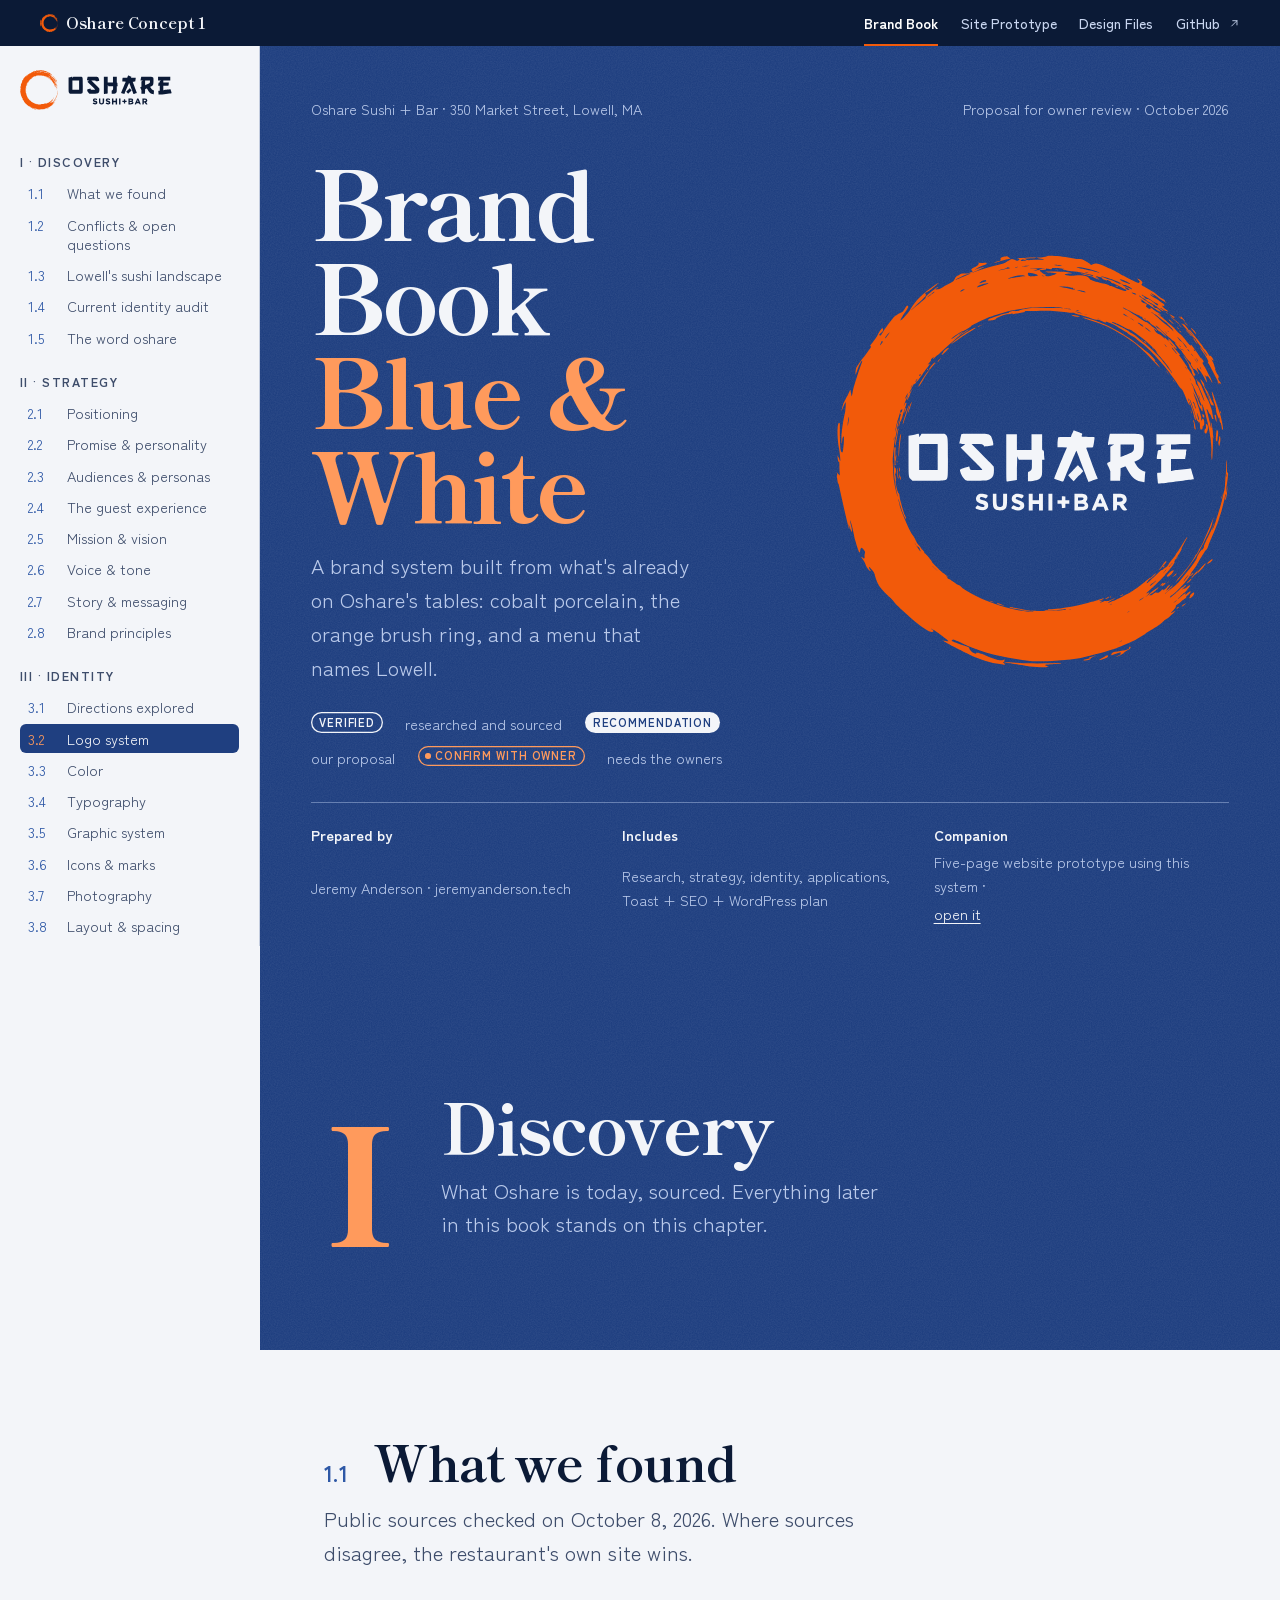
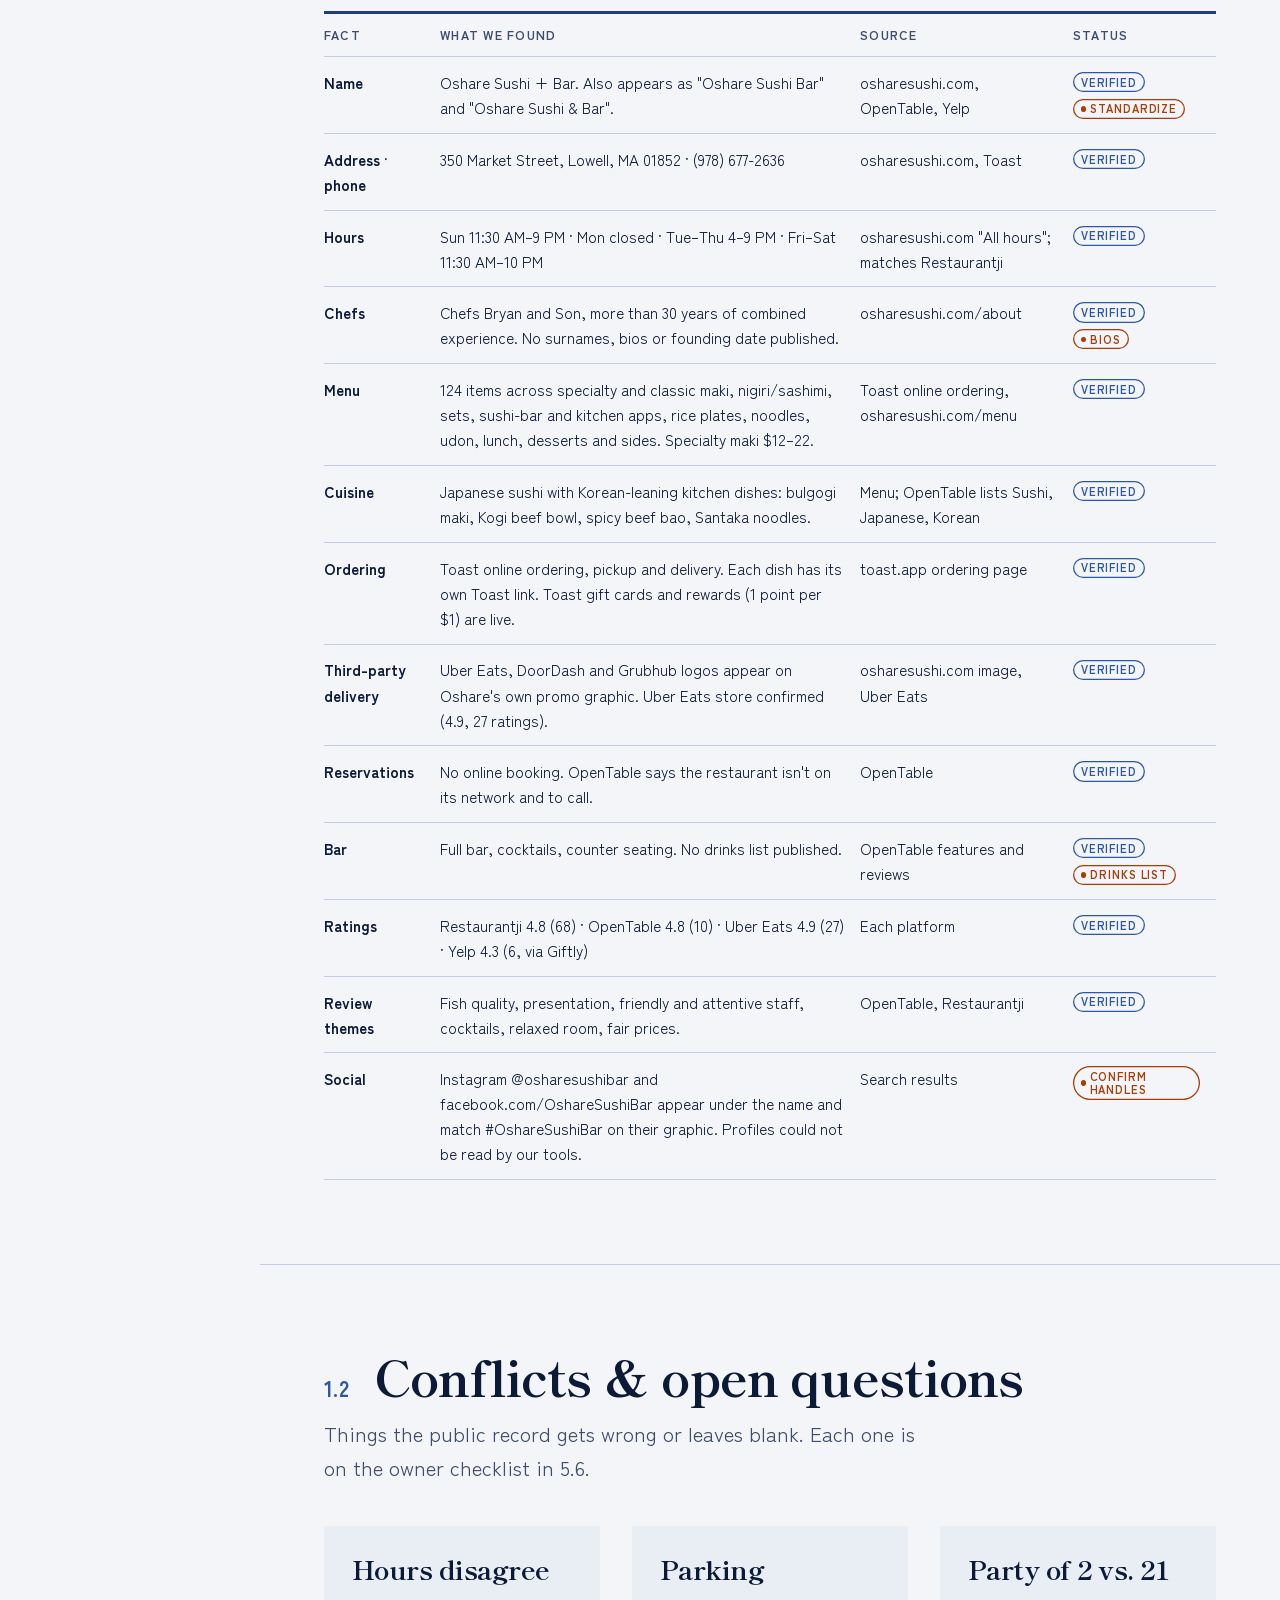
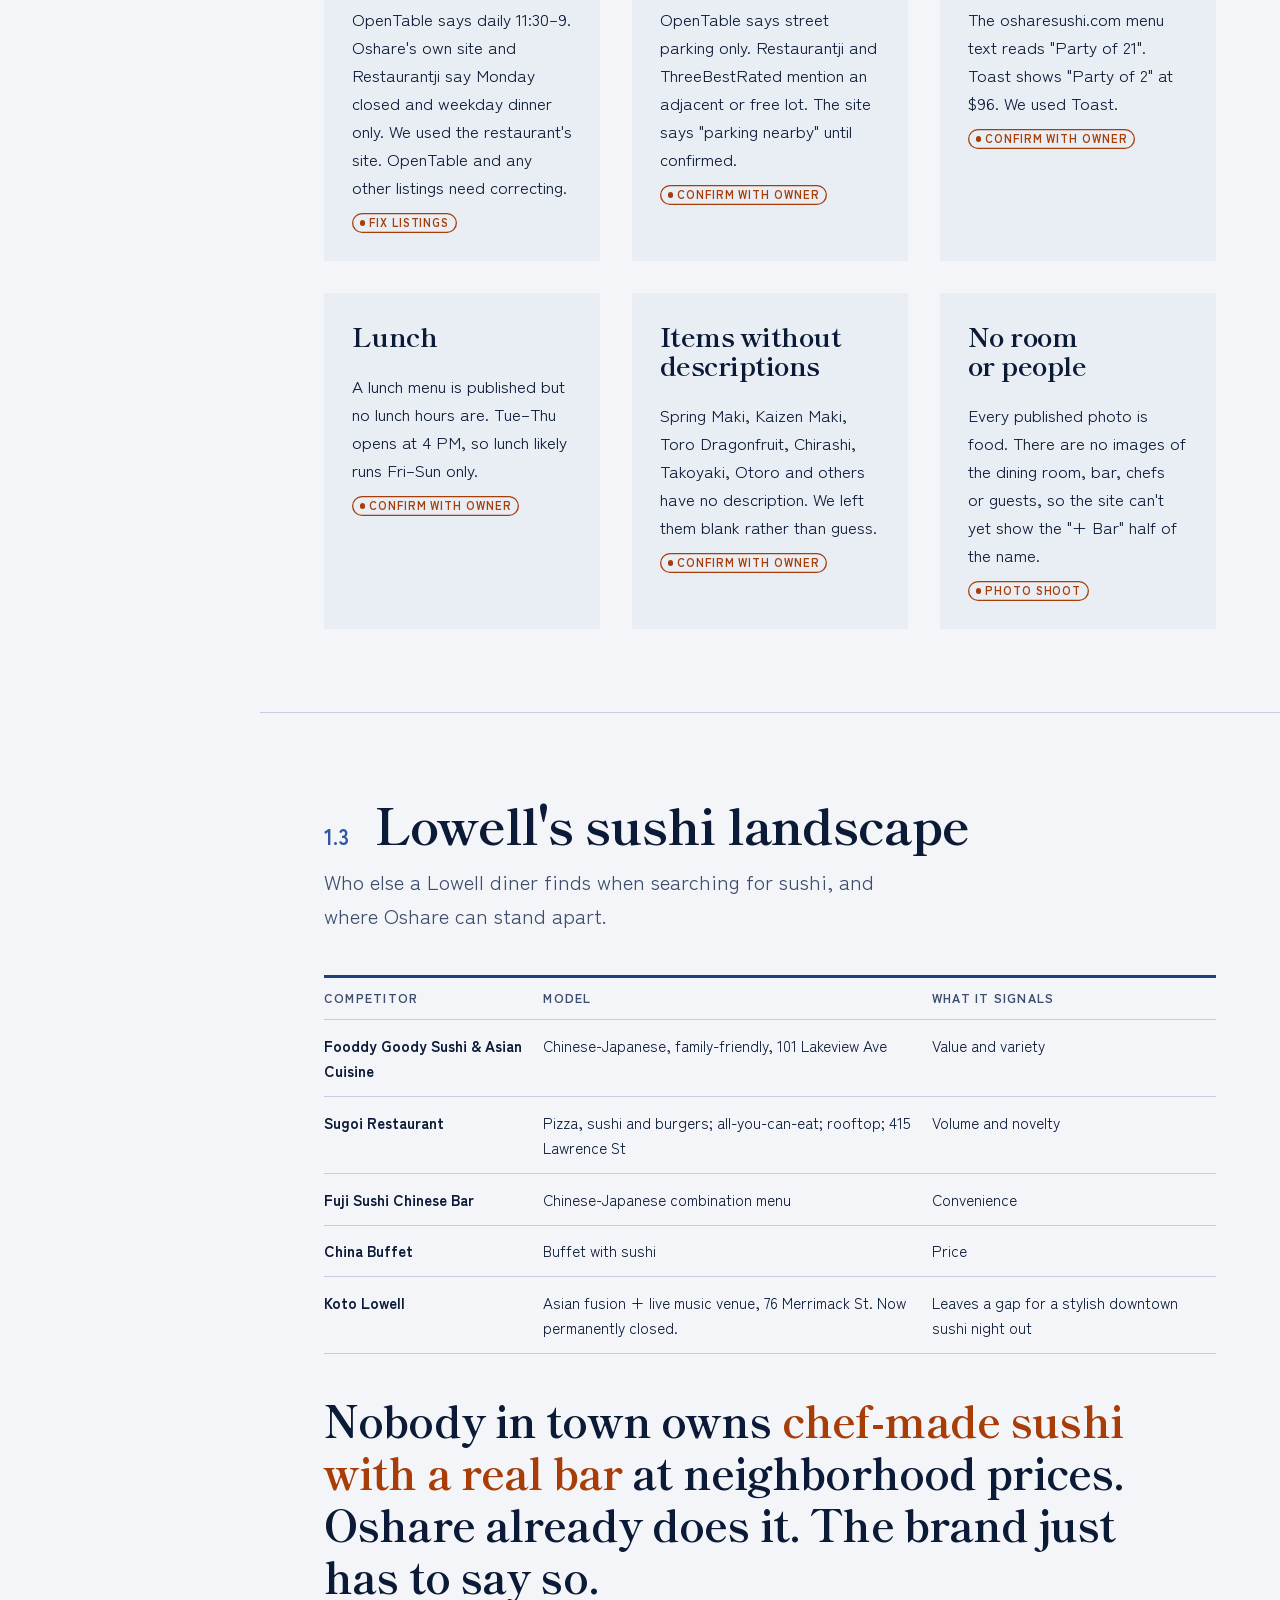
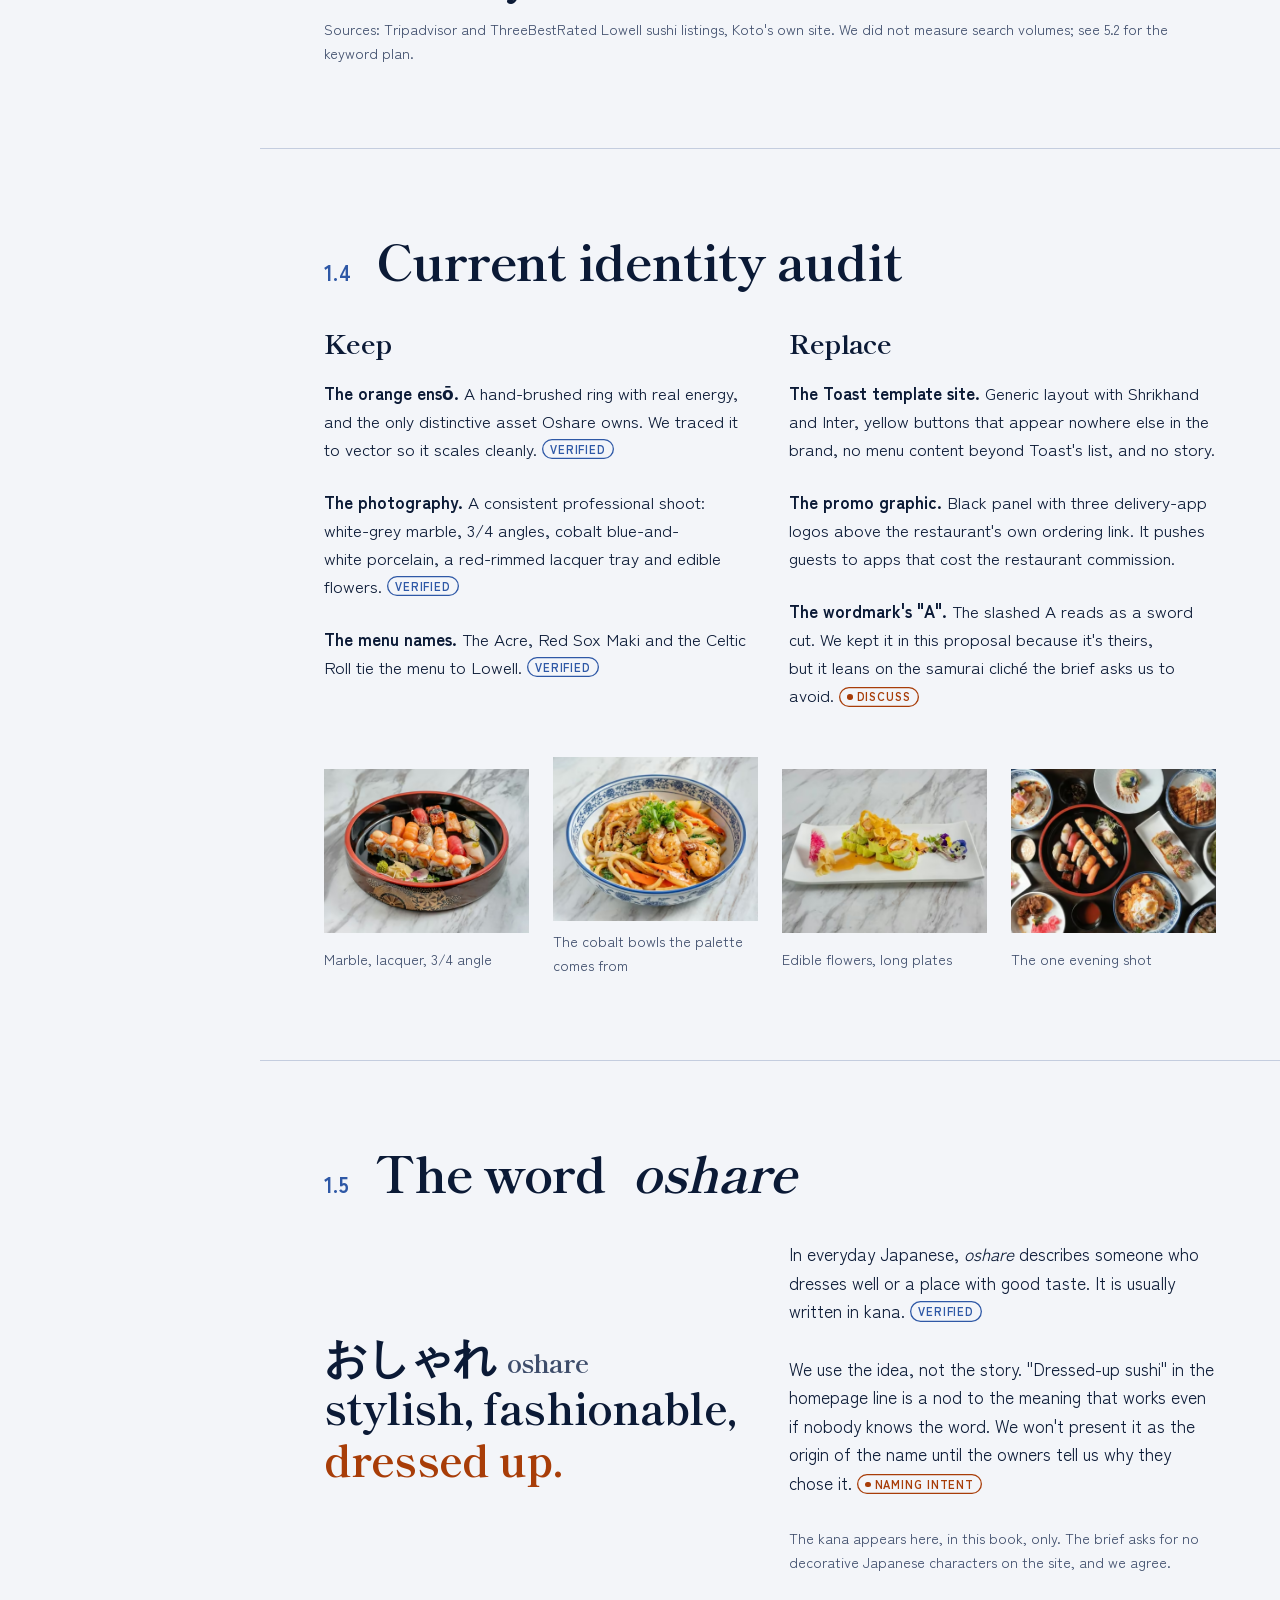
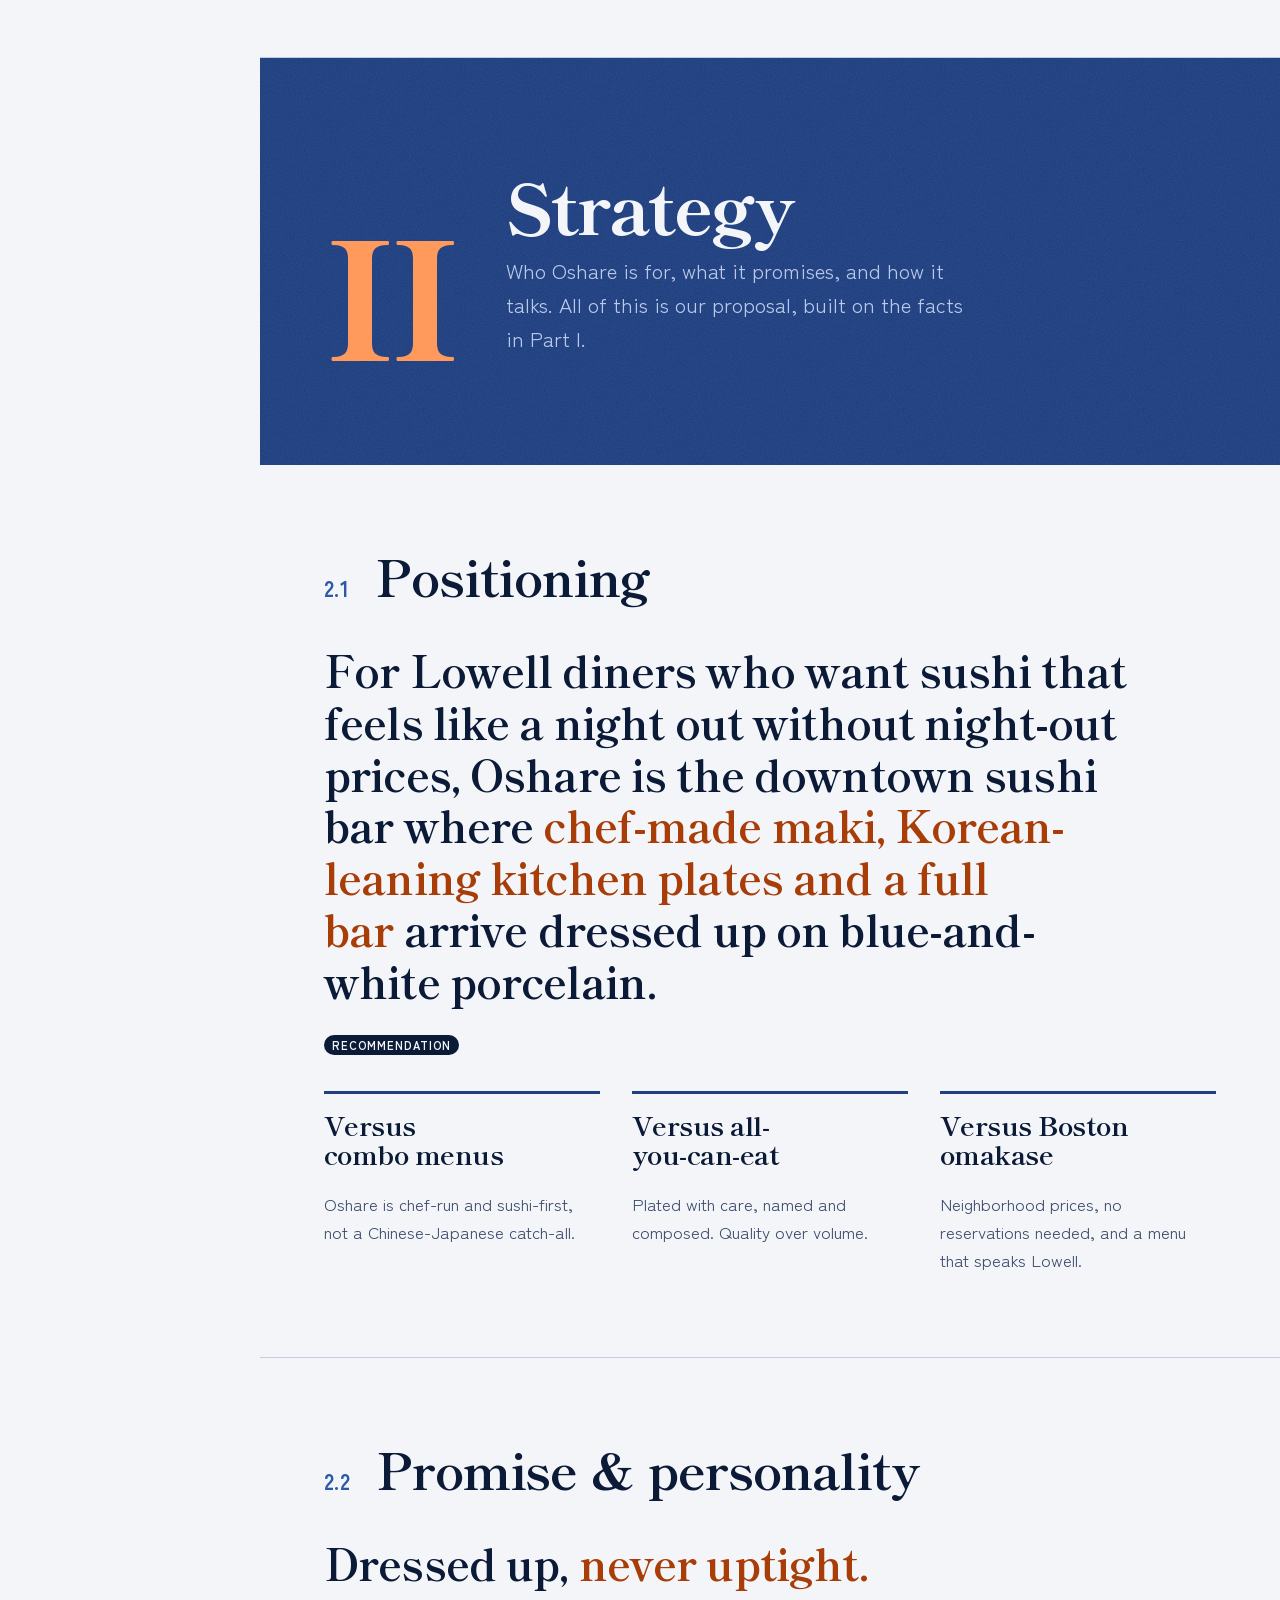
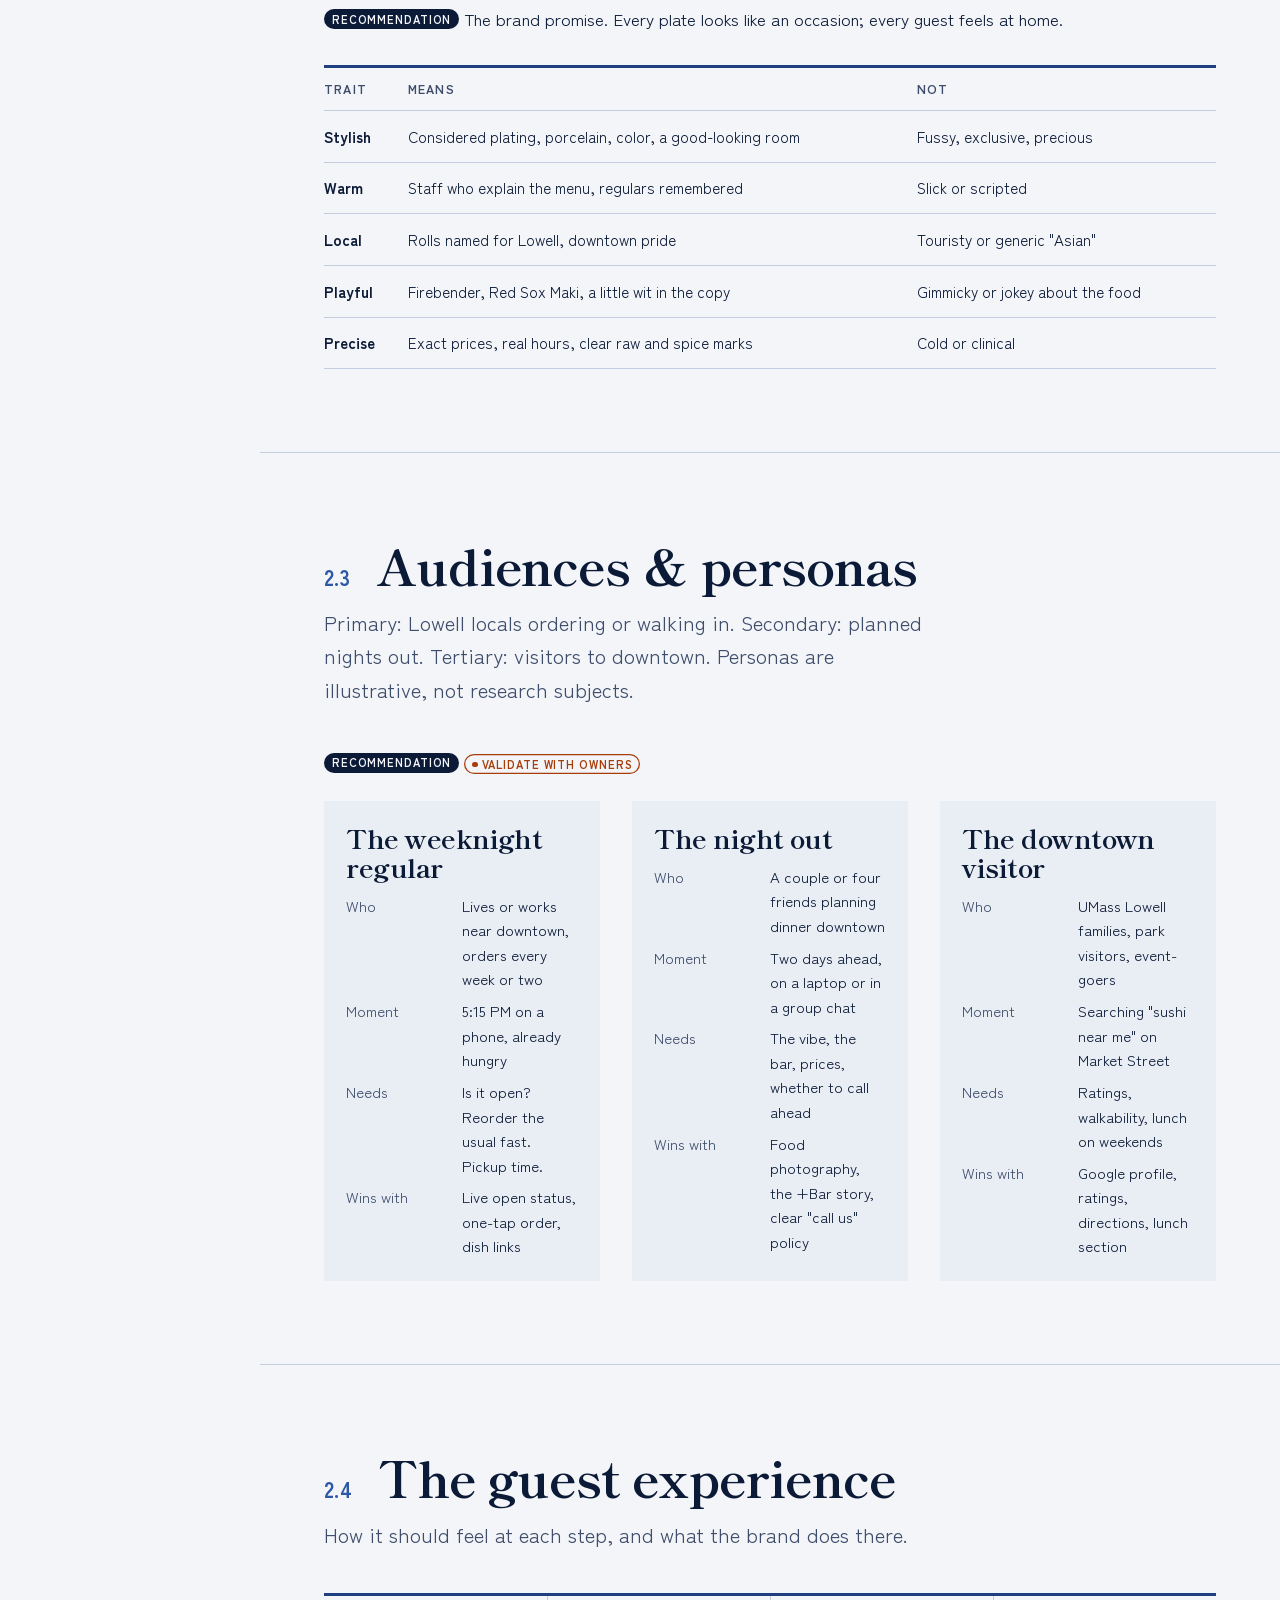
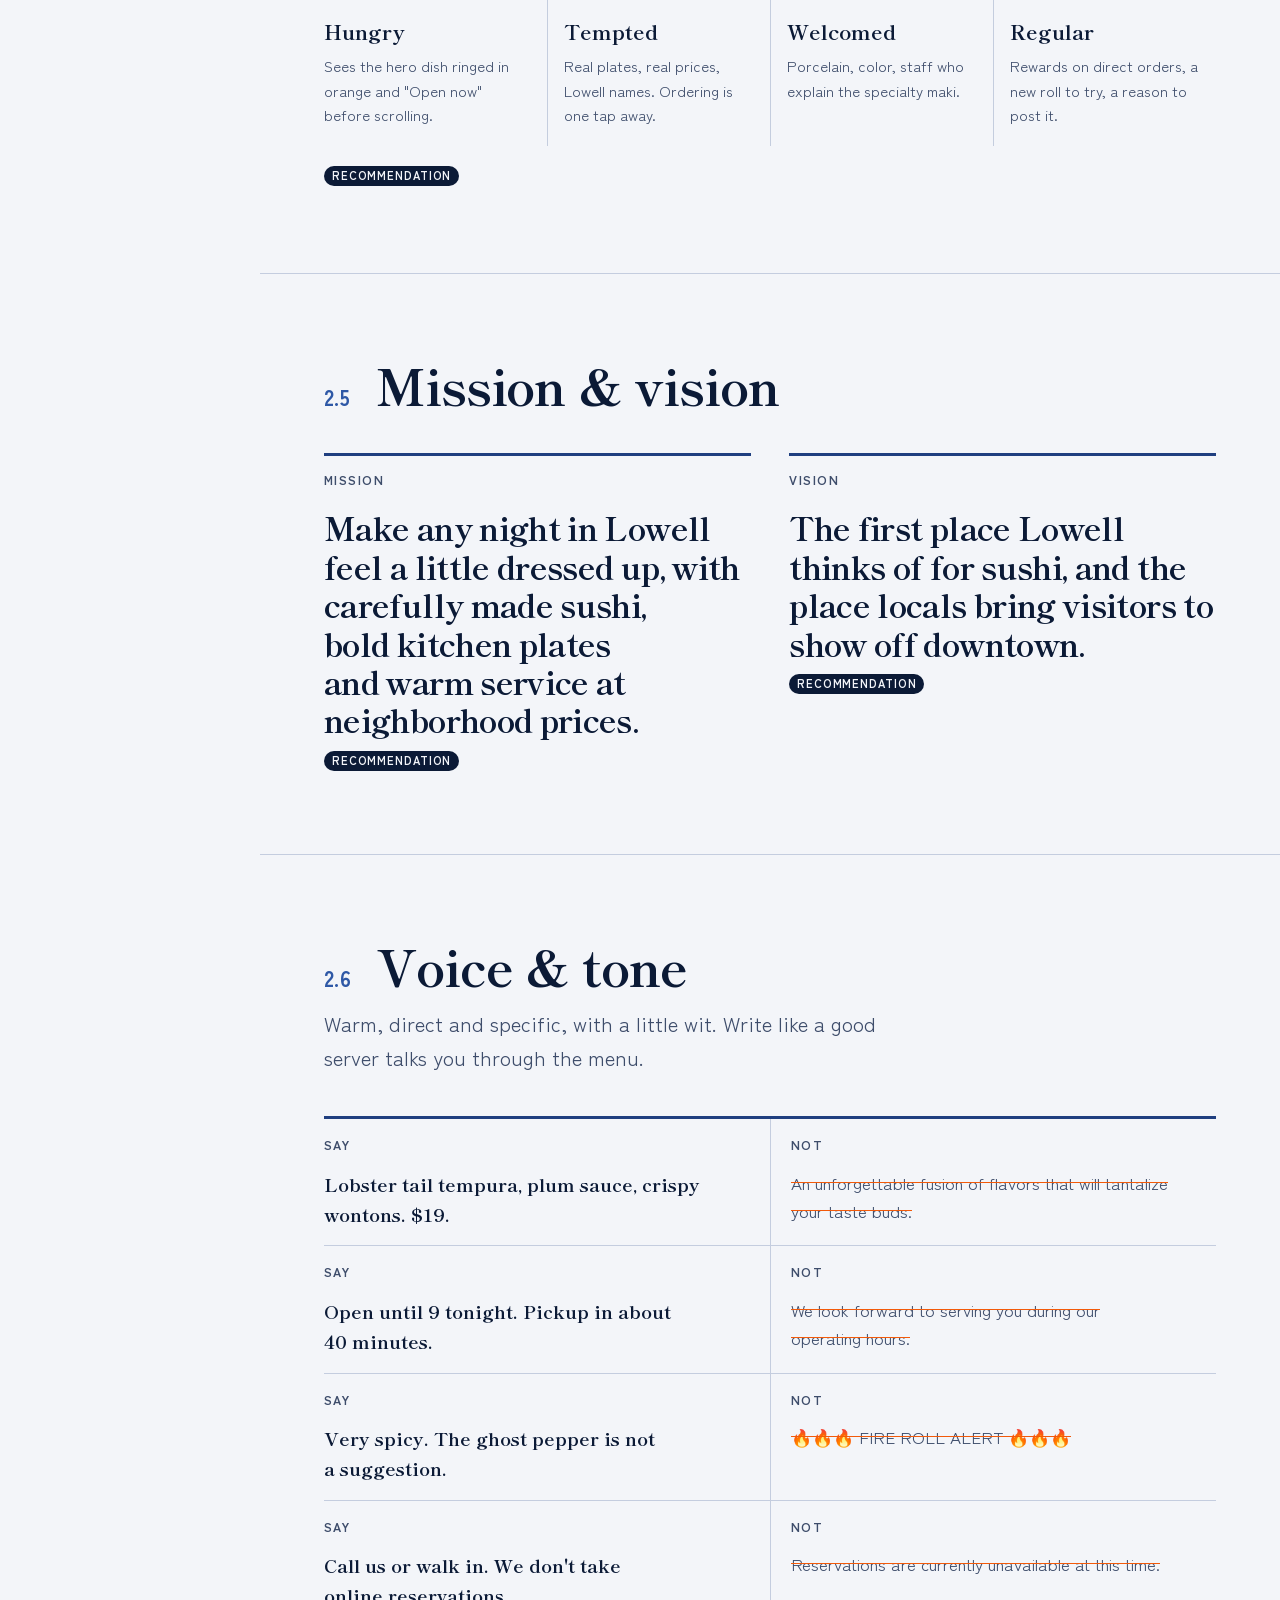
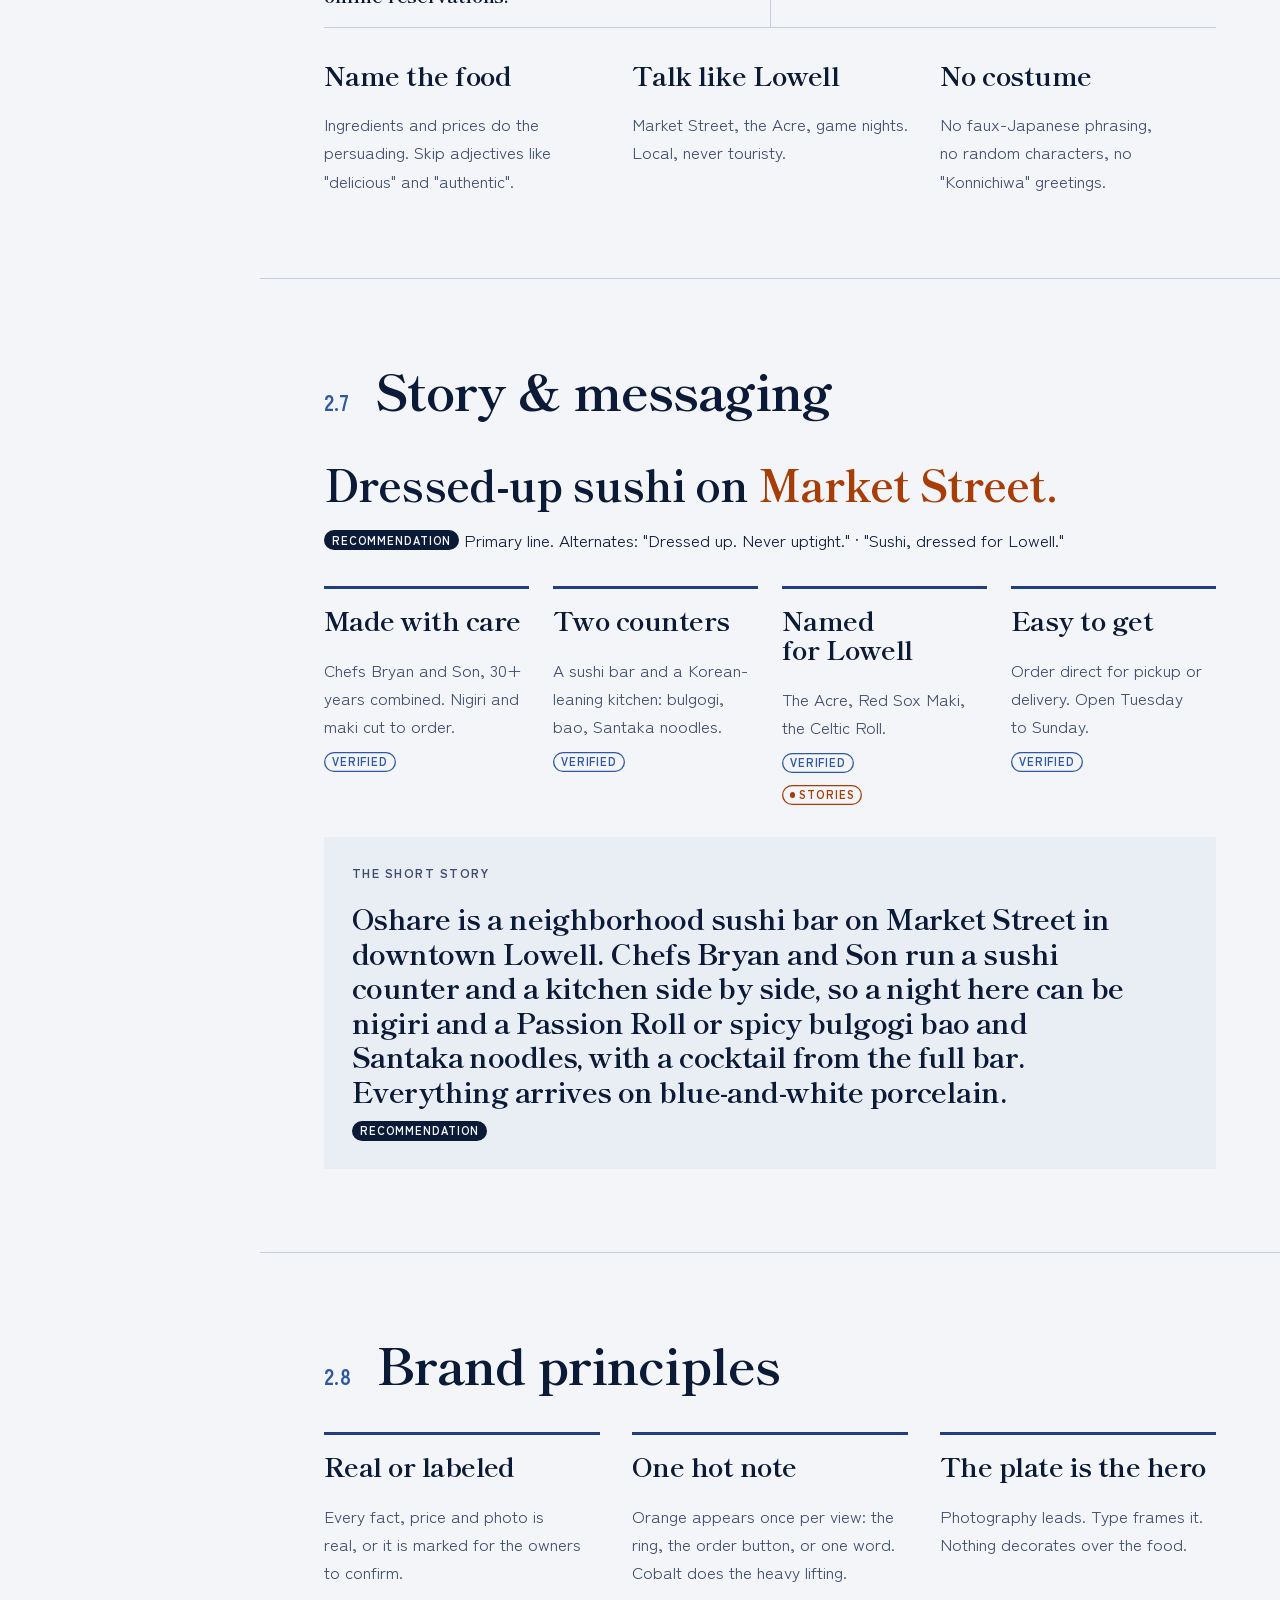
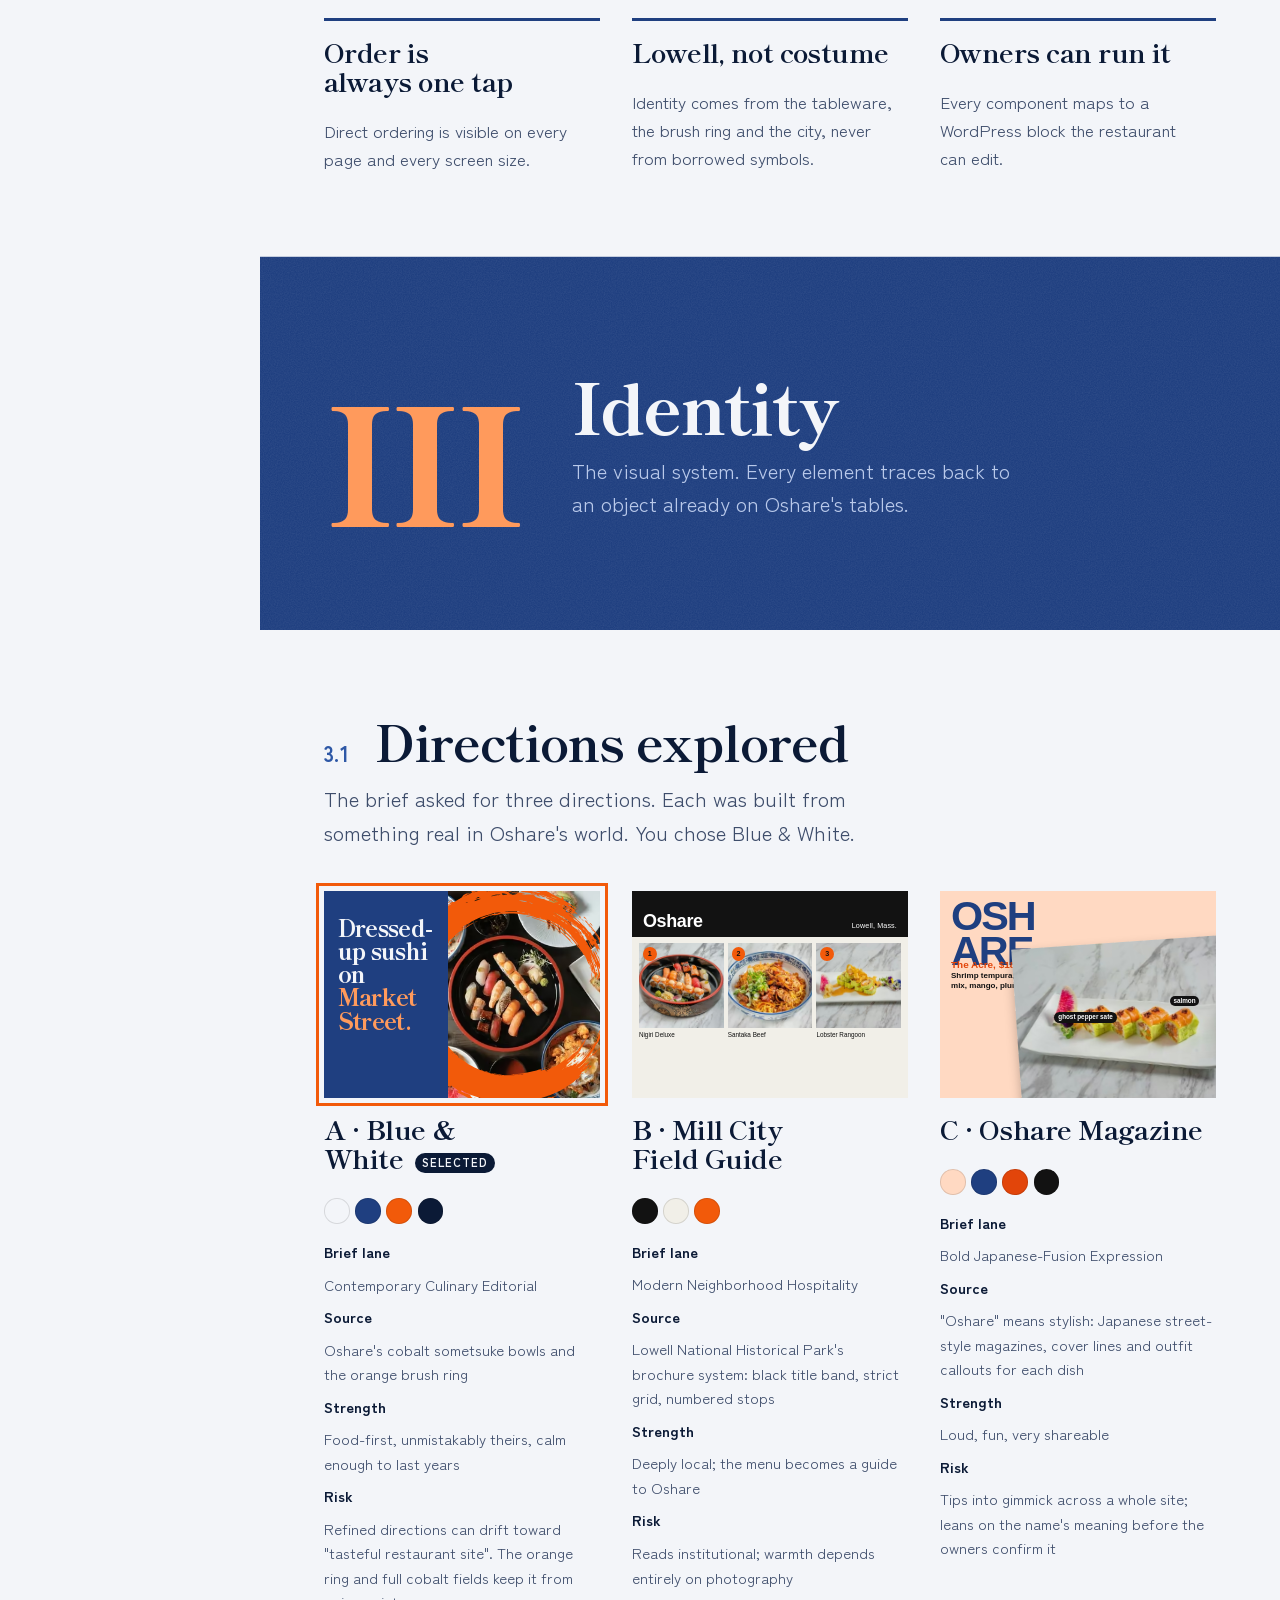
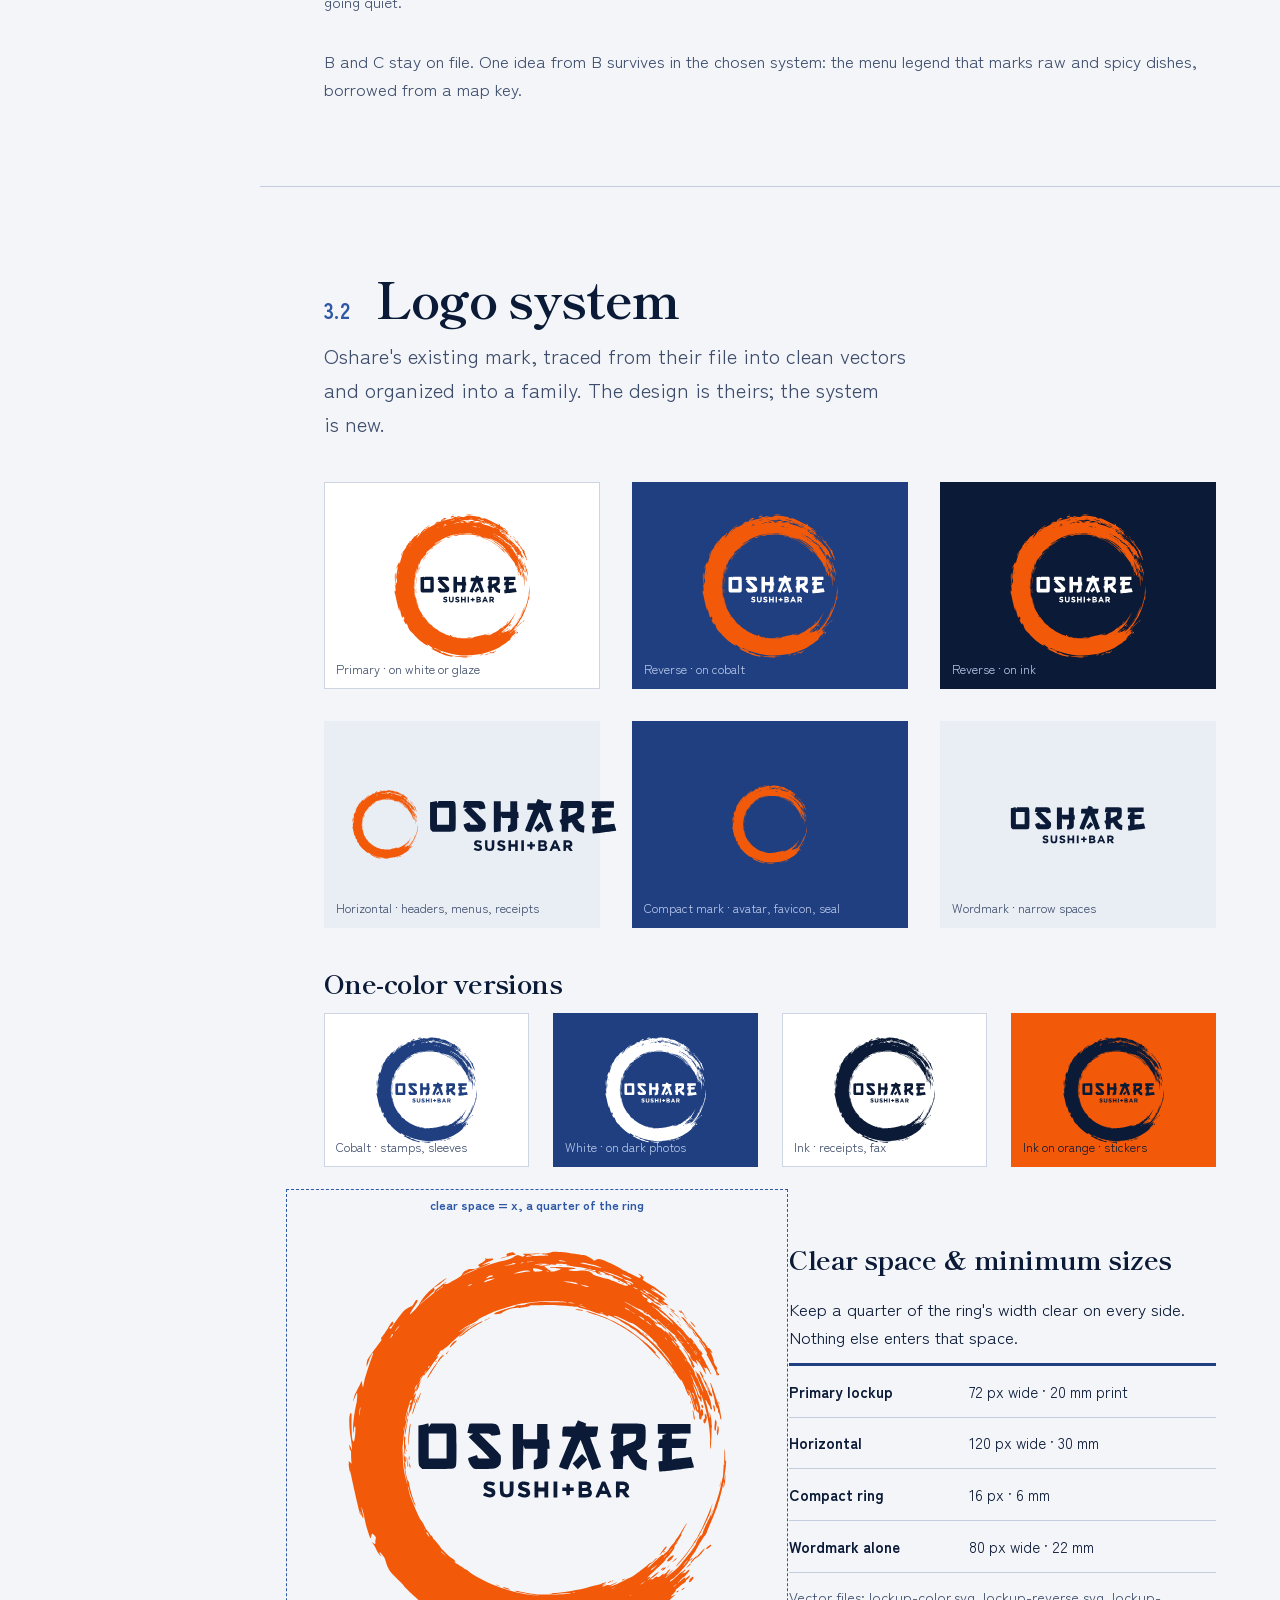
==== commit b8298c0b: "Optimize: AVIF/WebP images, self-hosted fonts, lighter logo SVGs - tools/build_assets.py encodes eve" ====
--- a/brand-book/index.html
+++ b/brand-book/index.html
@@ -7,10 +7,9 @@
 <script>document.documentElement.classList.add("js")</script>
 <title>Oshare Brand Book</title>
 <meta name="description" content="Brand book and build plan for Oshare Sushi + Bar, Lowell MA.">
-<link rel="preconnect" href="https://fonts.googleapis.com"><link rel="preconnect" href="https://fonts.gstatic.com" crossorigin>
-<link rel="stylesheet" href="https://fonts.googleapis.com/css2?family=Shippori+Mincho+B1:wght@500;700;800&family=Zen+Kaku+Gothic+New:wght@400;500;700&display=swap">
-<link rel="stylesheet" href="../assets/oshare.css?v=38a9cc2f">
-<link rel="stylesheet" href="../assets/bb.css?v=46fdb10a">
+<link rel="preload" href="../assets/fonts/shippori-mincho-b1-latin-800-normal.woff2" as="font" type="font/woff2" crossorigin>
+<link rel="stylesheet" href="../assets/oshare.css?v=caa339e7">
+<link rel="stylesheet" href="../assets/bb.css?v=2be0321c">
 </head>
 <body>
 <svg width="0" height="0" style="position:absolute" aria-hidden="true">
@@ -101,10 +100,10 @@
       <p><b>The wordmark's "A".</b> The slashed A reads as a sword cut. We kept it in this proposal because it's theirs, but it leans on the samurai cliché the brief asks us to avoid. <span class="tag tag--c">Discuss</span></p></div>
   </div>
   <div class="g4" style="margin-top:2rem">
-    <figure class="ph"><img src="../img/tray.jpg" alt="Nigiri Deluxe in lacquer tray on marble" loading="lazy"><figcaption>Marble, lacquer, 3/4 angle</figcaption></figure>
-    <figure class="ph"><img src="../img/udon.jpg" alt="Noodles in a cobalt porcelain bowl" loading="lazy"><figcaption>The cobalt bowls the palette comes from</figcaption></figure>
-    <figure class="ph"><img src="../img/lobster.jpg" alt="Lobster Rangoon Maki" loading="lazy"><figcaption>Edible flowers, long plates</figcaption></figure>
-    <figure class="ph"><img src="../img/night.jpg" alt="Overhead table on dark wood" loading="lazy"><figcaption>The one evening shot</figcaption></figure>
+    <figure class="ph"><picture><source type="image/avif" srcset="../img/w/tray-240.avif 240w, ../img/w/tray-480.avif 480w, ../img/w/tray-720.avif 720w, ../img/w/tray-960.avif 960w, ../img/w/tray-1280.avif 1280w, ../img/w/tray-1600.avif 1600w" sizes="(max-width: 37.5em) 100vw, (max-width: 60em) 46vw, 24vw"><source type="image/webp" srcset="../img/w/tray-240.webp 240w, ../img/w/tray-480.webp 480w, ../img/w/tray-720.webp 720w, ../img/w/tray-960.webp 960w, ../img/w/tray-1280.webp 1280w, ../img/w/tray-1600.webp 1600w" sizes="(max-width: 37.5em) 100vw, (max-width: 60em) 46vw, 24vw"><img decoding="async" width="1600" height="1280" src="../img/tray.jpg" alt="Nigiri Deluxe in lacquer tray on marble" loading="lazy"></picture><figcaption>Marble, lacquer, 3/4 angle</figcaption></figure>
+    <figure class="ph"><picture><source type="image/avif" srcset="../img/w/udon-240.avif 240w, ../img/w/udon-480.avif 480w, ../img/w/udon-720.avif 720w, ../img/w/udon-960.avif 960w, ../img/w/udon-1280.avif 1280w, ../img/w/udon-1600.avif 1600w" sizes="(max-width: 37.5em) 100vw, (max-width: 60em) 46vw, 24vw"><source type="image/webp" srcset="../img/w/udon-240.webp 240w, ../img/w/udon-480.webp 480w, ../img/w/udon-720.webp 720w, ../img/w/udon-960.webp 960w, ../img/w/udon-1280.webp 1280w, ../img/w/udon-1600.webp 1600w" sizes="(max-width: 37.5em) 100vw, (max-width: 60em) 46vw, 24vw"><img decoding="async" width="1600" height="1280" src="../img/udon.jpg" alt="Noodles in a cobalt porcelain bowl" loading="lazy"></picture><figcaption>The cobalt bowls the palette comes from</figcaption></figure>
+    <figure class="ph"><picture><source type="image/avif" srcset="../img/w/lobster-240.avif 240w, ../img/w/lobster-480.avif 480w, ../img/w/lobster-720.avif 720w" sizes="(max-width: 37.5em) 100vw, (max-width: 60em) 46vw, 24vw"><source type="image/webp" srcset="../img/w/lobster-240.webp 240w, ../img/w/lobster-480.webp 480w, ../img/w/lobster-720.webp 720w" sizes="(max-width: 37.5em) 100vw, (max-width: 60em) 46vw, 24vw"><img decoding="async" width="720" height="576" src="../img/lobster.jpg" alt="Lobster Rangoon Maki" loading="lazy"></picture><figcaption>Edible flowers, long plates</figcaption></figure>
+    <figure class="ph"><picture><source type="image/avif" srcset="../img/w/night-240.avif 240w, ../img/w/night-480.avif 480w, ../img/w/night-720.avif 720w, ../img/w/night-960.avif 960w, ../img/w/night-1372.avif 1372w" sizes="(max-width: 37.5em) 100vw, (max-width: 60em) 46vw, 24vw"><source type="image/webp" srcset="../img/w/night-240.webp 240w, ../img/w/night-480.webp 480w, ../img/w/night-720.webp 720w, ../img/w/night-960.webp 960w, ../img/w/night-1372.webp 1372w" sizes="(max-width: 37.5em) 100vw, (max-width: 60em) 46vw, 24vw"><img decoding="async" width="1372" height="984" src="../img/night.jpg" alt="Overhead table on dark wood" loading="lazy"></picture><figcaption>The one evening shot</figcaption></figure>
   </div>
 </section>
 
@@ -206,19 +205,19 @@
 <section class="ch" id="directions"><div class="ch__head"><h2><span class="n">3.1</span>Directions explored</h2><p>The brief asked for three directions. Each was built from something real in Oshare's world. You chose Blue &amp; White.</p></div>
   <div class="g3">
     <div class="dir dir--chosen">
-      <div class="dir__art"><div class="artA"><p>Dressed-up sushi on <span>Market Street.</span></p><div><img src="../img/night.jpg" alt=""><span class="enso"></span></div></div></div>
+      <div class="dir__art"><div class="artA"><p>Dressed-up sushi on <span>Market Street.</span></p><div><picture><source type="image/avif" srcset="../img/w/night-240.avif 240w, ../img/w/night-480.avif 480w, ../img/w/night-720.avif 720w, ../img/w/night-960.avif 960w, ../img/w/night-1372.avif 1372w" sizes="(max-width: 37.5em) 100vw, (max-width: 60em) 46vw, 30vw"><source type="image/webp" srcset="../img/w/night-240.webp 240w, ../img/w/night-480.webp 480w, ../img/w/night-720.webp 720w, ../img/w/night-960.webp 960w, ../img/w/night-1372.webp 1372w" sizes="(max-width: 37.5em) 100vw, (max-width: 60em) 46vw, 30vw"><img decoding="async" width="1372" height="984" src="../img/night.jpg" alt="" loading="lazy"></picture><span class="enso"></span></div></div></div>
       <h3>A · Blue &amp; White <span class="tag tag--r" style="margin-left:.3rem">Selected</span></h3>
       <div class="dir__chips"><i style="background:#F3F5F9"></i><i style="background:#1F3F80"></i><i style="background:#F25A0A"></i><i style="background:#0B1A36"></i></div>
       <dl><dt>Brief lane</dt><dd>Contemporary Culinary Editorial</dd><dt>Source</dt><dd>Oshare's cobalt sometsuke bowls and the orange brush ring</dd><dt>Strength</dt><dd>Food-first, unmistakably theirs, calm enough to last years</dd><dt>Risk</dt><dd>Refined directions can drift toward "tasteful restaurant site". The orange ring and full cobalt fields keep it from going quiet.</dd></dl>
     </div>
     <div class="dir">
-      <div class="dir__art"><div class="artB"><header>Oshare<small>Lowell, Mass.</small></header><section><figure><img src="../img/tray.jpg" alt=""><b>1</b><figcaption>Nigiri Deluxe</figcaption></figure><figure><img src="../img/santaka.jpg" alt=""><b>2</b><figcaption>Santaka Beef</figcaption></figure><figure><img src="../img/lobster.jpg" alt=""><b>3</b><figcaption>Lobster Rangoon</figcaption></figure></section></div></div>
+      <div class="dir__art"><div class="artB"><header>Oshare<small>Lowell, Mass.</small></header><section><figure><picture><source type="image/avif" srcset="../img/w/tray-240.avif 240w, ../img/w/tray-480.avif 480w, ../img/w/tray-720.avif 720w, ../img/w/tray-960.avif 960w, ../img/w/tray-1280.avif 1280w, ../img/w/tray-1600.avif 1600w" sizes="(max-width: 37.5em) 35vw, (max-width: 60em) 17vw, 11vw"><source type="image/webp" srcset="../img/w/tray-240.webp 240w, ../img/w/tray-480.webp 480w, ../img/w/tray-720.webp 720w, ../img/w/tray-960.webp 960w, ../img/w/tray-1280.webp 1280w, ../img/w/tray-1600.webp 1600w" sizes="(max-width: 37.5em) 35vw, (max-width: 60em) 17vw, 11vw"><img decoding="async" width="1600" height="1280" src="../img/tray.jpg" alt="" loading="lazy"></picture><b>1</b><figcaption>Nigiri Deluxe</figcaption></figure><figure><picture><source type="image/avif" srcset="../img/w/santaka-240.avif 240w, ../img/w/santaka-480.avif 480w, ../img/w/santaka-720.avif 720w" sizes="(max-width: 37.5em) 35vw, (max-width: 60em) 17vw, 11vw"><source type="image/webp" srcset="../img/w/santaka-240.webp 240w, ../img/w/santaka-480.webp 480w, ../img/w/santaka-720.webp 720w" sizes="(max-width: 37.5em) 35vw, (max-width: 60em) 17vw, 11vw"><img decoding="async" width="720" height="576" src="../img/santaka.jpg" alt="" loading="lazy"></picture><b>2</b><figcaption>Santaka Beef</figcaption></figure><figure><picture><source type="image/avif" srcset="../img/w/lobster-240.avif 240w, ../img/w/lobster-480.avif 480w, ../img/w/lobster-720.avif 720w" sizes="(max-width: 37.5em) 35vw, (max-width: 60em) 17vw, 11vw"><source type="image/webp" srcset="../img/w/lobster-240.webp 240w, ../img/w/lobster-480.webp 480w, ../img/w/lobster-720.webp 720w" sizes="(max-width: 37.5em) 35vw, (max-width: 60em) 17vw, 11vw"><img decoding="async" width="720" height="576" src="../img/lobster.jpg" alt="" loading="lazy"></picture><b>3</b><figcaption>Lobster Rangoon</figcaption></figure></section></div></div>
       <h3>B · Mill City Field Guide</h3>
       <div class="dir__chips"><i style="background:#121212"></i><i style="background:#F1EFE8"></i><i style="background:#F25A0A"></i></div>
       <dl><dt>Brief lane</dt><dd>Modern Neighborhood Hospitality</dd><dt>Source</dt><dd>Lowell National Historical Park's brochure system: black title band, strict grid, numbered stops</dd><dt>Strength</dt><dd>Deeply local; the menu becomes a guide to Oshare</dd><dt>Risk</dt><dd>Reads institutional; warmth depends entirely on photography</dd></dl>
     </div>
     <div class="dir">
-      <div class="dir__art"><div class="artC"><p class="t">OSHARE</p><p><b>The Acre, $18</b>Shrimp tempura, lobster mix, mango, plum sauce</p><img src="../img/firebender.jpg" alt=""><span class="call" style="right:36cqw;top:44cqw">ghost pepper sate</span><span class="call" style="right:6cqw;top:38cqw">salmon</span></div></div>
+      <div class="dir__art"><div class="artC"><p class="t">OSHARE</p><p><b>The Acre, $18</b>Shrimp tempura, lobster mix, mango, plum sauce</p><picture><source type="image/avif" srcset="../img/w/firebender-240.avif 240w, ../img/w/firebender-480.avif 480w, ../img/w/firebender-720.avif 720w" sizes="(max-width: 37.5em) 70vw, (max-width: 60em) 34vw, 22vw"><source type="image/webp" srcset="../img/w/firebender-240.webp 240w, ../img/w/firebender-480.webp 480w, ../img/w/firebender-720.webp 720w" sizes="(max-width: 37.5em) 70vw, (max-width: 60em) 34vw, 22vw"><img decoding="async" width="720" height="576" src="../img/firebender.jpg" alt="" loading="lazy"></picture><span class="call" style="right:36cqw;top:44cqw">ghost pepper sate</span><span class="call" style="right:6cqw;top:38cqw">salmon</span></div></div>
       <h3>C · Oshare Magazine</h3>
       <div class="dir__chips"><i style="background:#FFD9C2"></i><i style="background:#1F3F80"></i><i style="background:#E2450A"></i><i style="background:#121212"></i></div>
       <dl><dt>Brief lane</dt><dd>Bold Japanese-Fusion Expression</dd><dt>Source</dt><dd>"Oshare" means stylish: Japanese street-style magazines, cover lines and outfit callouts for each dish</dd><dt>Strength</dt><dd>Loud, fun, very shareable</dd><dt>Risk</dt><dd>Tips into gimmick across a whole site; leans on the name's meaning before the owners confirm it</dd></dl>
@@ -251,7 +250,7 @@
   </div>
   <h3 style="margin:2.5rem 0 1rem">Don't</h3>
   <div class="g3">
-    <div class="misuse"><div class="spec spec--white"><div class="lockup lockup--ink" style="transform:scaleX(1.45)"><span class="enso"></span><span class="wordmark"></span></div></div><span class="x" aria-hidden="true"><svg viewBox="0 0 16 16"><path d="M4 4l8 8M12 4l-8 8"/></svg></span><p>Stretch or squash it.</p></div><div class="misuse"><div class="spec spec--white"><div class="lockup lockup--ink"><span class="enso" style="background:#2E58A6"></span><span class="wordmark"></span></div></div><span class="x" aria-hidden="true"><svg viewBox="0 0 16 16"><path d="M4 4l8 8M12 4l-8 8"/></svg></span><p>Recolor the ring. It is always orange, or the single mono color.</p></div><div class="misuse"><div class="spec spec--photo" style="background-image:url(../img/spread.jpg)"><div class="lockup lockup--ink"><span class="enso"></span><span class="wordmark"></span></div></div><span class="x" aria-hidden="true"><svg viewBox="0 0 16 16"><path d="M4 4l8 8M12 4l-8 8"/></svg></span><p>Set it on a busy photo without a cobalt or glaze field.</p></div><div class="misuse"><div class="spec spec--white"><div class="lockup lockup--ink" style="filter:drop-shadow(6px 6px 3px rgba(0,0,0,.45))"><span class="enso"></span><span class="wordmark"></span></div></div><span class="x" aria-hidden="true"><svg viewBox="0 0 16 16"><path d="M4 4l8 8M12 4l-8 8"/></svg></span><p>Add shadows, glows or bevels.</p></div><div class="misuse"><div class="spec spec--white"><div class="lockup lockup--ink"><span class="enso"></span><span class="wordmark" style="transform:rotate(-18deg)"></span></div></div><span class="x" aria-hidden="true"><svg viewBox="0 0 16 16"><path d="M4 4l8 8M12 4l-8 8"/></svg></span><p>Rotate or move the wordmark inside the ring.</p></div><div class="misuse"><div class="spec spec--enso"><div class="lockup lockup--white"><span class="enso"></span><span class="wordmark"></span></div></div><span class="x" aria-hidden="true"><svg viewBox="0 0 16 16"><path d="M4 4l8 8M12 4l-8 8"/></svg></span><p>Put the color lockup on orange, where the ring disappears.</p></div>
+    <div class="misuse"><div class="spec spec--white"><div class="lockup lockup--ink" style="transform:scaleX(1.45)"><span class="enso"></span><span class="wordmark"></span></div></div><span class="x" aria-hidden="true"><svg viewBox="0 0 16 16"><path d="M4 4l8 8M12 4l-8 8"/></svg></span><p>Stretch or squash it.</p></div><div class="misuse"><div class="spec spec--white"><div class="lockup lockup--ink"><span class="enso" style="background:#2E58A6"></span><span class="wordmark"></span></div></div><span class="x" aria-hidden="true"><svg viewBox="0 0 16 16"><path d="M4 4l8 8M12 4l-8 8"/></svg></span><p>Recolor the ring. It is always orange, or the single mono color.</p></div><div class="misuse"><div class="spec spec--photo" style="background-image:url(../img/spread.jpg);background-image:image-set(url(../img/w/spread-720.avif) type('image/avif'), url(../img/w/spread-720.webp) type('image/webp'), url(../img/spread.jpg) type('image/jpeg'))"><div class="lockup lockup--ink"><span class="enso"></span><span class="wordmark"></span></div></div><span class="x" aria-hidden="true"><svg viewBox="0 0 16 16"><path d="M4 4l8 8M12 4l-8 8"/></svg></span><p>Set it on a busy photo without a cobalt or glaze field.</p></div><div class="misuse"><div class="spec spec--white"><div class="lockup lockup--ink" style="filter:drop-shadow(6px 6px 3px rgba(0,0,0,.45))"><span class="enso"></span><span class="wordmark"></span></div></div><span class="x" aria-hidden="true"><svg viewBox="0 0 16 16"><path d="M4 4l8 8M12 4l-8 8"/></svg></span><p>Add shadows, glows or bevels.</p></div><div class="misuse"><div class="spec spec--white"><div class="lockup lockup--ink"><span class="enso"></span><span class="wordmark" style="transform:rotate(-18deg)"></span></div></div><span class="x" aria-hidden="true"><svg viewBox="0 0 16 16"><path d="M4 4l8 8M12 4l-8 8"/></svg></span><p>Rotate or move the wordmark inside the ring.</p></div><div class="misuse"><div class="spec spec--enso"><div class="lockup lockup--white"><span class="enso"></span><span class="wordmark"></span></div></div><span class="x" aria-hidden="true"><svg viewBox="0 0 16 16"><path d="M4 4l8 8M12 4l-8 8"/></svg></span><p>Put the color lockup on orange, where the ring disappears.</p></div>
   </div>
 </section>
 
@@ -302,9 +301,9 @@
 
 <section class="ch" id="photo"><div class="ch__head"><h2><span class="n">3.7</span>Photography</h2><p>The existing shoot sets the standard. The gap is everything that isn't food.</p></div>
   <div class="g3">
-    <figure class="ph ph--do"><img src="../img/crispyRice.jpg" alt="Tuna crispy rice on a long white plate" loading="lazy"><figcaption><b>Keep:</b> marble ground, soft daylight, 3/4 angle, edible flowers.</figcaption></figure>
-    <figure class="ph ph--do"><img src="../img/santaka.jpg" alt="Santaka noodles in porcelain" loading="lazy"><figcaption><b>Keep:</b> the cobalt porcelain in frame. It is the palette.</figcaption></figure>
-    <figure class="ph ph--do"><img src="../img/night.jpg" alt="Overhead table at night" loading="lazy"><figcaption><b>Keep:</b> overhead tables on dark wood for evening and bar stories.</figcaption></figure>
+    <figure class="ph ph--do"><picture><source type="image/avif" srcset="../img/w/crispyRice-240.avif 240w, ../img/w/crispyRice-480.avif 480w, ../img/w/crispyRice-720.avif 720w" sizes="(max-width: 37.5em) 100vw, (max-width: 60em) 50vw, 28vw"><source type="image/webp" srcset="../img/w/crispyRice-240.webp 240w, ../img/w/crispyRice-480.webp 480w, ../img/w/crispyRice-720.webp 720w" sizes="(max-width: 37.5em) 100vw, (max-width: 60em) 50vw, 28vw"><img decoding="async" width="720" height="576" src="../img/crispyRice.jpg" alt="Tuna crispy rice on a long white plate" loading="lazy"></picture><figcaption><b>Keep:</b> marble ground, soft daylight, 3/4 angle, edible flowers.</figcaption></figure>
+    <figure class="ph ph--do"><picture><source type="image/avif" srcset="../img/w/santaka-240.avif 240w, ../img/w/santaka-480.avif 480w, ../img/w/santaka-720.avif 720w" sizes="(max-width: 37.5em) 100vw, (max-width: 60em) 50vw, 28vw"><source type="image/webp" srcset="../img/w/santaka-240.webp 240w, ../img/w/santaka-480.webp 480w, ../img/w/santaka-720.webp 720w" sizes="(max-width: 37.5em) 100vw, (max-width: 60em) 50vw, 28vw"><img decoding="async" width="720" height="576" src="../img/santaka.jpg" alt="Santaka noodles in porcelain" loading="lazy"></picture><figcaption><b>Keep:</b> the cobalt porcelain in frame. It is the palette.</figcaption></figure>
+    <figure class="ph ph--do"><picture><source type="image/avif" srcset="../img/w/night-240.avif 240w, ../img/w/night-480.avif 480w, ../img/w/night-720.avif 720w, ../img/w/night-960.avif 960w, ../img/w/night-1372.avif 1372w" sizes="(max-width: 37.5em) 100vw, (max-width: 60em) 50vw, 28vw"><source type="image/webp" srcset="../img/w/night-240.webp 240w, ../img/w/night-480.webp 480w, ../img/w/night-720.webp 720w, ../img/w/night-960.webp 960w, ../img/w/night-1372.webp 1372w" sizes="(max-width: 37.5em) 100vw, (max-width: 60em) 50vw, 28vw"><img decoding="async" width="1372" height="984" src="../img/night.jpg" alt="Overhead table at night" loading="lazy"></picture><figcaption><b>Keep:</b> overhead tables on dark wood for evening and bar stories.</figcaption></figure>
   </div>
   <div class="g2" style="margin-top:2.5rem">
     <div><h3>Shot list for the first shoot <span class="tag tag--c">Schedule</span></h3>
@@ -329,7 +328,7 @@
     <div class="row"><a class="btn" href="https://toast.app/r/osharesushibar/order" target="_blank" rel="noopener"><svg class="ico" aria-hidden="true"><use href="#i-bag"/></svg>Order pickup<span class="sr-only"> (opens in a new tab)</span></a><a class="btn btn--ghost" href="#components">See the menu</a><a class="btn btn--sm" href="#components">Small</a><span class="btn" aria-disabled="true">Ordering paused</span><a class="link-arrow" href="#components">Add to pickup order<svg class="ico" aria-hidden="true"><use href="#i-arrow"/></svg></a></div>
     <div class="row"><span class="status" data-open="true"><span class="status__dot"></span><span><b>Open now</b> Until 9 PM tonight</span></span><span class="status" data-open="false"><span class="status__dot"></span><span><b>Closed now</b> Opens tomorrow at 4 PM</span></span><button class="chip" type="button" aria-pressed="true">No raw fish</button><button class="chip" type="button" aria-pressed="false">Spicy</button><span class="note">Pitch note</span></div>
     <ul class="mlist" role="list" style="grid-template-columns:repeat(auto-fit,minmax(min(100%,280px),1fr));gap:1rem">
-      <li class="mitem mitem--photo"><img class="mitem__img" src="../img/firebender.jpg" alt=""><h3>Firebender Maki <span class="mark mark--raw">RAW</span><span class="mark mark--hot"><svg><use href="#i-chili"/></svg><svg><use href="#i-chili"/></svg></span></h3><span class="mitem__price">$17</span><p class="mitem__desc">Spicy tuna mix, salmon, apple, avocado, sweet potato tempura, ghost pepper sate</p><div class="mitem__act"><a href="https://toast.app/r/osharesushibar/order/item-firebender-maki_1d96c5db-8b62-47e7-8c83-397c6780c539" target="_blank" rel="noopener">Add to order<svg class="ico" aria-hidden="true"><use href="#i-arrow"/></svg><span class="sr-only"> (opens in a new tab)</span></a></div></li>
+      <li class="mitem mitem--photo"><picture><source type="image/avif" srcset="../img/w/firebender-240.avif 240w, ../img/w/firebender-480.avif 480w, ../img/w/firebender-720.avif 720w" sizes="(max-width: 26.25em) 84px, 112px"><source type="image/webp" srcset="../img/w/firebender-240.webp 240w, ../img/w/firebender-480.webp 480w, ../img/w/firebender-720.webp 720w" sizes="(max-width: 26.25em) 84px, 112px"><img decoding="async" width="720" height="576" class="mitem__img" src="../img/firebender.jpg" alt="" loading="lazy"></picture><h3>Firebender Maki <span class="mark mark--raw">RAW</span><span class="mark mark--hot"><svg><use href="#i-chili"/></svg><svg><use href="#i-chili"/></svg></span></h3><span class="mitem__price">$17</span><p class="mitem__desc">Spicy tuna mix, salmon, apple, avocado, sweet potato tempura, ghost pepper sate</p><div class="mitem__act"><a href="https://toast.app/r/osharesushibar/order/item-firebender-maki_1d96c5db-8b62-47e7-8c83-397c6780c539" target="_blank" rel="noopener">Add to order<svg class="ico" aria-hidden="true"><use href="#i-arrow"/></svg><span class="sr-only"> (opens in a new tab)</span></a></div></li>
       <li class="mitem" data-oos="true"><h3>Japanese Uni <span class="mark mark--raw">RAW</span></h3><span class="mitem__price">$20</span><p class="mitem__desc">Menu item, sold-out state.</p><div class="mitem__act"><span class="oos">Sold out today</span></div></li>
     </ul>
   </div>
@@ -346,7 +345,7 @@
 
 <section class="ch" id="website"><div class="ch__head"><h2><span class="n">4.1</span>Website</h2><p>Five pages built on this system with real menu data, real photos and live Toast links.</p></div>
   <div class="g2" style="align-items:center">
-    <figure class="ph" style="margin:0"><img src="../img/night.jpg" alt="" loading="lazy"><figcaption>Homepage hero: the ring circles the Nigiri Deluxe tray at every screen size.</figcaption></figure>
+    <figure class="ph" style="margin:0"><picture><source type="image/avif" srcset="../img/w/night-240.avif 240w, ../img/w/night-480.avif 480w, ../img/w/night-720.avif 720w, ../img/w/night-960.avif 960w, ../img/w/night-1372.avif 1372w" sizes="(max-width: 37.5em) 100vw, (max-width: 60em) 50vw, 48vw"><source type="image/webp" srcset="../img/w/night-240.webp 240w, ../img/w/night-480.webp 480w, ../img/w/night-720.webp 720w, ../img/w/night-960.webp 960w, ../img/w/night-1372.webp 1372w" sizes="(max-width: 37.5em) 100vw, (max-width: 60em) 50vw, 48vw"><img decoding="async" width="1372" height="984" src="../img/night.jpg" alt="" loading="lazy"></picture><figcaption>Homepage hero: the ring circles the Nigiri Deluxe tray at every screen size.</figcaption></figure>
     <div class="stack">
       <p><b>Home:</b> hero, live open status, the Lowell rolls, plates with order links, sushi bar vs kitchen, chefs, +Bar, ratings, visit.</p>
       <p><b>Menu:</b> all 124 dishes as indexable HTML with section nav, search, "no raw fish" and "spicy" filters, and a direct Toast link on every dish.</p>
@@ -359,9 +358,9 @@
 
 <section class="ch" id="social"><div class="ch__head"><h2><span class="n">4.2</span>Social</h2><p>Three templates. Real photos, a cobalt band, one orange note.</p></div>
   <div class="g3" style="align-items:start">
-    <div><div class="ig"><img src="../img/lobster.jpg" alt="Instagram post template with Lobster Rangoon Maki"><span class="rimline" style="bottom:19cqw"></span><div class="bar"><b>Lobster Rangoon</b><span>$19</span></div></div><p class="mock-cap">Dish post · 1080 × 1080</p></div>
+    <div><div class="ig"><picture><source type="image/avif" srcset="../img/w/lobster-240.avif 240w, ../img/w/lobster-480.avif 480w, ../img/w/lobster-720.avif 720w" sizes="(max-width: 37.5em) 115vw, (max-width: 60em) 56vw, 36vw"><source type="image/webp" srcset="../img/w/lobster-240.webp 240w, ../img/w/lobster-480.webp 480w, ../img/w/lobster-720.webp 720w" sizes="(max-width: 37.5em) 115vw, (max-width: 60em) 56vw, 36vw"><img decoding="async" width="720" height="576" src="../img/lobster.jpg" alt="Instagram post template with Lobster Rangoon Maki" loading="lazy"></picture><span class="rimline" style="bottom:19cqw"></span><div class="bar"><b>Lobster Rangoon</b><span>$19</span></div></div><p class="mock-cap">Dish post · 1080 × 1080</p></div>
     <div><div class="ig ig--type"><span class="enso ring"></span><p class="t">The Acre</p><p>Shrimp tempura, lobster mix, avocado, mango, shrimp, plum sauce, sriracha, fried shallots.</p><span class="p">$18</span></div><p class="mock-cap">Type post · named rolls, specials</p></div>
-    <div style="max-width:300px"><div class="ig ig--story"><div class="top"><p class="t">Open tonight until 9</p><p>Tuesday to Sunday on Market Street. Order pickup from the link.</p></div><img src="../img/tray.jpg" alt="Story template with Nigiri Deluxe"><span class="cta">Order pickup</span></div><p class="mock-cap">Story · 1080 × 1920</p></div>
+    <div style="max-width:300px"><div class="ig ig--story"><div class="top"><p class="t">Open tonight until 9</p><p>Tuesday to Sunday on Market Street. Order pickup from the link.</p></div><picture><source type="image/avif" srcset="../img/w/tray-240.avif 240w, ../img/w/tray-480.avif 480w, ../img/w/tray-720.avif 720w, ../img/w/tray-960.avif 960w, ../img/w/tray-1280.avif 1280w, ../img/w/tray-1600.avif 1600w" sizes="390px"><source type="image/webp" srcset="../img/w/tray-240.webp 240w, ../img/w/tray-480.webp 480w, ../img/w/tray-720.webp 720w, ../img/w/tray-960.webp 960w, ../img/w/tray-1280.webp 1280w, ../img/w/tray-1600.webp 1600w" sizes="390px"><img decoding="async" width="1600" height="1280" src="../img/tray.jpg" alt="Story template with Nigiri Deluxe" loading="lazy"></picture><span class="cta">Order pickup</span></div><p class="mock-cap">Story · 1080 × 1920</p></div>
   </div>
   <p class="muted" style="margin-top:1.5rem">Captions follow the voice in 2.6. Hashtag: #OshareSushiBar. Link in bio goes to the Toast order page, not a delivery app. <span class="tag tag--c">Handles</span></p>
 </section>
@@ -411,7 +410,7 @@
     <div class="rule-top stack"><h3>Google Business Profile</h3><p class="muted">Primary category Sushi restaurant, secondary Japanese restaurant and Bar. Hours matching the site. Menu link to /menu/, order link to Toast. Monthly photo uploads from the new shoot.</p><span class="tag tag--c">Access</span></div>
     <div class="rule-top stack"><h3>Name consistency</h3><p class="muted">Pick one: "Oshare Sushi + Bar". Fix "Sushi &amp; Bar" and "Sushi Bar" variants and the stale OpenTable hours. Same address and phone format everywhere.</p><span class="tag tag--c">Confirm with owner</span></div>
     <div class="rule-top stack"><h3>AI-ready facts</h3><p class="muted">A plain, factual paragraph on /visit/ with name, address, hours, cuisine, ordering and reservations, plus a short FAQ: parking, reservations, delivery, lunch, raw options.</p><span class="tag tag--r">Recommendation</span></div>
-    <div class="rule-top stack"><h3>Performance</h3><p class="muted">AVIF/WebP photos with set sizes, the hero preloaded, fonts subset to Latin, no page builders, full-page caching. Target: all Core Web Vitals green on mobile.</p><span class="tag tag--r">Recommendation</span></div>
+    <div class="rule-top stack"><h3>Performance</h3><p class="muted">AVIF/WebP photos with set sizes, the hero image fetched first, fonts self-hosted and subset to Latin with the headline face preloaded, no page builders, full-page caching. The prototype already ships the image and font parts. Target: all Core Web Vitals green on mobile.</p><span class="tag tag--r">Recommendation</span></div>
     <div class="rule-top stack"><h3>Content to add</h3><p class="muted">One post a month: a new roll, the story behind The Acre, a chef profile, game-night specials. Each links to the menu and Toast. No city doorway pages.</p><span class="tag tag--r">Recommendation</span></div>
   </div>
   <p class="muted" style="margin-top:1.5rem;font-size:var(--fs-sm)">Seed topics (sushi Lowell MA, best sushi Lowell, sushi takeout and delivery Lowell, Japanese restaurant Lowell, sashimi Lowell) are mapped to intent. We did not pull search volumes; add Search Console data after launch.</p>
@@ -644,7 +643,7 @@
 <section class="ch" id="assets"><div class="ch__head"><h2><span class="n">5.5</span>Asset inventory</h2><p>Everything the prototype uses, where it came from, and what's still missing.</p></div>
   <div class="tbl-wrap" tabindex="0" role="region" aria-label="Asset inventory table, scrolls sideways"><table class="tbl"><thead><tr><th scope="col"><span class="sr-only">Preview</span></th><th scope="col">Asset</th><th scope="col">Source</th><th scope="col">Rights</th></tr></thead><tbody>
     <tr><td><img src="../assets/lockup-color.svg" alt="" width="48" height="50"></td><td>Logo, traced to vector (ring + wordmark)</td><td>Logotransparency.png on Oshare's Toast site</td><td><span class="tag tag--c">Originals</span></td></tr>
-    <tr><td><img src="../img/night.jpg" alt="" width="64" height="51" style="width:64px;height:51px;object-fit:cover" loading="lazy"></td><td>Overhead table on dark wood (hero)</td><td>Toast Sites CDN · OshareSushiBar4.png, cropped to remove logo panel</td><td><span class="tag tag--c">License</span></td></tr><tr><td><img src="../img/spread.jpg" alt="" width="64" height="51" style="width:64px;height:51px;object-fit:cover" loading="lazy"></td><td>Overhead table on marble</td><td>Toast Sites CDN · OshareSushiBar_hero_2880x2304</td><td><span class="tag tag--c">License</span></td></tr><tr><td><img src="../img/tray.jpg" alt="" width="64" height="51" style="width:64px;height:51px;object-fit:cover" loading="lazy"></td><td>Nigiri Deluxe in lacquer tray</td><td>Toast Sites CDN · OshareSushiBar_MiginDeluxe_2880x2304</td><td><span class="tag tag--c">License</span></td></tr><tr><td><img src="../img/udon.jpg" alt="" width="64" height="51" style="width:64px;height:51px;object-fit:cover" loading="lazy"></td><td>Stir-fried noodles, porcelain bowl</td><td>Toast menu item image (About page)</td><td><span class="tag tag--c">License</span></td></tr><tr><td><img src="../img/lobster.jpg" alt="" width="64" height="51" style="width:64px;height:51px;object-fit:cover" loading="lazy"></td><td>Lobster Rangoon Maki</td><td>Toast online ordering menu item photo, 720px</td><td><span class="tag tag--c">License</span></td></tr><tr><td><img src="../img/firebender.jpg" alt="" width="64" height="51" style="width:64px;height:51px;object-fit:cover" loading="lazy"></td><td>Firebender Maki</td><td>Toast online ordering menu item photo, 720px</td><td><span class="tag tag--c">License</span></td></tr><tr><td><img src="../img/crispyRice.jpg" alt="" width="64" height="51" style="width:64px;height:51px;object-fit:cover" loading="lazy"></td><td>Tuna Crispy Rice</td><td>Toast online ordering menu item photo, 720px</td><td><span class="tag tag--c">License</span></td></tr><tr><td><img src="../img/santaka.jpg" alt="" width="64" height="51" style="width:64px;height:51px;object-fit:cover" loading="lazy"></td><td>Santaka Beef Noodle</td><td>Toast online ordering menu item photo, 720px</td><td><span class="tag tag--c">License</span></td></tr><tr><td><img src="../img/bao.jpg" alt="" width="64" height="51" style="width:64px;height:51px;object-fit:cover" loading="lazy"></td><td>Fried Chicken Bao</td><td>Toast online ordering menu item photo, 720px</td><td><span class="tag tag--c">License</span></td></tr><tr><td><img src="../img/karaage.jpg" alt="" width="64" height="51" style="width:64px;height:51px;object-fit:cover" loading="lazy"></td><td>Chicken Karaage</td><td>Toast online ordering menu item photo, 720px</td><td><span class="tag tag--c">License</span></td></tr><tr><td><img src="../img/katsu.jpg" alt="" width="64" height="51" style="width:64px;height:51px;object-fit:cover" loading="lazy"></td><td>Chicken Katsu</td><td>Toast online ordering menu item photo, 720px</td><td><span class="tag tag--c">License</span></td></tr><tr><td><img src="../img/beefTataki.jpg" alt="" width="64" height="51" style="width:64px;height:51px;object-fit:cover" loading="lazy"></td><td>Beef Tataki</td><td>Toast online ordering menu item photo, 720px</td><td><span class="tag tag--c">License</span></td></tr><tr><td><img src="../img/crabSalad.jpg" alt="" width="64" height="51" style="width:64px;height:51px;object-fit:cover" loading="lazy"></td><td>Crab Avocado Salad</td><td>Toast online ordering menu item photo, 720px</td><td><span class="tag tag--c">License</span></td></tr><tr><td><img src="../img/salmon.jpg" alt="" width="64" height="51" style="width:64px;height:51px;object-fit:cover" loading="lazy"></td><td>Lemon Butter Salmon</td><td>Toast online ordering menu item photo, 720px</td><td><span class="tag tag--c">License</span></td></tr><tr><td><img src="../img/spicyChicken.jpg" alt="" width="64" height="51" style="width:64px;height:51px;object-fit:cover" loading="lazy"></td><td>Spicy Chicken</td><td>Toast online ordering menu item photo, 720px</td><td><span class="tag tag--c">License</span></td></tr><tr><td><img src="../img/beefTeri.jpg" alt="" width="64" height="51" style="width:64px;height:51px;object-fit:cover" loading="lazy"></td><td>Beef Teriyaki</td><td>Toast online ordering menu item photo, 720px</td><td><span class="tag tag--c">License</span></td></tr><tr><td><img src="../img/edamame.jpg" alt="" width="64" height="51" style="width:64px;height:51px;object-fit:cover" loading="lazy"></td><td>Spicy Edamame</td><td>Toast online ordering menu item photo, 720px</td><td><span class="tag tag--c">License</span></td></tr><tr><td><img src="../img/stirfry.jpg" alt="" width="64" height="51" style="width:64px;height:51px;object-fit:cover" loading="lazy"></td><td>Stir-Fried Noodles</td><td>Toast online ordering menu item photo, 720px</td><td><span class="tag tag--c">License</span></td></tr>
+    <tr><td><picture><source type="image/avif" srcset="../img/w/night-240.avif 240w, ../img/w/night-480.avif 480w, ../img/w/night-720.avif 720w, ../img/w/night-960.avif 960w, ../img/w/night-1372.avif 1372w" sizes="72px"><source type="image/webp" srcset="../img/w/night-240.webp 240w, ../img/w/night-480.webp 480w, ../img/w/night-720.webp 720w, ../img/w/night-960.webp 960w, ../img/w/night-1372.webp 1372w" sizes="72px"><img decoding="async" src="../img/night.jpg" alt="" width="64" height="51" style="width:64px;height:51px;object-fit:cover" loading="lazy"></picture></td><td>Overhead table on dark wood (hero)</td><td>Toast Sites CDN · OshareSushiBar4.png, cropped to remove logo panel</td><td><span class="tag tag--c">License</span></td></tr><tr><td><picture><source type="image/avif" srcset="../img/w/spread-240.avif 240w, ../img/w/spread-480.avif 480w, ../img/w/spread-720.avif 720w, ../img/w/spread-960.avif 960w, ../img/w/spread-1280.avif 1280w, ../img/w/spread-1600.avif 1600w" sizes="72px"><source type="image/webp" srcset="../img/w/spread-240.webp 240w, ../img/w/spread-480.webp 480w, ../img/w/spread-720.webp 720w, ../img/w/spread-960.webp 960w, ../img/w/spread-1280.webp 1280w, ../img/w/spread-1600.webp 1600w" sizes="72px"><img decoding="async" src="../img/spread.jpg" alt="" width="64" height="51" style="width:64px;height:51px;object-fit:cover" loading="lazy"></picture></td><td>Overhead table on marble</td><td>Toast Sites CDN · OshareSushiBar_hero_2880x2304</td><td><span class="tag tag--c">License</span></td></tr><tr><td><picture><source type="image/avif" srcset="../img/w/tray-240.avif 240w, ../img/w/tray-480.avif 480w, ../img/w/tray-720.avif 720w, ../img/w/tray-960.avif 960w, ../img/w/tray-1280.avif 1280w, ../img/w/tray-1600.avif 1600w" sizes="72px"><source type="image/webp" srcset="../img/w/tray-240.webp 240w, ../img/w/tray-480.webp 480w, ../img/w/tray-720.webp 720w, ../img/w/tray-960.webp 960w, ../img/w/tray-1280.webp 1280w, ../img/w/tray-1600.webp 1600w" sizes="72px"><img decoding="async" src="../img/tray.jpg" alt="" width="64" height="51" style="width:64px;height:51px;object-fit:cover" loading="lazy"></picture></td><td>Nigiri Deluxe in lacquer tray</td><td>Toast Sites CDN · OshareSushiBar_MiginDeluxe_2880x2304</td><td><span class="tag tag--c">License</span></td></tr><tr><td><picture><source type="image/avif" srcset="../img/w/udon-240.avif 240w, ../img/w/udon-480.avif 480w, ../img/w/udon-720.avif 720w, ../img/w/udon-960.avif 960w, ../img/w/udon-1280.avif 1280w, ../img/w/udon-1600.avif 1600w" sizes="72px"><source type="image/webp" srcset="../img/w/udon-240.webp 240w, ../img/w/udon-480.webp 480w, ../img/w/udon-720.webp 720w, ../img/w/udon-960.webp 960w, ../img/w/udon-1280.webp 1280w, ../img/w/udon-1600.webp 1600w" sizes="72px"><img decoding="async" src="../img/udon.jpg" alt="" width="64" height="51" style="width:64px;height:51px;object-fit:cover" loading="lazy"></picture></td><td>Stir-fried noodles, porcelain bowl</td><td>Toast menu item image (About page)</td><td><span class="tag tag--c">License</span></td></tr><tr><td><picture><source type="image/avif" srcset="../img/w/lobster-240.avif 240w, ../img/w/lobster-480.avif 480w, ../img/w/lobster-720.avif 720w" sizes="72px"><source type="image/webp" srcset="../img/w/lobster-240.webp 240w, ../img/w/lobster-480.webp 480w, ../img/w/lobster-720.webp 720w" sizes="72px"><img decoding="async" src="../img/lobster.jpg" alt="" width="64" height="51" style="width:64px;height:51px;object-fit:cover" loading="lazy"></picture></td><td>Lobster Rangoon Maki</td><td>Toast online ordering menu item photo, 720px</td><td><span class="tag tag--c">License</span></td></tr><tr><td><picture><source type="image/avif" srcset="../img/w/firebender-240.avif 240w, ../img/w/firebender-480.avif 480w, ../img/w/firebender-720.avif 720w" sizes="72px"><source type="image/webp" srcset="../img/w/firebender-240.webp 240w, ../img/w/firebender-480.webp 480w, ../img/w/firebender-720.webp 720w" sizes="72px"><img decoding="async" src="../img/firebender.jpg" alt="" width="64" height="51" style="width:64px;height:51px;object-fit:cover" loading="lazy"></picture></td><td>Firebender Maki</td><td>Toast online ordering menu item photo, 720px</td><td><span class="tag tag--c">License</span></td></tr><tr><td><picture><source type="image/avif" srcset="../img/w/crispyRice-240.avif 240w, ../img/w/crispyRice-480.avif 480w, ../img/w/crispyRice-720.avif 720w" sizes="72px"><source type="image/webp" srcset="../img/w/crispyRice-240.webp 240w, ../img/w/crispyRice-480.webp 480w, ../img/w/crispyRice-720.webp 720w" sizes="72px"><img decoding="async" src="../img/crispyRice.jpg" alt="" width="64" height="51" style="width:64px;height:51px;object-fit:cover" loading="lazy"></picture></td><td>Tuna Crispy Rice</td><td>Toast online ordering menu item photo, 720px</td><td><span class="tag tag--c">License</span></td></tr><tr><td><picture><source type="image/avif" srcset="../img/w/santaka-240.avif 240w, ../img/w/santaka-480.avif 480w, ../img/w/santaka-720.avif 720w" sizes="72px"><source type="image/webp" srcset="../img/w/santaka-240.webp 240w, ../img/w/santaka-480.webp 480w, ../img/w/santaka-720.webp 720w" sizes="72px"><img decoding="async" src="../img/santaka.jpg" alt="" width="64" height="51" style="width:64px;height:51px;object-fit:cover" loading="lazy"></picture></td><td>Santaka Beef Noodle</td><td>Toast online ordering menu item photo, 720px</td><td><span class="tag tag--c">License</span></td></tr><tr><td><picture><source type="image/avif" srcset="../img/w/bao-240.avif 240w, ../img/w/bao-480.avif 480w, ../img/w/bao-720.avif 720w" sizes="72px"><source type="image/webp" srcset="../img/w/bao-240.webp 240w, ../img/w/bao-480.webp 480w, ../img/w/bao-720.webp 720w" sizes="72px"><img decoding="async" src="../img/bao.jpg" alt="" width="64" height="51" style="width:64px;height:51px;object-fit:cover" loading="lazy"></picture></td><td>Fried Chicken Bao</td><td>Toast online ordering menu item photo, 720px</td><td><span class="tag tag--c">License</span></td></tr><tr><td><picture><source type="image/avif" srcset="../img/w/karaage-240.avif 240w, ../img/w/karaage-480.avif 480w, ../img/w/karaage-720.avif 720w" sizes="72px"><source type="image/webp" srcset="../img/w/karaage-240.webp 240w, ../img/w/karaage-480.webp 480w, ../img/w/karaage-720.webp 720w" sizes="72px"><img decoding="async" src="../img/karaage.jpg" alt="" width="64" height="51" style="width:64px;height:51px;object-fit:cover" loading="lazy"></picture></td><td>Chicken Karaage</td><td>Toast online ordering menu item photo, 720px</td><td><span class="tag tag--c">License</span></td></tr><tr><td><picture><source type="image/avif" srcset="../img/w/katsu-240.avif 240w, ../img/w/katsu-480.avif 480w, ../img/w/katsu-720.avif 720w" sizes="72px"><source type="image/webp" srcset="../img/w/katsu-240.webp 240w, ../img/w/katsu-480.webp 480w, ../img/w/katsu-720.webp 720w" sizes="72px"><img decoding="async" src="../img/katsu.jpg" alt="" width="64" height="51" style="width:64px;height:51px;object-fit:cover" loading="lazy"></picture></td><td>Chicken Katsu</td><td>Toast online ordering menu item photo, 720px</td><td><span class="tag tag--c">License</span></td></tr><tr><td><picture><source type="image/avif" srcset="../img/w/beefTataki-240.avif 240w, ../img/w/beefTataki-480.avif 480w, ../img/w/beefTataki-720.avif 720w" sizes="72px"><source type="image/webp" srcset="../img/w/beefTataki-240.webp 240w, ../img/w/beefTataki-480.webp 480w, ../img/w/beefTataki-720.webp 720w" sizes="72px"><img decoding="async" src="../img/beefTataki.jpg" alt="" width="64" height="51" style="width:64px;height:51px;object-fit:cover" loading="lazy"></picture></td><td>Beef Tataki</td><td>Toast online ordering menu item photo, 720px</td><td><span class="tag tag--c">License</span></td></tr><tr><td><picture><source type="image/avif" srcset="../img/w/crabSalad-240.avif 240w, ../img/w/crabSalad-480.avif 480w, ../img/w/crabSalad-720.avif 720w" sizes="72px"><source type="image/webp" srcset="../img/w/crabSalad-240.webp 240w, ../img/w/crabSalad-480.webp 480w, ../img/w/crabSalad-720.webp 720w" sizes="72px"><img decoding="async" src="../img/crabSalad.jpg" alt="" width="64" height="51" style="width:64px;height:51px;object-fit:cover" loading="lazy"></picture></td><td>Crab Avocado Salad</td><td>Toast online ordering menu item photo, 720px</td><td><span class="tag tag--c">License</span></td></tr><tr><td><picture><source type="image/avif" srcset="../img/w/salmon-240.avif 240w, ../img/w/salmon-480.avif 480w, ../img/w/salmon-720.avif 720w" sizes="72px"><source type="image/webp" srcset="../img/w/salmon-240.webp 240w, ../img/w/salmon-480.webp 480w, ../img/w/salmon-720.webp 720w" sizes="72px"><img decoding="async" src="../img/salmon.jpg" alt="" width="64" height="51" style="width:64px;height:51px;object-fit:cover" loading="lazy"></picture></td><td>Lemon Butter Salmon</td><td>Toast online ordering menu item photo, 720px</td><td><span class="tag tag--c">License</span></td></tr><tr><td><picture><source type="image/avif" srcset="../img/w/spicyChicken-240.avif 240w, ../img/w/spicyChicken-480.avif 480w, ../img/w/spicyChicken-720.avif 720w" sizes="72px"><source type="image/webp" srcset="../img/w/spicyChicken-240.webp 240w, ../img/w/spicyChicken-480.webp 480w, ../img/w/spicyChicken-720.webp 720w" sizes="72px"><img decoding="async" src="../img/spicyChicken.jpg" alt="" width="64" height="51" style="width:64px;height:51px;object-fit:cover" loading="lazy"></picture></td><td>Spicy Chicken</td><td>Toast online ordering menu item photo, 720px</td><td><span class="tag tag--c">License</span></td></tr><tr><td><picture><source type="image/avif" srcset="../img/w/beefTeri-240.avif 240w, ../img/w/beefTeri-480.avif 480w, ../img/w/beefTeri-720.avif 720w" sizes="72px"><source type="image/webp" srcset="../img/w/beefTeri-240.webp 240w, ../img/w/beefTeri-480.webp 480w, ../img/w/beefTeri-720.webp 720w" sizes="72px"><img decoding="async" src="../img/beefTeri.jpg" alt="" width="64" height="51" style="width:64px;height:51px;object-fit:cover" loading="lazy"></picture></td><td>Beef Teriyaki</td><td>Toast online ordering menu item photo, 720px</td><td><span class="tag tag--c">License</span></td></tr><tr><td><picture><source type="image/avif" srcset="../img/w/edamame-240.avif 240w, ../img/w/edamame-480.avif 480w, ../img/w/edamame-720.avif 720w" sizes="72px"><source type="image/webp" srcset="../img/w/edamame-240.webp 240w, ../img/w/edamame-480.webp 480w, ../img/w/edamame-720.webp 720w" sizes="72px"><img decoding="async" src="../img/edamame.jpg" alt="" width="64" height="51" style="width:64px;height:51px;object-fit:cover" loading="lazy"></picture></td><td>Spicy Edamame</td><td>Toast online ordering menu item photo, 720px</td><td><span class="tag tag--c">License</span></td></tr><tr><td><picture><source type="image/avif" srcset="../img/w/stirfry-240.avif 240w, ../img/w/stirfry-480.avif 480w, ../img/w/stirfry-720.avif 720w" sizes="72px"><source type="image/webp" srcset="../img/w/stirfry-240.webp 240w, ../img/w/stirfry-480.webp 480w, ../img/w/stirfry-720.webp 720w" sizes="72px"><img decoding="async" src="../img/stirfry.jpg" alt="" width="64" height="51" style="width:64px;height:51px;object-fit:cover" loading="lazy"></picture></td><td>Stir-Fried Noodles</td><td>Toast online ordering menu item photo, 720px</td><td><span class="tag tag--c">License</span></td></tr>
     <tr><td></td><td>Menu text and prices (124 items)</td><td>Toast online ordering, captured Oct 8, 2026</td><td><span class="tag tag--v">Verified</span></td></tr>
   </tbody></table></div>
   <h3 style="margin:2rem 0 1rem">Still needed from the owners</h3>
@@ -659,7 +658,7 @@
 </section>
 
 <section class="ch" id="checklist"><div class="ch__head"><h2><span class="n">5.6</span>Owner approval checklist</h2><p>Tick items off as they're confirmed. Your ticks are saved in this browser only.</p></div>
-  <div class="progress" aria-hidden="true"><i style="width:0"></i></div><p class="muted" data-check-count style="margin-top:.6rem" aria-live="polite"></p>
+  <div class="progress" aria-hidden="true"><i></i></div><p class="muted" data-check-count style="margin-top:.6rem" aria-live="polite"></p>
   <div class="check"><h3 class="label" style="margin-top:1.5rem">Brand</h3><label for="c-dir"><input type="checkbox" id="c-dir"><span>Approve the Blue &amp; White direction (cobalt, glaze, ensō orange)</span><em>Brand</em></label><label for="c-logo"><input type="checkbox" id="c-logo"><span>Approve the refined vector logo and supply original logo files</span><em>Brand</em></label><label for="c-tag"><input type="checkbox" id="c-tag"><span>Pick a line: “Dressed-up sushi on Market Street.” or an alternate</span><em>Brand</em></label><label for="c-name"><input type="checkbox" id="c-name"><span>Tell us the story behind the name Oshare (or keep it untold)</span><em>Brand</em></label><h3 class="label" style="margin-top:1.5rem">Facts</h3><label for="c-hours"><input type="checkbox" id="c-hours"><span>Confirm hours (site: Sun 11:30–9, Mon closed, Tue–Thu 4–9, Fri–Sat 11:30–10)</span><em>Facts</em></label><label for="c-lunch"><input type="checkbox" id="c-lunch"><span>Confirm lunch days and lunch hours</span><em>Facts</em></label><label for="c-res"><input type="checkbox" id="c-res"><span>Confirm reservations: phone only, or add a booking tool</span><em>Facts</em></label><label for="c-park"><input type="checkbox" id="c-park"><span>Confirm parking: street, adjacent lot, or both</span><em>Facts</em></label><label for="c-chefs"><input type="checkbox" id="c-chefs"><span>Approve chef names, bios and photos for Bryan and Son</span><em>Facts</em></label><label for="c-acre"><input type="checkbox" id="c-acre"><span>Confirm the naming stories for The Acre, Red Sox and Celtic rolls</span><em>Facts</em></label><h3 class="label" style="margin-top:1.5rem">Menu</h3><label for="c-menu"><input type="checkbox" id="c-menu"><span>Confirm menu, prices and out-of-stock items against Toast</span><em>Menu</em></label><label for="c-bar"><input type="checkbox" id="c-bar"><span>Supply the cocktail, beer, sake and wine list</span><em>Menu</em></label><label for="c-advisory"><input type="checkbox" id="c-advisory"><span>Approve the raw-food advisory and allergy wording</span><em>Menu</em></label><label for="c-desc"><input type="checkbox" id="c-desc"><span>Add descriptions for Spring, Kaizen, Toro Dragonfruit, Chirashi and other items without one</span><em>Menu</em></label><h3 class="label" style="margin-top:1.5rem">Accounts</h3><label for="c-social"><input type="checkbox" id="c-social"><span>Confirm Instagram @osharesushibar and facebook.com/OshareSushiBar</span><em>Accounts</em></label><label for="c-gbp"><input type="checkbox" id="c-gbp"><span>Grant Google Business Profile access (hours, menu link, photos)</span><em>Accounts</em></label><label for="c-toast"><input type="checkbox" id="c-toast"><span>Grant a Toast user with Manage Integrations, confirm Toast plan tier</span><em>Accounts</em></label><label for="c-domain"><input type="checkbox" id="c-domain"><span>Grant domain and DNS access for osharesushi.com</span><em>Accounts</em></label><h3 class="label" style="margin-top:1.5rem">Imagery</h3><label for="c-photos"><input type="checkbox" id="c-photos"><span>Confirm we may use the existing food photography (and photographer credit)</span><em>Imagery</em></label><label for="c-shoot"><input type="checkbox" id="c-shoot"><span>Schedule a half-day shoot: room, bar, chefs, guests</span><em>Imagery</em></label><label for="c-delivery"><input type="checkbox" id="c-delivery"><span>Confirm which third-party delivery apps to mention, if any</span><em>Imagery</em></label></div>
 </section>
 
@@ -671,6 +670,6 @@
 <footer class="bbfoot field"><span>Oshare Sushi + Bar · Brand Book · Proposal, October 2026</span><span>Jeremy Anderson · jeremyanderson.tech</span></footer>
 </main>
 </div>
-<script src="../assets/bb.js?v=84df53e7"></script>
+<script src="../assets/bb.js?v=0765035c"></script>
 </body>
 </html>
--- a/assets/oshare.css
+++ b/assets/oshare.css
@@ -1,6 +1,20 @@
 /* Oshare Sushi + Bar — "Blue & White" system
    Layout concept: porcelain-white ground, underglaze-cobalt fields that own whole regions,
    one orange brush stroke (the ensō) as the only warm note; the double rim rule is the only divider. */
+
+/* ---------- fonts: self-hosted (SIL OFL 1.1, licenses in assets/fonts/) ----------
+   Same Latin files Google Fonts serves, without the two extra connections and the
+   render-blocking cross-origin stylesheet. Shippori 800 (every page's h1) is preloaded
+   in each page's head so headlines don't reflow; body text swaps in without moving the layout. */
+@font-face { font-family: "Shippori Mincho B1"; font-style: normal; font-weight: 500; font-display: swap; src: url("fonts/shippori-mincho-b1-latin-500-normal.woff2") format("woff2"); unicode-range: U+0000-00FF, U+0131, U+0152-0153, U+02BB-02BC, U+02C6, U+02DA, U+02DC, U+0304, U+0308, U+0329, U+2000-206F, U+20AC, U+2122, U+2191, U+2193, U+2212, U+2215, U+FEFF, U+FFFD; }
+@font-face { font-family: "Shippori Mincho B1"; font-style: normal; font-weight: 700; font-display: swap; src: url("fonts/shippori-mincho-b1-latin-700-normal.woff2") format("woff2"); unicode-range: U+0000-00FF, U+0131, U+0152-0153, U+02BB-02BC, U+02C6, U+02DA, U+02DC, U+0304, U+0308, U+0329, U+2000-206F, U+20AC, U+2122, U+2191, U+2193, U+2212, U+2215, U+FEFF, U+FFFD; }
+@font-face { font-family: "Shippori Mincho B1"; font-style: normal; font-weight: 800; font-display: swap; src: url("fonts/shippori-mincho-b1-latin-800-normal.woff2") format("woff2"); unicode-range: U+0000-00FF, U+0131, U+0152-0153, U+02BB-02BC, U+02C6, U+02DA, U+02DC, U+0304, U+0308, U+0329, U+2000-206F, U+20AC, U+2122, U+2191, U+2193, U+2212, U+2215, U+FEFF, U+FFFD; }
+@font-face { font-family: "Zen Kaku Gothic New"; font-style: normal; font-weight: 400; font-display: swap; src: url("fonts/zen-kaku-gothic-new-latin-400-normal.woff2") format("woff2"); unicode-range: U+0000-00FF, U+0131, U+0152-0153, U+02BB-02BC, U+02C6, U+02DA, U+02DC, U+0304, U+0308, U+0329, U+2000-206F, U+20AC, U+2122, U+2191, U+2193, U+2212, U+2215, U+FEFF, U+FFFD; }
+@font-face { font-family: "Zen Kaku Gothic New"; font-style: normal; font-weight: 500; font-display: swap; src: url("fonts/zen-kaku-gothic-new-latin-500-normal.woff2") format("woff2"); unicode-range: U+0000-00FF, U+0131, U+0152-0153, U+02BB-02BC, U+02C6, U+02DA, U+02DC, U+0304, U+0308, U+0329, U+2000-206F, U+20AC, U+2122, U+2191, U+2193, U+2212, U+2215, U+FEFF, U+FFFD; }
+@font-face { font-family: "Zen Kaku Gothic New"; font-style: normal; font-weight: 700; font-display: swap; src: url("fonts/zen-kaku-gothic-new-latin-700-normal.woff2") format("woff2"); unicode-range: U+0000-00FF, U+0131, U+0152-0153, U+02BB-02BC, U+02C6, U+02DA, U+02DC, U+0304, U+0308, U+0329, U+2000-206F, U+20AC, U+2122, U+2191, U+2193, U+2212, U+2215, U+FEFF, U+FFFD; }
+/* the brand book's one Japanese word (おしゃれ), cut down to its four kana */
+@font-face { font-family: "Zen Kaku Gothic New"; font-style: normal; font-weight: 400; font-display: swap; src: url("fonts/zen-kaku-gothic-new-ja-oshare-400-normal.woff2") format("woff2"); unicode-range: U+304A, U+3057, U+3083, U+308C; }
+
 :root {
   /* color */
   --glaze: #F3F5F9;        /* porcelain white ground */
@@ -65,6 +79,7 @@
   -webkit-font-smoothing: antialiased; text-rendering: optimizeLegibility;
 }
 img { max-width: 100%; height: auto; display: block; }
+picture { display: contents; } /* AVIF/WebP wrapper: the <img> inside keeps its usual box and selectors */
 a { color: inherit; text-underline-offset: .22em; text-decoration-thickness: 1px; }
 a:hover { text-decoration-color: var(--enso); }
 ::selection { background: var(--enso); color: var(--on-enso); }
--- a/assets/bb.css
+++ b/assets/bb.css
@@ -290,7 +290,7 @@
 .check label:has(input:checked) span:first-of-type { text-decoration: line-through; text-decoration-color: var(--enso); color: var(--ink-2); }
 .check em { font-style: normal; font-size: var(--fs-xs); color: var(--ink-2); white-space: nowrap; }
 .progress { height: 8px; background: var(--glaze-2); position: relative; overflow: hidden; }
-.progress i { position: absolute; inset: 0 auto 0 0; background: var(--enso); transition: width .5s var(--ease); }
+.progress i { position: absolute; inset: 0; background: var(--enso); transform: scaleX(0); transform-origin: left; transition: transform .5s var(--ease); }
 
 /* level ladder */
 .ladder { display: grid; grid-template-columns: repeat(3, minmax(0, 1fr)); gap: 0; border-top: 3px solid var(--on-cobalt-2); }
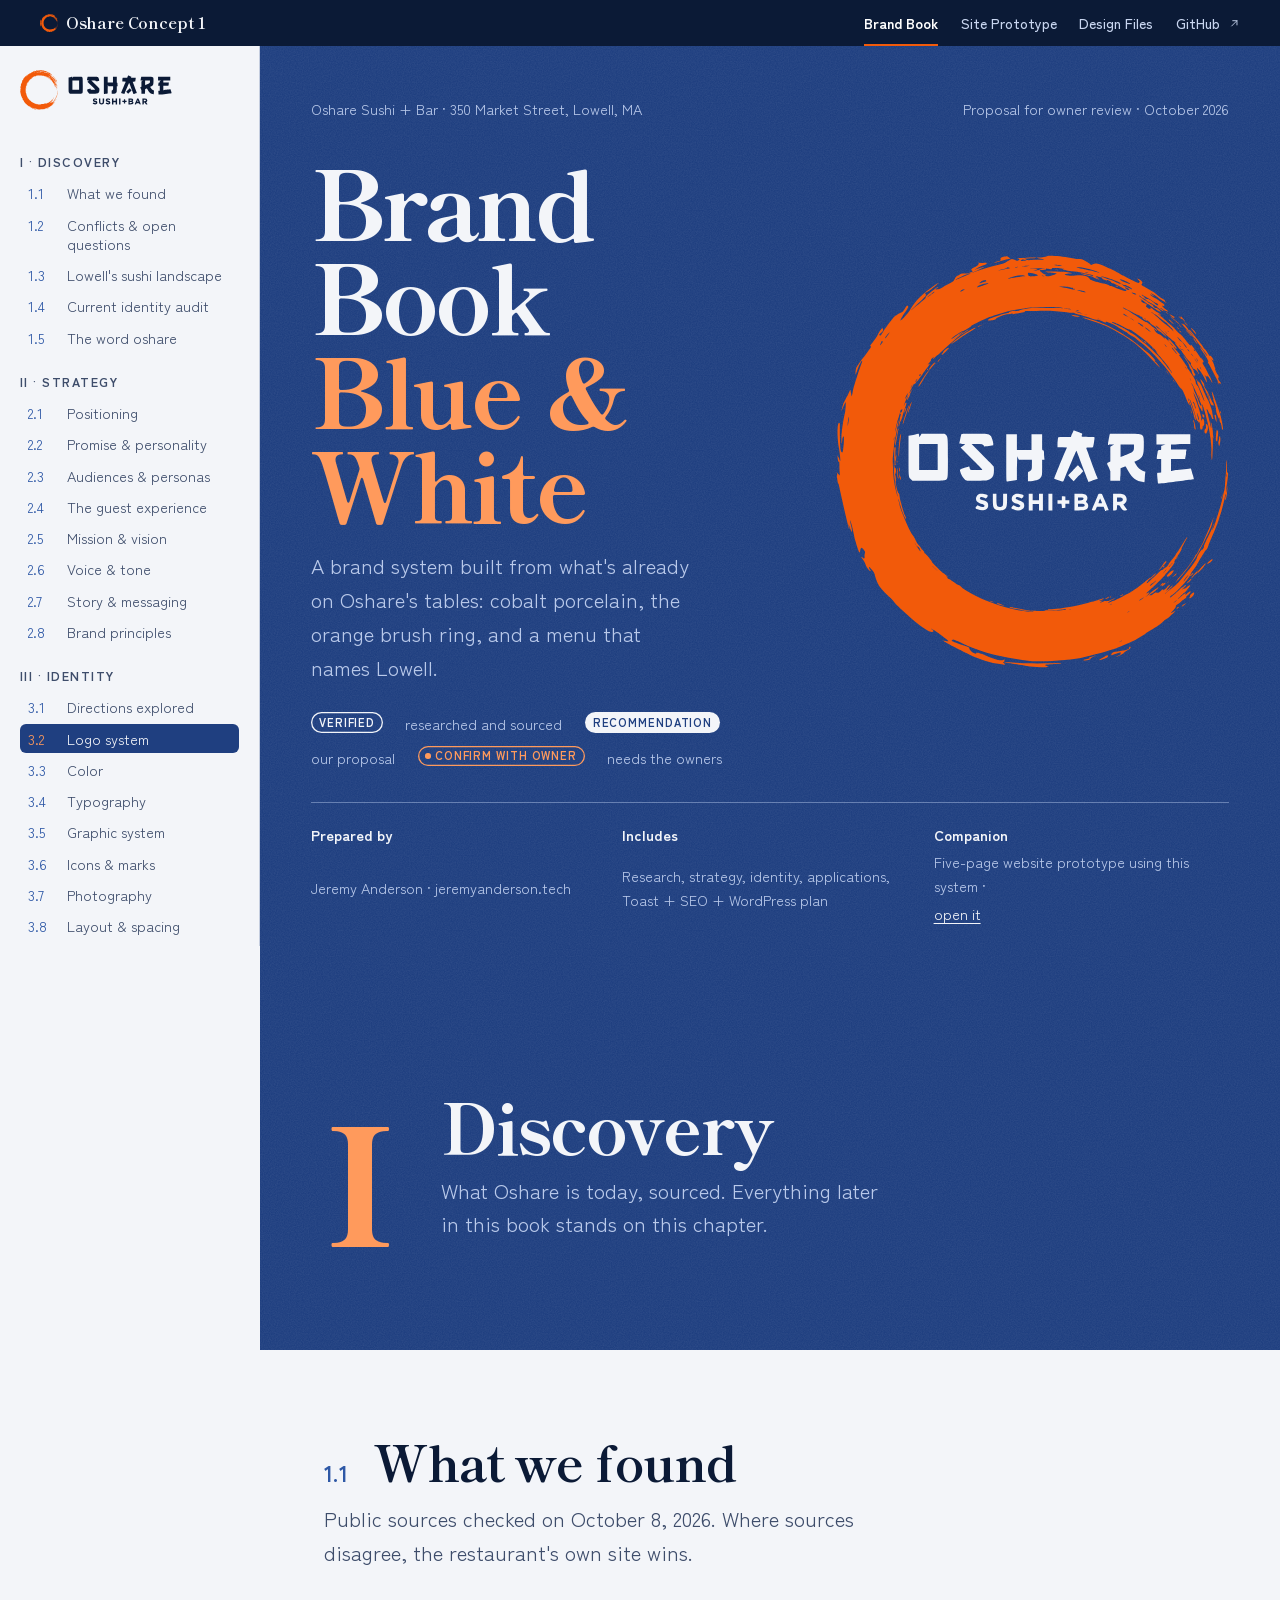
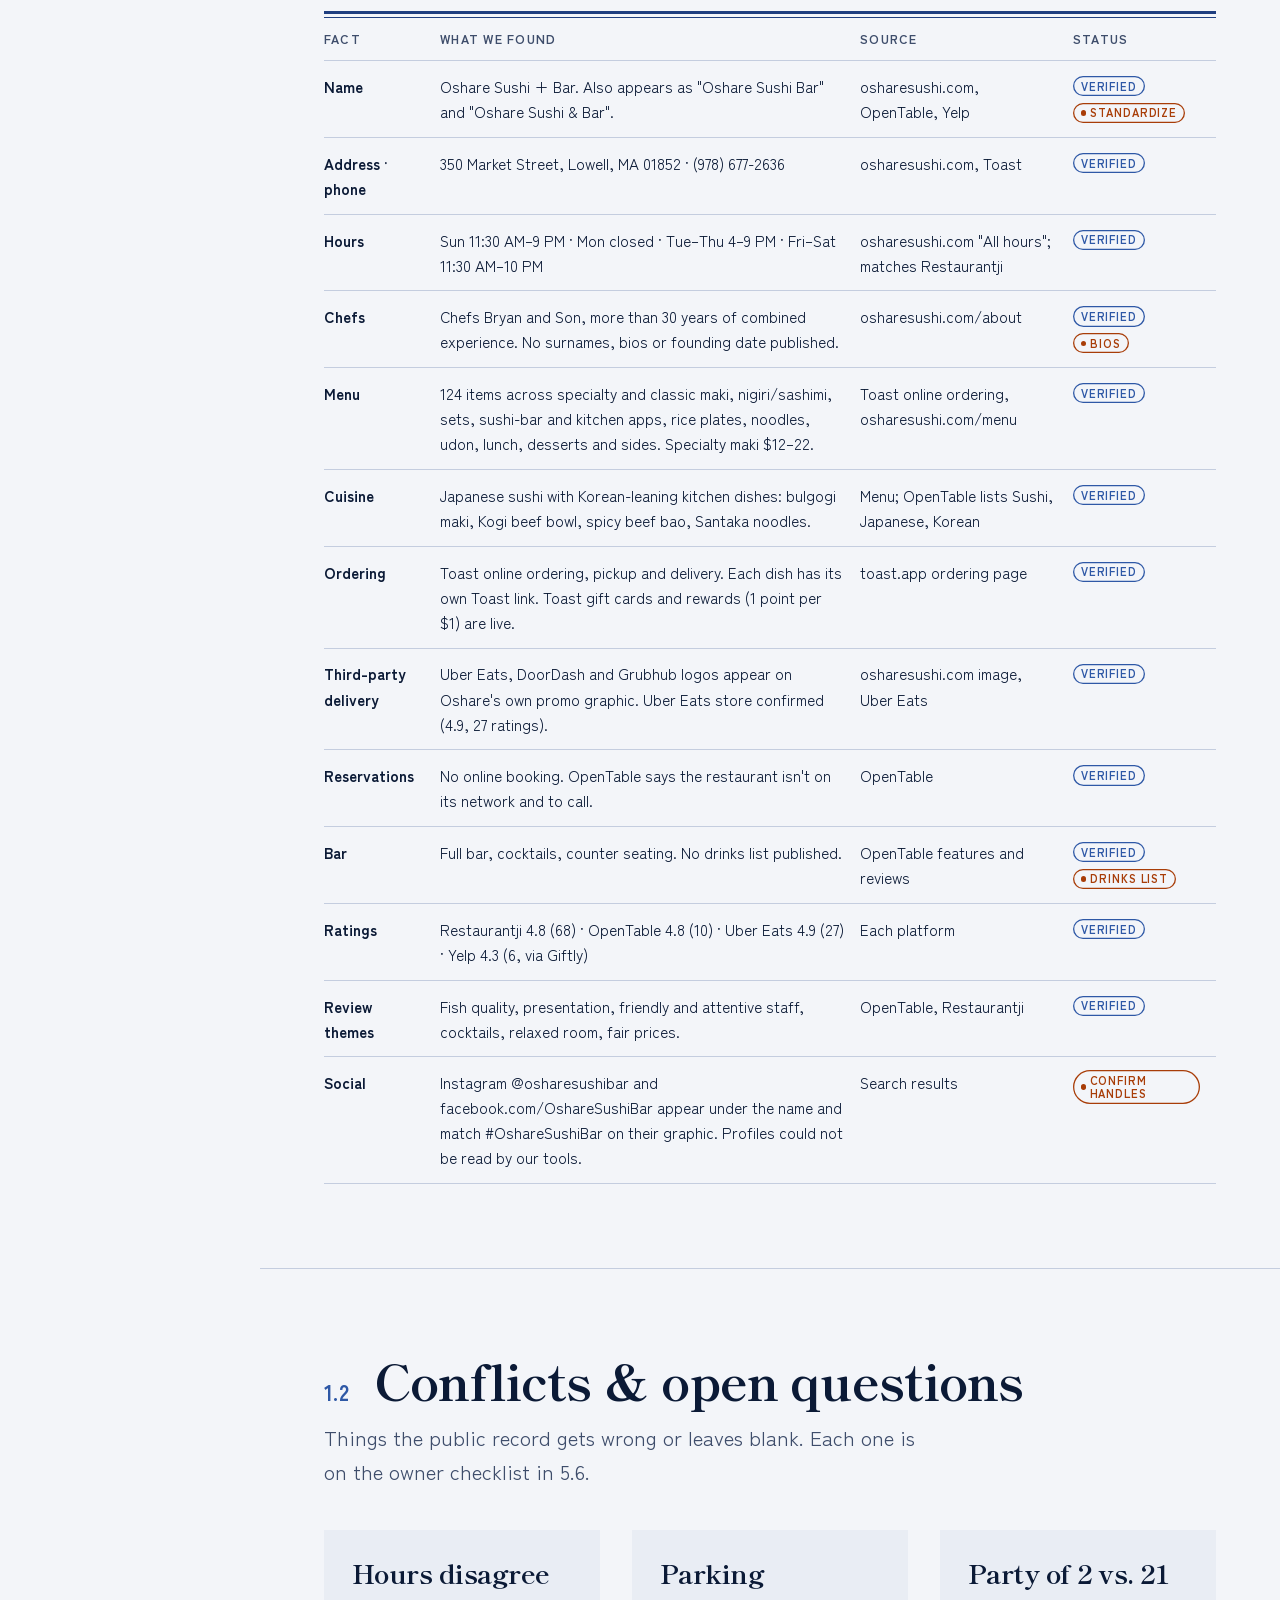
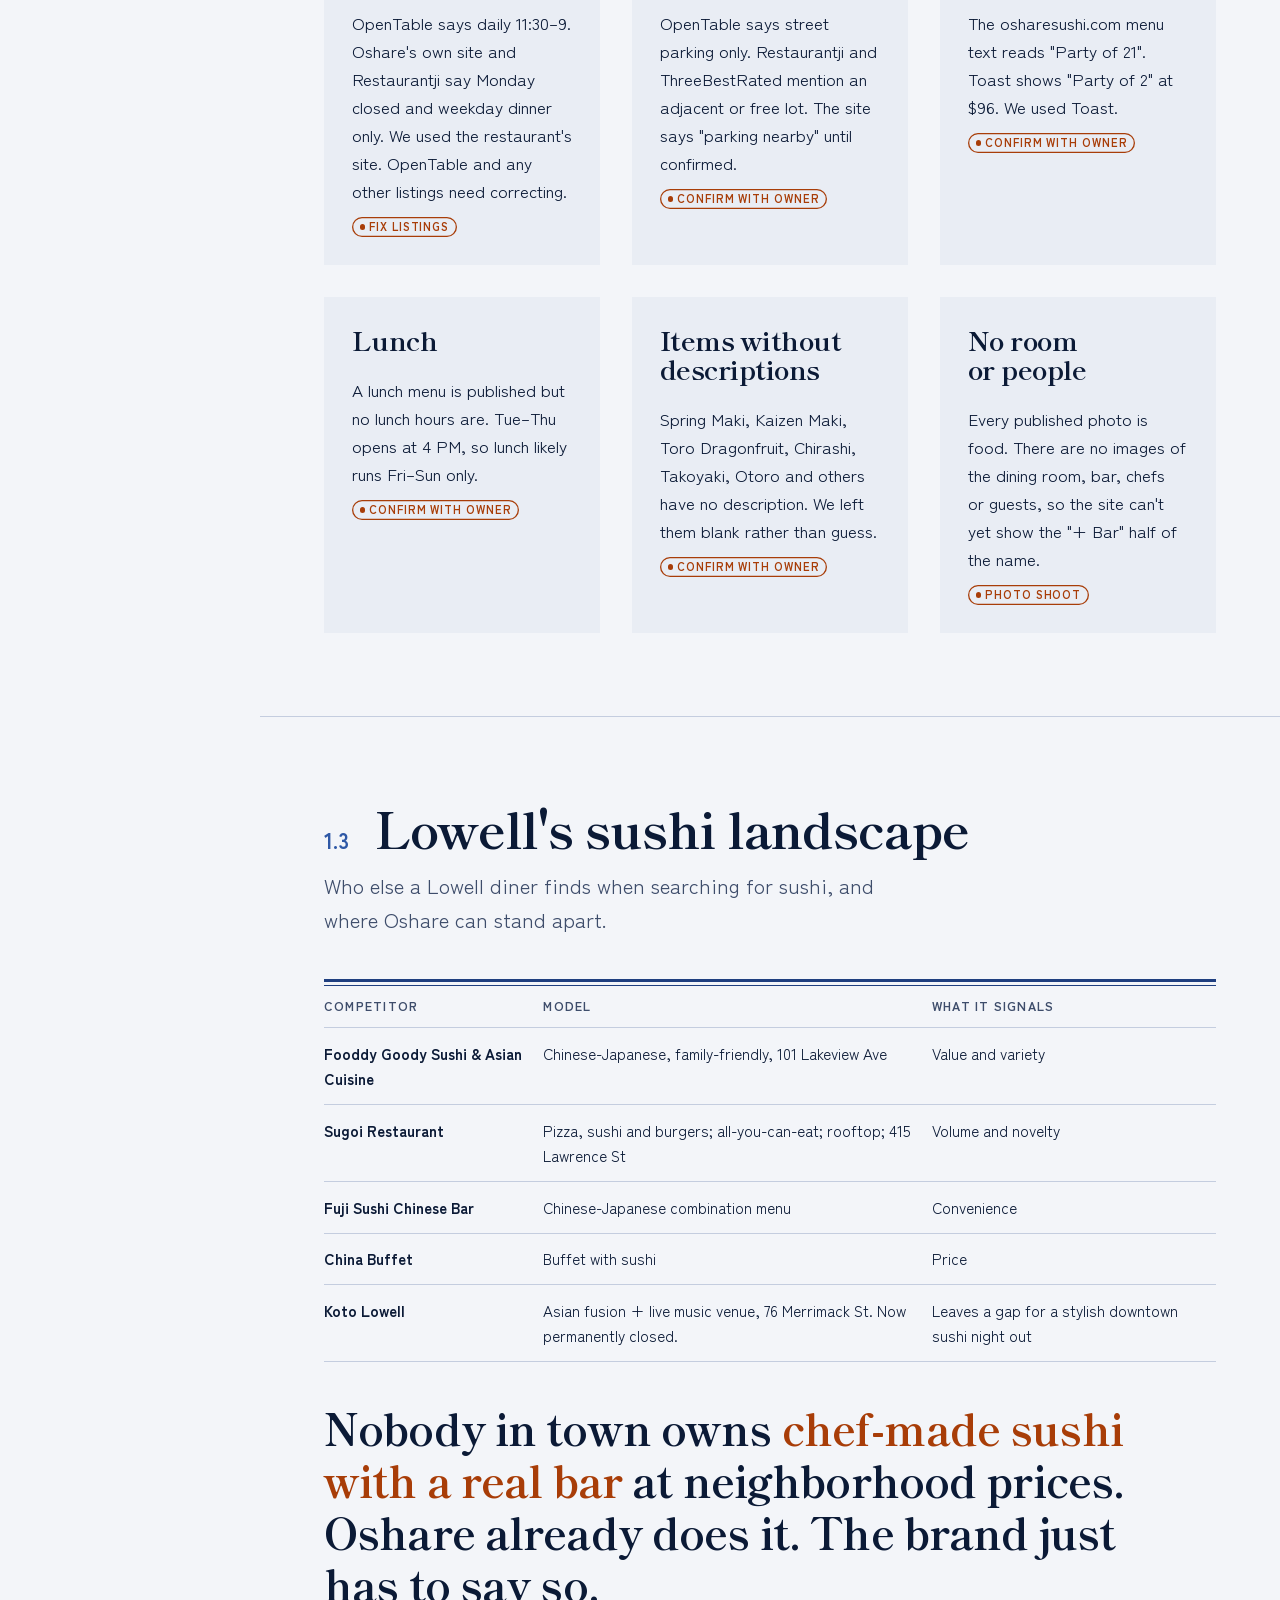
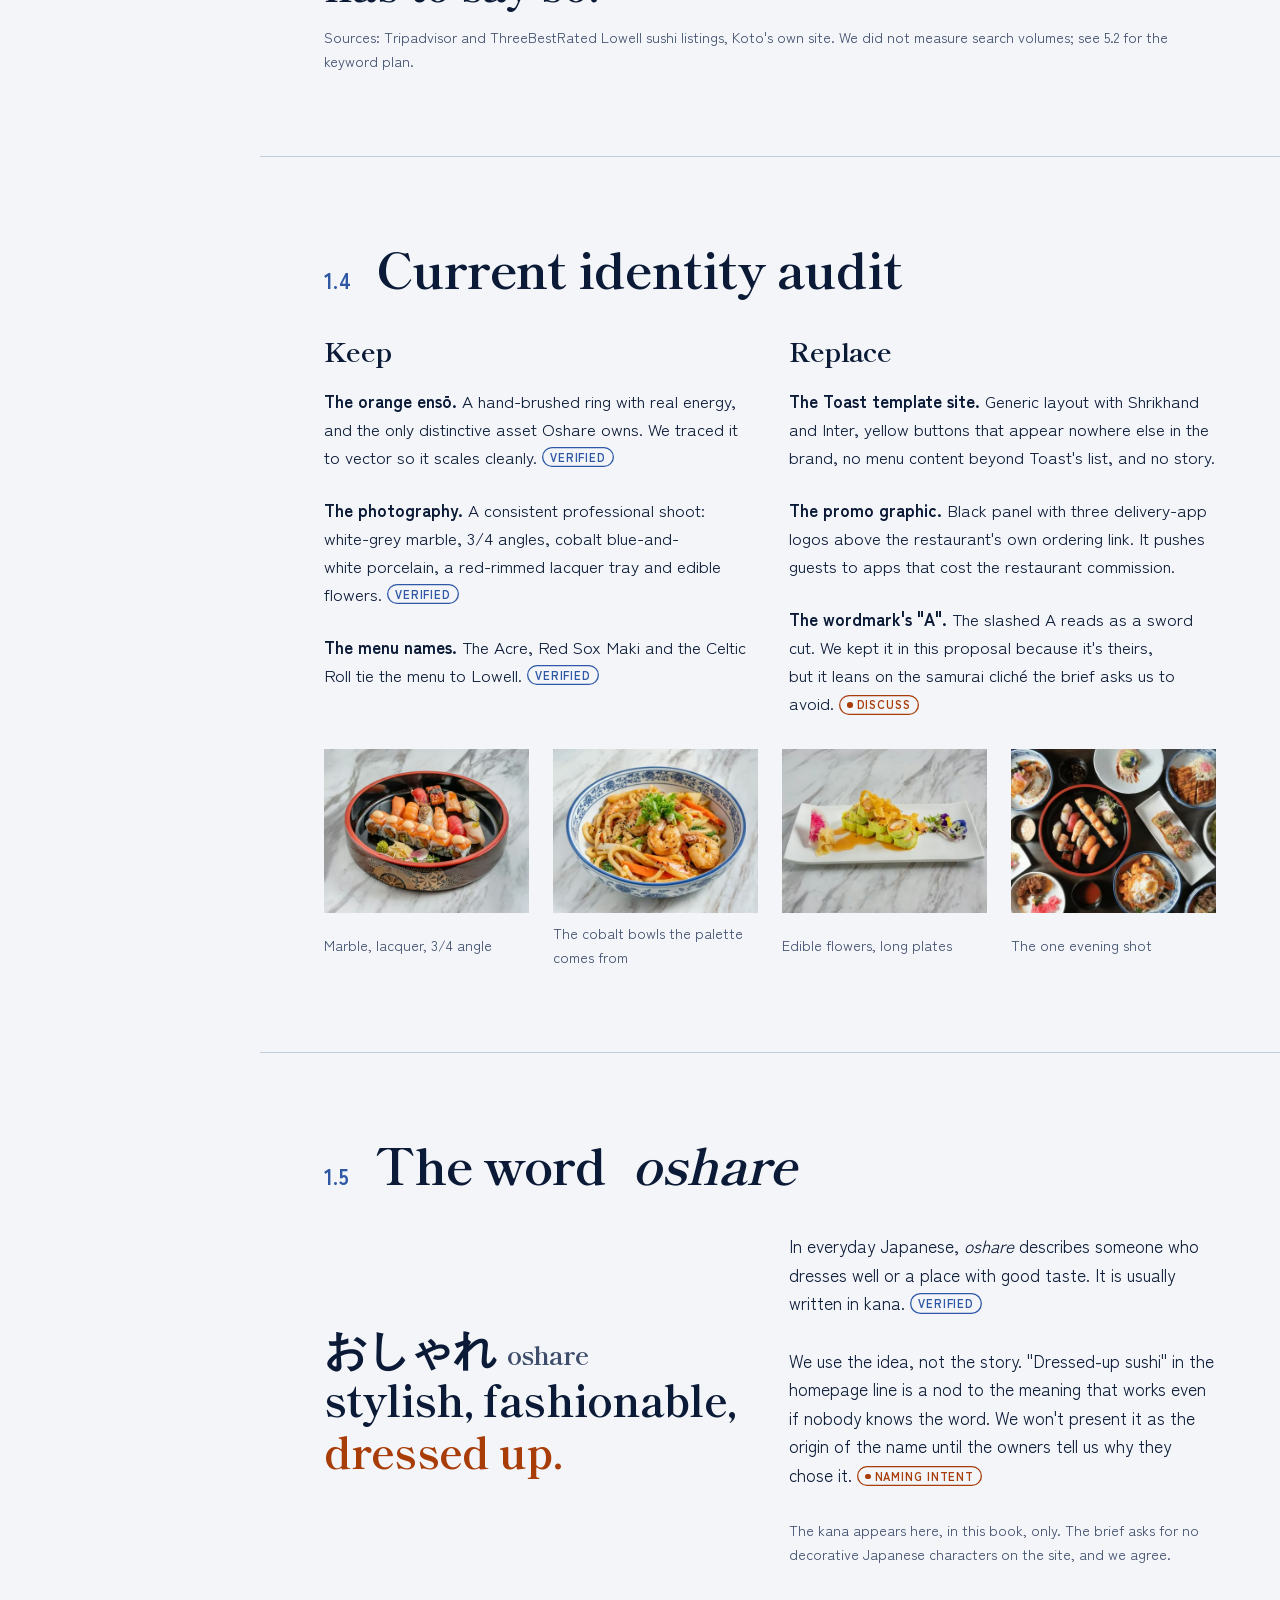
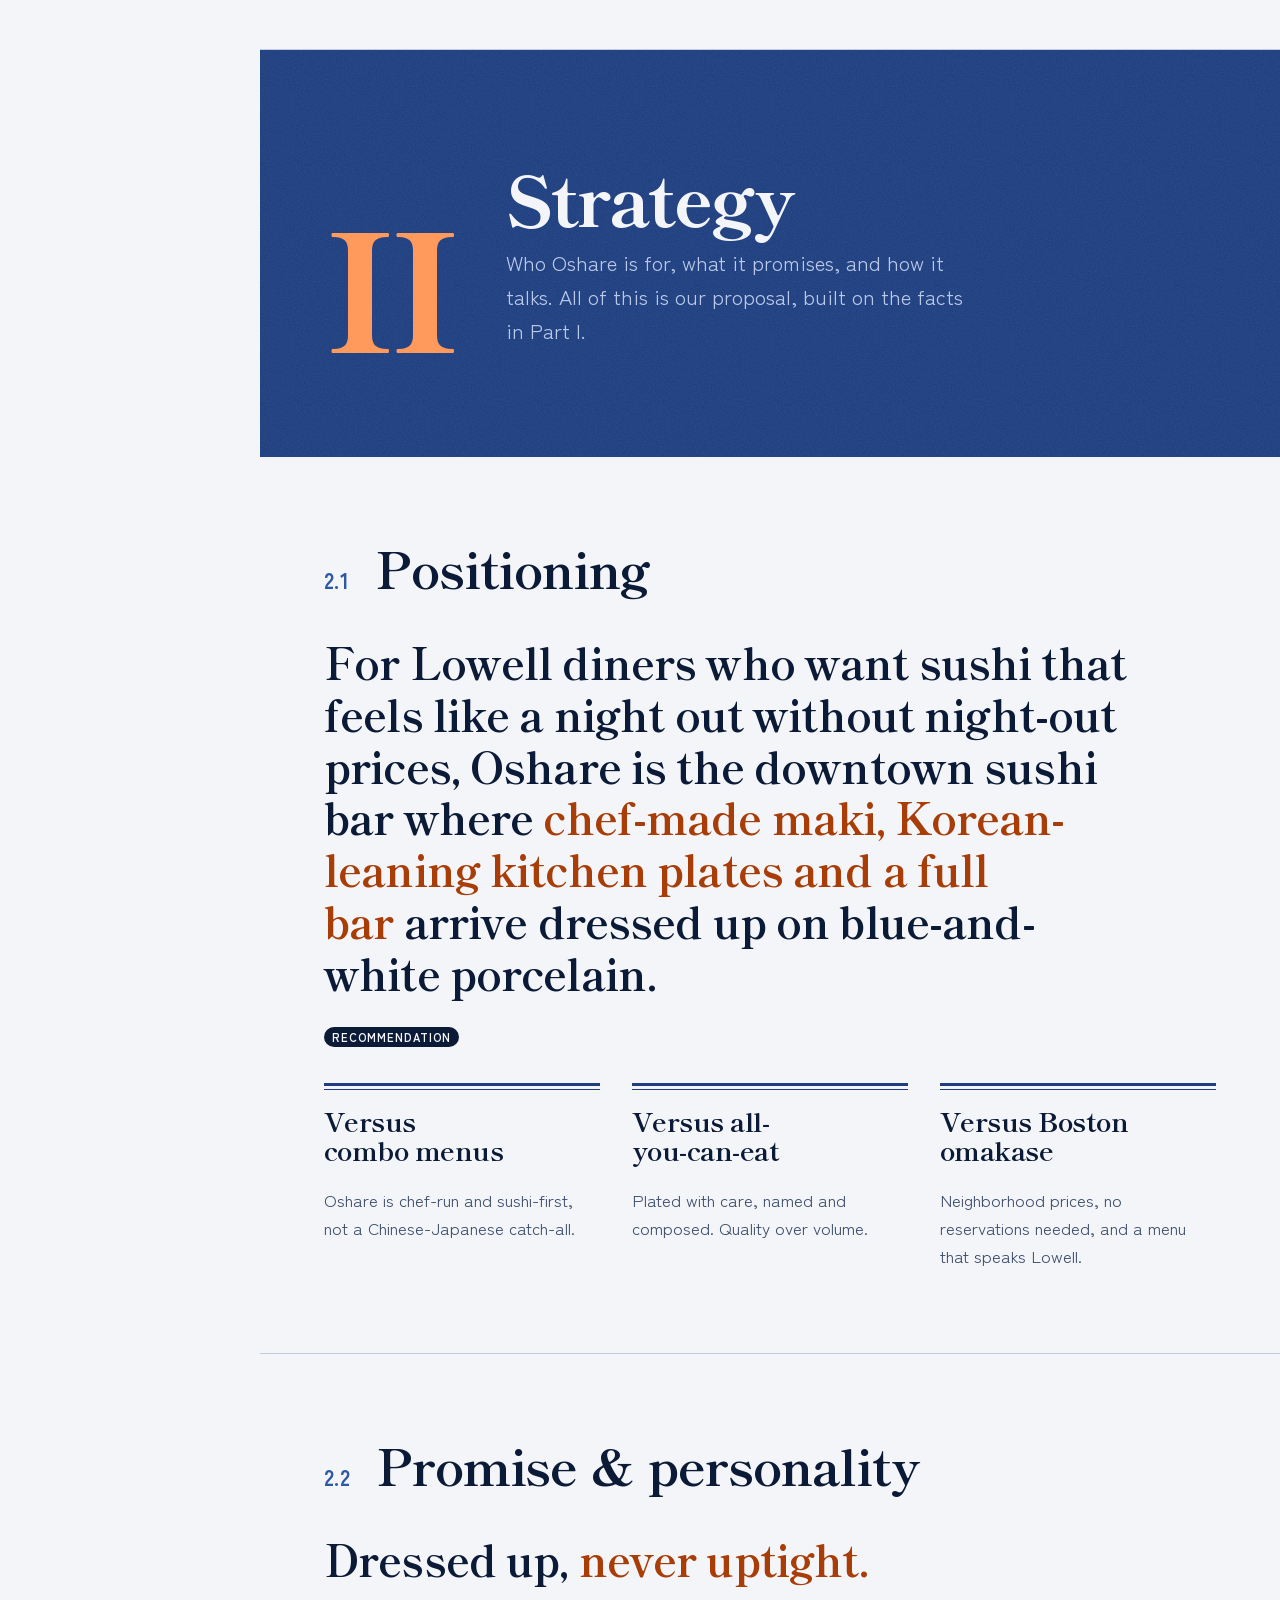
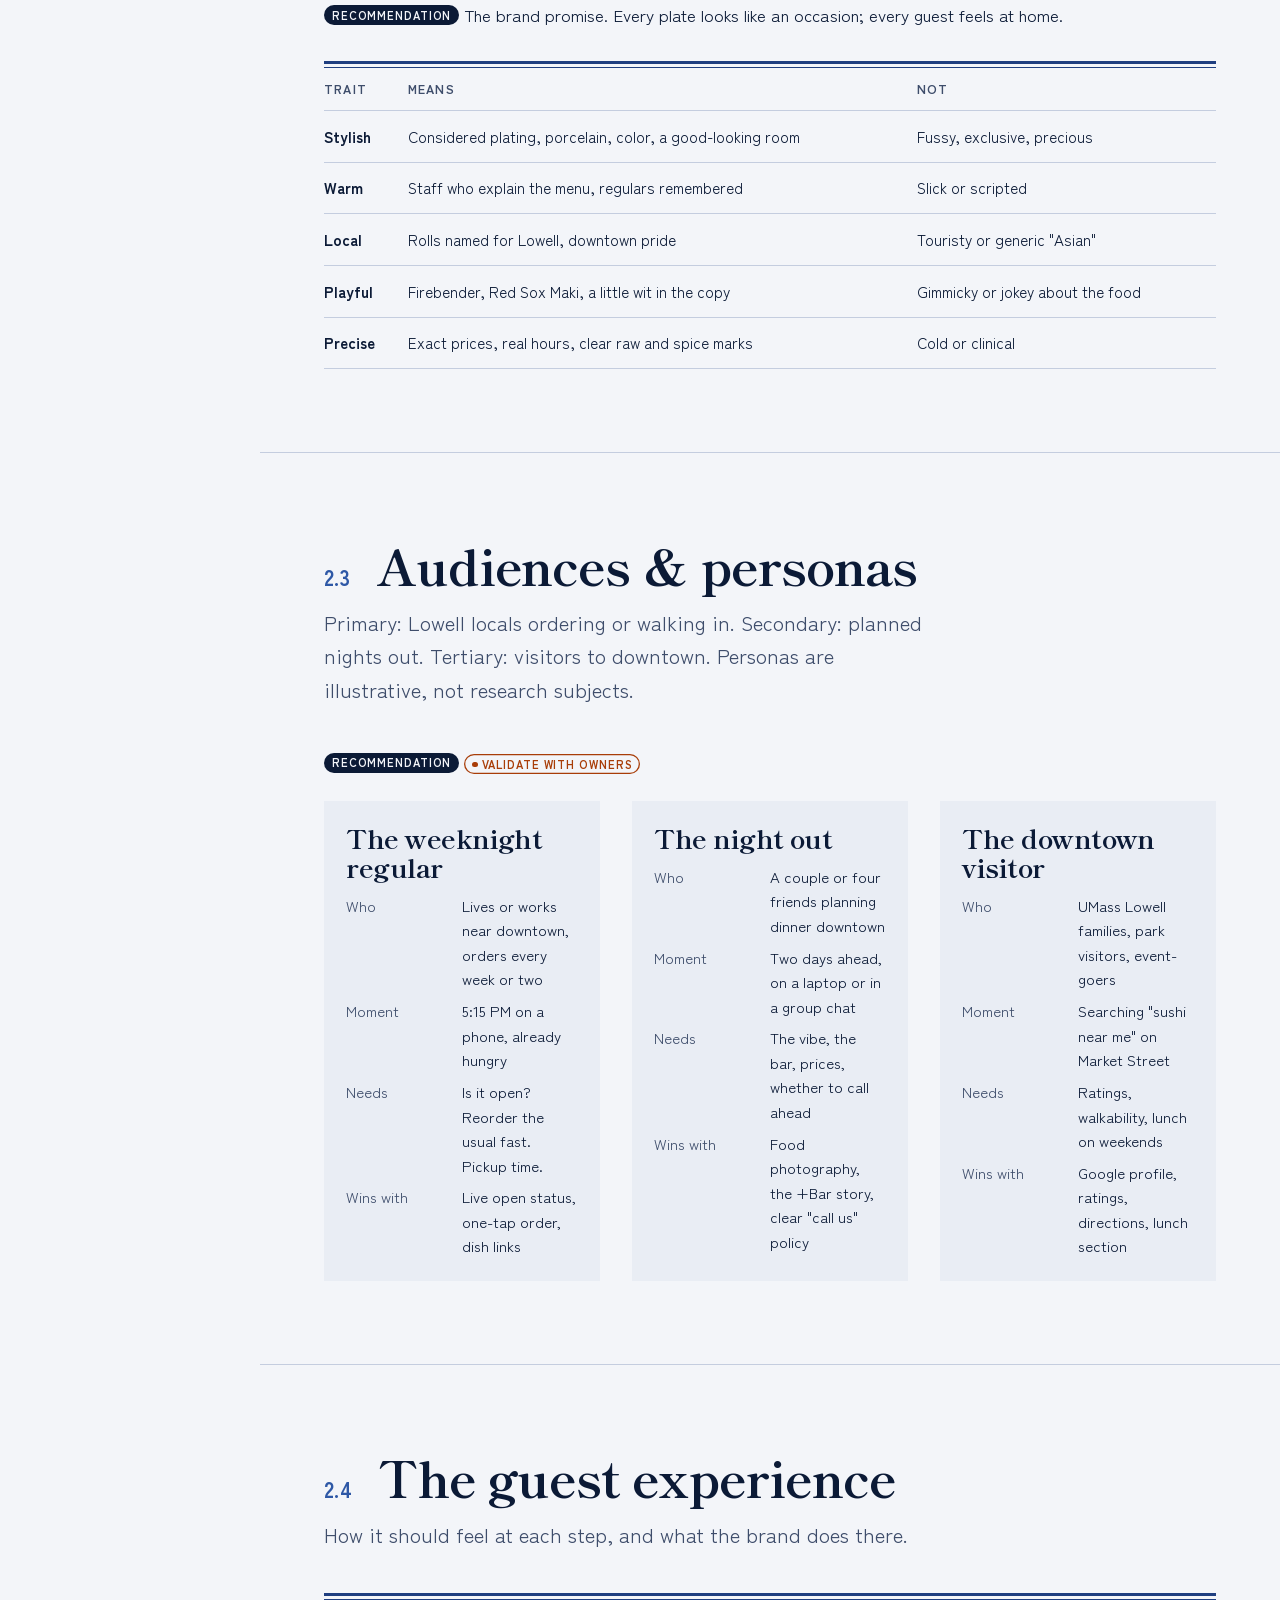
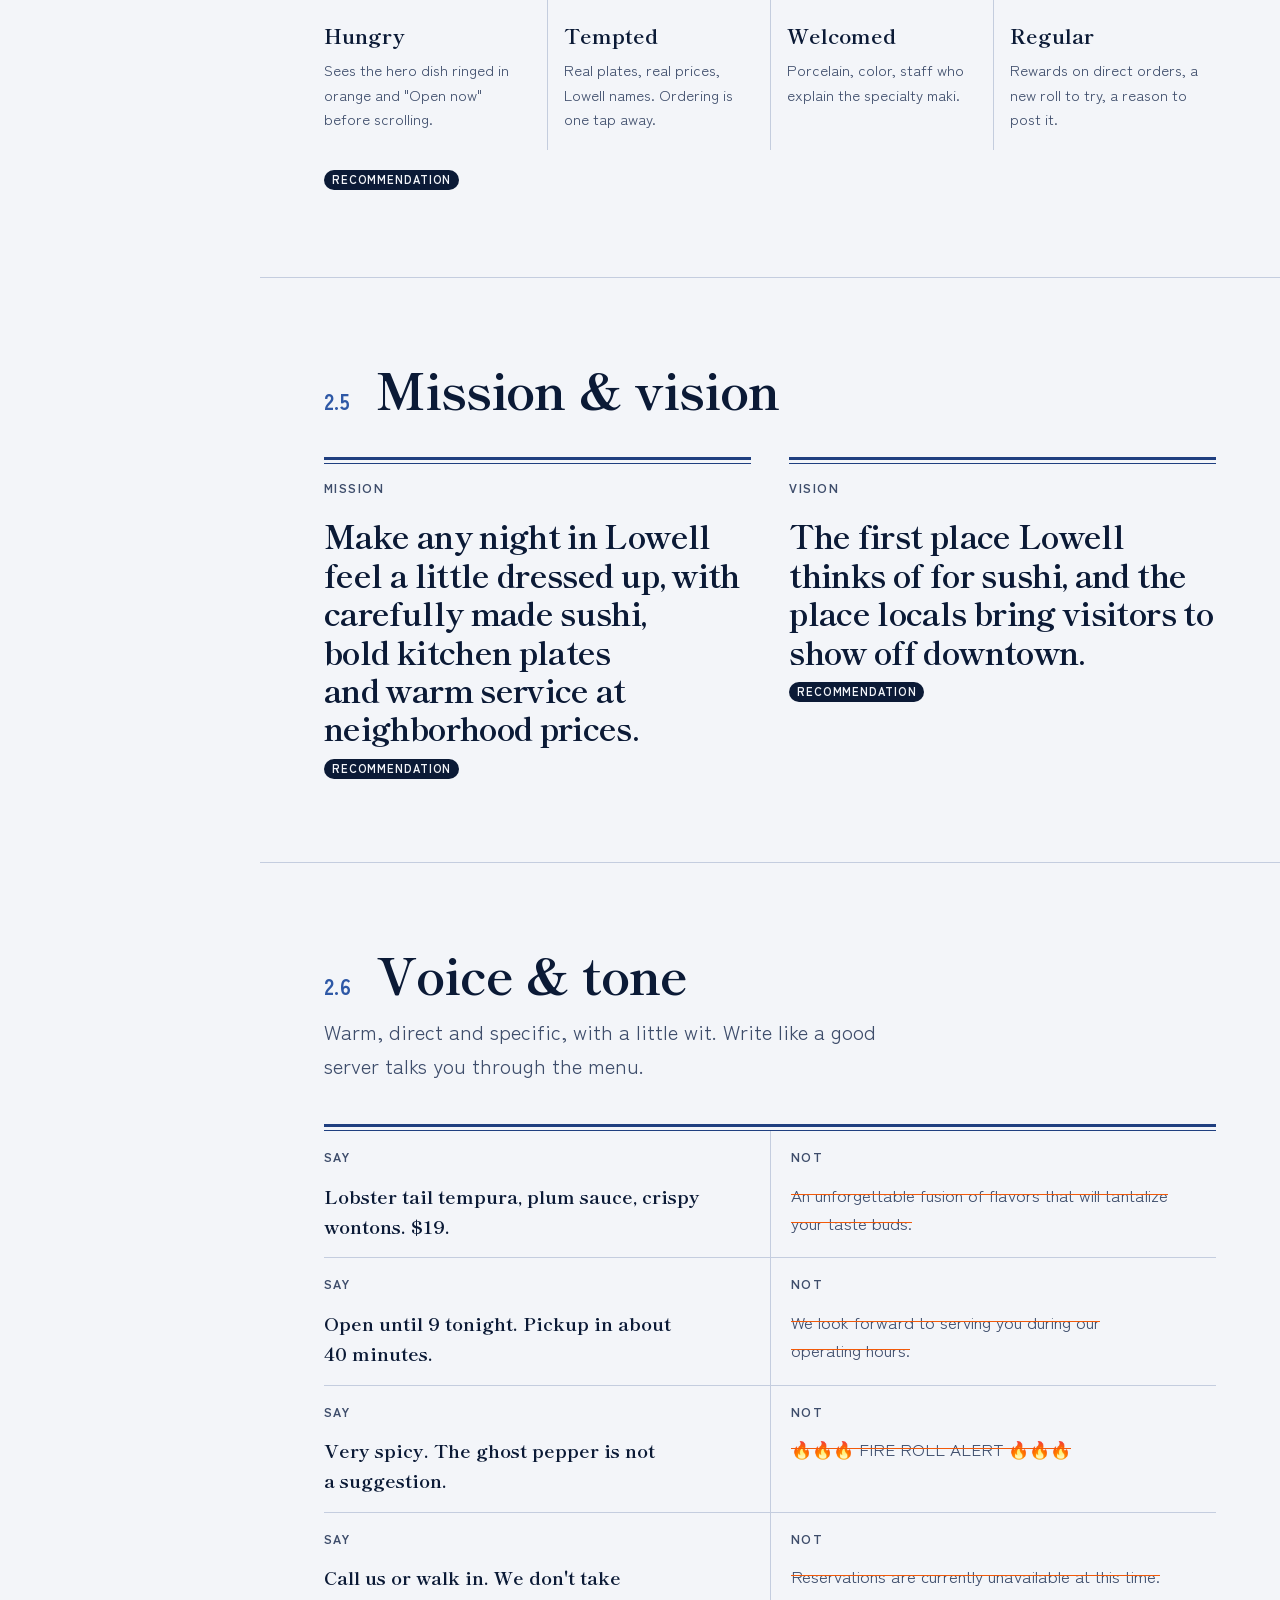
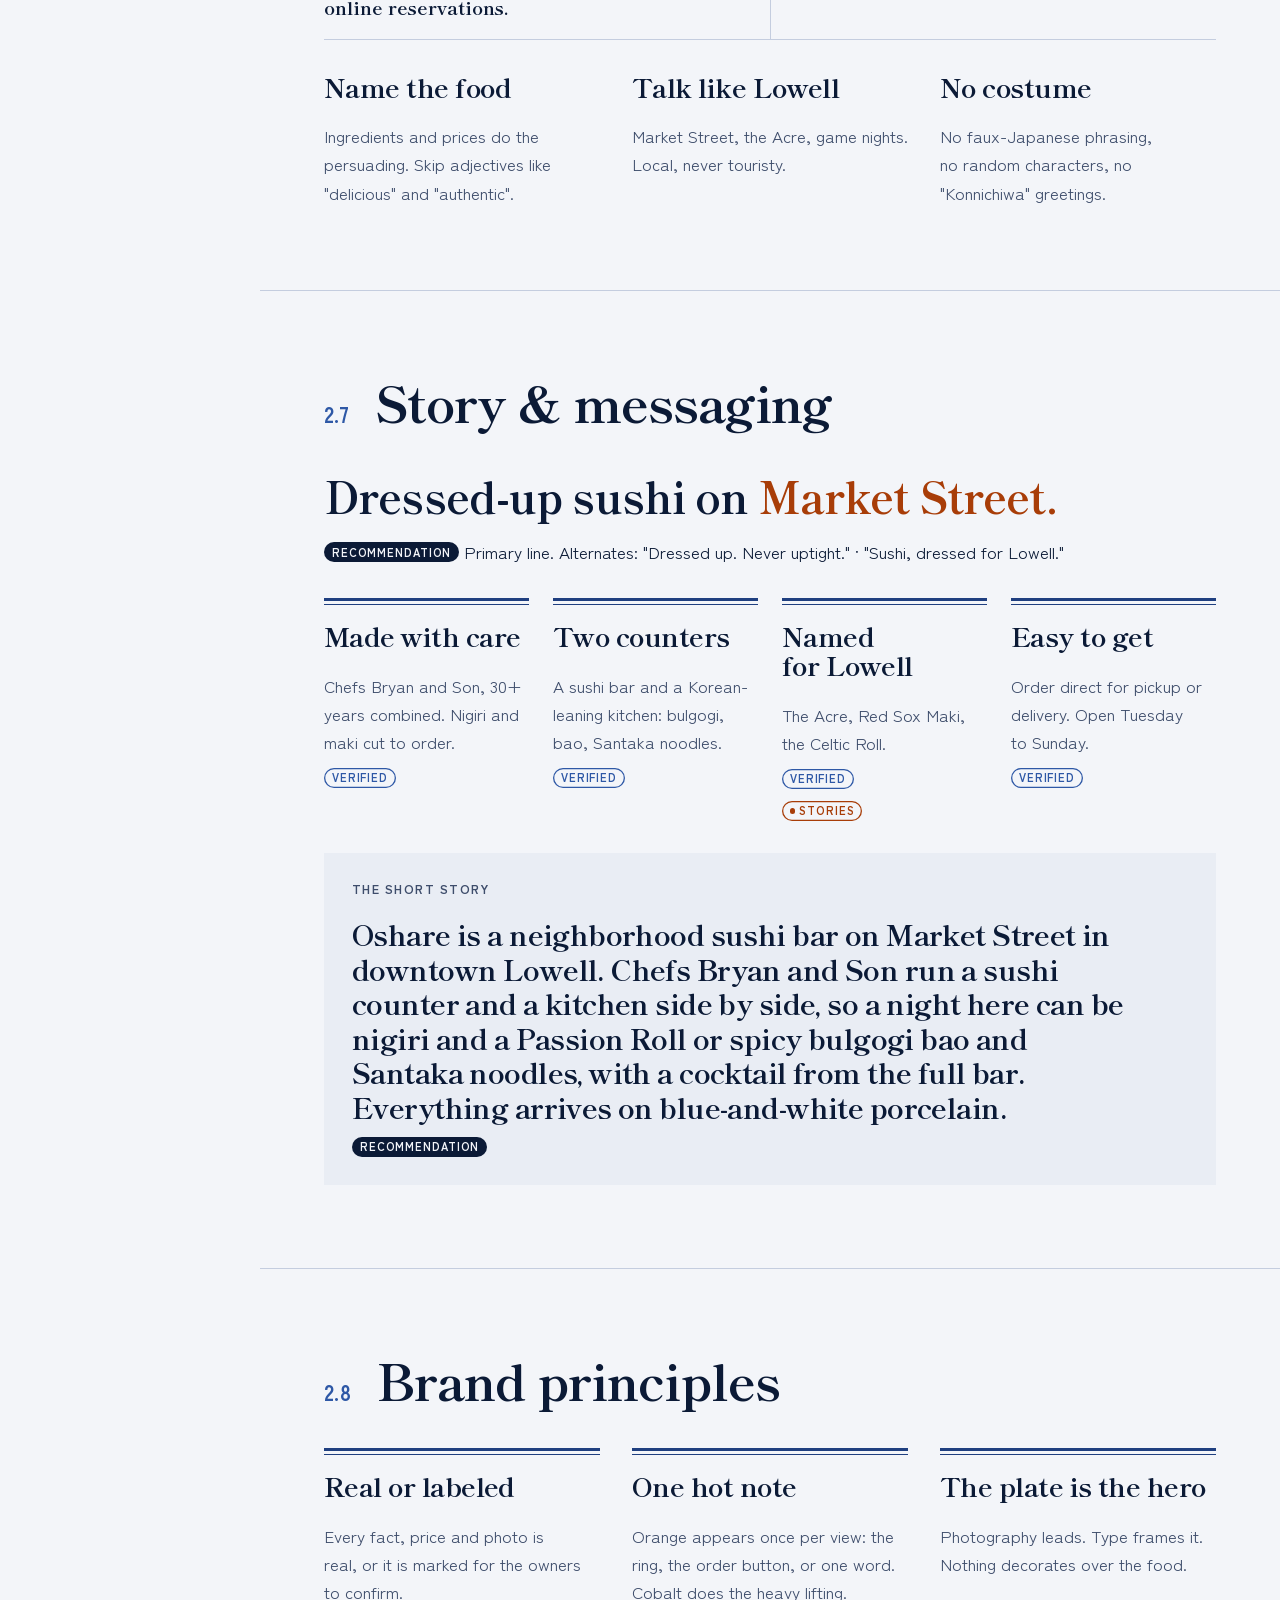
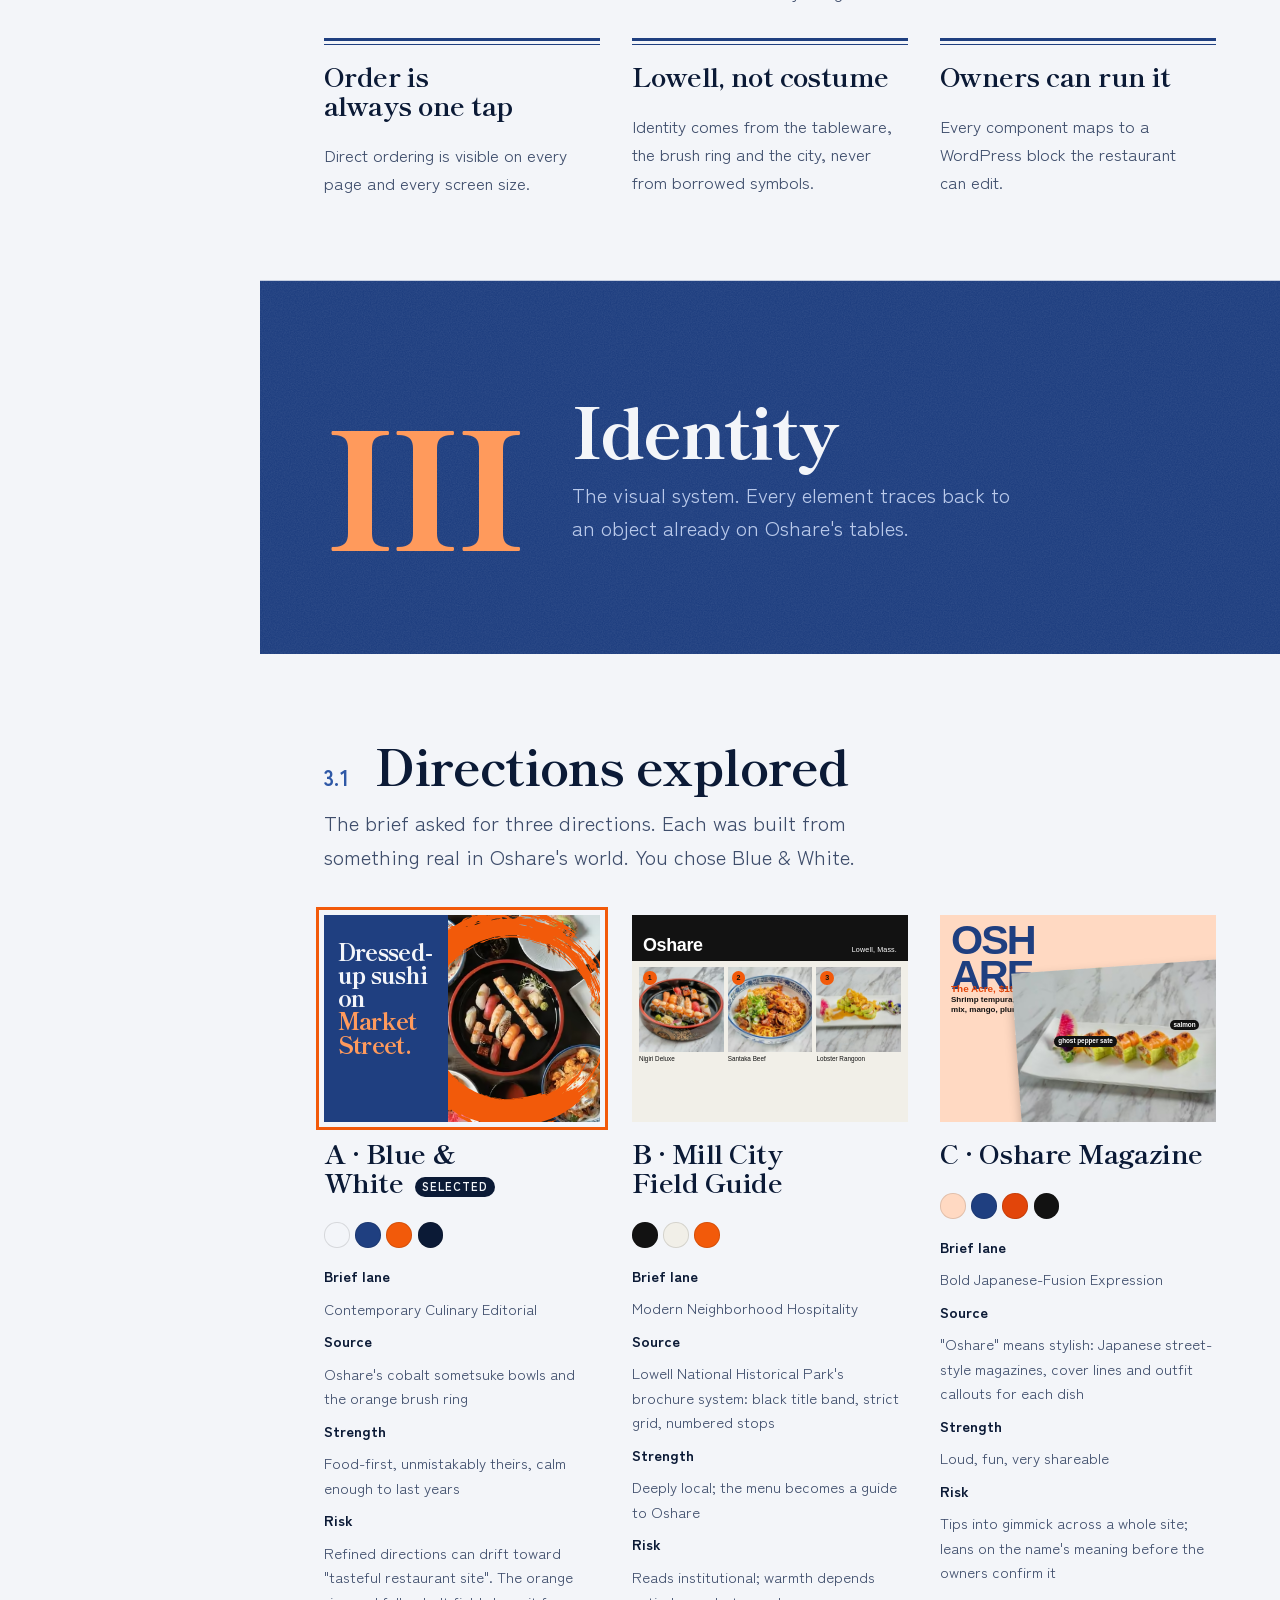
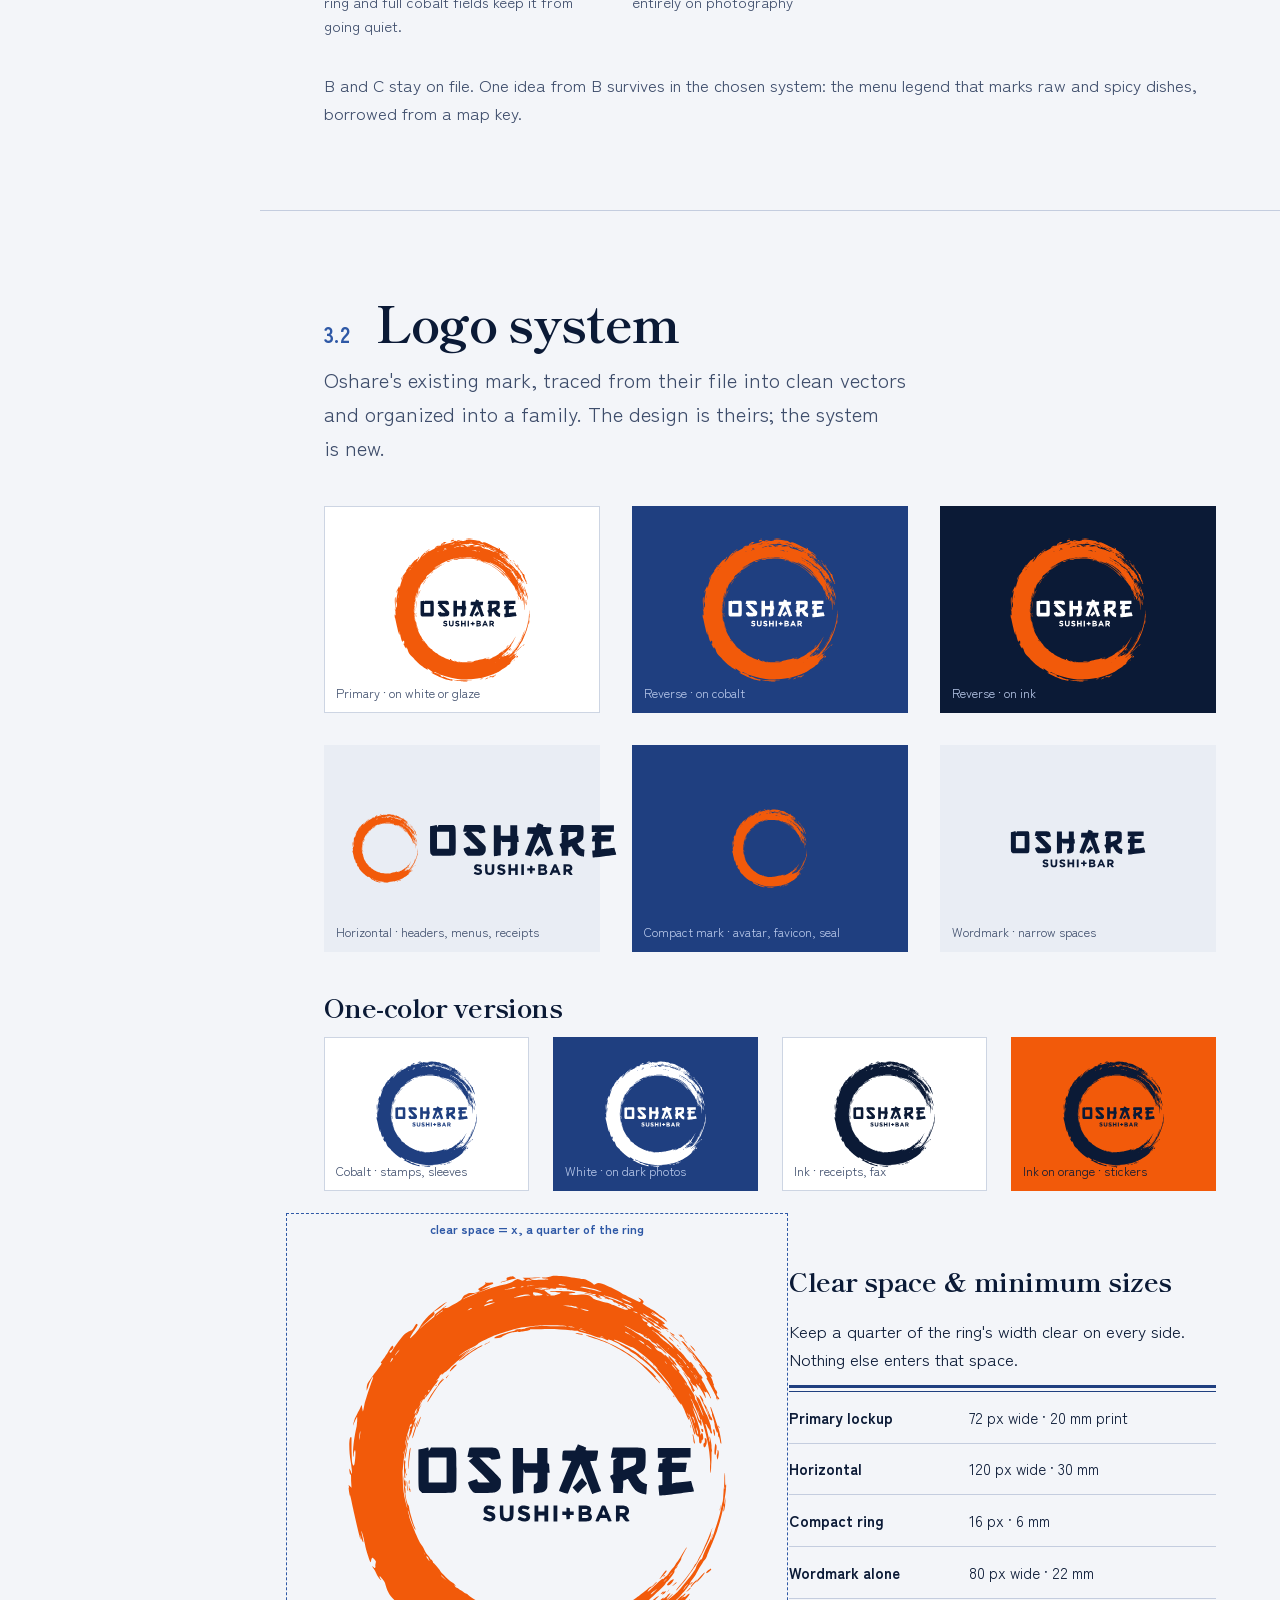
==== commit e38bfbbd: "Polish: macron fonts, rim tops, share cards, favicons, dated sold-out flags - ō / Ō drawn from the b" ====
--- a/brand-book/index.html
+++ b/brand-book/index.html
@@ -8,8 +8,19 @@
 <title>Oshare Brand Book</title>
 <meta name="description" content="Brand book and build plan for Oshare Sushi + Bar, Lowell MA.">
 <link rel="preload" href="../assets/fonts/shippori-mincho-b1-latin-800-normal.woff2" as="font" type="font/woff2" crossorigin>
-<link rel="stylesheet" href="../assets/oshare.css?v=caa339e7">
-<link rel="stylesheet" href="../assets/bb.css?v=2be0321c">
+<link rel="stylesheet" href="../assets/oshare.css?v=3361503d">
+<link rel="stylesheet" href="../assets/bb.css?v=11ab8557">
+<meta property="og:title" content="Oshare Brand Book · Blue &amp; White">
+<meta property="og:description" content="Brand book for Oshare Sushi + Bar, Lowell MA: research, strategy, the Blue &amp; White identity, applications and the build plan. A spec concept by Jeremy Anderson.">
+<meta property="og:url" content="https://cptnope.github.io/Oshare-Concept-1/brand-book/">
+<meta property="og:image" content="https://cptnope.github.io/Oshare-Concept-1/img/share/share-brand-book.jpg">
+<meta property="og:image:width" content="1200">
+<meta property="og:image:height" content="630">
+<meta property="og:image:alt" content="Oshare Brand Book cover in cobalt with the orange ensō">
+<meta name="twitter:card" content="summary_large_image">
+<link rel="icon" href="../assets/favicon-32.png" sizes="32x32" type="image/png">
+<link rel="icon" href="../assets/icon-192.png" sizes="192x192" type="image/png">
+<link rel="apple-touch-icon" href="../assets/apple-touch-icon.png">
 </head>
 <body>
 <svg width="0" height="0" style="position:absolute" aria-hidden="true">
--- a/assets/oshare.css
+++ b/assets/oshare.css
@@ -12,6 +12,14 @@
 @font-face { font-family: "Zen Kaku Gothic New"; font-style: normal; font-weight: 400; font-display: swap; src: url("fonts/zen-kaku-gothic-new-latin-400-normal.woff2") format("woff2"); unicode-range: U+0000-00FF, U+0131, U+0152-0153, U+02BB-02BC, U+02C6, U+02DA, U+02DC, U+0304, U+0308, U+0329, U+2000-206F, U+20AC, U+2122, U+2191, U+2193, U+2212, U+2215, U+FEFF, U+FFFD; }
 @font-face { font-family: "Zen Kaku Gothic New"; font-style: normal; font-weight: 500; font-display: swap; src: url("fonts/zen-kaku-gothic-new-latin-500-normal.woff2") format("woff2"); unicode-range: U+0000-00FF, U+0131, U+0152-0153, U+02BB-02BC, U+02C6, U+02DA, U+02DC, U+0304, U+0308, U+0329, U+2000-206F, U+20AC, U+2122, U+2191, U+2193, U+2212, U+2215, U+FEFF, U+FFFD; }
 @font-face { font-family: "Zen Kaku Gothic New"; font-style: normal; font-weight: 700; font-display: swap; src: url("fonts/zen-kaku-gothic-new-latin-700-normal.woff2") format("woff2"); unicode-range: U+0000-00FF, U+0131, U+0152-0153, U+02BB-02BC, U+02C6, U+02DA, U+02DC, U+0304, U+0308, U+0329, U+2000-206F, U+20AC, U+2122, U+2191, U+2193, U+2212, U+2215, U+FEFF, U+FFFD; }
+/* ō and Ō, which neither face draws: tiny companion families built by tools/build_macron_fonts.py,
+   listed first in --display / --sans and fetched only where those letters appear */
+@font-face { font-family: "Oshare Macron Mincho"; font-style: normal; font-weight: 500; font-display: swap; src: url("fonts/oshare-macron-mincho-500-normal.woff2") format("woff2"); unicode-range: U+014C-014D; }
+@font-face { font-family: "Oshare Macron Mincho"; font-style: normal; font-weight: 700; font-display: swap; src: url("fonts/oshare-macron-mincho-700-normal.woff2") format("woff2"); unicode-range: U+014C-014D; }
+@font-face { font-family: "Oshare Macron Mincho"; font-style: normal; font-weight: 800; font-display: swap; src: url("fonts/oshare-macron-mincho-800-normal.woff2") format("woff2"); unicode-range: U+014C-014D; }
+@font-face { font-family: "Oshare Macron Gothic"; font-style: normal; font-weight: 400; font-display: swap; src: url("fonts/oshare-macron-gothic-400-normal.woff2") format("woff2"); unicode-range: U+014C-014D; }
+@font-face { font-family: "Oshare Macron Gothic"; font-style: normal; font-weight: 500; font-display: swap; src: url("fonts/oshare-macron-gothic-500-normal.woff2") format("woff2"); unicode-range: U+014C-014D; }
+@font-face { font-family: "Oshare Macron Gothic"; font-style: normal; font-weight: 700; font-display: swap; src: url("fonts/oshare-macron-gothic-700-normal.woff2") format("woff2"); unicode-range: U+014C-014D; }
 /* the brand book's one Japanese word (おしゃれ), cut down to its four kana */
 @font-face { font-family: "Zen Kaku Gothic New"; font-style: normal; font-weight: 400; font-display: swap; src: url("fonts/zen-kaku-gothic-new-ja-oshare-400-normal.woff2") format("woff2"); unicode-range: U+304A, U+3057, U+3083, U+308C; }
 
@@ -38,8 +46,8 @@
   --field-grain: .07;
 
   /* type */
-  --display: "Shippori Mincho B1", "Hiragino Mincho ProN", "Yu Mincho", Georgia, serif;
-  --sans: "Zen Kaku Gothic New", "Hiragino Sans", "Yu Gothic", system-ui, sans-serif;
+  --display: "Oshare Macron Mincho", "Shippori Mincho B1", "Hiragino Mincho ProN", "Yu Mincho", Georgia, serif;
+  --sans: "Oshare Macron Gothic", "Zen Kaku Gothic New", "Hiragino Sans", "Yu Gothic", system-ui, sans-serif;
   --fs-hero: clamp(2.5rem, 1.5rem + 3.6vw, 5rem);
   --fs-h2: clamp(2rem, 1.35rem + 2.4vw, 3.6rem);
   --fs-h3: clamp(1.3rem, 1.12rem + .7vw, 1.7rem);
@@ -80,6 +88,7 @@
 }
 img { max-width: 100%; height: auto; display: block; }
 picture { display: contents; } /* AVIF/WebP wrapper: the <img> inside keeps its usual box and selectors */
+picture > source { display: none; } /* otherwise each <source> becomes an empty grid/flex item */
 a { color: inherit; text-underline-offset: .22em; text-decoration-thickness: 1px; }
 a:hover { text-decoration-color: var(--enso); }
 ::selection { background: var(--enso); color: var(--on-enso); }
@@ -97,6 +106,9 @@
 .rim { border: 0; height: 7px; margin: 0; color: var(--cobalt-ink);
   background: linear-gradient(currentColor, currentColor) top/100% 3px no-repeat, linear-gradient(currentColor, currentColor) bottom/100% 1px no-repeat; }
 .on-cobalt .rim, .field .rim { color: var(--on-cobalt-2); }
+/* the same rim as the top edge of a grid or table: 3px line, 3px gap, 1px hairline */
+.rim-top, .ratings { border-top: 7px solid var(--rim-c, var(--cobalt-ink)); border-image: linear-gradient(to bottom, var(--rim-c, var(--cobalt-ink)) 3px, transparent 3px, transparent 6px, var(--rim-c, var(--cobalt-ink)) 6px) 7 0 0 0 / 7px 0 0 0; }
+.field .rim-top, .on-cobalt .rim-top { --rim-c: var(--on-cobalt-2); }
 
 /* ---------- the ensō (traced from the restaurant's own mark) ---------- */
 @property --sweep { syntax: "<angle>"; inherits: false; initial-value: 360deg; }
@@ -288,7 +300,7 @@
 .barband .btn--ghost { --t: #F3F5F9; }
 
 /* ratings */
-.ratings { display: grid; grid-template-columns: repeat(3, minmax(0, 1fr)); border-top: 3px solid var(--cobalt-ink); }
+.ratings { display: grid; grid-template-columns: repeat(3, minmax(0, 1fr)); }
 .rating { padding: var(--s5) var(--s5) var(--s5) 0; display: grid; gap: var(--s2); border-bottom: 1px solid var(--line); }
 .rating + .rating { padding-left: var(--s5); border-left: 1px solid var(--line); }
 .rating__n { font-family: var(--display); font-size: clamp(2.6rem, 2rem + 2vw, 3.8rem); font-weight: 800; line-height: 1; color: var(--cobalt-ink); }
--- a/assets/bb.css
+++ b/assets/bb.css
@@ -77,14 +77,16 @@
 .stack { display: grid; gap: .75rem; align-content: start; }
 .panel { background: var(--glaze-2); padding: clamp(1.1rem, 2.5vw, 1.75rem); display: grid; gap: .75rem; align-content: start; }
 .field .panel { background: color-mix(in srgb, var(--on-cobalt) 8%, transparent); }
-.rule-top { border-top: 3px solid var(--cobalt-ink); padding-top: 1rem; }
-.field .rule-top { border-top-color: var(--on-cobalt-2); }
+.rule-top { padding-top: 1rem; }
+.field .rule-top { --rim-c: var(--on-cobalt-2); }
+/* every divider here is the rim: 3px line, 3px gap, 1px hairline (same as .rim-top in oshare.css) */
+.rule-top, .tbl-wrap, .ladder, .journey, .voice { border-top: 7px solid var(--rim-c, var(--cobalt-ink)); border-image: linear-gradient(to bottom, var(--rim-c, var(--cobalt-ink)) 3px, transparent 3px, transparent 6px, var(--rim-c, var(--cobalt-ink)) 6px) 7 0 0 0 / 7px 0 0 0; }
 .big-statement { font-family: var(--display); font-weight: 700; font-size: clamp(1.6rem, 1.1rem + 2vw, 2.7rem); line-height: 1.2; letter-spacing: -.02em; max-width: 30ch; }
 .big-statement em { font-style: normal; color: var(--enso-ink); }
 .field .big-statement em { color: var(--enso-hi); }
 
 /* tables */
-.tbl-wrap { overflow-x: auto; border-top: 3px solid var(--cobalt-ink); }
+.tbl-wrap { overflow-x: auto; }
 .tbl { width: 100%; border-collapse: collapse; font-size: .95rem; min-width: 560px; }
 .tbl th, .tbl td { text-align: left; vertical-align: top; padding: .8rem 1rem .8rem 0; border-bottom: 1px solid var(--line); }
 .tbl thead th { font: 700 var(--fs-xs)/1.3 var(--sans); letter-spacing: .1em; text-transform: uppercase; color: var(--ink-2); }
@@ -293,8 +295,9 @@
 .progress i { position: absolute; inset: 0; background: var(--enso); transform: scaleX(0); transform-origin: left; transition: transform .5s var(--ease); }
 
 /* level ladder */
-.ladder { display: grid; grid-template-columns: repeat(3, minmax(0, 1fr)); gap: 0; border-top: 3px solid var(--on-cobalt-2); }
-.ladder > div { padding: 1.5rem 1.5rem 1.5rem 0; display: grid; gap: .7rem; align-content: start; }
+.ladder { display: grid; grid-template-columns: repeat(3, minmax(0, 1fr)); gap: 0; --rim-c: var(--on-cobalt-2); }
+.ladder > div { padding: 1.5rem 1.5rem 1.5rem 0; display: grid; gap: .7rem; align-content: start; min-width: 0; }
+.ladder li, .journey span, .voice p { overflow-wrap: anywhere; }
 .ladder > div + div { padding-left: 1.5rem; border-left: 1px solid color-mix(in srgb, var(--on-cobalt-2) 40%, transparent); }
 .ladder h3 { font-size: var(--fs-h3); }
 .ladder ul { margin: 0; padding-left: 1.1rem; display: grid; gap: .35rem; font-size: .93rem; color: var(--on-cobalt-2); }
@@ -306,13 +309,13 @@
 .persona dl { margin: 0; display: grid; grid-template-columns: 6.5rem 1fr; gap: .45rem .75rem; font-size: .93rem; }
 .persona dt { color: var(--ink-2); }
 .persona dd { margin: 0; }
-.journey { display: grid; grid-template-columns: repeat(4, minmax(0, 1fr)); border-top: 3px solid var(--cobalt-ink); }
+.journey { display: grid; grid-template-columns: repeat(4, minmax(0, 1fr)); }
 .journey div { padding: 1.1rem 1rem 1.1rem 0; display: grid; gap: .4rem; align-content: start; }
 .journey div + div { padding-left: 1rem; border-left: 1px solid var(--line); }
 .journey b { font-family: var(--display); font-size: 1.3rem; }
 .journey span { color: var(--ink-2); font-size: .93rem; }
 @media (max-width: 53.75em) { .journey { grid-template-columns: 1fr 1fr; } .journey div:nth-child(3) { padding-left: 0; border-left: 0; } }
-.voice { display: grid; grid-template-columns: repeat(2, minmax(0, 1fr)); gap: 0; border-top: 3px solid var(--cobalt-ink); }
+.voice { display: grid; grid-template-columns: repeat(2, minmax(0, 1fr)); gap: 0; }
 .voice > div { padding: 1rem 1.25rem 1rem 0; border-bottom: 1px solid var(--line); }
 .voice > div:nth-child(even) { padding-left: 1.25rem; border-left: 1px solid var(--line); }
 .voice .label { margin-bottom: .35rem; }
